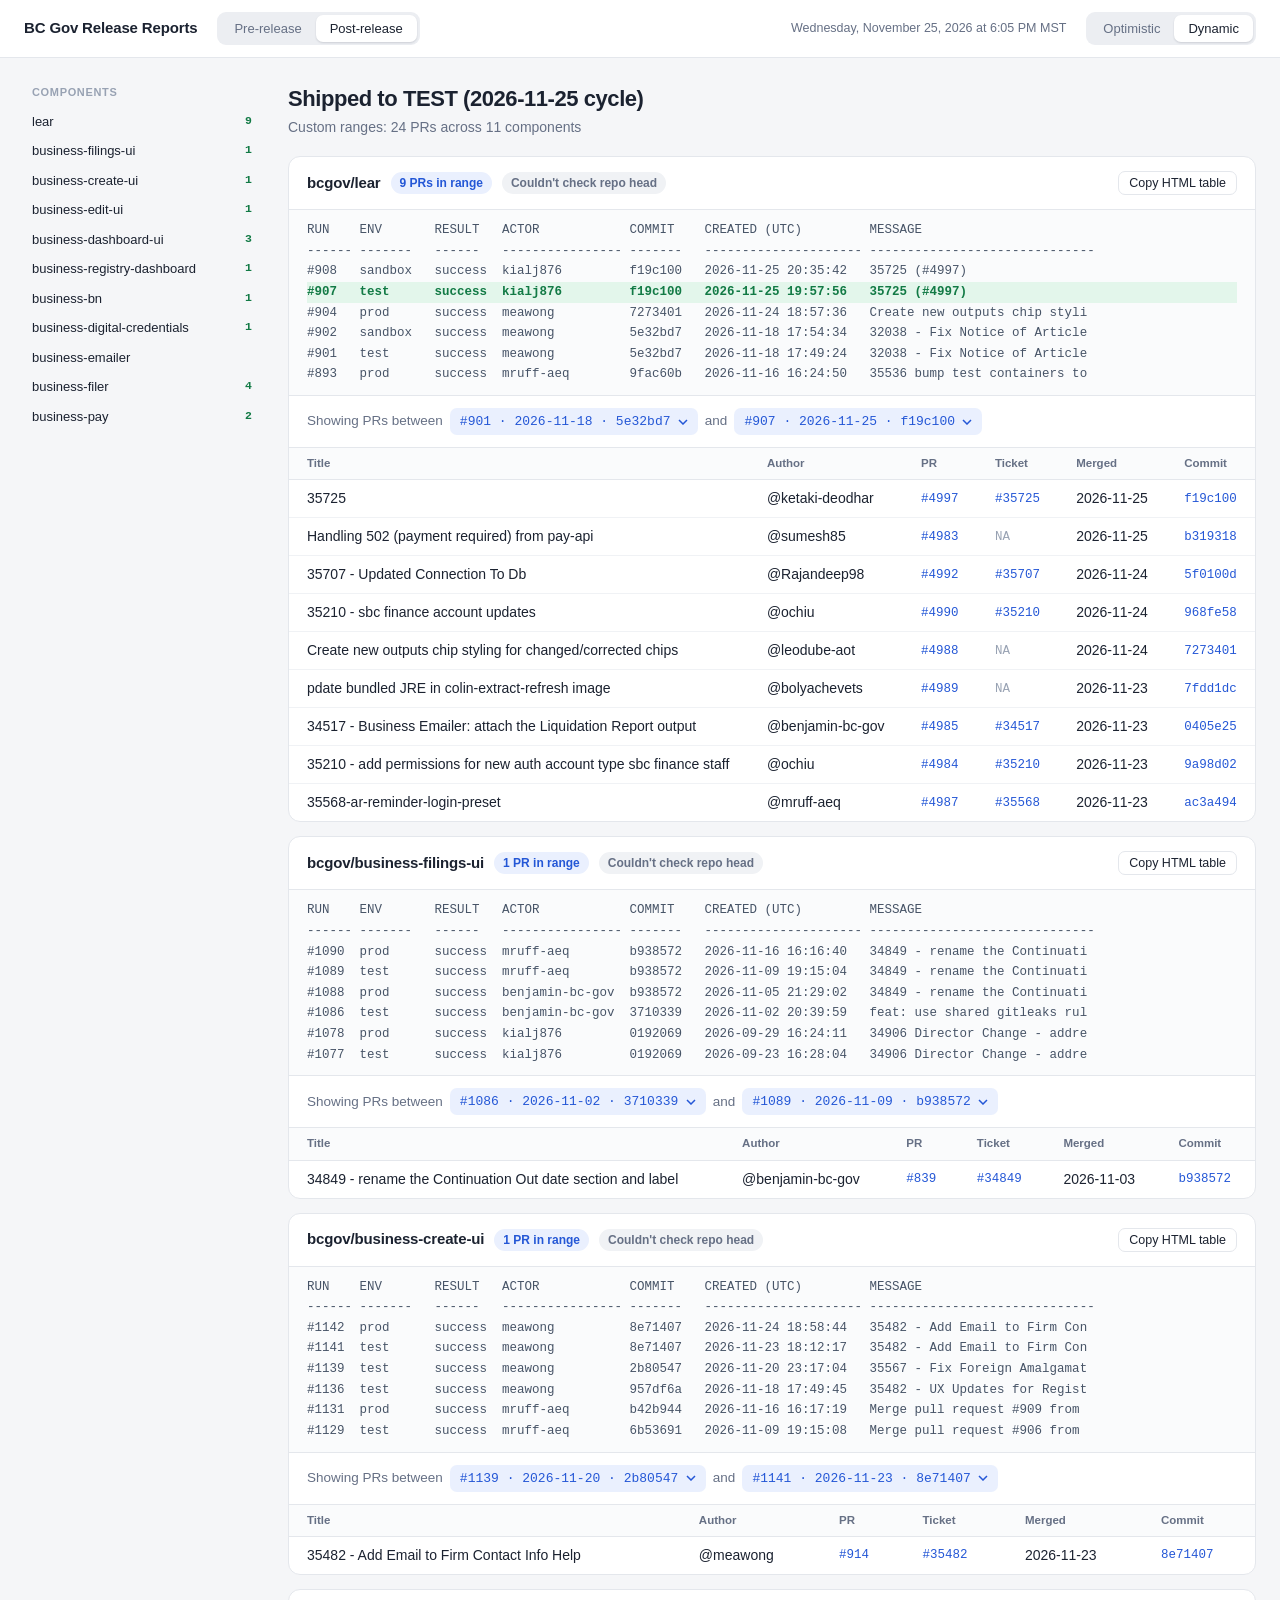
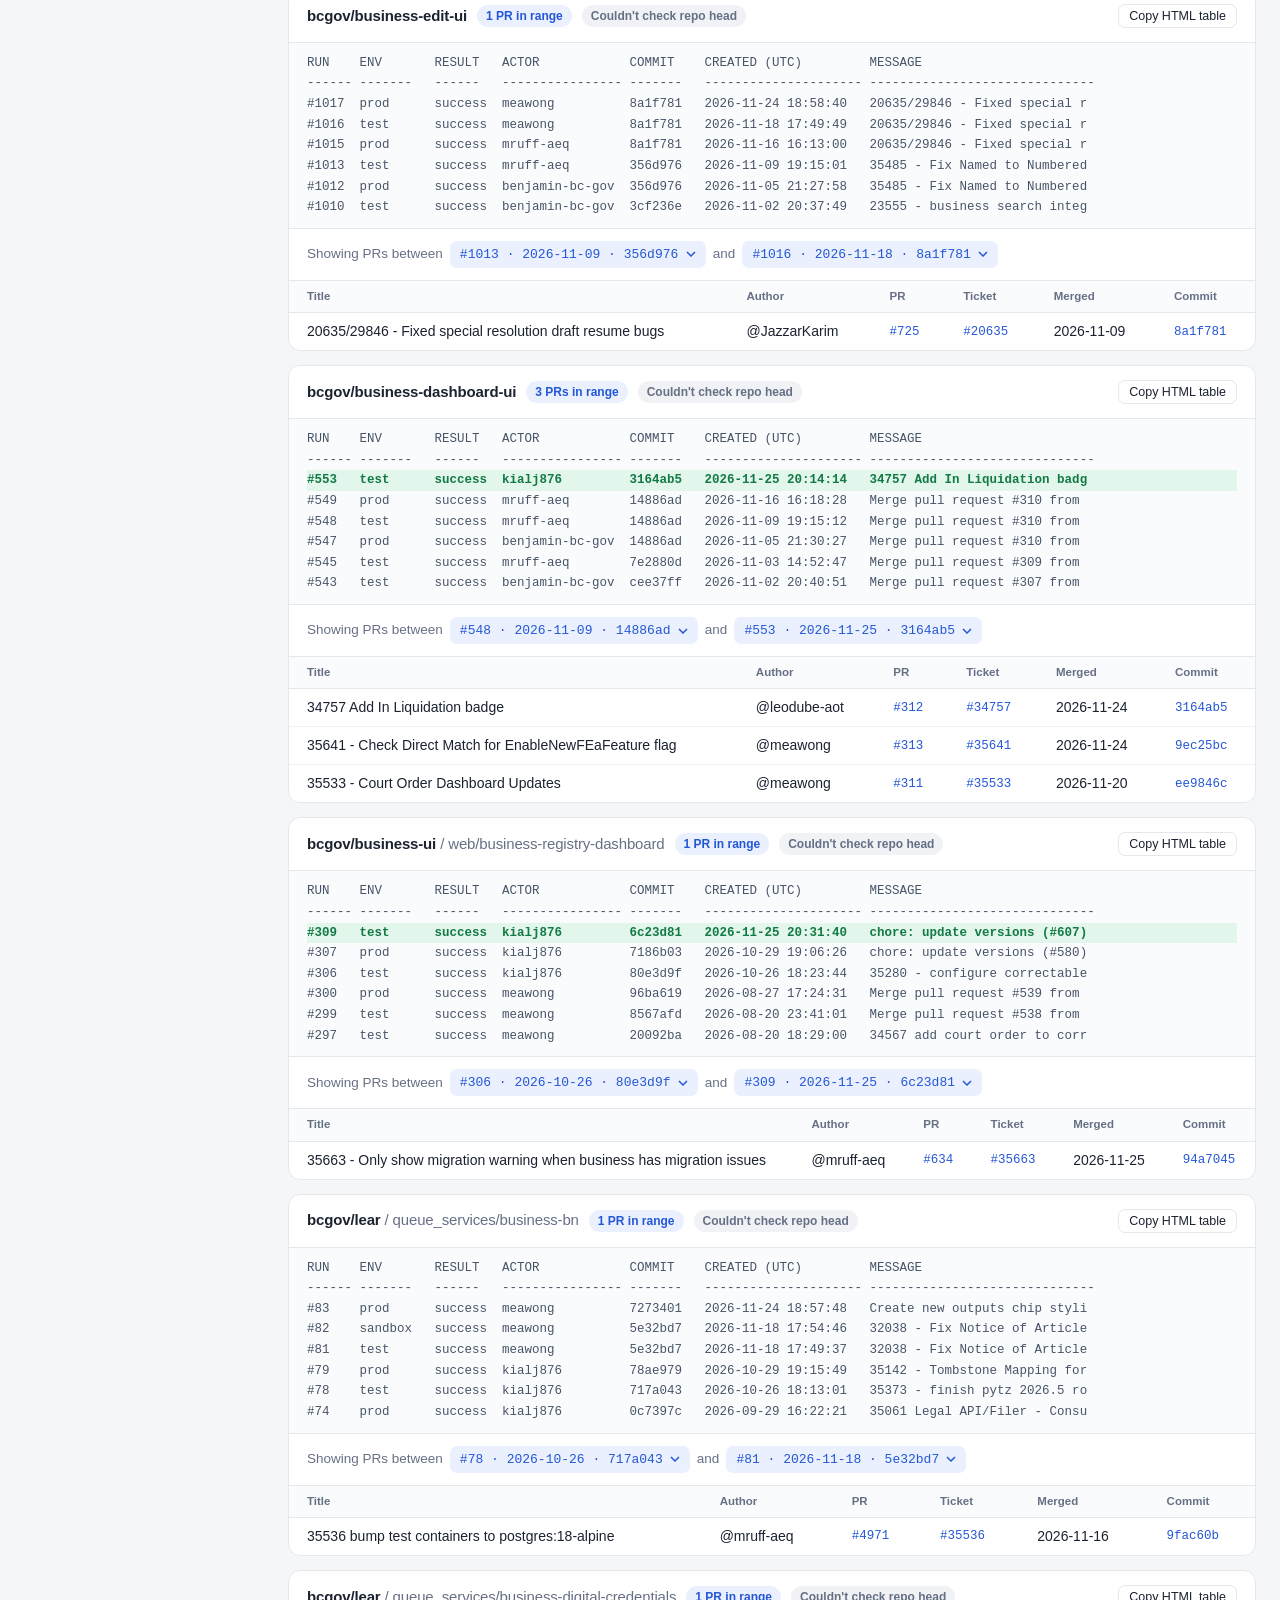
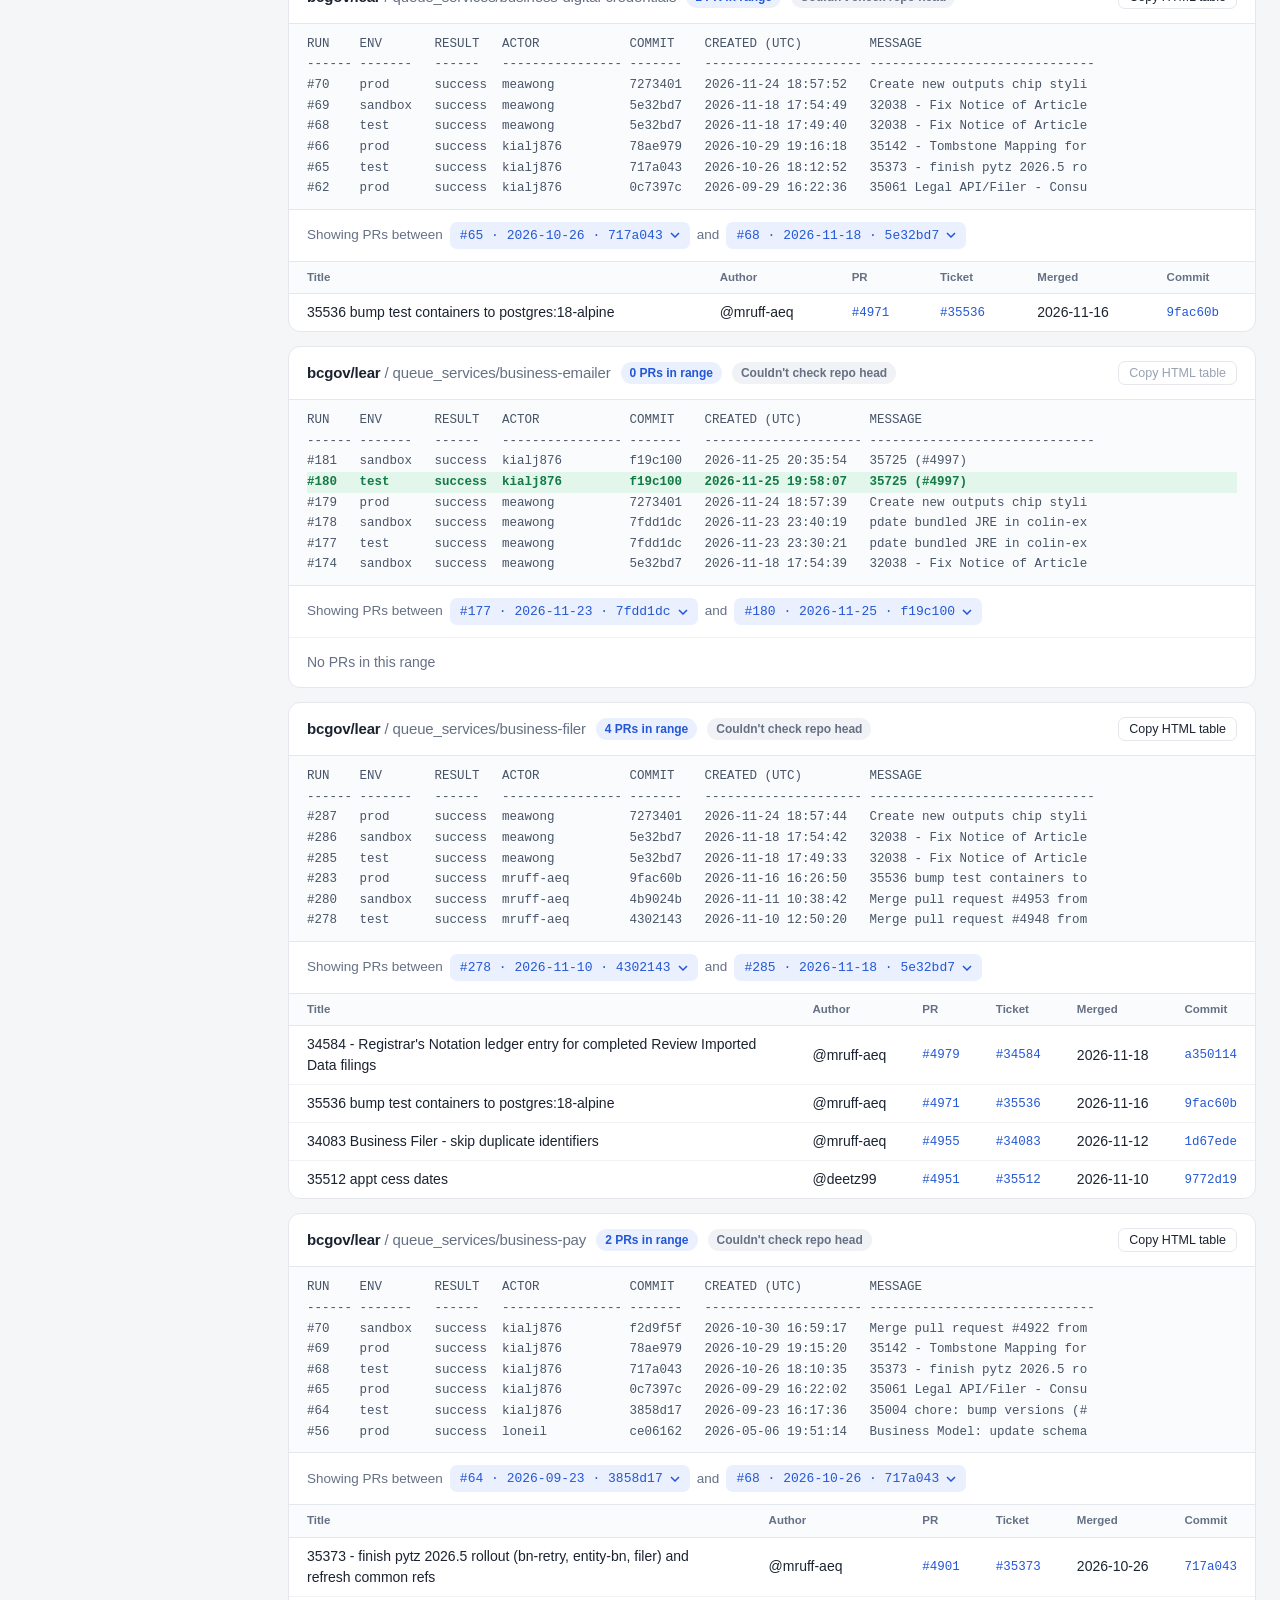
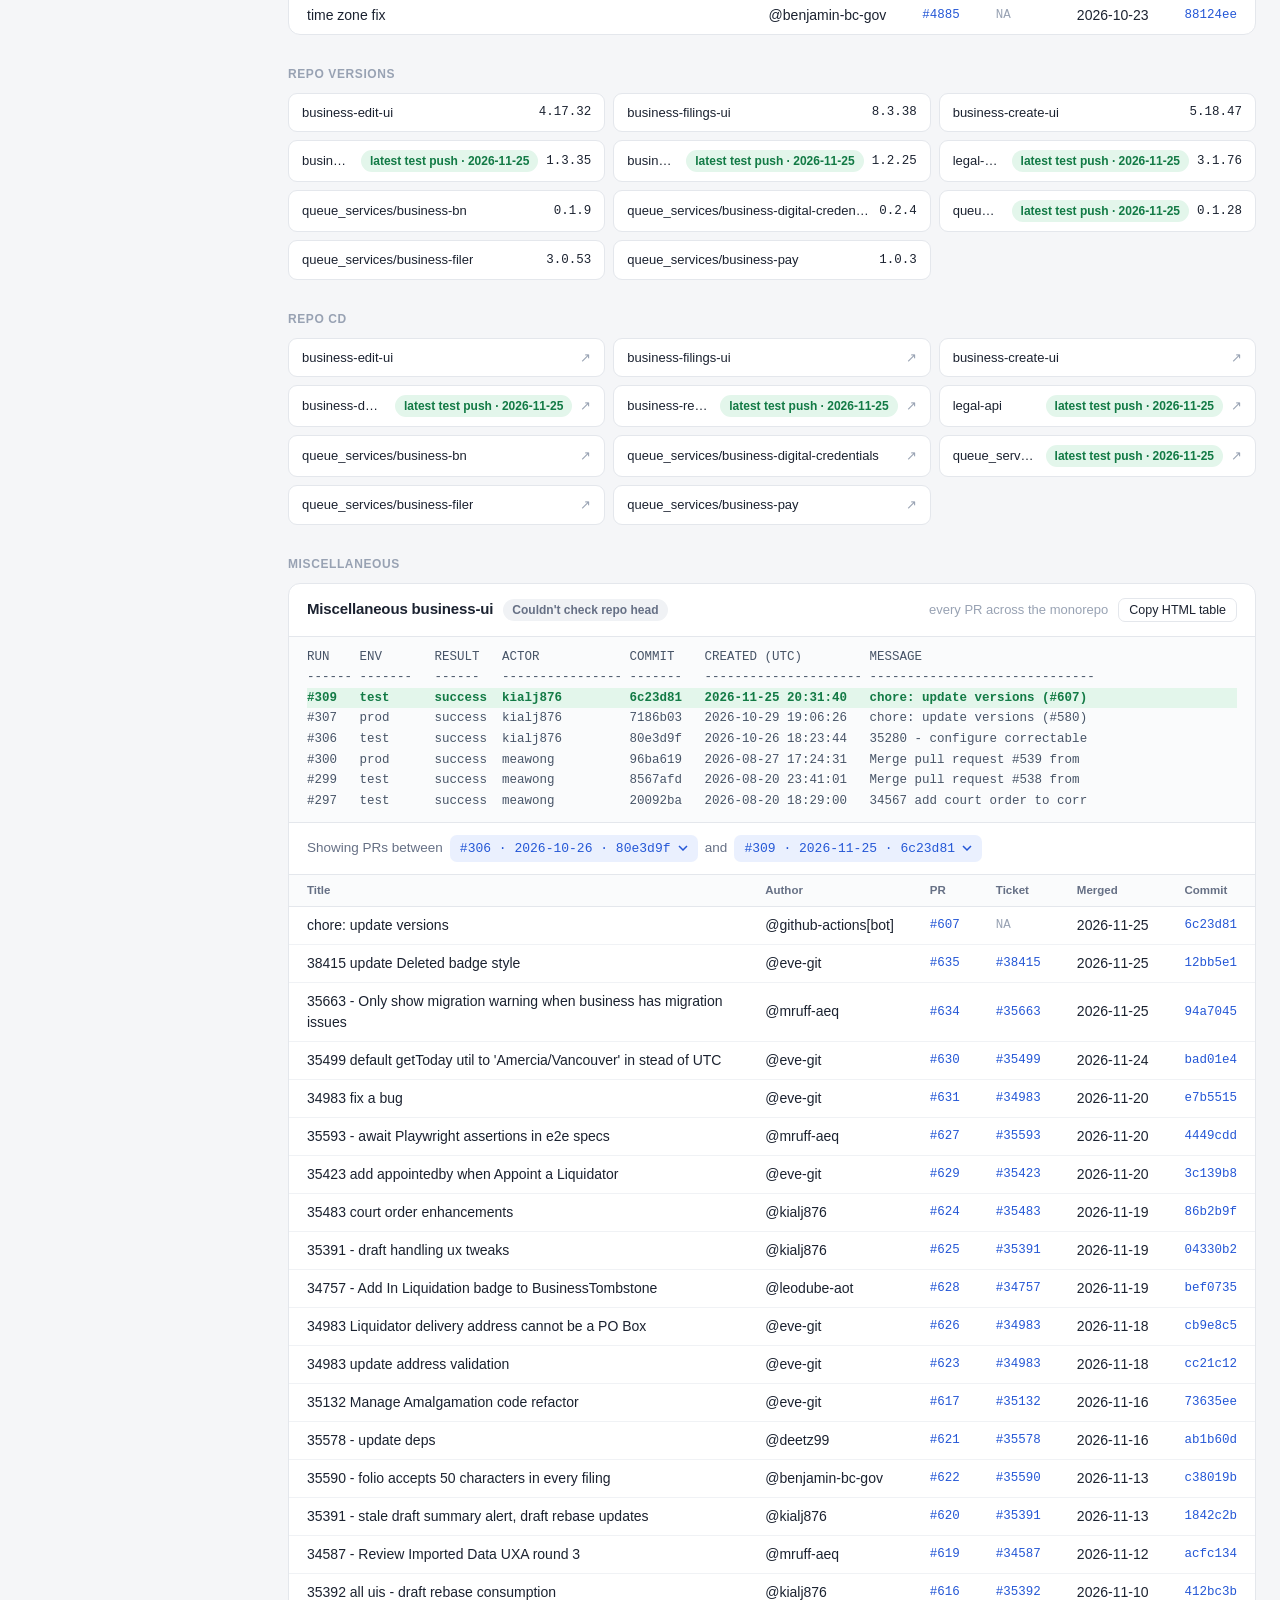
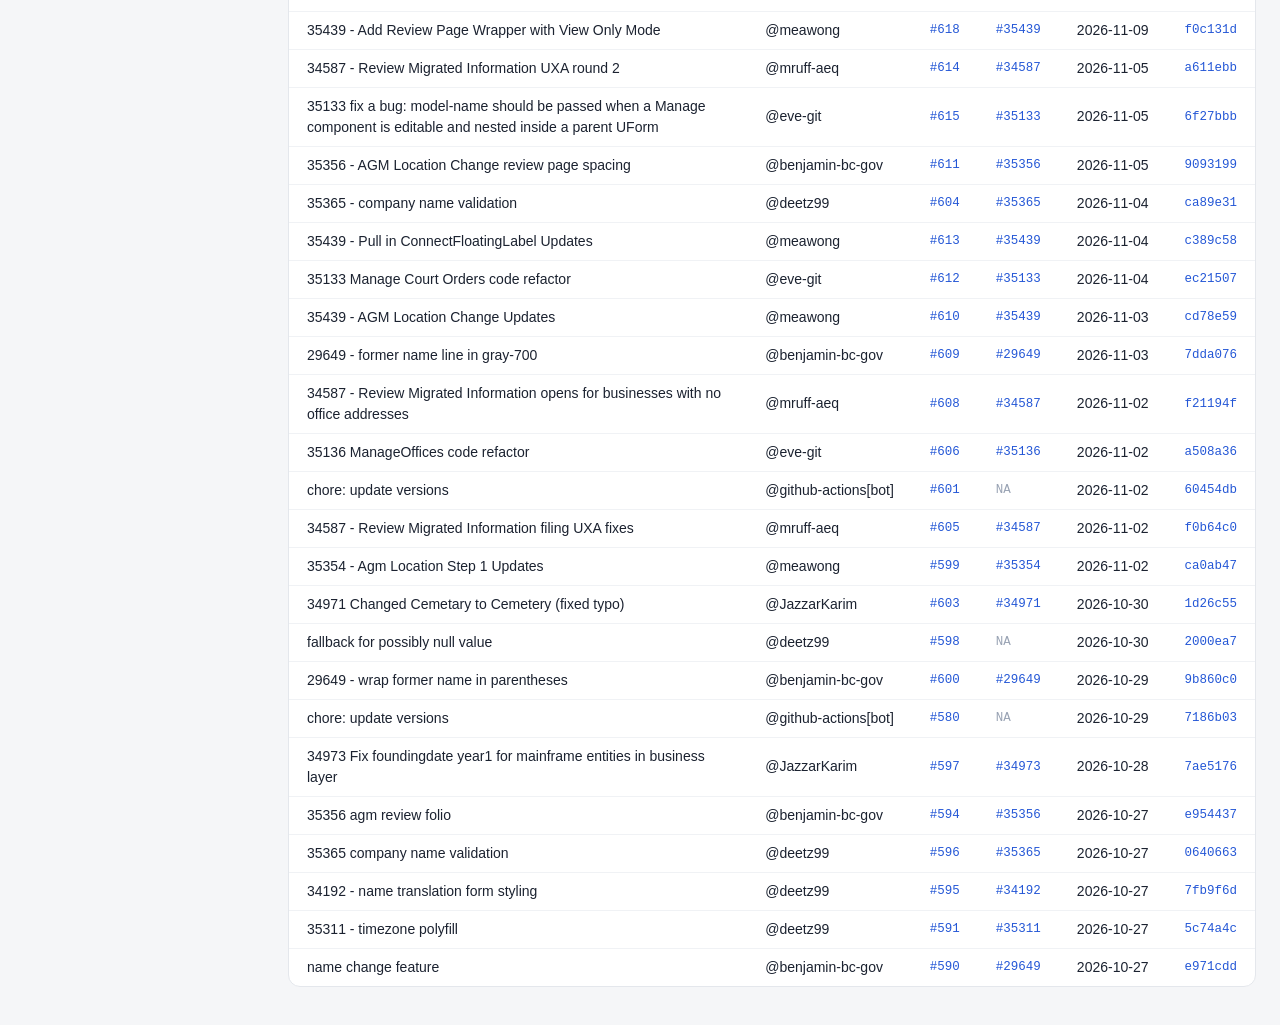
==== post-release-report/post-release-report.html @ b87f2cfa "Update post-release report [skip ci]" ====
<!DOCTYPE html>
<html lang="en"><head><meta charset="utf-8"><meta name="viewport" content="width=device-width, initial-scale=1"><title>Post-release | BC Gov Release Reports</title><link rel="stylesheet" href="../report.css"></head>
<body data-report="post">
<h1>Post-Release Report (PRs that have been pushed into TEST this release cycle)</h1>
<p>Generated: Wednesday, November 25, 2026 at 6:05 PM MST</p>
<!-- bcgov/lear -->
<h2>
bcgov/lear
</h2>
<pre>
RUN    ENV       RESULT   ACTOR            COMMIT    CREATED (UTC)         MESSAGE                       
------ -------   ------   ---------------- -------   --------------------- ------------------------------
#908   sandbox   success  kialj876         f19c100   2026-11-25 20:35:42   35725 (#4997)                 
#907   test      success  kialj876         f19c100   2026-11-25 19:57:56   35725 (#4997)                 
#904   prod      success  meawong          7273401   2026-11-24 18:57:36   Create new outputs chip styli 
#902   sandbox   success  meawong          5e32bd7   2026-11-18 17:54:34   32038 - Fix Notice of Article 
#901   test      success  meawong          5e32bd7   2026-11-18 17:49:24   32038 - Fix Notice of Article 
#893   prod      success  mruff-aeq        9fac60b   2026-11-16 16:24:50   35536 bump test containers to 

<script>document.currentScript.parentElement.prData = {"kind":"post","repo":"bcgov/lear","head":"f19c1000edaafcdcf5974e336202c8d4632f84c8","branch":"main","from":"5e32bd7","to":"f19c100","optimistic":[{"pr":"#4997","ticket":"#35725","commit":"f19c100","date":"2026-11-25","author":"@ketaki-deodhar","title":"35725"},{"pr":"#4983","ticket":"NA","commit":"b319318","date":"2026-11-25","author":"@sumesh85","title":"Handling 502 (payment required) from pay-api"},{"pr":"#4992","ticket":"#35707","commit":"5f0100d","date":"2026-11-24","author":"@Rajandeep98","title":"35707 - Updated Connection To Db"},{"pr":"#4990","ticket":"#35210","commit":"968fe58","date":"2026-11-24","author":"@ochiu","title":"35210 - sbc finance account updates"},{"pr":"#4988","ticket":"NA","commit":"7273401","date":"2026-11-24","author":"@leodube-aot","title":"Create new outputs chip styling for changed/corrected chips"},{"pr":"#4989","ticket":"NA","commit":"7fdd1dc","date":"2026-11-23","author":"@bolyachevets","title":"pdate bundled JRE in colin-extract-refresh image"},{"pr":"#4985","ticket":"#34517","commit":"0405e25","date":"2026-11-23","author":"@benjamin-bc-gov","title":"34517 - Business Emailer: attach the Liquidation Report output"},{"pr":"#4984","ticket":"#35210","commit":"9a98d02","date":"2026-11-23","author":"@ochiu","title":"35210 - add permissions for new auth account type sbc finance staff"},{"pr":"#4987","ticket":"#35568","commit":"ac3a494","date":"2026-11-23","author":"@mruff-aeq","title":"35568-ar-reminder-login-preset"}],"points":[{"run":907,"sha":"f19c100","date":"2026-11-25","result":"success","newer":0,"onMain":true},{"run":901,"sha":"5e32bd7","date":"2026-11-18","result":"success","newer":9,"onMain":true}],"dynamic":[{"pr":"#4997","ticket":"#35725","commit":"f19c100","date":"2026-11-25","author":"@ketaki-deodhar","title":"35725"},{"pr":"#4983","ticket":"NA","commit":"b319318","date":"2026-11-25","author":"@sumesh85","title":"Handling 502 (payment required) from pay-api"},{"pr":"#4992","ticket":"#35707","commit":"5f0100d","date":"2026-11-24","author":"@Rajandeep98","title":"35707 - Updated Connection To Db"},{"pr":"#4990","ticket":"#35210","commit":"968fe58","date":"2026-11-24","author":"@ochiu","title":"35210 - sbc finance account updates"},{"pr":"#4988","ticket":"NA","commit":"7273401","date":"2026-11-24","author":"@leodube-aot","title":"Create new outputs chip styling for changed/corrected chips"},{"pr":"#4989","ticket":"NA","commit":"7fdd1dc","date":"2026-11-23","author":"@bolyachevets","title":"pdate bundled JRE in colin-extract-refresh image"},{"pr":"#4985","ticket":"#34517","commit":"0405e25","date":"2026-11-23","author":"@benjamin-bc-gov","title":"34517 - Business Emailer: attach the Liquidation Report output"},{"pr":"#4984","ticket":"#35210","commit":"9a98d02","date":"2026-11-23","author":"@ochiu","title":"35210 - add permissions for new auth account type sbc finance staff"},{"pr":"#4987","ticket":"#35568","commit":"ac3a494","date":"2026-11-23","author":"@mruff-aeq","title":"35568-ar-reminder-login-preset"}]};</script>
</pre>
<hr>
<!-- bcgov/business-filings-ui -->
<h2>
bcgov/business-filings-ui
</h2>
<pre>
RUN    ENV       RESULT   ACTOR            COMMIT    CREATED (UTC)         MESSAGE                       
------ -------   ------   ---------------- -------   --------------------- ------------------------------
#1090  prod      success  mruff-aeq        b938572   2026-11-16 16:16:40   34849 - rename the Continuati 
#1089  test      success  mruff-aeq        b938572   2026-11-09 19:15:04   34849 - rename the Continuati 
#1088  prod      success  benjamin-bc-gov  b938572   2026-11-05 21:29:02   34849 - rename the Continuati 
#1086  test      success  benjamin-bc-gov  3710339   2026-11-02 20:39:59   feat: use shared gitleaks rul 
#1078  prod      success  kialj876         0192069   2026-09-29 16:24:11   34906 Director Change - addre 
#1077  test      success  kialj876         0192069   2026-09-23 16:28:04   34906 Director Change - addre 

<script>document.currentScript.parentElement.prData = {"kind":"post","repo":"bcgov/business-filings-ui","head":"b93857202bf6941c99a0f2592a11dfe0e5d92b6b","branch":"main","from":"3710339","to":"b938572","optimistic":[{"pr":"#839","ticket":"#34849","commit":"b938572","date":"2026-11-03","author":"@benjamin-bc-gov","title":"34849 - rename the Continuation Out date section and label"}],"points":[{"run":1089,"sha":"b938572","date":"2026-11-09","result":"success","newer":0,"onMain":true},{"run":1086,"sha":"3710339","date":"2026-11-02","result":"success","newer":1,"onMain":true},{"run":1077,"sha":"0192069","date":"2026-09-23","result":"success","newer":6,"onMain":true}],"dynamic":[{"pr":"#839","ticket":"#34849","commit":"b938572","date":"2026-11-03","author":"@benjamin-bc-gov","title":"34849 - rename the Continuation Out date section and label"},{"pr":"#838","ticket":"NA","commit":"3710339","date":"2026-10-14","author":"@panish16","title":"feat: use shared gitleaks rules from bcregistry-sre"},{"pr":"#837","ticket":"#34995","commit":"42e8c93","date":"2026-10-09","author":"@meawong","title":"34995 - CAO Documents Delivery Section should be Editable"},{"pr":"#836","ticket":"#35045","commit":"09d4739","date":"2026-10-08","author":"@benjamin-bc-gov","title":"35045 document delivery fix"},{"pr":"#835","ticket":"#34051","commit":"2edb63f","date":"2026-10-08","author":"@mruff-aeq","title":"34051 bump staff-payment to 2.1.77 (lower case DAT number leading letter)"},{"pr":"#834","ticket":"#34619","commit":"9fcb2a5","date":"2026-10-07","author":"@panish16","title":"feat: add lefthook pre-commit hook with gitleaks secret scanning"}]};</script>
</pre>
<hr>
<!-- bcgov/business-create-ui -->
<h2>
bcgov/business-create-ui
</h2>
<pre>
RUN    ENV       RESULT   ACTOR            COMMIT    CREATED (UTC)         MESSAGE                       
------ -------   ------   ---------------- -------   --------------------- ------------------------------
#1142  prod      success  meawong          8e71407   2026-11-24 18:58:44   35482 - Add Email to Firm Con 
#1141  test      success  meawong          8e71407   2026-11-23 18:12:17   35482 - Add Email to Firm Con 
#1139  test      success  meawong          2b80547   2026-11-20 23:17:04   35567 - Fix Foreign Amalgamat 
#1136  test      success  meawong          957df6a   2026-11-18 17:49:45   35482 - UX Updates for Regist 
#1131  prod      success  mruff-aeq        b42b944   2026-11-16 16:17:19   Merge pull request #909 from  
#1129  test      success  mruff-aeq        6b53691   2026-11-09 19:15:08   Merge pull request #906 from  

<script>document.currentScript.parentElement.prData = {"kind":"post","repo":"bcgov/business-create-ui","head":"8e71407c4d263bc8c1181604909ef3db2d795ba1","branch":"main","from":"2b80547","to":"8e71407","optimistic":[{"pr":"#914","ticket":"#35482","commit":"8e71407","date":"2026-11-23","author":"@meawong","title":"35482 - Add Email to Firm Contact Info Help"}],"points":[{"run":1141,"sha":"8e71407","date":"2026-11-23","result":"success","newer":0,"onMain":true},{"run":1139,"sha":"2b80547","date":"2026-11-20","result":"success","newer":1,"onMain":true},{"run":1136,"sha":"957df6a","date":"2026-11-18","result":"success","newer":3,"onMain":true},{"run":1129,"sha":"6b53691","date":"2026-11-09","result":"success","newer":8,"onMain":true}],"dynamic":[{"pr":"#914","ticket":"#35482","commit":"8e71407","date":"2026-11-23","author":"@meawong","title":"35482 - Add Email to Firm Contact Info Help"},{"pr":"#913","ticket":"#35567","commit":"2b80547","date":"2026-11-20","author":"@meawong","title":"35567 - Fix Foreign Amalgamating Business A-Prefix Identifiers Type Display"},{"pr":"#912","ticket":"#35639","commit":"1df23cf","date":"2026-11-19","author":"@meawong","title":"35639 - Fix Numbered to Name for C Prefixed Companies"},{"pr":"#911","ticket":"#35482","commit":"957df6a","date":"2026-11-18","author":"@meawong","title":"35482 - UX Updates for Registration Business Lookup No Match"},{"pr":"#910","ticket":"#35635","commit":"eda1538","date":"2026-11-17","author":"@meawong","title":"35635 - Remove read only for Registration CP Email"},{"pr":"#907","ticket":"#35842","commit":"1356b30","date":"2026-11-16","author":"@meawong","title":"35842 - Add Registration Flow Updates for SP + GP"},{"pr":"#908","ticket":"#35567","commit":"70ecc27","date":"2026-11-16","author":"@meawong","title":"35567 - Update to Amalg Jurisdiction Display and Picker"},{"pr":"#909","ticket":"#35400","commit":"b42b944","date":"2026-11-16","author":"@mruff-aeq","title":"35400 rename short-form amalgamation step to Confirm Directors"}]};</script>
</pre>
<hr>
<!-- bcgov/business-edit-ui -->
<h2>
bcgov/business-edit-ui
</h2>
<pre>
RUN    ENV       RESULT   ACTOR            COMMIT    CREATED (UTC)         MESSAGE                       
------ -------   ------   ---------------- -------   --------------------- ------------------------------
#1017  prod      success  meawong          8a1f781   2026-11-24 18:58:40   20635/29846 - Fixed special r 
#1016  test      success  meawong          8a1f781   2026-11-18 17:49:49   20635/29846 - Fixed special r 
#1015  prod      success  mruff-aeq        8a1f781   2026-11-16 16:13:00   20635/29846 - Fixed special r 
#1013  test      success  mruff-aeq        356d976   2026-11-09 19:15:01   35485 - Fix Named to Numbered 
#1012  prod      success  benjamin-bc-gov  356d976   2026-11-05 21:27:58   35485 - Fix Named to Numbered 
#1010  test      success  benjamin-bc-gov  3cf236e   2026-11-02 20:37:49   23555 - business search integ 

<script>document.currentScript.parentElement.prData = {"kind":"post","repo":"bcgov/business-edit-ui","head":"8a1f781e4a2bf14c7da64ec7d6c0e61e2bb50214","branch":"main","from":"356d976","to":"8a1f781","optimistic":[{"pr":"#725","ticket":"#20635","commit":"8a1f781","date":"2026-11-09","author":"@JazzarKarim","title":"20635/29846 - Fixed special resolution draft resume bugs"}],"points":[{"run":1016,"sha":"8a1f781","date":"2026-11-18","result":"success","newer":0,"onMain":true},{"run":1013,"sha":"356d976","date":"2026-11-09","result":"success","newer":1,"onMain":true},{"run":1010,"sha":"3cf236e","date":"2026-11-02","result":"success","newer":2,"onMain":true}],"dynamic":[{"pr":"#725","ticket":"#20635","commit":"8a1f781","date":"2026-11-09","author":"@JazzarKarim","title":"20635/29846 - Fixed special resolution draft resume bugs"},{"pr":"#724","ticket":"#35485","commit":"356d976","date":"2026-11-05","author":"@meawong","title":"35485 - Fix Named to Numbered Company Name for C Types"}]};</script>
</pre>
<hr>
<!-- bcgov/business-dashboard-ui -->
<h2>
bcgov/business-dashboard-ui
</h2>
<pre>
RUN    ENV       RESULT   ACTOR            COMMIT    CREATED (UTC)         MESSAGE                       
------ -------   ------   ---------------- -------   --------------------- ------------------------------
#553   test      success  kialj876         3164ab5   2026-11-25 20:14:14   34757 Add In Liquidation badg 
#549   prod      success  mruff-aeq        14886ad   2026-11-16 16:18:28   Merge pull request #310 from  
#548   test      success  mruff-aeq        14886ad   2026-11-09 19:15:12   Merge pull request #310 from  
#547   prod      success  benjamin-bc-gov  14886ad   2026-11-05 21:30:27   Merge pull request #310 from  
#545   test      success  mruff-aeq        7e2880d   2026-11-03 14:52:47   Merge pull request #309 from  
#543   test      success  benjamin-bc-gov  cee37ff   2026-11-02 20:40:51   Merge pull request #307 from  

<script>document.currentScript.parentElement.prData = {"kind":"post","repo":"bcgov/business-dashboard-ui","head":"3164ab5ec7b2d620cdd41f748c28d2854c1bb206","branch":"main","from":"14886ad","to":"3164ab5","optimistic":[{"pr":"#312","ticket":"#34757","commit":"3164ab5","date":"2026-11-24","author":"@leodube-aot","title":"34757 Add In Liquidation badge"},{"pr":"#313","ticket":"#35641","commit":"9ec25bc","date":"2026-11-24","author":"@meawong","title":"35641 - Check Direct Match for EnableNewFEaFeature flag"},{"pr":"#311","ticket":"#35533","commit":"ee9846c","date":"2026-11-20","author":"@meawong","title":"35533 - Court Order Dashboard Updates"}],"points":[{"run":553,"sha":"3164ab5","date":"2026-11-25","result":"success","newer":0,"onMain":true},{"run":548,"sha":"14886ad","date":"2026-11-09","result":"success","newer":3,"onMain":true},{"run":545,"sha":"7e2880d","date":"2026-11-03","result":"success","newer":4,"onMain":true},{"run":543,"sha":"cee37ff","date":"2026-11-02","result":"success","newer":5,"onMain":true}],"dynamic":[{"pr":"#312","ticket":"#34757","commit":"3164ab5","date":"2026-11-24","author":"@leodube-aot","title":"34757 Add In Liquidation badge"},{"pr":"#313","ticket":"#35641","commit":"9ec25bc","date":"2026-11-24","author":"@meawong","title":"35641 - Check Direct Match for EnableNewFEaFeature flag"},{"pr":"#311","ticket":"#35533","commit":"ee9846c","date":"2026-11-20","author":"@meawong","title":"35533 - Court Order Dashboard Updates"},{"pr":"#310","ticket":"#34587","commit":"14886ad","date":"2026-11-05","author":"@mruff-aeq","title":"34587 - Hide the Missing Information alert when the review to-do covers it"},{"pr":"#309","ticket":"#35077","commit":"7e2880d","date":"2026-11-03","author":"@mruff-aeq","title":"35077 - Review Migrated Information to-do alert styling"}]};</script>
</pre>
<hr>
<!-- bcgov/business-ui web/business-registry-dashboard -->
<h2>
bcgov/business-ui (web/business-registry-dashboard)
</h2>
<pre>
RUN    ENV       RESULT   ACTOR            COMMIT    CREATED (UTC)         MESSAGE                       
------ -------   ------   ---------------- -------   --------------------- ------------------------------
#309   test      success  kialj876         6c23d81   2026-11-25 20:31:40   chore: update versions (#607) 
#307   prod      success  kialj876         7186b03   2026-10-29 19:06:26   chore: update versions (#580) 
#306   test      success  kialj876         80e3d9f   2026-10-26 18:23:44   35280 - configure correctable 
#300   prod      success  meawong          96ba619   2026-08-27 17:24:31   Merge pull request #539 from  
#299   test      success  meawong          8567afd   2026-08-20 23:41:01   Merge pull request #538 from  
#297   test      success  meawong          20092ba   2026-08-20 18:29:00   34567 add court order to corr 

<script>document.currentScript.parentElement.prData = {"kind":"post","repo":"bcgov/business-ui","head":"0696835ed1bdb45b9650d4a41b3cb6fafc3c1888","branch":"main","from":"80e3d9f","to":"6c23d81","optimistic":[{"pr":"#634","ticket":"#35663","commit":"94a7045","date":"2026-11-25","author":"@mruff-aeq","title":"35663 - Only show migration warning when business has migration issues"}],"points":[{"run":309,"sha":"6c23d81","date":"2026-11-25","result":"success","newer":0,"onMain":true},{"run":306,"sha":"80e3d9f","date":"2026-10-26","result":"success","newer":1,"onMain":true},{"run":299,"sha":"8567afd","date":"2026-08-20","result":"success","newer":4,"onMain":true},{"run":297,"sha":"20092ba","date":"2026-08-20","result":"success","newer":5,"onMain":true}],"dynamic":[{"pr":"#634","ticket":"#35663","commit":"94a7045","date":"2026-11-25","author":"@mruff-aeq","title":"35663 - Only show migration warning when business has migration issues"},{"pr":"#586","ticket":"#34583","commit":"0d96728","date":"2026-10-22","author":"@meawong","title":"34583 - Update Add Business Modal"},{"pr":"#566","ticket":"#35033","commit":"908daf9","date":"2026-10-06","author":"@mruff-aeq","title":"35033 - pass accountid query param on Get Started link to Name Request UI"},{"pr":"#563","ticket":"#35022","commit":"5090820","date":"2026-10-05","author":"@mruff-aeq","title":"35022 - Lookup shows Added for affiliations outside the current My List page"},{"pr":"#538","ticket":"#30730","commit":"8567afd","date":"2026-08-20","author":"@Jxio","title":"Account Access Screen UXA - minor tweaks"}]};</script>
</pre>
<hr>
<!-- bcgov/lear queue_services/business-bn -->
<h2>
bcgov/lear (queue_services/business-bn)
</h2>
<pre>
RUN    ENV       RESULT   ACTOR            COMMIT    CREATED (UTC)         MESSAGE                       
------ -------   ------   ---------------- -------   --------------------- ------------------------------
#83    prod      success  meawong          7273401   2026-11-24 18:57:48   Create new outputs chip styli 
#82    sandbox   success  meawong          5e32bd7   2026-11-18 17:54:46   32038 - Fix Notice of Article 
#81    test      success  meawong          5e32bd7   2026-11-18 17:49:37   32038 - Fix Notice of Article 
#79    prod      success  kialj876         78ae979   2026-10-29 19:15:49   35142 - Tombstone Mapping for 
#78    test      success  kialj876         717a043   2026-10-26 18:13:01   35373 - finish pytz 2026.5 ro 
#74    prod      success  kialj876         0c7397c   2026-09-29 16:22:21   35061 Legal API/Filer - Consu 

<script>document.currentScript.parentElement.prData = {"kind":"post","repo":"bcgov/lear","head":"f19c1000edaafcdcf5974e336202c8d4632f84c8","branch":"main","from":"","to":"","optimistic":[],"points":[{"run":81,"sha":"5e32bd7","date":"2026-11-18","result":"success","newer":0,"onMain":true},{"run":78,"sha":"717a043","date":"2026-10-26","result":"success","newer":1,"onMain":true}],"dynamic":[{"pr":"#4971","ticket":"#35536","commit":"9fac60b","date":"2026-11-16","author":"@mruff-aeq","title":"35536 bump test containers to postgres:18-alpine"}]};</script>
</pre>
<hr>
<!-- bcgov/lear queue_services/business-digital-credentials -->
<h2>
bcgov/lear (queue_services/business-digital-credentials)
</h2>
<pre>
RUN    ENV       RESULT   ACTOR            COMMIT    CREATED (UTC)         MESSAGE                       
------ -------   ------   ---------------- -------   --------------------- ------------------------------
#70    prod      success  meawong          7273401   2026-11-24 18:57:52   Create new outputs chip styli 
#69    sandbox   success  meawong          5e32bd7   2026-11-18 17:54:49   32038 - Fix Notice of Article 
#68    test      success  meawong          5e32bd7   2026-11-18 17:49:40   32038 - Fix Notice of Article 
#66    prod      success  kialj876         78ae979   2026-10-29 19:16:18   35142 - Tombstone Mapping for 
#65    test      success  kialj876         717a043   2026-10-26 18:12:52   35373 - finish pytz 2026.5 ro 
#62    prod      success  kialj876         0c7397c   2026-09-29 16:22:36   35061 Legal API/Filer - Consu 

<script>document.currentScript.parentElement.prData = {"kind":"post","repo":"bcgov/lear","head":"f19c1000edaafcdcf5974e336202c8d4632f84c8","branch":"main","from":"","to":"","optimistic":[],"points":[{"run":68,"sha":"5e32bd7","date":"2026-11-18","result":"success","newer":0,"onMain":true},{"run":65,"sha":"717a043","date":"2026-10-26","result":"success","newer":1,"onMain":true}],"dynamic":[{"pr":"#4971","ticket":"#35536","commit":"9fac60b","date":"2026-11-16","author":"@mruff-aeq","title":"35536 bump test containers to postgres:18-alpine"}]};</script>
</pre>
<hr>
<!-- bcgov/lear queue_services/business-emailer -->
<h2>
bcgov/lear (queue_services/business-emailer)
</h2>
<pre>
RUN    ENV       RESULT   ACTOR            COMMIT    CREATED (UTC)         MESSAGE                       
------ -------   ------   ---------------- -------   --------------------- ------------------------------
#181   sandbox   success  kialj876         f19c100   2026-11-25 20:35:54   35725 (#4997)                 
#180   test      success  kialj876         f19c100   2026-11-25 19:58:07   35725 (#4997)                 
#179   prod      success  meawong          7273401   2026-11-24 18:57:39   Create new outputs chip styli 
#178   sandbox   success  meawong          7fdd1dc   2026-11-23 23:40:19   pdate bundled JRE in colin-ex 
#177   test      success  meawong          7fdd1dc   2026-11-23 23:30:21   pdate bundled JRE in colin-ex 
#174   sandbox   success  meawong          5e32bd7   2026-11-18 17:54:39   32038 - Fix Notice of Article 

<script>document.currentScript.parentElement.prData = {"kind":"post","repo":"bcgov/lear","head":"f19c1000edaafcdcf5974e336202c8d4632f84c8","branch":"main","from":"7fdd1dc","to":"f19c100","optimistic":[],"points":[{"run":180,"sha":"f19c100","date":"2026-11-25","result":"success","newer":0,"onMain":true},{"run":177,"sha":"7fdd1dc","date":"2026-11-23","result":"success","newer":0,"onMain":true}],"dynamic":[]};</script>
</pre>
<hr>
<!-- bcgov/lear queue_services/business-filer -->
<h2>
bcgov/lear (queue_services/business-filer)
</h2>
<pre>
RUN    ENV       RESULT   ACTOR            COMMIT    CREATED (UTC)         MESSAGE                       
------ -------   ------   ---------------- -------   --------------------- ------------------------------
#287   prod      success  meawong          7273401   2026-11-24 18:57:44   Create new outputs chip styli 
#286   sandbox   success  meawong          5e32bd7   2026-11-18 17:54:42   32038 - Fix Notice of Article 
#285   test      success  meawong          5e32bd7   2026-11-18 17:49:33   32038 - Fix Notice of Article 
#283   prod      success  mruff-aeq        9fac60b   2026-11-16 16:26:50   35536 bump test containers to 
#280   sandbox   success  mruff-aeq        4b9024b   2026-11-11 10:38:42   Merge pull request #4953 from 
#278   test      success  mruff-aeq        4302143   2026-11-10 12:50:20   Merge pull request #4948 from 

<script>document.currentScript.parentElement.prData = {"kind":"post","repo":"bcgov/lear","head":"f19c1000edaafcdcf5974e336202c8d4632f84c8","branch":"main","from":"4302143","to":"5e32bd7","optimistic":[{"pr":"#4979","ticket":"#34584","commit":"a350114","date":"2026-11-18","author":"@mruff-aeq","title":"34584 - Registrar's Notation ledger entry for completed Review Imported Data filings"},{"pr":"#4971","ticket":"#35536","commit":"9fac60b","date":"2026-11-16","author":"@mruff-aeq","title":"35536 bump test containers to postgres:18-alpine"},{"pr":"#4955","ticket":"#34083","commit":"1d67ede","date":"2026-11-12","author":"@mruff-aeq","title":"34083 Business Filer - skip duplicate identifiers"},{"pr":"#4951","ticket":"#35512","commit":"9772d19","date":"2026-11-10","author":"@deetz99","title":"35512 appt cess dates"}],"points":[{"run":285,"sha":"5e32bd7","date":"2026-11-18","result":"success","newer":0,"onMain":true},{"run":278,"sha":"4302143","date":"2026-11-10","result":"success","newer":4,"onMain":true}],"dynamic":[{"pr":"#4979","ticket":"#34584","commit":"a350114","date":"2026-11-18","author":"@mruff-aeq","title":"34584 - Registrar's Notation ledger entry for completed Review Imported Data filings"},{"pr":"#4971","ticket":"#35536","commit":"9fac60b","date":"2026-11-16","author":"@mruff-aeq","title":"35536 bump test containers to postgres:18-alpine"},{"pr":"#4955","ticket":"#34083","commit":"1d67ede","date":"2026-11-12","author":"@mruff-aeq","title":"34083 Business Filer - skip duplicate identifiers"},{"pr":"#4951","ticket":"#35512","commit":"9772d19","date":"2026-11-10","author":"@deetz99","title":"35512 appt cess dates"}]};</script>
</pre>
<hr>
<!-- bcgov/lear queue_services/business-pay -->
<h2>
bcgov/lear (queue_services/business-pay)
</h2>
<pre>
RUN    ENV       RESULT   ACTOR            COMMIT    CREATED (UTC)         MESSAGE                       
------ -------   ------   ---------------- -------   --------------------- ------------------------------
#70    sandbox   success  kialj876         f2d9f5f   2026-10-30 16:59:17   Merge pull request #4922 from 
#69    prod      success  kialj876         78ae979   2026-10-29 19:15:20   35142 - Tombstone Mapping for 
#68    test      success  kialj876         717a043   2026-10-26 18:10:35   35373 - finish pytz 2026.5 ro 
#65    prod      success  kialj876         0c7397c   2026-09-29 16:22:02   35061 Legal API/Filer - Consu 
#64    test      success  kialj876         3858d17   2026-09-23 16:17:36   35004 chore: bump versions (# 
#56    prod      success  loneil           ce06162   2026-05-06 19:51:14   Business Model: update schema 

<script>document.currentScript.parentElement.prData = {"kind":"post","repo":"bcgov/lear","head":"f19c1000edaafcdcf5974e336202c8d4632f84c8","branch":"main","from":"","to":"","optimistic":[],"points":[{"run":68,"sha":"717a043","date":"2026-10-26","result":"success","newer":0,"onMain":true},{"run":64,"sha":"3858d17","date":"2026-09-23","result":"success","newer":2,"onMain":true}],"dynamic":[{"pr":"#4901","ticket":"#35373","commit":"717a043","date":"2026-10-26","author":"@mruff-aeq","title":"35373 - finish pytz 2026.5 rollout (bn-retry, entity-bn, filer) and refresh common refs"},{"pr":"#4885","ticket":"NA","commit":"88124ee","date":"2026-10-23","author":"@benjamin-bc-gov","title":"time zone fix"}]};</script>
</pre>
<hr>
<!-- repo versions -->
<h2>
Repo Versions
</h2>
<ul>
  <li><strong>business-edit-ui</strong>
    <ul>
      <li>4.17.32</li>
    </ul>
  </li>
  <li><strong>business-filings-ui</strong>
    <ul>
      <li>8.3.38</li>
    </ul>
  </li>
  <li><strong>business-create-ui</strong>
    <ul>
      <li>5.18.47</li>
    </ul>
  </li>
  <li><strong>business-dashboard-ui</strong>
    <ul>
      <li>1.3.35</li>
    </ul>
  </li>
  <li><strong>business-registry-dashboard</strong>
    <ul>
      <li>1.2.25</li>
    </ul>
  </li>
  <li><strong>legal-api</strong>
    <ul>
      <li>3.1.76</li>
    </ul>
  </li>
  <li><strong>queue_services/business-bn</strong>
    <ul>
      <li>0.1.9</li>
    </ul>
  </li>
  <li><strong>queue_services/business-digital-credentials</strong>
    <ul>
      <li>0.2.4</li>
    </ul>
  </li>
  <li><strong>queue_services/business-emailer</strong>
    <ul>
      <li>0.1.28</li>
    </ul>
  </li>
  <li><strong>queue_services/business-filer</strong>
    <ul>
      <li>3.0.53</li>
    </ul>
  </li>
  <li><strong>queue_services/business-pay</strong>
    <ul>
      <li>1.0.3</li>
    </ul>
  </li>
</ul>
<hr>
<!-- repo cd -->
<h2>
Repo CD
</h2>
<ul>
  <li><strong>business-edit-ui</strong>
    <ul>
      <li><a href="https://github.com/bcgov/business-edit-ui/actions/workflows/cd.yml">https://github.com/bcgov/business-edit-ui/actions/workflows/cd.yml</a></li>
    </ul>
  </li>
  <li><strong>business-filings-ui</strong>
    <ul>
      <li><a href="https://github.com/bcgov/business-filings-ui/actions/workflows/cd.yml">https://github.com/bcgov/business-filings-ui/actions/workflows/cd.yml</a></li>
    </ul>
  </li>
  <li><strong>business-create-ui</strong>
    <ul>
      <li><a href="https://github.com/bcgov/business-create-ui/actions/workflows/cd.yml">https://github.com/bcgov/business-create-ui/actions/workflows/cd.yml</a></li>
    </ul>
  </li>
  <li><strong>business-dashboard-ui</strong>
    <ul>
      <li><a href="https://github.com/bcgov/business-dashboard-ui/actions/workflows/cd.yml">https://github.com/bcgov/business-dashboard-ui/actions/workflows/cd.yml</a></li>
    </ul>
  </li>
  <li><strong>business-registry-dashboard</strong>
    <ul>
      <li><a href="https://github.com/bcgov/business-ui/actions/workflows/business-registry-ui-cd.yaml">https://github.com/bcgov/business-ui/actions/workflows/business-registry-ui-cd.yaml</a></li>
    </ul>
  </li>
  <li><strong>legal-api</strong>
    <ul>
      <li><a href="https://github.com/bcgov/lear/actions/workflows/business-api-cd.yml">https://github.com/bcgov/lear/actions/workflows/business-api-cd.yml</a></li>
    </ul>
  </li>
  <li><strong>queue_services/business-bn</strong>
    <ul>
      <li><a href="https://github.com/bcgov/lear/actions/workflows/business-bn-cd.yml">https://github.com/bcgov/lear/actions/workflows/business-bn-cd.yml</a></li>
    </ul>
  </li>
  <li><strong>queue_services/business-digital-credentials</strong>
    <ul>
      <li><a href="https://github.com/bcgov/lear/actions/workflows/business-digital-credentials-cd.yml">https://github.com/bcgov/lear/actions/workflows/business-digital-credentials-cd.yml</a></li>
    </ul>
  </li>
  <li><strong>queue_services/business-emailer</strong>
    <ul>
      <li><a href="https://github.com/bcgov/lear/actions/workflows/business-emailer-cd.yml">https://github.com/bcgov/lear/actions/workflows/business-emailer-cd.yml</a></li>
    </ul>
  </li>
  <li><strong>queue_services/business-filer</strong>
    <ul>
      <li><a href="https://github.com/bcgov/lear/actions/workflows/business-filer-cd.yml">https://github.com/bcgov/lear/actions/workflows/business-filer-cd.yml</a></li>
    </ul>
  </li>
  <li><strong>queue_services/business-pay</strong>
    <ul>
      <li><a href="https://github.com/bcgov/lear/actions/workflows/business-pay-cd.yml">https://github.com/bcgov/lear/actions/workflows/business-pay-cd.yml</a></li>
    </ul>
  </li>
</ul>
<hr>
<!-- bcgov/business-ui miscellaneous -->
<h2>
Miscellaneous business-ui
</h2>
<pre>
RUN    ENV       RESULT   ACTOR            COMMIT    CREATED (UTC)         MESSAGE                       
------ -------   ------   ---------------- -------   --------------------- ------------------------------
#309   test      success  kialj876         6c23d81   2026-11-25 20:31:40   chore: update versions (#607) 
#307   prod      success  kialj876         7186b03   2026-10-29 19:06:26   chore: update versions (#580) 
#306   test      success  kialj876         80e3d9f   2026-10-26 18:23:44   35280 - configure correctable 
#300   prod      success  meawong          96ba619   2026-08-27 17:24:31   Merge pull request #539 from  
#299   test      success  meawong          8567afd   2026-08-20 23:41:01   Merge pull request #538 from  
#297   test      success  meawong          20092ba   2026-08-20 18:29:00   34567 add court order to corr 

<script>document.currentScript.parentElement.prData = {"kind":"post","repo":"bcgov/business-ui","head":"0696835ed1bdb45b9650d4a41b3cb6fafc3c1888","branch":"main","from":"80e3d9f","to":"6c23d81","optimistic":[{"pr":"#607","ticket":"NA","commit":"6c23d81","date":"2026-11-25","author":"@github-actions[bot]","title":"chore: update versions"},{"pr":"#635","ticket":"#38415","commit":"12bb5e1","date":"2026-11-25","author":"@eve-git","title":"38415 update Deleted badge style"},{"pr":"#634","ticket":"#35663","commit":"94a7045","date":"2026-11-25","author":"@mruff-aeq","title":"35663 - Only show migration warning when business has migration issues"},{"pr":"#630","ticket":"#35499","commit":"bad01e4","date":"2026-11-24","author":"@eve-git","title":"35499 default getToday util to 'Amercia/Vancouver' in stead of UTC"},{"pr":"#631","ticket":"#34983","commit":"e7b5515","date":"2026-11-20","author":"@eve-git","title":"34983 fix a bug"},{"pr":"#627","ticket":"#35593","commit":"4449cdd","date":"2026-11-20","author":"@mruff-aeq","title":"35593 - await Playwright assertions in e2e specs"},{"pr":"#629","ticket":"#35423","commit":"3c139b8","date":"2026-11-20","author":"@eve-git","title":"35423 add appointedby when Appoint a Liquidator"},{"pr":"#624","ticket":"#35483","commit":"86b2b9f","date":"2026-11-19","author":"@kialj876","title":"35483 court order enhancements"},{"pr":"#625","ticket":"#35391","commit":"04330b2","date":"2026-11-19","author":"@kialj876","title":"35391 - draft handling ux tweaks"},{"pr":"#628","ticket":"#34757","commit":"bef0735","date":"2026-11-19","author":"@leodube-aot","title":"34757 - Add In Liquidation badge to BusinessTombstone"},{"pr":"#626","ticket":"#34983","commit":"cb9e8c5","date":"2026-11-18","author":"@eve-git","title":"34983 Liquidator delivery address cannot be a PO Box"},{"pr":"#623","ticket":"#34983","commit":"cc21c12","date":"2026-11-18","author":"@eve-git","title":"34983 update address validation"},{"pr":"#617","ticket":"#35132","commit":"73635ee","date":"2026-11-16","author":"@eve-git","title":"35132 Manage Amalgamation code refactor"},{"pr":"#621","ticket":"#35578","commit":"ab1b60d","date":"2026-11-16","author":"@deetz99","title":"35578 - update deps"},{"pr":"#622","ticket":"#35590","commit":"c38019b","date":"2026-11-13","author":"@benjamin-bc-gov","title":"35590 - folio accepts 50 characters in every filing"},{"pr":"#620","ticket":"#35391","commit":"1842c2b","date":"2026-11-13","author":"@kialj876","title":"35391 - stale draft summary alert, draft rebase updates"},{"pr":"#619","ticket":"#34587","commit":"acfc134","date":"2026-11-12","author":"@mruff-aeq","title":"34587 - Review Imported Data UXA round 3"},{"pr":"#616","ticket":"#35392","commit":"412bc3b","date":"2026-11-10","author":"@kialj876","title":"35392 all uis - draft rebase consumption"},{"pr":"#618","ticket":"#35439","commit":"f0c131d","date":"2026-11-09","author":"@meawong","title":"35439 - Add Review Page Wrapper with View Only Mode"},{"pr":"#614","ticket":"#34587","commit":"a611ebb","date":"2026-11-05","author":"@mruff-aeq","title":"34587 - Review Migrated Information UXA round 2"},{"pr":"#615","ticket":"#35133","commit":"6f27bbb","date":"2026-11-05","author":"@eve-git","title":"35133 fix a bug: model-name should be passed when a Manage component is editable and nested inside a parent UForm"},{"pr":"#611","ticket":"#35356","commit":"9093199","date":"2026-11-05","author":"@benjamin-bc-gov","title":" 35356 - AGM Location Change review page spacing"},{"pr":"#604","ticket":"#35365","commit":"ca89e31","date":"2026-11-04","author":"@deetz99","title":"35365 - company name validation"},{"pr":"#613","ticket":"#35439","commit":"c389c58","date":"2026-11-04","author":"@meawong","title":"35439 - Pull in ConnectFloatingLabel Updates"},{"pr":"#612","ticket":"#35133","commit":"ec21507","date":"2026-11-04","author":"@eve-git","title":"35133 Manage Court Orders code refactor"},{"pr":"#610","ticket":"#35439","commit":"cd78e59","date":"2026-11-03","author":"@meawong","title":"35439 - AGM Location Change Updates"},{"pr":"#609","ticket":"#29649","commit":"7dda076","date":"2026-11-03","author":"@benjamin-bc-gov","title":"29649 - former name line in gray-700"},{"pr":"#608","ticket":"#34587","commit":"f21194f","date":"2026-11-02","author":"@mruff-aeq","title":"34587 - Review Migrated Information opens for businesses with no office addresses"},{"pr":"#606","ticket":"#35136","commit":"a508a36","date":"2026-11-02","author":"@eve-git","title":"35136 ManageOffices code refactor"},{"pr":"#601","ticket":"NA","commit":"60454db","date":"2026-11-02","author":"@github-actions[bot]","title":"chore: update versions"},{"pr":"#605","ticket":"#34587","commit":"f0b64c0","date":"2026-11-02","author":"@mruff-aeq","title":"34587 - Review Migrated Information filing UXA fixes"},{"pr":"#599","ticket":"#35354","commit":"ca0ab47","date":"2026-11-02","author":"@meawong","title":"35354 - Agm Location Step 1 Updates"},{"pr":"#603","ticket":"#34971","commit":"1d26c55","date":"2026-10-30","author":"@JazzarKarim","title":"34971 Changed Cemetary to Cemetery (fixed typo)"},{"pr":"#598","ticket":"NA","commit":"2000ea7","date":"2026-10-30","author":"@deetz99","title":"fallback for possibly null value"},{"pr":"#600","ticket":"#29649","commit":"9b860c0","date":"2026-10-29","author":"@benjamin-bc-gov","title":"29649 - wrap former name in parentheses"},{"pr":"#580","ticket":"NA","commit":"7186b03","date":"2026-10-29","author":"@github-actions[bot]","title":"chore: update versions"},{"pr":"#597","ticket":"#34973","commit":"7ae5176","date":"2026-10-28","author":"@JazzarKarim","title":"34973 Fix foundingdate year1 for mainframe entities in business layer"},{"pr":"#594","ticket":"#35356","commit":"e954437","date":"2026-10-27","author":"@benjamin-bc-gov","title":"35356 agm review folio"},{"pr":"#596","ticket":"#35365","commit":"0640663","date":"2026-10-27","author":"@deetz99","title":"35365 company name validation"},{"pr":"#595","ticket":"#34192","commit":"7fb9f6d","date":"2026-10-27","author":"@deetz99","title":"34192 - name translation form styling"},{"pr":"#591","ticket":"#35311","commit":"5c74a4c","date":"2026-10-27","author":"@deetz99","title":"35311 - timezone polyfill"},{"pr":"#590","ticket":"#29649","commit":"e971cdd","date":"2026-10-27","author":"@benjamin-bc-gov","title":" name change feature"}],"points":[{"run":309,"sha":"6c23d81","date":"2026-11-25","result":"success","newer":1,"onMain":true},{"run":306,"sha":"80e3d9f","date":"2026-10-26","result":"success","newer":43,"onMain":true},{"run":299,"sha":"8567afd","date":"2026-08-20","result":"success","newer":96,"onMain":true},{"run":297,"sha":"20092ba","date":"2026-08-20","result":"success","newer":97,"onMain":true}],"dynamic":[{"pr":"#633","ticket":"#35588","commit":"0696835","date":"2026-11-25","author":"@meawong","title":"35588 - Add Staff Version of Confirm Authorization for AGM Location"},{"pr":"#607","ticket":"NA","commit":"6c23d81","date":"2026-11-25","author":"@github-actions[bot]","title":"chore: update versions"},{"pr":"#635","ticket":"#38415","commit":"12bb5e1","date":"2026-11-25","author":"@eve-git","title":"38415 update Deleted badge style"},{"pr":"#634","ticket":"#35663","commit":"94a7045","date":"2026-11-25","author":"@mruff-aeq","title":"35663 - Only show migration warning when business has migration issues"},{"pr":"#630","ticket":"#35499","commit":"bad01e4","date":"2026-11-24","author":"@eve-git","title":"35499 default getToday util to 'Amercia/Vancouver' in stead of UTC"},{"pr":"#631","ticket":"#34983","commit":"e7b5515","date":"2026-11-20","author":"@eve-git","title":"34983 fix a bug"},{"pr":"#627","ticket":"#35593","commit":"4449cdd","date":"2026-11-20","author":"@mruff-aeq","title":"35593 - await Playwright assertions in e2e specs"},{"pr":"#629","ticket":"#35423","commit":"3c139b8","date":"2026-11-20","author":"@eve-git","title":"35423 add appointedby when Appoint a Liquidator"},{"pr":"#624","ticket":"#35483","commit":"86b2b9f","date":"2026-11-19","author":"@kialj876","title":"35483 court order enhancements"},{"pr":"#625","ticket":"#35391","commit":"04330b2","date":"2026-11-19","author":"@kialj876","title":"35391 - draft handling ux tweaks"},{"pr":"#628","ticket":"#34757","commit":"bef0735","date":"2026-11-19","author":"@leodube-aot","title":"34757 - Add In Liquidation badge to BusinessTombstone"},{"pr":"#626","ticket":"#34983","commit":"cb9e8c5","date":"2026-11-18","author":"@eve-git","title":"34983 Liquidator delivery address cannot be a PO Box"},{"pr":"#623","ticket":"#34983","commit":"cc21c12","date":"2026-11-18","author":"@eve-git","title":"34983 update address validation"},{"pr":"#617","ticket":"#35132","commit":"73635ee","date":"2026-11-16","author":"@eve-git","title":"35132 Manage Amalgamation code refactor"},{"pr":"#621","ticket":"#35578","commit":"ab1b60d","date":"2026-11-16","author":"@deetz99","title":"35578 - update deps"},{"pr":"#622","ticket":"#35590","commit":"c38019b","date":"2026-11-13","author":"@benjamin-bc-gov","title":"35590 - folio accepts 50 characters in every filing"},{"pr":"#620","ticket":"#35391","commit":"1842c2b","date":"2026-11-13","author":"@kialj876","title":"35391 - stale draft summary alert, draft rebase updates"},{"pr":"#619","ticket":"#34587","commit":"acfc134","date":"2026-11-12","author":"@mruff-aeq","title":"34587 - Review Imported Data UXA round 3"},{"pr":"#616","ticket":"#35392","commit":"412bc3b","date":"2026-11-10","author":"@kialj876","title":"35392 all uis - draft rebase consumption"},{"pr":"#618","ticket":"#35439","commit":"f0c131d","date":"2026-11-09","author":"@meawong","title":"35439 - Add Review Page Wrapper with View Only Mode"},{"pr":"#614","ticket":"#34587","commit":"a611ebb","date":"2026-11-05","author":"@mruff-aeq","title":"34587 - Review Migrated Information UXA round 2"},{"pr":"#615","ticket":"#35133","commit":"6f27bbb","date":"2026-11-05","author":"@eve-git","title":"35133 fix a bug: model-name should be passed when a Manage component is editable and nested inside a parent UForm"},{"pr":"#611","ticket":"#35356","commit":"9093199","date":"2026-11-05","author":"@benjamin-bc-gov","title":" 35356 - AGM Location Change review page spacing"},{"pr":"#604","ticket":"#35365","commit":"ca89e31","date":"2026-11-04","author":"@deetz99","title":"35365 - company name validation"},{"pr":"#613","ticket":"#35439","commit":"c389c58","date":"2026-11-04","author":"@meawong","title":"35439 - Pull in ConnectFloatingLabel Updates"},{"pr":"#612","ticket":"#35133","commit":"ec21507","date":"2026-11-04","author":"@eve-git","title":"35133 Manage Court Orders code refactor"},{"pr":"#610","ticket":"#35439","commit":"cd78e59","date":"2026-11-03","author":"@meawong","title":"35439 - AGM Location Change Updates"},{"pr":"#609","ticket":"#29649","commit":"7dda076","date":"2026-11-03","author":"@benjamin-bc-gov","title":"29649 - former name line in gray-700"},{"pr":"#608","ticket":"#34587","commit":"f21194f","date":"2026-11-02","author":"@mruff-aeq","title":"34587 - Review Migrated Information opens for businesses with no office addresses"},{"pr":"#606","ticket":"#35136","commit":"a508a36","date":"2026-11-02","author":"@eve-git","title":"35136 ManageOffices code refactor"},{"pr":"#601","ticket":"NA","commit":"60454db","date":"2026-11-02","author":"@github-actions[bot]","title":"chore: update versions"},{"pr":"#605","ticket":"#34587","commit":"f0b64c0","date":"2026-11-02","author":"@mruff-aeq","title":"34587 - Review Migrated Information filing UXA fixes"},{"pr":"#599","ticket":"#35354","commit":"ca0ab47","date":"2026-11-02","author":"@meawong","title":"35354 - Agm Location Step 1 Updates"},{"pr":"#603","ticket":"#34971","commit":"1d26c55","date":"2026-10-30","author":"@JazzarKarim","title":"34971 Changed Cemetary to Cemetery (fixed typo)"},{"pr":"#598","ticket":"NA","commit":"2000ea7","date":"2026-10-30","author":"@deetz99","title":"fallback for possibly null value"},{"pr":"#600","ticket":"#29649","commit":"9b860c0","date":"2026-10-29","author":"@benjamin-bc-gov","title":"29649 - wrap former name in parentheses"},{"pr":"#580","ticket":"NA","commit":"7186b03","date":"2026-10-29","author":"@github-actions[bot]","title":"chore: update versions"},{"pr":"#597","ticket":"#34973","commit":"7ae5176","date":"2026-10-28","author":"@JazzarKarim","title":"34973 Fix foundingdate year1 for mainframe entities in business layer"},{"pr":"#594","ticket":"#35356","commit":"e954437","date":"2026-10-27","author":"@benjamin-bc-gov","title":"35356 agm review folio"},{"pr":"#596","ticket":"#35365","commit":"0640663","date":"2026-10-27","author":"@deetz99","title":"35365 company name validation"},{"pr":"#595","ticket":"#34192","commit":"7fb9f6d","date":"2026-10-27","author":"@deetz99","title":"34192 - name translation form styling"},{"pr":"#591","ticket":"#35311","commit":"5c74a4c","date":"2026-10-27","author":"@deetz99","title":"35311 - timezone polyfill"},{"pr":"#590","ticket":"#29649","commit":"e971cdd","date":"2026-10-27","author":"@benjamin-bc-gov","title":" name change feature"},{"pr":"#592","ticket":"#35280","commit":"80e3d9f","date":"2026-10-26","author":"@deetz99","title":"35280 - configure correctable offices per filing type"},{"pr":"#587","ticket":"#35137","commit":"9724d06","date":"2026-10-23","author":"@eve-git","title":"35137 - ManageParties code refactor"},{"pr":"#588","ticket":"NA","commit":"2703597","date":"2026-10-22","author":"@deetz99","title":"fix"},{"pr":"#583","ticket":"#34587","commit":"4b871dd","date":"2026-10-22","author":"@mruff-aeq","title":"34587 - Review Migrated Information filing (corps)"},{"pr":"#579","ticket":"#35189","commit":"4065983","date":"2026-10-22","author":"@benjamin-bc-gov","title":"35189 change of directors nuxt"},{"pr":"#586","ticket":"#34583","commit":"0d96728","date":"2026-10-22","author":"@meawong","title":"34583 - Update Add Business Modal"},{"pr":"#585","ticket":"#35327","commit":"08b39ac","date":"2026-10-22","author":"@mruff-aeq","title":"35327 - Shard corps and person-roles Playwright suites in CI"},{"pr":"#584","ticket":"#35310","commit":"5a838ba","date":"2026-10-21","author":"@deetz99","title":"35310 - fix resolution date sync and draft handling"},{"pr":"#581","ticket":"#35269","commit":"9232b84","date":"2026-10-20","author":"@benjamin-bc-gov","title":"jurisdiction display change"},{"pr":"#582","ticket":"#35131","commit":"2412e60","date":"2026-10-20","author":"@deetz99","title":"35131 refactor manage share structure"},{"pr":"#578","ticket":"#34983","commit":"c1c8f12","date":"2026-10-20","author":"@deetz99","title":"34983 35280 offices update"},{"pr":"#576","ticket":"#35135","commit":"bbbadff","date":"2026-10-20","author":"@eve-git","title":"35135 Refactor ManageNameTranslation"},{"pr":"#577","ticket":"#35264","commit":"17b25f3","date":"2026-10-19","author":"@deetz99","title":"35264 - dep update"},{"pr":"#536","ticket":"NA","commit":"713e24e","date":"2026-10-16","author":"@github-actions[bot]","title":"chore: update versions"},{"pr":"#575","ticket":"#35217","commit":"954c797","date":"2026-10-16","author":"@deetz99","title":"35217 your company config"},{"pr":"#571","ticket":"#35091","commit":"9f5865b","date":"2026-10-16","author":"@kialj876","title":"35091 base/coops/corps - finish plumbing for remaining business-filin…"},{"pr":"#574","ticket":"#35144","commit":"29d66eb","date":"2026-10-15","author":"@benjamin-bc-gov","title":"amg found year bug"},{"pr":"#573","ticket":"NA","commit":"a1f2fa4","date":"2026-10-15","author":"@deetz99","title":"organize formatters"},{"pr":"#568","ticket":"#34992","commit":"6216623","date":"2026-10-14","author":"@eve-git","title":"34992 Custodian of Records Update"},{"pr":"#572","ticket":"NA","commit":"901789c","date":"2026-10-14","author":"@deetz99","title":"restrict liq records office to bc only"},{"pr":"#570","ticket":"#35144","commit":"eb5935e","date":"2026-10-08","author":"@benjamin-bc-gov","title":"bug fix"},{"pr":"#567","ticket":"#35091","commit":"d63f938","date":"2026-10-08","author":"@kialj876","title":"35091 Base Layer - common stuff in preparation for migrating remainin…"},{"pr":"#569","ticket":"NA","commit":"aed242b","date":"2026-10-08","author":"@deetz99","title":"update share classes formatter"},{"pr":"#564","ticket":"#34988","commit":"7567da8","date":"2026-10-06","author":"@eve-git","title":"Add minimum and maximum date validation for director effective and cessation dates"},{"pr":"#565","ticket":"#34946","commit":"fdbc7d6","date":"2026-10-06","author":"@deetz99","title":"34946 update deps"},{"pr":"#566","ticket":"#35033","commit":"908daf9","date":"2026-10-06","author":"@mruff-aeq","title":"35033 - pass accountid query param on Get Started link to Name Request UI"},{"pr":"#563","ticket":"#35022","commit":"5090820","date":"2026-10-05","author":"@mruff-aeq","title":"35022 - Lookup shows Added for affiliations outside the current My List page"},{"pr":"#562","ticket":"#34944","commit":"920be01","date":"2026-10-05","author":"@eve-git","title":"34944 show single format hint for effective date range"},{"pr":"#559","ticket":"#34961","commit":"a76118b","date":"2026-10-05","author":"@benjamin-bc-gov","title":"34961 agm location change"},{"pr":"#561","ticket":"#35092","commit":"cbf942e","date":"2026-10-05","author":"@kialj876","title":"35092 coops ui - setup items"},{"pr":"#558","ticket":"#34944","commit":"6d601fd","date":"2026-10-02","author":"@eve-git","title":"34944 add ceased director in corrections"},{"pr":"#560","ticket":"#34110","commit":"b7bcb32","date":"2026-10-01","author":"@deetz99","title":"34110 your company"},{"pr":"#557","ticket":"#34943","commit":"e81e507","date":"2026-09-29","author":"@eve-git","title":"34943 support ceased director correction"},{"pr":"#554","ticket":"#34751","commit":"f8aefc8","date":"2026-09-21","author":"@eve-git","title":"34751 Always show resolution dates in correction filings so staff can manage share changes as needed"},{"pr":"#556","ticket":"#34862","commit":"68946bf","date":"2026-09-21","author":"@deetz99","title":"34862 address"},{"pr":"#555","ticket":"#34896","commit":"629ea36","date":"2026-09-17","author":"@kialj876","title":"34896 court order migration bui"},{"pr":"#551","ticket":"#34152","commit":"03168d7","date":"2026-09-15","author":"@eve-git","title":"34152 Create custodian of recrods section"},{"pr":"#553","ticket":"#34623","commit":"f98e0c6","date":"2026-09-14","author":"@deetz99","title":"34623 court order uxa"},{"pr":"#552","ticket":"#34809","commit":"3501994","date":"2026-09-14","author":"@deetz99","title":"34809 add amal to corrections"},{"pr":"#550","ticket":"#34808","commit":"d4f2168","date":"2026-09-11","author":"@deetz99","title":"34808 manage amalgamation"},{"pr":"#549","ticket":"#34808","commit":"ddff546","date":"2026-09-09","author":"@deetz99","title":"34808 amalgamation table"},{"pr":"#548","ticket":"NA","commit":"bceefd6","date":"2026-09-08","author":"@deetz99","title":"feature"},{"pr":"#547","ticket":"#34807","commit":"4af0baa","date":"2026-09-08","author":"@deetz99","title":"34807 amalgamation correct form"},{"pr":"#540","ticket":"#34151","commit":"2e180e5","date":"2026-09-03","author":"@eve-git","title":"34151 Create email section in party form"},{"pr":"#546","ticket":"#34624","commit":"3591917","date":"2026-09-03","author":"@deetz99","title":"34624 court order uxa"},{"pr":"#544","ticket":"#34765","commit":"332461e","date":"2026-09-03","author":"@kialj876","title":"34765 RH - login description default tweak"},{"pr":"#516","ticket":"NA","commit":"ece6fe3","date":"2026-09-03","author":"@panish16","title":"chore: upgrade pnpm to 11.9.0 across CI workflows and package manifests"},{"pr":"#545","ticket":"#34153","commit":"a58edcf","date":"2026-09-02","author":"@eve-git","title":"34153 Fix effective date state reuse bug"},{"pr":"#543","ticket":"#34623","commit":"50af5c5","date":"2026-09-02","author":"@deetz99","title":"34623 court order enhancements"},{"pr":"#542","ticket":"#34624","commit":"483f5a0","date":"2026-08-31","author":"@deetz99","title":"34624 court order doc upload"},{"pr":"#541","ticket":"#34153","commit":"1db8a8a","date":"2026-08-28","author":"@eve-git","title":"34153 Upgrade @sbc-connect/nuxt-pay to fix Safari date picker tab navigation issue."},{"pr":"#539","ticket":"#34686","commit":"96ba619","date":"2026-08-27","author":"@eve-git","title":"34686 Delay Date and Resolution Date: switch from InputDate to ConnectInputDatePicker"},{"pr":"#537","ticket":"#34377","commit":"2f15a87","date":"2026-08-24","author":"@eve-git","title":"34377 Apply ConnectInputDatePicker in effective component"},{"pr":"#538","ticket":"#30730","commit":"8567afd","date":"2026-08-20","author":"@Jxio","title":"Account Access Screen UXA - minor tweaks"}]};</script>
</pre>
<hr>
<script src="../report-view.js"></script>
</body></html>
---- report.css ----
:root {
  color-scheme: light;
  --bg: #f5f6f8; --card: #fff; --ink: #1b2230; --muted: #667085; --faint: #98a2b3;
  --line: #e4e7ec; --line-soft: #f0f2f5;
  --accent: #2457d6; --accent-soft: #eaf0fe;
  --green: #127a45; --green-soft: #e3f6eb;
  --red: #b42318; --red-soft: #fee4e2;
  --mono: ui-monospace, SFMono-Regular, Menlo, Consolas, monospace;
}
* { box-sizing: border-box; margin: 0; }
html { scroll-padding-top: 76px; scroll-behavior: smooth; }
body { background: var(--bg); color: var(--ink); font: 14px/1.5 -apple-system, BlinkMacSystemFont, "Segoe UI", Helvetica, Arial, sans-serif; }
a { color: var(--accent); text-decoration: none; }
a:hover { text-decoration: underline; }

.top { position: sticky; top: 0; z-index: 10; background: rgba(255, 255, 255, .92); backdrop-filter: blur(10px); border-bottom: 1px solid var(--line); }
.top-in { max-width: 1320px; margin: 0 auto; padding: 12px 24px; display: flex; align-items: center; gap: 20px; flex-wrap: wrap; }
.brand { font-weight: 650; font-size: 15px; letter-spacing: -.01em; color: var(--ink); }
.seg { display: inline-flex; padding: 3px; background: #eceef2; border-radius: 9px; }
.seg a, .seg button { border: 0; background: none; font-family: inherit; font-size: 13px; line-height: 1; font-weight: 500; color: var(--muted); padding: 7px 14px; border-radius: 7px; cursor: pointer; }
.seg a:hover { text-decoration: none; }
.seg [aria-current="page"], .seg [aria-pressed="true"] { background: #fff; color: var(--ink); box-shadow: 0 1px 2px rgba(16, 24, 40, .14); }
.grow { flex: 1; }
.gen { color: var(--muted); font-size: 12.5px; }

.wrap { max-width: 1320px; margin: 0 auto; padding: 24px; display: grid; grid-template-columns: 236px minmax(0, 1fr); gap: 28px; }
nav { position: sticky; top: 84px; align-self: start; max-height: calc(100vh - 100px); overflow: auto; }
nav h4 { font-size: 11px; font-weight: 600; letter-spacing: .06em; text-transform: uppercase; color: var(--faint); margin: 0 8px 6px; }
nav a { display: flex; justify-content: space-between; gap: 8px; padding: 5px 8px; border-radius: 6px; color: var(--ink); font-size: 13px; }
nav a:hover { background: #e9ecf1; text-decoration: none; }
nav a.dim { color: var(--faint); }
nav .n { font: 600 11.5px/18px var(--mono); color: var(--green); }

.hero { margin-bottom: 18px; }
.hero h1 { font-size: 22px; font-weight: 650; letter-spacing: -.02em; }
.hero p { color: var(--muted); margin-top: 2px; }

.card { background: var(--card); border: 1px solid var(--line); border-radius: 12px; margin-bottom: 14px; overflow: hidden; }
.card.empty { opacity: .62; }
.card-h { display: flex; align-items: center; gap: 10px; padding: 14px 18px; flex-wrap: wrap; }
.card-h h2 { font-size: 15px; font-weight: 620; letter-spacing: -.01em; }
.card-h h2 span { color: var(--muted); font-weight: 450; }
.pill { font-size: 12px; font-weight: 600; padding: 2px 9px; border-radius: 99px; background: var(--green-soft); color: var(--green); white-space: nowrap; }
.pill.blue { background: var(--accent-soft); color: var(--accent); }
.pill:empty, .quiet:empty { display: none; }
.quiet { color: var(--faint); font-size: 13px; }

.head { display: inline-flex; align-items: center; gap: 6px; font-size: 12px; font-weight: 600; padding: 2px 9px; border-radius: 99px; white-space: nowrap; }
.head[data-head-status="checking"], .head[data-head-status="unknown"] { background: var(--line-soft); color: var(--muted); }
.head[data-head-status="checking"]::before { content: ""; width: 10px; height: 10px; border-radius: 50%; border: 2px solid #c9d0db; border-top-color: var(--accent); animation: spin .8s linear infinite; }
.head[data-head-status="current"] { background: var(--green-soft); color: var(--green); }
.head[data-head-status="behind"] { background: var(--red-soft); color: var(--red); }
@keyframes spin { to { transform: rotate(360deg); } }

.copy { font-family: inherit; font-size: 12.5px; font-weight: 500; color: var(--ink); background: #fff; border: 1px solid var(--line); border-radius: 7px; padding: 4px 10px; cursor: pointer; white-space: nowrap; }
.copy:hover:not(:disabled) { border-color: #b9c2d0; background: #fafbfc; }
.copy:disabled { color: var(--faint); cursor: default; }
.copy[data-done] { color: var(--green); border-color: #a6e3bf; }

.runlog { padding: 10px 18px; font: 12.5px/1.65 var(--mono); color: #475467; background: #fafbfc; border-block: 1px solid var(--line); overflow-x: auto; }
.test-line { display: inline-block; min-width: 100%; background: var(--green-soft); color: var(--green); font-weight: 600; }

.range { padding: 12px 18px; color: var(--muted); font-size: 13.5px; display: flex; align-items: center; gap: 7px; flex-wrap: wrap; }
.range:empty { display: none; }
.range code { font: 12.5px var(--mono); color: var(--ink); background: var(--line-soft); padding: 2px 6px; border-radius: 5px; }
select { appearance: none; font: 500 13px var(--mono); color: var(--accent); background: var(--accent-soft) url("data:image/svg+xml,%3Csvg xmlns='http://www.w3.org/2000/svg' width='10' height='6'%3E%3Cpath d='M1 1l4 4 4-4' fill='none' stroke='%232457d6' stroke-width='1.5'/%3E%3C/svg%3E") no-repeat right 9px center; border: 1px solid transparent; border-radius: 7px; padding: 5px 26px 5px 9px; cursor: pointer; max-width: 100%; }
select:hover { border-color: #b9cbf8; }

.scroll { overflow-x: auto; }
table { width: 100%; border-collapse: collapse; }
th { text-align: left; font-size: 11.5px; font-weight: 600; color: var(--muted); padding: 7px 18px; background: #fafbfc; border-block: 1px solid var(--line); white-space: nowrap; }
td { padding: 8px 18px; border-bottom: 1px solid var(--line-soft); vertical-align: middle; }
tr:last-child td { border-bottom: 0; }
tr:hover td { background: #fafbfd; }
td.t { min-width: 300px; font-weight: 480; }
td.nw { white-space: nowrap; }
td.m, .m { font: 12.5px var(--mono); }
.na { color: var(--faint); }
.none { padding: 14px 18px; color: var(--muted); border-top: 1px solid var(--line-soft); }

.sec-t { font-size: 12px; font-weight: 600; letter-spacing: .05em; text-transform: uppercase; color: var(--faint); margin: 30px 0 10px; }
.grid { display: grid; grid-template-columns: repeat(auto-fill, minmax(280px, 1fr)); gap: 8px; }
.tile { background: var(--card); border: 1px solid var(--line); border-radius: 9px; padding: 9px 13px; display: flex; justify-content: space-between; align-items: center; gap: 10px; font-size: 13px; min-width: 0; color: var(--ink); }
a.tile:hover { border-color: #b9c2d0; text-decoration: none; }
.tile-name { overflow: hidden; text-overflow: ellipsis; white-space: nowrap; }
.tile-side { display: flex; gap: 8px; align-items: center; flex: none; }

@media (max-width: 860px) {
  .wrap { grid-template-columns: minmax(0, 1fr); padding: 16px; }
  nav, .gen { display: none; }
  .top-in { padding: 10px 16px; gap: 10px; }
  th, td, .card-h, .range, .runlog { padding-inline: 12px; }
}
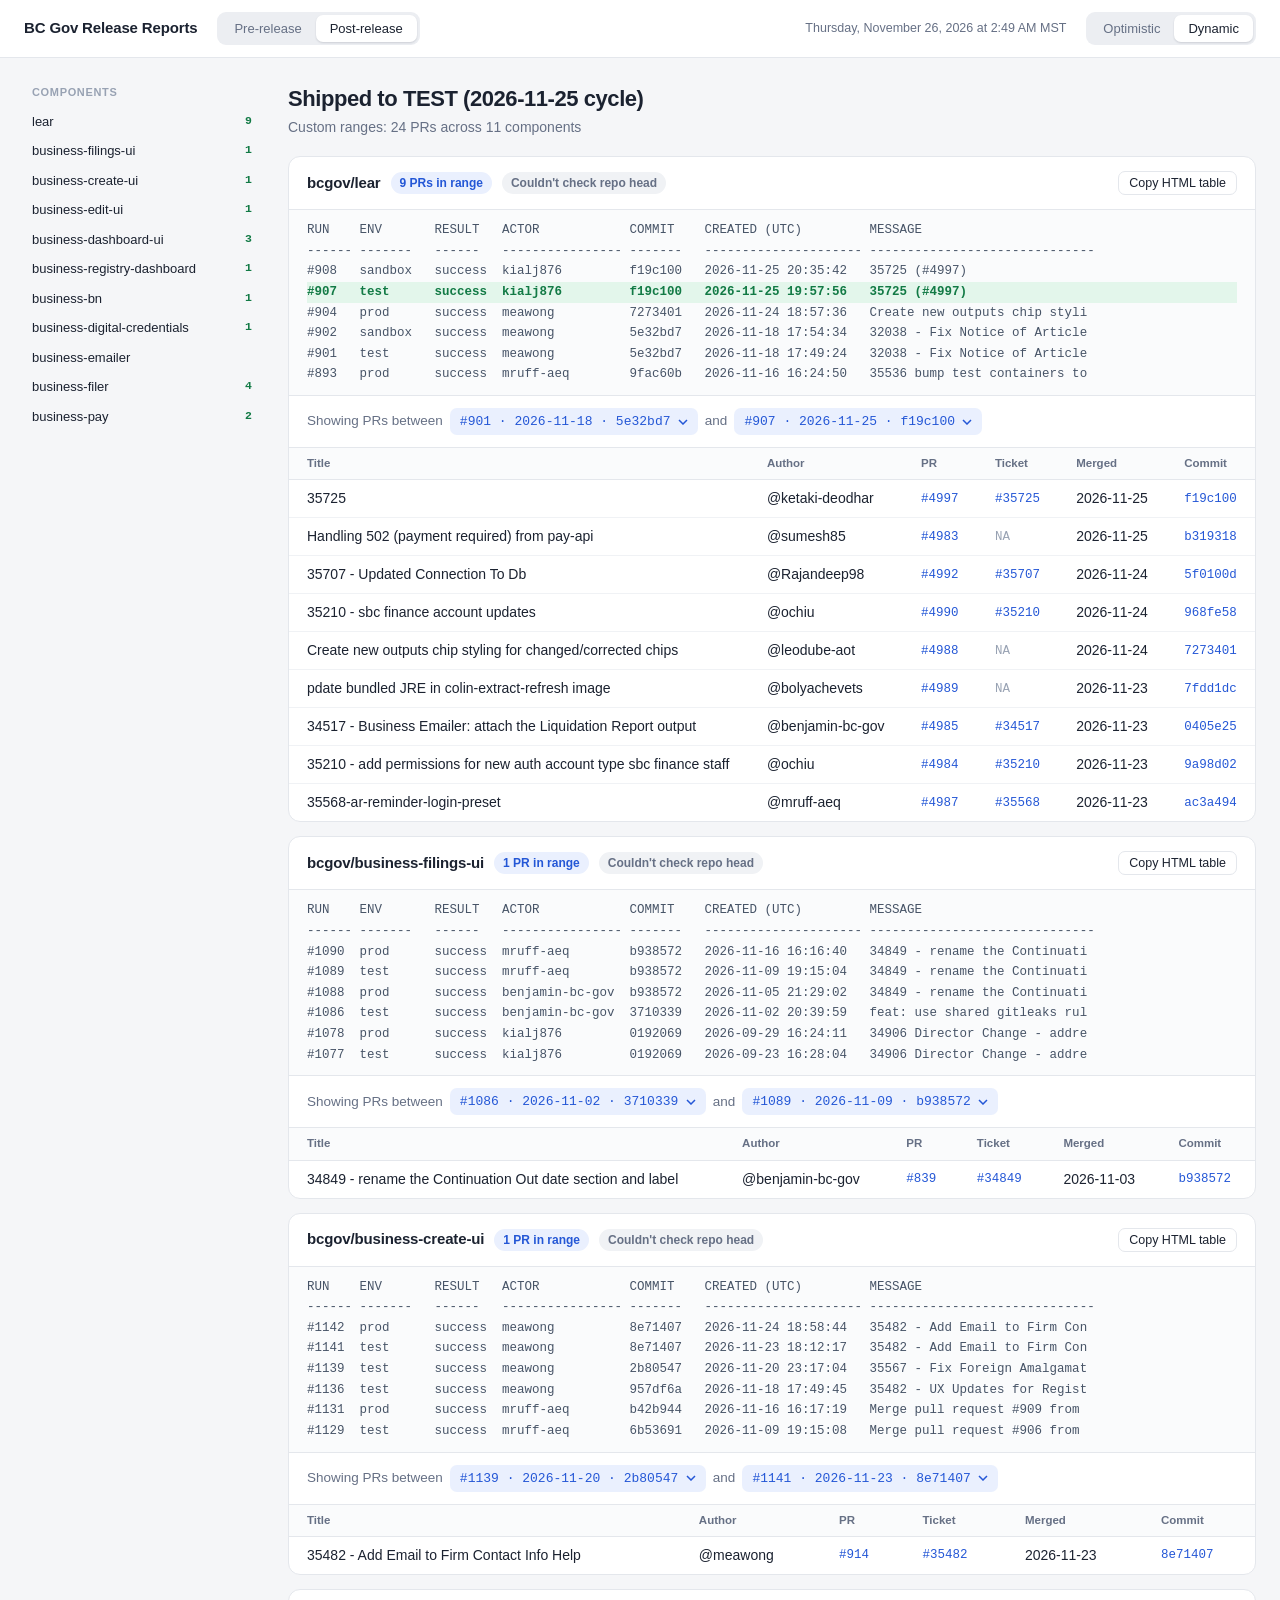
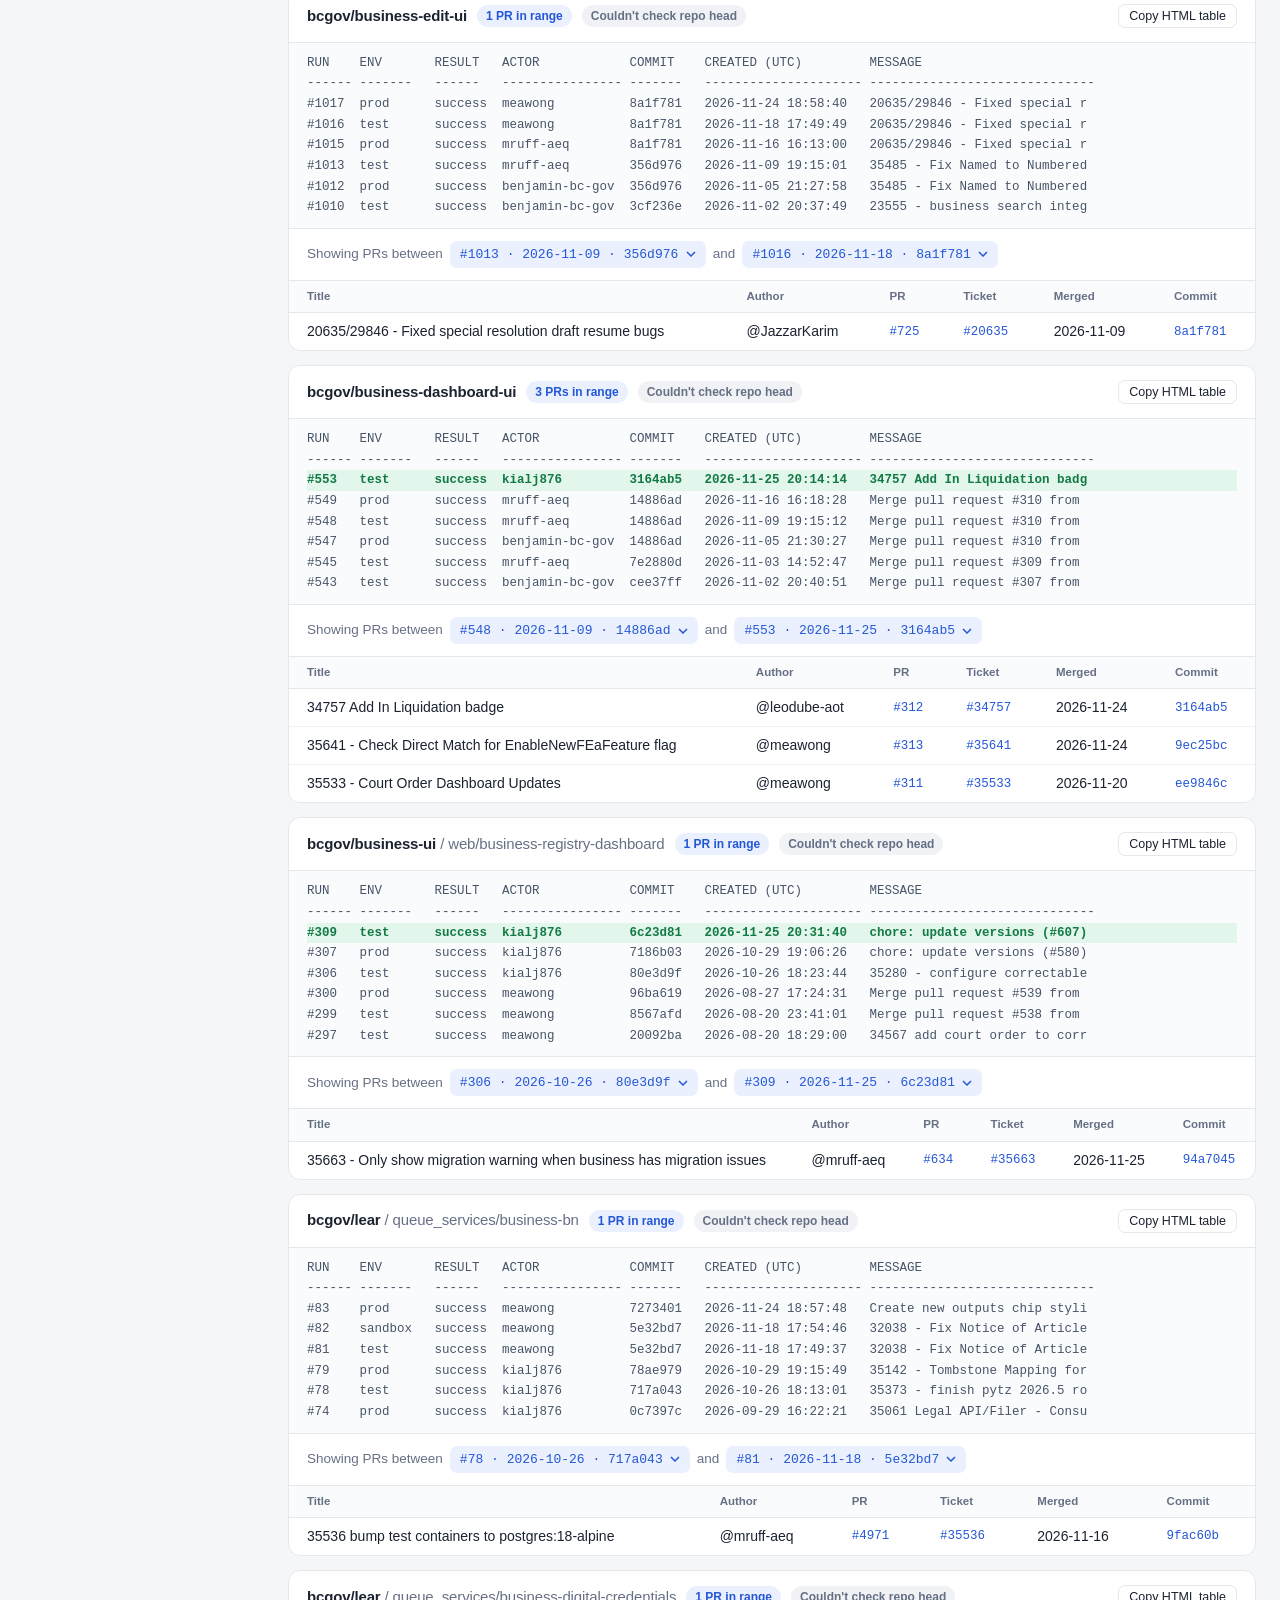
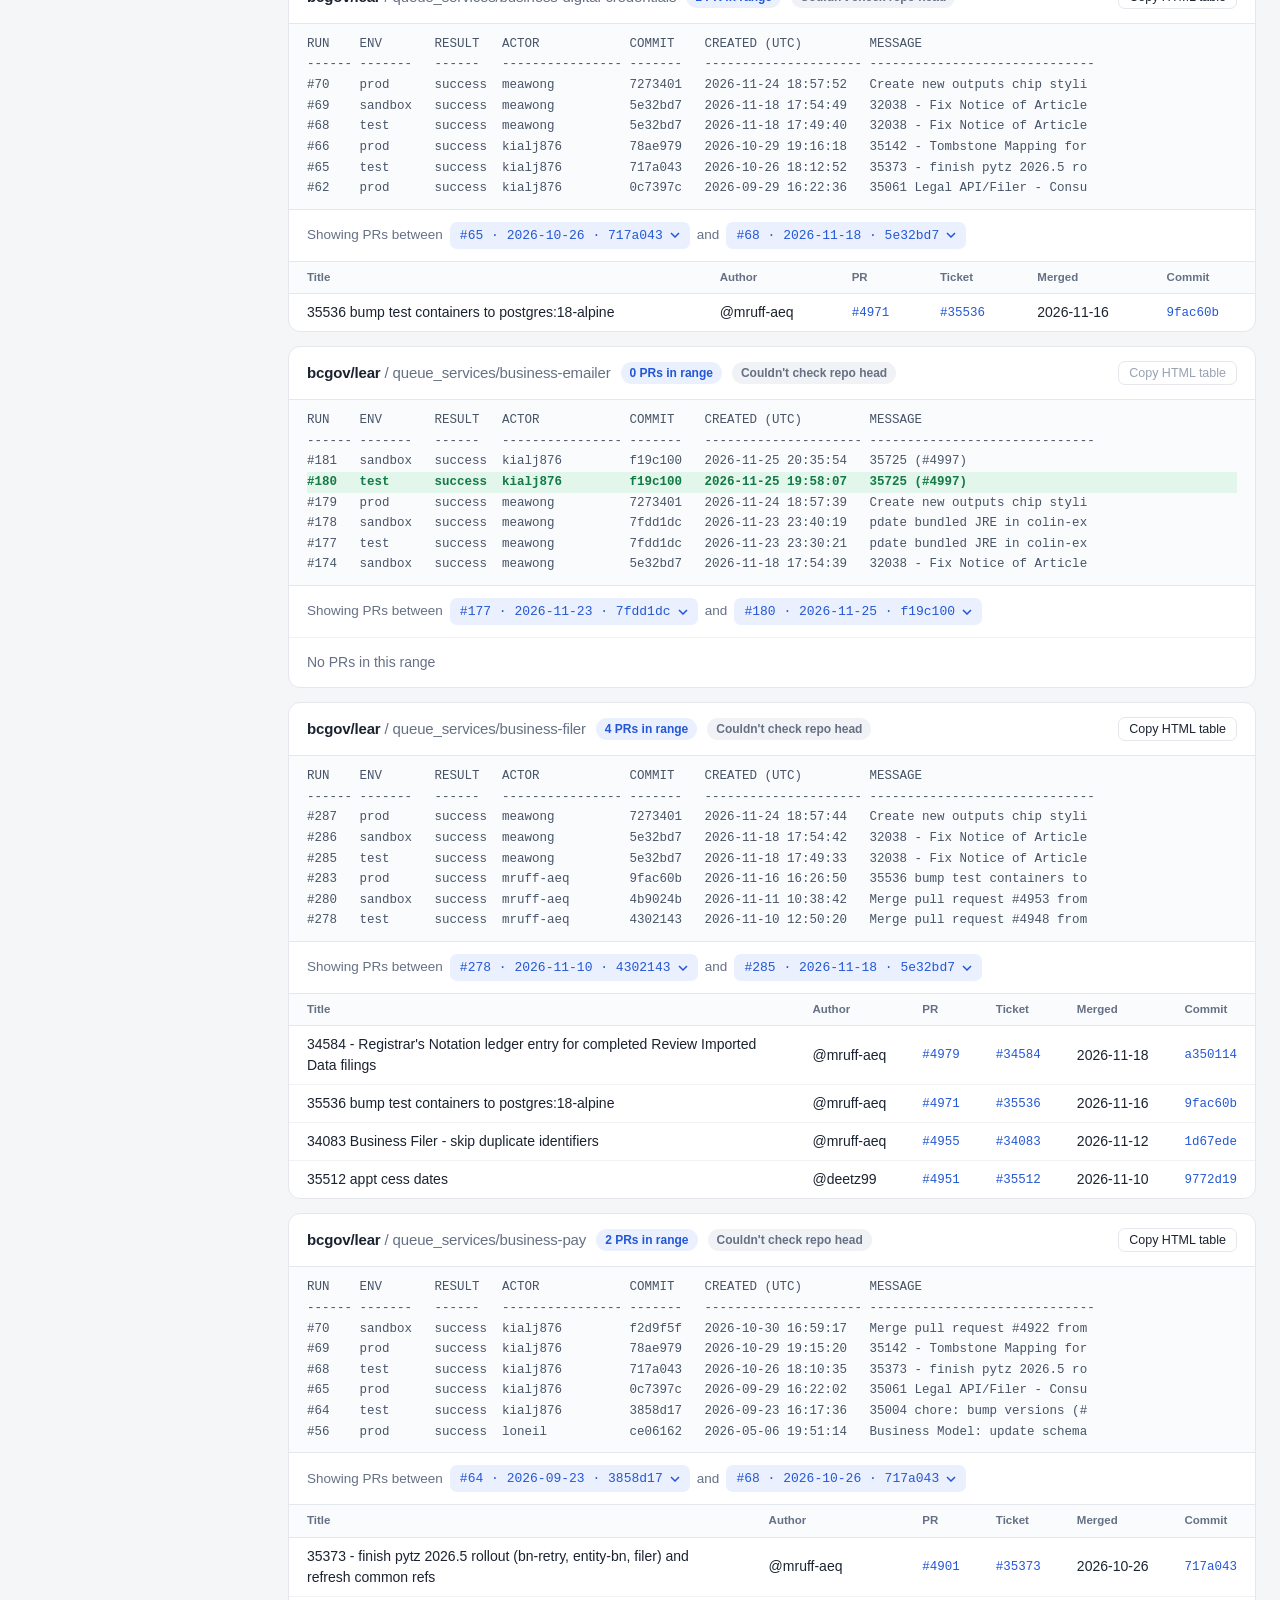
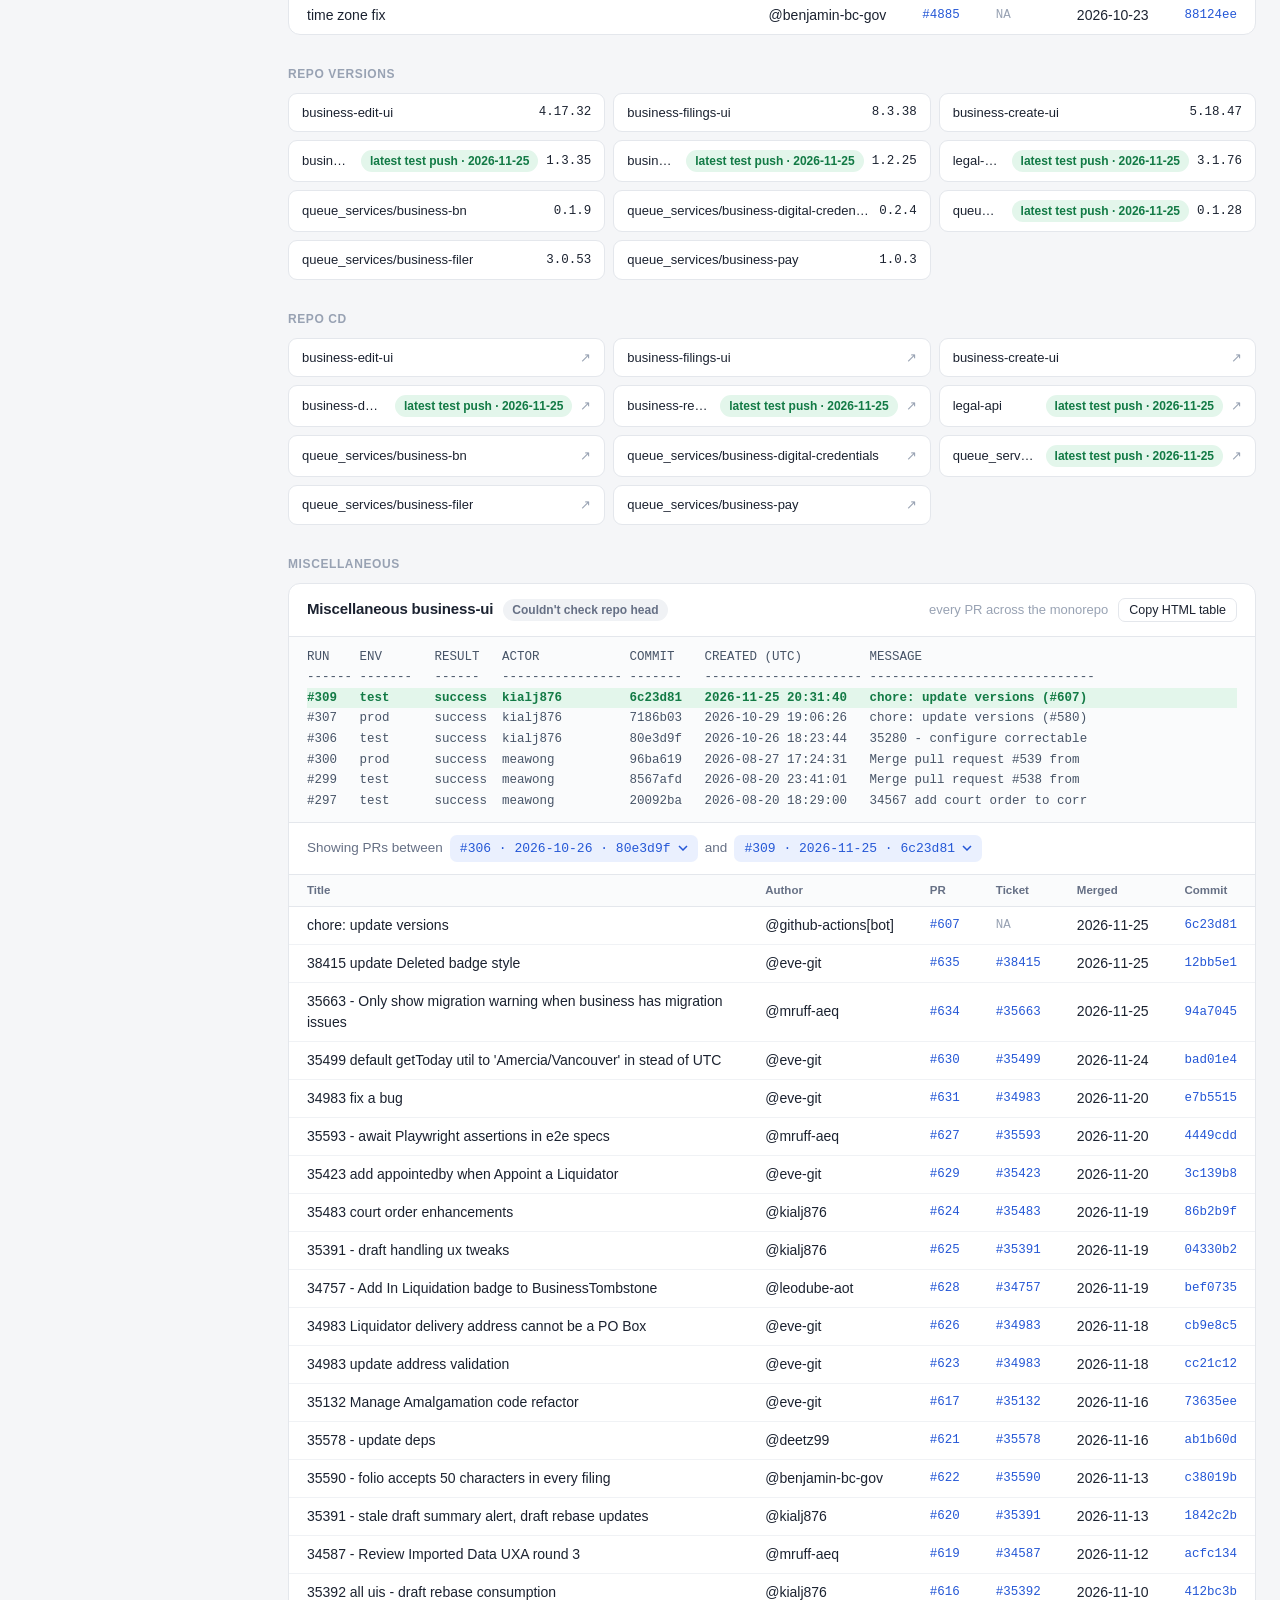
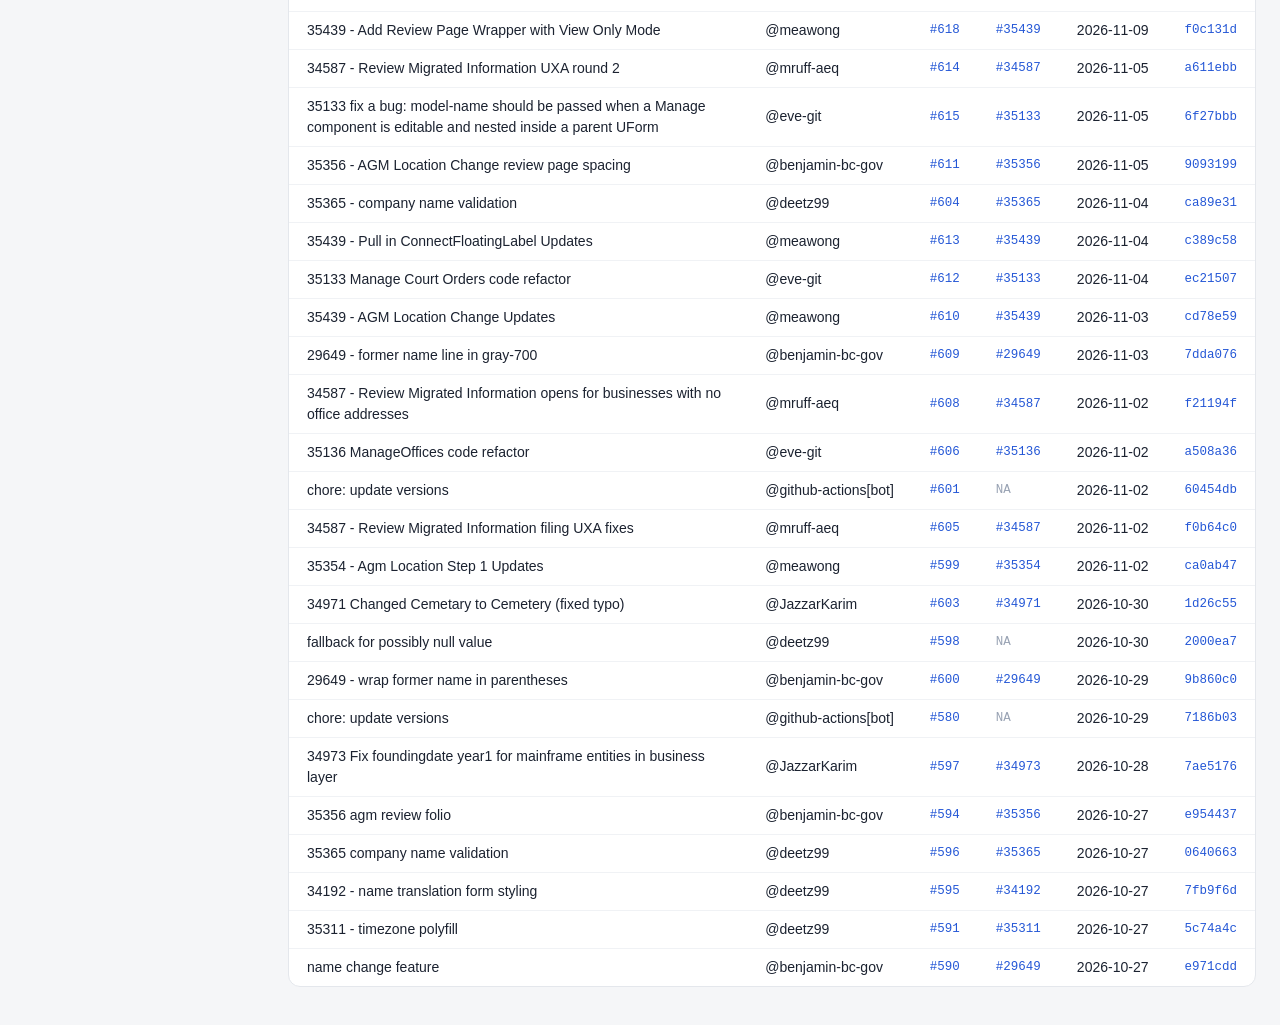
==== commit e85983fe: "Update post-release report [skip ci]" ====
--- a/post-release-report/post-release-report.html
+++ b/post-release-report/post-release-report.html
@@ -2,7 +2,7 @@
 <html lang="en"><head><meta charset="utf-8"><meta name="viewport" content="width=device-width, initial-scale=1"><title>Post-release | BC Gov Release Reports</title><link rel="stylesheet" href="../report.css"></head>
 <body data-report="post">
 <h1>Post-Release Report (PRs that have been pushed into TEST this release cycle)</h1>
-<p>Generated: Wednesday, November 25, 2026 at 6:05 PM MST</p>
+<p>Generated: Thursday, November 26, 2026 at 2:49 AM MST</p>
 <!-- bcgov/lear -->
 <h2>
 bcgov/lear
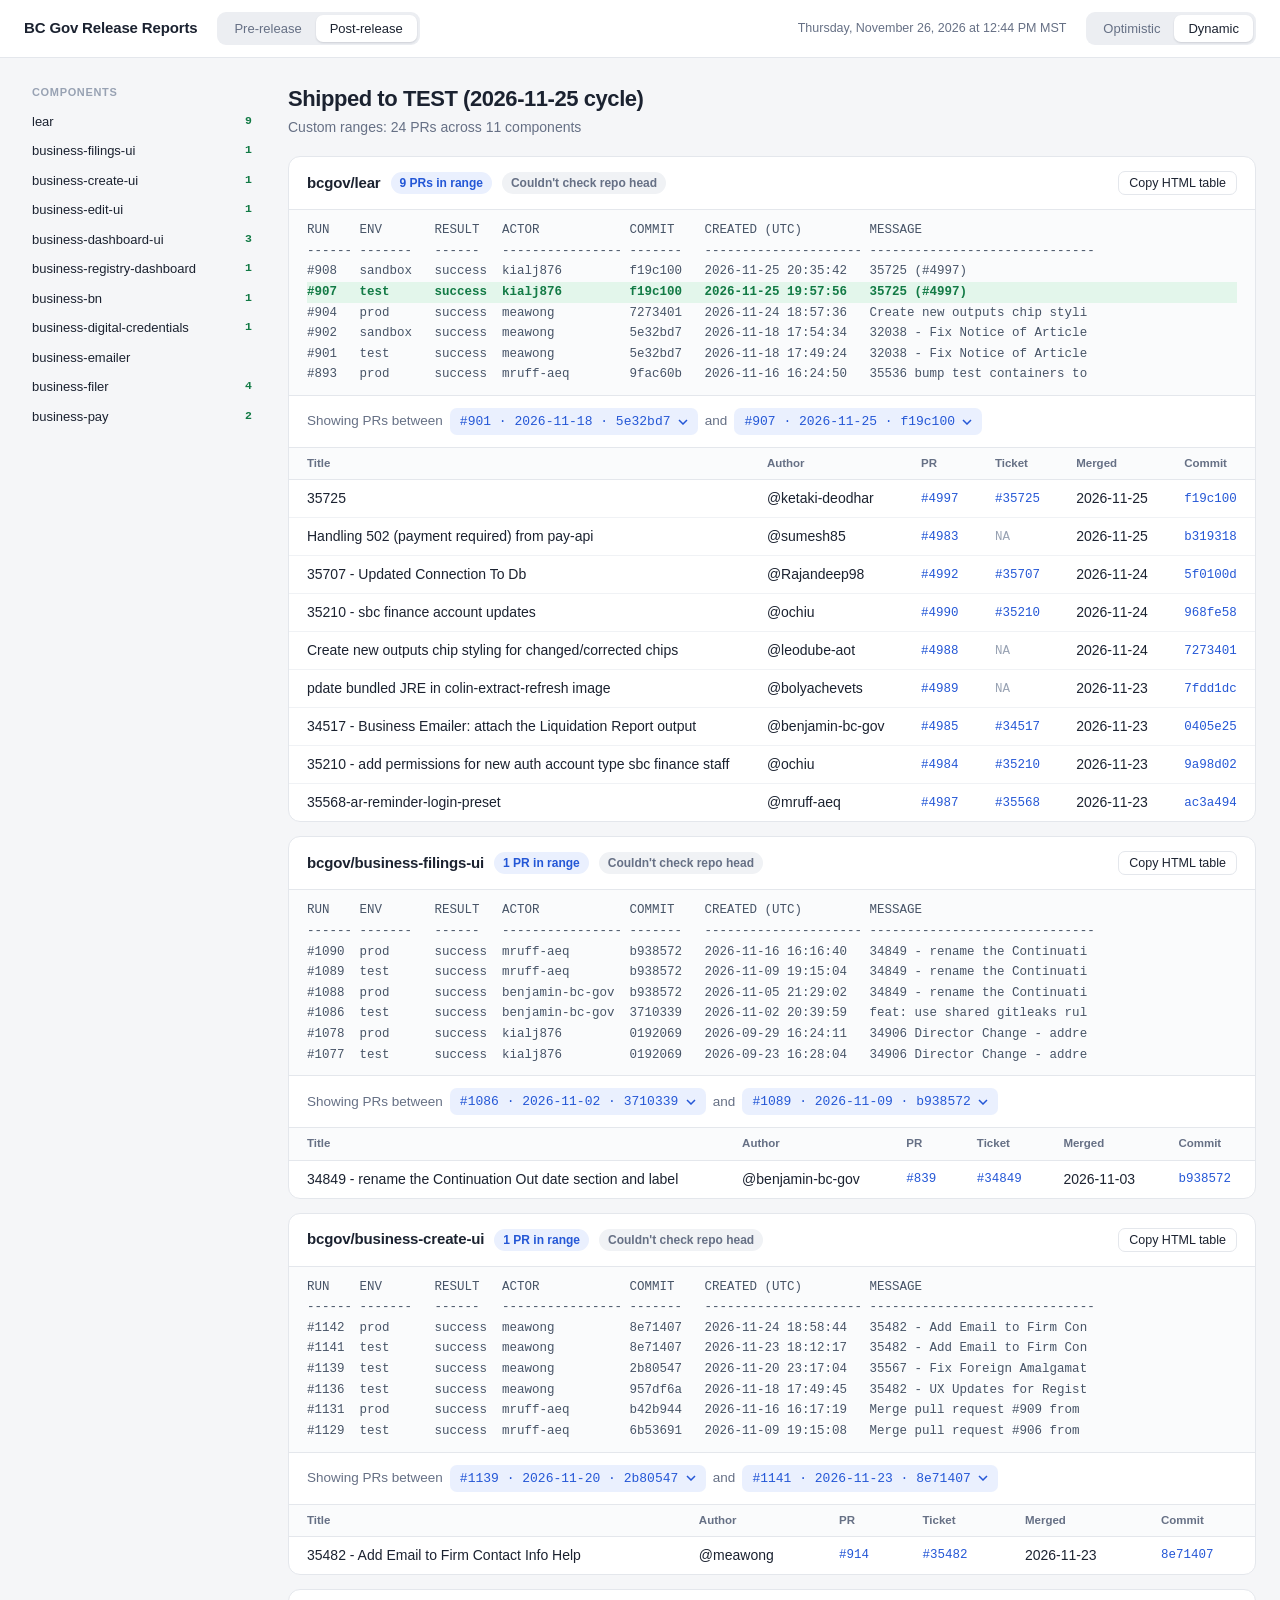
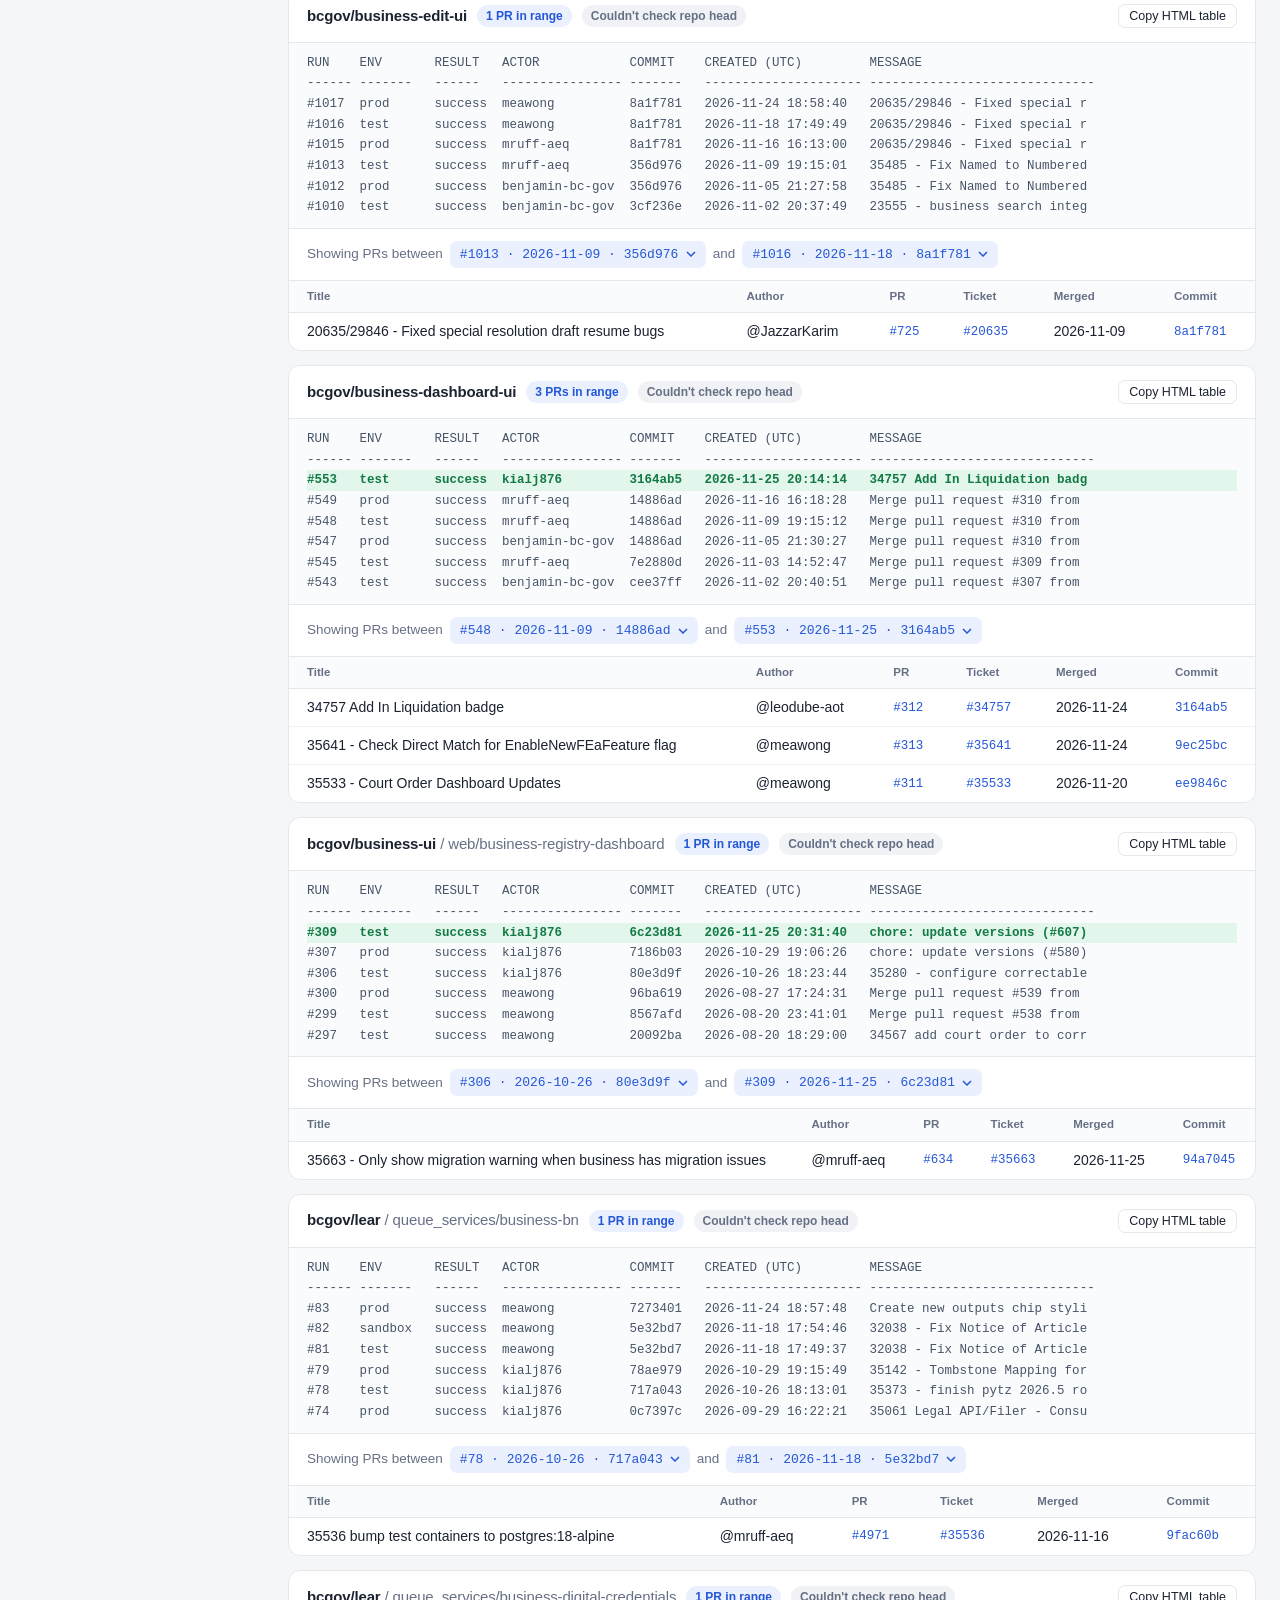
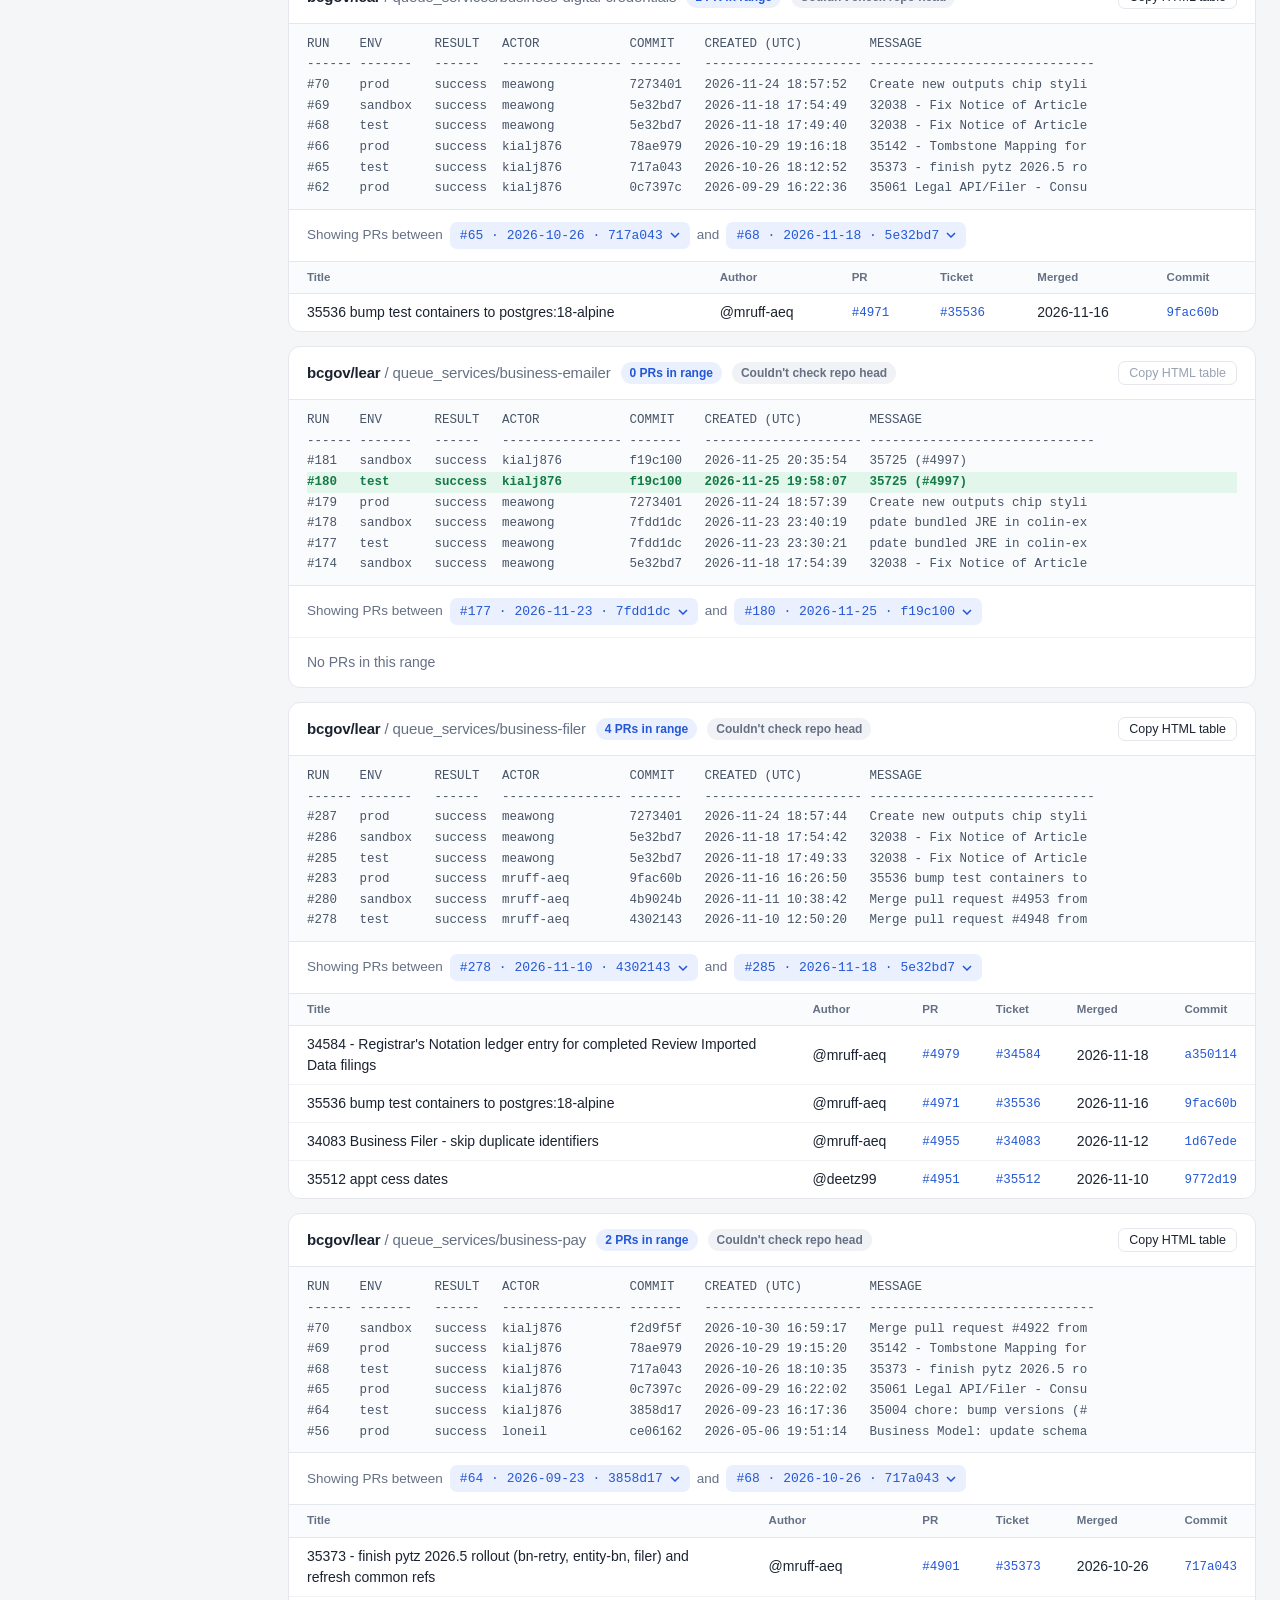
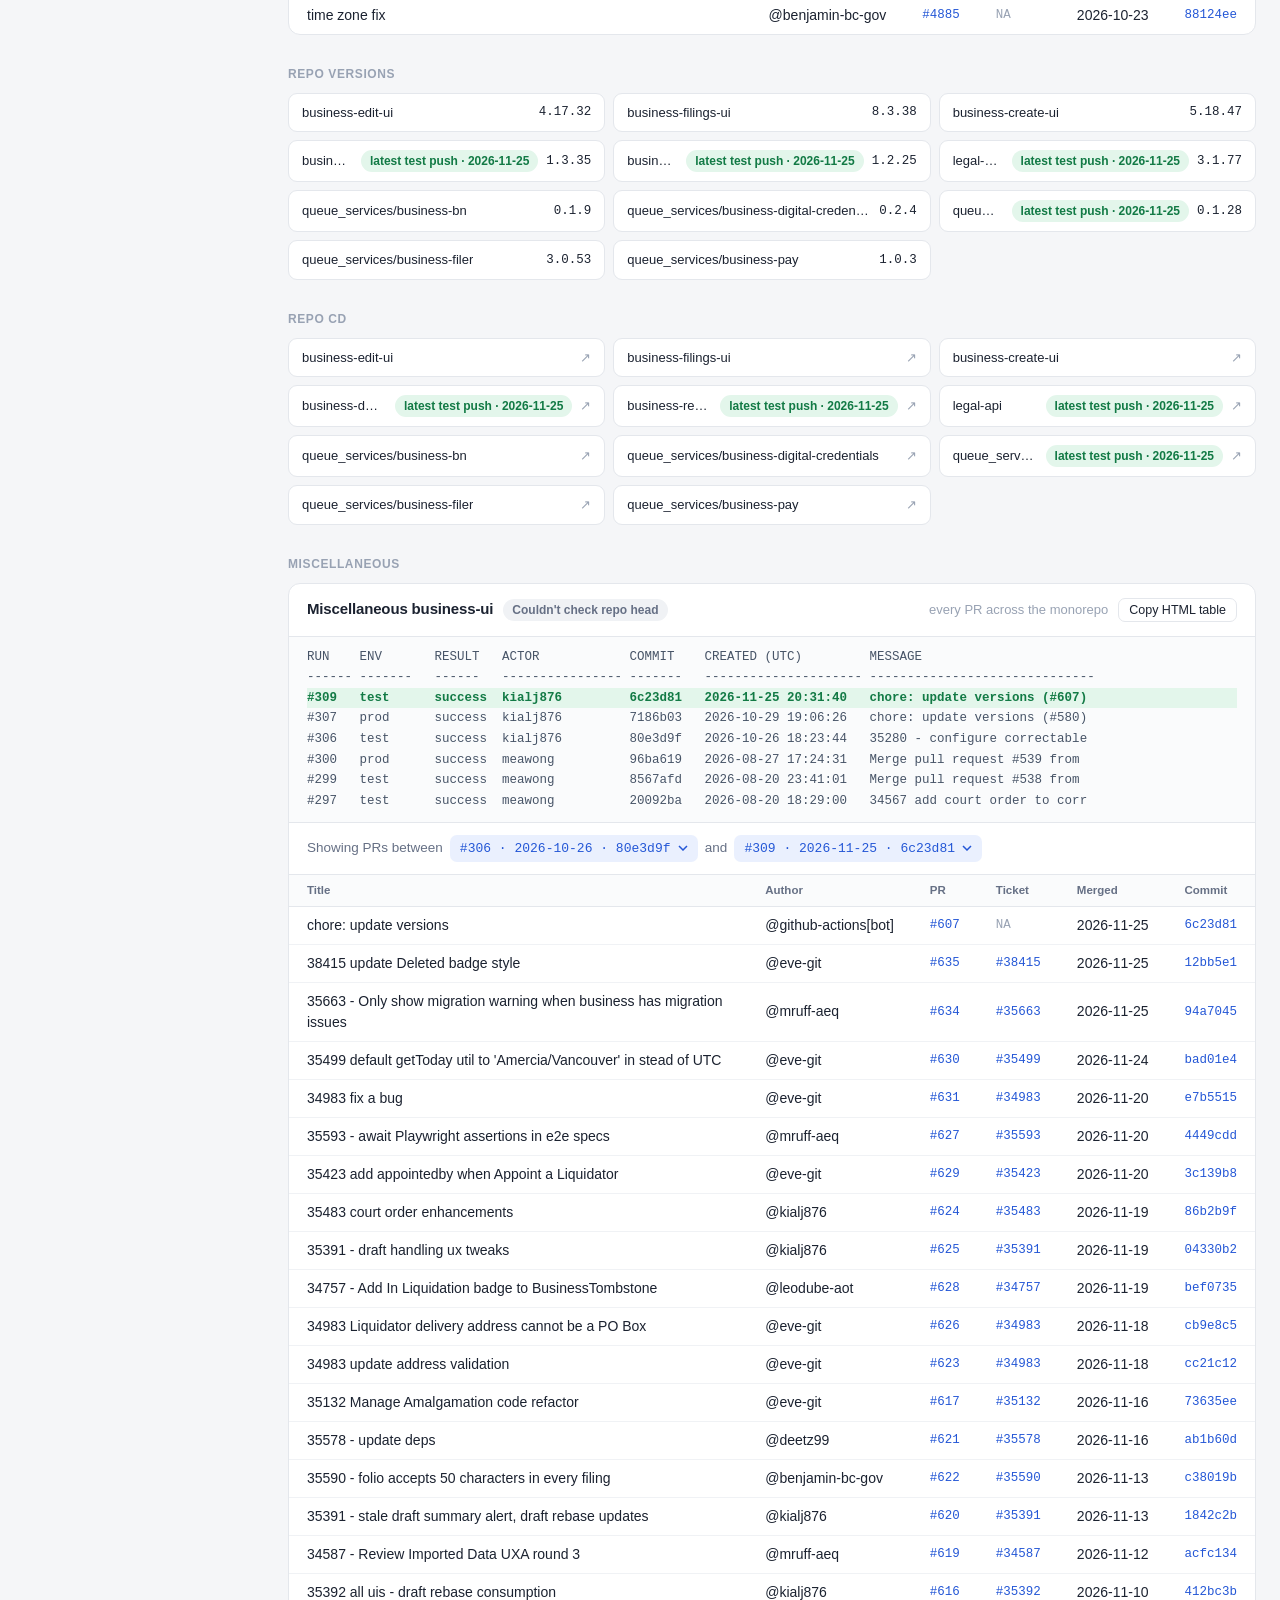
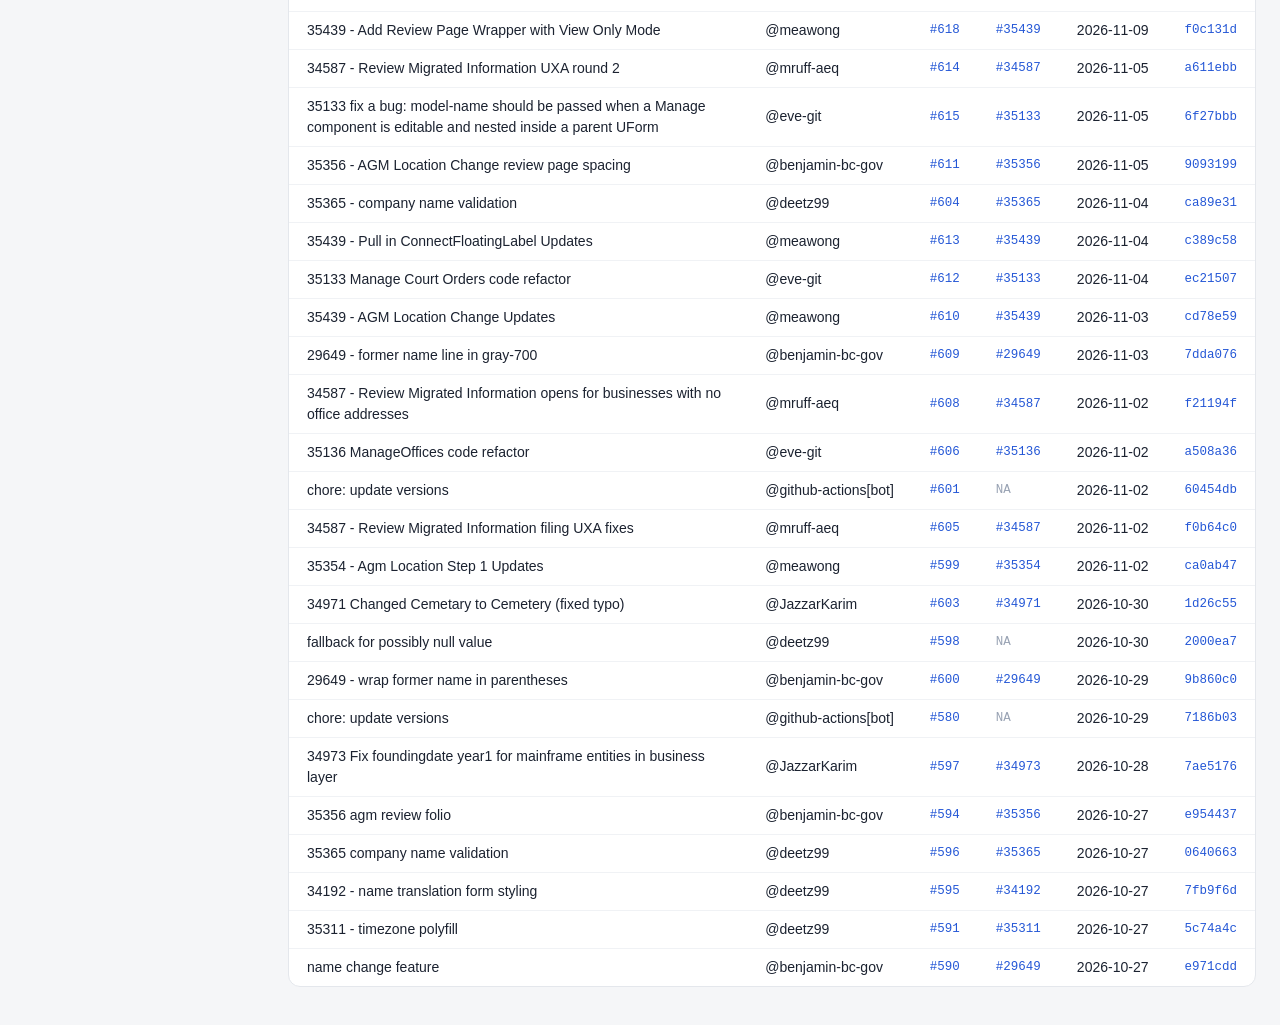
==== commit fc195cb6: "Update post-release report [skip ci]" ====
--- a/post-release-report/post-release-report.html
+++ b/post-release-report/post-release-report.html
@@ -2,7 +2,7 @@
 <html lang="en"><head><meta charset="utf-8"><meta name="viewport" content="width=device-width, initial-scale=1"><title>Post-release | BC Gov Release Reports</title><link rel="stylesheet" href="../report.css"></head>
 <body data-report="post">
 <h1>Post-Release Report (PRs that have been pushed into TEST this release cycle)</h1>
-<p>Generated: Thursday, November 26, 2026 at 2:49 AM MST</p>
+<p>Generated: Thursday, November 26, 2026 at 12:44 PM MST</p>
 <!-- bcgov/lear -->
 <h2>
 bcgov/lear
@@ -17,7 +17,7 @@
 #901   test      success  meawong          5e32bd7   2026-11-18 17:49:24   32038 - Fix Notice of Article 
 #893   prod      success  mruff-aeq        9fac60b   2026-11-16 16:24:50   35536 bump test containers to 
 
-<script>document.currentScript.parentElement.prData = {"kind":"post","repo":"bcgov/lear","head":"f19c1000edaafcdcf5974e336202c8d4632f84c8","branch":"main","from":"5e32bd7","to":"f19c100","optimistic":[{"pr":"#4997","ticket":"#35725","commit":"f19c100","date":"2026-11-25","author":"@ketaki-deodhar","title":"35725"},{"pr":"#4983","ticket":"NA","commit":"b319318","date":"2026-11-25","author":"@sumesh85","title":"Handling 502 (payment required) from pay-api"},{"pr":"#4992","ticket":"#35707","commit":"5f0100d","date":"2026-11-24","author":"@Rajandeep98","title":"35707 - Updated Connection To Db"},{"pr":"#4990","ticket":"#35210","commit":"968fe58","date":"2026-11-24","author":"@ochiu","title":"35210 - sbc finance account updates"},{"pr":"#4988","ticket":"NA","commit":"7273401","date":"2026-11-24","author":"@leodube-aot","title":"Create new outputs chip styling for changed/corrected chips"},{"pr":"#4989","ticket":"NA","commit":"7fdd1dc","date":"2026-11-23","author":"@bolyachevets","title":"pdate bundled JRE in colin-extract-refresh image"},{"pr":"#4985","ticket":"#34517","commit":"0405e25","date":"2026-11-23","author":"@benjamin-bc-gov","title":"34517 - Business Emailer: attach the Liquidation Report output"},{"pr":"#4984","ticket":"#35210","commit":"9a98d02","date":"2026-11-23","author":"@ochiu","title":"35210 - add permissions for new auth account type sbc finance staff"},{"pr":"#4987","ticket":"#35568","commit":"ac3a494","date":"2026-11-23","author":"@mruff-aeq","title":"35568-ar-reminder-login-preset"}],"points":[{"run":907,"sha":"f19c100","date":"2026-11-25","result":"success","newer":0,"onMain":true},{"run":901,"sha":"5e32bd7","date":"2026-11-18","result":"success","newer":9,"onMain":true}],"dynamic":[{"pr":"#4997","ticket":"#35725","commit":"f19c100","date":"2026-11-25","author":"@ketaki-deodhar","title":"35725"},{"pr":"#4983","ticket":"NA","commit":"b319318","date":"2026-11-25","author":"@sumesh85","title":"Handling 502 (payment required) from pay-api"},{"pr":"#4992","ticket":"#35707","commit":"5f0100d","date":"2026-11-24","author":"@Rajandeep98","title":"35707 - Updated Connection To Db"},{"pr":"#4990","ticket":"#35210","commit":"968fe58","date":"2026-11-24","author":"@ochiu","title":"35210 - sbc finance account updates"},{"pr":"#4988","ticket":"NA","commit":"7273401","date":"2026-11-24","author":"@leodube-aot","title":"Create new outputs chip styling for changed/corrected chips"},{"pr":"#4989","ticket":"NA","commit":"7fdd1dc","date":"2026-11-23","author":"@bolyachevets","title":"pdate bundled JRE in colin-extract-refresh image"},{"pr":"#4985","ticket":"#34517","commit":"0405e25","date":"2026-11-23","author":"@benjamin-bc-gov","title":"34517 - Business Emailer: attach the Liquidation Report output"},{"pr":"#4984","ticket":"#35210","commit":"9a98d02","date":"2026-11-23","author":"@ochiu","title":"35210 - add permissions for new auth account type sbc finance staff"},{"pr":"#4987","ticket":"#35568","commit":"ac3a494","date":"2026-11-23","author":"@mruff-aeq","title":"35568-ar-reminder-login-preset"}]};</script>
+<script>document.currentScript.parentElement.prData = {"kind":"post","repo":"bcgov/lear","head":"9b18d5bc9772841c3d624458f2edc102890634fb","branch":"main","from":"5e32bd7","to":"f19c100","optimistic":[{"pr":"#4997","ticket":"#35725","commit":"f19c100","date":"2026-11-25","author":"@ketaki-deodhar","title":"35725"},{"pr":"#4983","ticket":"NA","commit":"b319318","date":"2026-11-25","author":"@sumesh85","title":"Handling 502 (payment required) from pay-api"},{"pr":"#4992","ticket":"#35707","commit":"5f0100d","date":"2026-11-24","author":"@Rajandeep98","title":"35707 - Updated Connection To Db"},{"pr":"#4990","ticket":"#35210","commit":"968fe58","date":"2026-11-24","author":"@ochiu","title":"35210 - sbc finance account updates"},{"pr":"#4988","ticket":"NA","commit":"7273401","date":"2026-11-24","author":"@leodube-aot","title":"Create new outputs chip styling for changed/corrected chips"},{"pr":"#4989","ticket":"NA","commit":"7fdd1dc","date":"2026-11-23","author":"@bolyachevets","title":"pdate bundled JRE in colin-extract-refresh image"},{"pr":"#4985","ticket":"#34517","commit":"0405e25","date":"2026-11-23","author":"@benjamin-bc-gov","title":"34517 - Business Emailer: attach the Liquidation Report output"},{"pr":"#4984","ticket":"#35210","commit":"9a98d02","date":"2026-11-23","author":"@ochiu","title":"35210 - add permissions for new auth account type sbc finance staff"},{"pr":"#4987","ticket":"#35568","commit":"ac3a494","date":"2026-11-23","author":"@mruff-aeq","title":"35568-ar-reminder-login-preset"}],"points":[{"run":907,"sha":"f19c100","date":"2026-11-25","result":"success","newer":3,"onMain":true},{"run":901,"sha":"5e32bd7","date":"2026-11-18","result":"success","newer":12,"onMain":true}],"dynamic":[{"pr":"#5001","ticket":"#35671","commit":"9b18d5b","date":"2026-11-26","author":"@Rajandeep98","title":"35671 - Involuntary Dissolution Stage1"},{"pr":"#4996","ticket":"#35569","commit":"296edd6","date":"2026-11-26","author":"@kialj876","title":"35569 legal-api: court order doc upload 50mb"},{"pr":"#4999","ticket":"#35637","commit":"6ea2764","date":"2026-11-26","author":"@mruff-aeq","title":"35637 Legal API - rejected or validate-only business creation leaves a temporary business behind"},{"pr":"#4997","ticket":"#35725","commit":"f19c100","date":"2026-11-25","author":"@ketaki-deodhar","title":"35725"},{"pr":"#4983","ticket":"NA","commit":"b319318","date":"2026-11-25","author":"@sumesh85","title":"Handling 502 (payment required) from pay-api"},{"pr":"#4992","ticket":"#35707","commit":"5f0100d","date":"2026-11-24","author":"@Rajandeep98","title":"35707 - Updated Connection To Db"},{"pr":"#4990","ticket":"#35210","commit":"968fe58","date":"2026-11-24","author":"@ochiu","title":"35210 - sbc finance account updates"},{"pr":"#4988","ticket":"NA","commit":"7273401","date":"2026-11-24","author":"@leodube-aot","title":"Create new outputs chip styling for changed/corrected chips"},{"pr":"#4989","ticket":"NA","commit":"7fdd1dc","date":"2026-11-23","author":"@bolyachevets","title":"pdate bundled JRE in colin-extract-refresh image"},{"pr":"#4985","ticket":"#34517","commit":"0405e25","date":"2026-11-23","author":"@benjamin-bc-gov","title":"34517 - Business Emailer: attach the Liquidation Report output"},{"pr":"#4984","ticket":"#35210","commit":"9a98d02","date":"2026-11-23","author":"@ochiu","title":"35210 - add permissions for new auth account type sbc finance staff"},{"pr":"#4987","ticket":"#35568","commit":"ac3a494","date":"2026-11-23","author":"@mruff-aeq","title":"35568-ar-reminder-login-preset"}]};</script>
 </pre>
 <hr>
 <!-- bcgov/business-filings-ui -->
@@ -119,7 +119,7 @@
 #78    test      success  kialj876         717a043   2026-10-26 18:13:01   35373 - finish pytz 2026.5 ro 
 #74    prod      success  kialj876         0c7397c   2026-09-29 16:22:21   35061 Legal API/Filer - Consu 
 
-<script>document.currentScript.parentElement.prData = {"kind":"post","repo":"bcgov/lear","head":"f19c1000edaafcdcf5974e336202c8d4632f84c8","branch":"main","from":"","to":"","optimistic":[],"points":[{"run":81,"sha":"5e32bd7","date":"2026-11-18","result":"success","newer":0,"onMain":true},{"run":78,"sha":"717a043","date":"2026-10-26","result":"success","newer":1,"onMain":true}],"dynamic":[{"pr":"#4971","ticket":"#35536","commit":"9fac60b","date":"2026-11-16","author":"@mruff-aeq","title":"35536 bump test containers to postgres:18-alpine"}]};</script>
+<script>document.currentScript.parentElement.prData = {"kind":"post","repo":"bcgov/lear","head":"9b18d5bc9772841c3d624458f2edc102890634fb","branch":"main","from":"","to":"","optimistic":[],"points":[{"run":81,"sha":"5e32bd7","date":"2026-11-18","result":"success","newer":0,"onMain":true},{"run":78,"sha":"717a043","date":"2026-10-26","result":"success","newer":1,"onMain":true}],"dynamic":[{"pr":"#4971","ticket":"#35536","commit":"9fac60b","date":"2026-11-16","author":"@mruff-aeq","title":"35536 bump test containers to postgres:18-alpine"}]};</script>
 </pre>
 <hr>
 <!-- bcgov/lear queue_services/business-digital-credentials -->
@@ -136,7 +136,7 @@
 #65    test      success  kialj876         717a043   2026-10-26 18:12:52   35373 - finish pytz 2026.5 ro 
 #62    prod      success  kialj876         0c7397c   2026-09-29 16:22:36   35061 Legal API/Filer - Consu 
 
-<script>document.currentScript.parentElement.prData = {"kind":"post","repo":"bcgov/lear","head":"f19c1000edaafcdcf5974e336202c8d4632f84c8","branch":"main","from":"","to":"","optimistic":[],"points":[{"run":68,"sha":"5e32bd7","date":"2026-11-18","result":"success","newer":0,"onMain":true},{"run":65,"sha":"717a043","date":"2026-10-26","result":"success","newer":1,"onMain":true}],"dynamic":[{"pr":"#4971","ticket":"#35536","commit":"9fac60b","date":"2026-11-16","author":"@mruff-aeq","title":"35536 bump test containers to postgres:18-alpine"}]};</script>
+<script>document.currentScript.parentElement.prData = {"kind":"post","repo":"bcgov/lear","head":"9b18d5bc9772841c3d624458f2edc102890634fb","branch":"main","from":"","to":"","optimistic":[],"points":[{"run":68,"sha":"5e32bd7","date":"2026-11-18","result":"success","newer":0,"onMain":true},{"run":65,"sha":"717a043","date":"2026-10-26","result":"success","newer":1,"onMain":true}],"dynamic":[{"pr":"#4971","ticket":"#35536","commit":"9fac60b","date":"2026-11-16","author":"@mruff-aeq","title":"35536 bump test containers to postgres:18-alpine"}]};</script>
 </pre>
 <hr>
 <!-- bcgov/lear queue_services/business-emailer -->
@@ -153,7 +153,7 @@
 #177   test      success  meawong          7fdd1dc   2026-11-23 23:30:21   pdate bundled JRE in colin-ex 
 #174   sandbox   success  meawong          5e32bd7   2026-11-18 17:54:39   32038 - Fix Notice of Article 
 
-<script>document.currentScript.parentElement.prData = {"kind":"post","repo":"bcgov/lear","head":"f19c1000edaafcdcf5974e336202c8d4632f84c8","branch":"main","from":"7fdd1dc","to":"f19c100","optimistic":[],"points":[{"run":180,"sha":"f19c100","date":"2026-11-25","result":"success","newer":0,"onMain":true},{"run":177,"sha":"7fdd1dc","date":"2026-11-23","result":"success","newer":0,"onMain":true}],"dynamic":[]};</script>
+<script>document.currentScript.parentElement.prData = {"kind":"post","repo":"bcgov/lear","head":"9b18d5bc9772841c3d624458f2edc102890634fb","branch":"main","from":"7fdd1dc","to":"f19c100","optimistic":[],"points":[{"run":180,"sha":"f19c100","date":"2026-11-25","result":"success","newer":0,"onMain":true},{"run":177,"sha":"7fdd1dc","date":"2026-11-23","result":"success","newer":0,"onMain":true}],"dynamic":[]};</script>
 </pre>
 <hr>
 <!-- bcgov/lear queue_services/business-filer -->
@@ -170,7 +170,7 @@
 #280   sandbox   success  mruff-aeq        4b9024b   2026-11-11 10:38:42   Merge pull request #4953 from 
 #278   test      success  mruff-aeq        4302143   2026-11-10 12:50:20   Merge pull request #4948 from 
 
-<script>document.currentScript.parentElement.prData = {"kind":"post","repo":"bcgov/lear","head":"f19c1000edaafcdcf5974e336202c8d4632f84c8","branch":"main","from":"4302143","to":"5e32bd7","optimistic":[{"pr":"#4979","ticket":"#34584","commit":"a350114","date":"2026-11-18","author":"@mruff-aeq","title":"34584 - Registrar's Notation ledger entry for completed Review Imported Data filings"},{"pr":"#4971","ticket":"#35536","commit":"9fac60b","date":"2026-11-16","author":"@mruff-aeq","title":"35536 bump test containers to postgres:18-alpine"},{"pr":"#4955","ticket":"#34083","commit":"1d67ede","date":"2026-11-12","author":"@mruff-aeq","title":"34083 Business Filer - skip duplicate identifiers"},{"pr":"#4951","ticket":"#35512","commit":"9772d19","date":"2026-11-10","author":"@deetz99","title":"35512 appt cess dates"}],"points":[{"run":285,"sha":"5e32bd7","date":"2026-11-18","result":"success","newer":0,"onMain":true},{"run":278,"sha":"4302143","date":"2026-11-10","result":"success","newer":4,"onMain":true}],"dynamic":[{"pr":"#4979","ticket":"#34584","commit":"a350114","date":"2026-11-18","author":"@mruff-aeq","title":"34584 - Registrar's Notation ledger entry for completed Review Imported Data filings"},{"pr":"#4971","ticket":"#35536","commit":"9fac60b","date":"2026-11-16","author":"@mruff-aeq","title":"35536 bump test containers to postgres:18-alpine"},{"pr":"#4955","ticket":"#34083","commit":"1d67ede","date":"2026-11-12","author":"@mruff-aeq","title":"34083 Business Filer - skip duplicate identifiers"},{"pr":"#4951","ticket":"#35512","commit":"9772d19","date":"2026-11-10","author":"@deetz99","title":"35512 appt cess dates"}]};</script>
+<script>document.currentScript.parentElement.prData = {"kind":"post","repo":"bcgov/lear","head":"9b18d5bc9772841c3d624458f2edc102890634fb","branch":"main","from":"4302143","to":"5e32bd7","optimistic":[{"pr":"#4979","ticket":"#34584","commit":"a350114","date":"2026-11-18","author":"@mruff-aeq","title":"34584 - Registrar's Notation ledger entry for completed Review Imported Data filings"},{"pr":"#4971","ticket":"#35536","commit":"9fac60b","date":"2026-11-16","author":"@mruff-aeq","title":"35536 bump test containers to postgres:18-alpine"},{"pr":"#4955","ticket":"#34083","commit":"1d67ede","date":"2026-11-12","author":"@mruff-aeq","title":"34083 Business Filer - skip duplicate identifiers"},{"pr":"#4951","ticket":"#35512","commit":"9772d19","date":"2026-11-10","author":"@deetz99","title":"35512 appt cess dates"}],"points":[{"run":285,"sha":"5e32bd7","date":"2026-11-18","result":"success","newer":0,"onMain":true},{"run":278,"sha":"4302143","date":"2026-11-10","result":"success","newer":4,"onMain":true}],"dynamic":[{"pr":"#4979","ticket":"#34584","commit":"a350114","date":"2026-11-18","author":"@mruff-aeq","title":"34584 - Registrar's Notation ledger entry for completed Review Imported Data filings"},{"pr":"#4971","ticket":"#35536","commit":"9fac60b","date":"2026-11-16","author":"@mruff-aeq","title":"35536 bump test containers to postgres:18-alpine"},{"pr":"#4955","ticket":"#34083","commit":"1d67ede","date":"2026-11-12","author":"@mruff-aeq","title":"34083 Business Filer - skip duplicate identifiers"},{"pr":"#4951","ticket":"#35512","commit":"9772d19","date":"2026-11-10","author":"@deetz99","title":"35512 appt cess dates"}]};</script>
 </pre>
 <hr>
 <!-- bcgov/lear queue_services/business-pay -->
@@ -187,7 +187,7 @@
 #64    test      success  kialj876         3858d17   2026-09-23 16:17:36   35004 chore: bump versions (# 
 #56    prod      success  loneil           ce06162   2026-05-06 19:51:14   Business Model: update schema 
 
-<script>document.currentScript.parentElement.prData = {"kind":"post","repo":"bcgov/lear","head":"f19c1000edaafcdcf5974e336202c8d4632f84c8","branch":"main","from":"","to":"","optimistic":[],"points":[{"run":68,"sha":"717a043","date":"2026-10-26","result":"success","newer":0,"onMain":true},{"run":64,"sha":"3858d17","date":"2026-09-23","result":"success","newer":2,"onMain":true}],"dynamic":[{"pr":"#4901","ticket":"#35373","commit":"717a043","date":"2026-10-26","author":"@mruff-aeq","title":"35373 - finish pytz 2026.5 rollout (bn-retry, entity-bn, filer) and refresh common refs"},{"pr":"#4885","ticket":"NA","commit":"88124ee","date":"2026-10-23","author":"@benjamin-bc-gov","title":"time zone fix"}]};</script>
+<script>document.currentScript.parentElement.prData = {"kind":"post","repo":"bcgov/lear","head":"9b18d5bc9772841c3d624458f2edc102890634fb","branch":"main","from":"","to":"","optimistic":[],"points":[{"run":68,"sha":"717a043","date":"2026-10-26","result":"success","newer":0,"onMain":true},{"run":64,"sha":"3858d17","date":"2026-09-23","result":"success","newer":2,"onMain":true}],"dynamic":[{"pr":"#4901","ticket":"#35373","commit":"717a043","date":"2026-10-26","author":"@mruff-aeq","title":"35373 - finish pytz 2026.5 rollout (bn-retry, entity-bn, filer) and refresh common refs"},{"pr":"#4885","ticket":"NA","commit":"88124ee","date":"2026-10-23","author":"@benjamin-bc-gov","title":"time zone fix"}]};</script>
 </pre>
 <hr>
 <!-- repo versions -->
@@ -222,7 +222,7 @@
   </li>
   <li><strong>legal-api</strong>
     <ul>
-      <li>3.1.76</li>
+      <li>3.1.77</li>
     </ul>
   </li>
   <li><strong>queue_services/business-bn</strong>
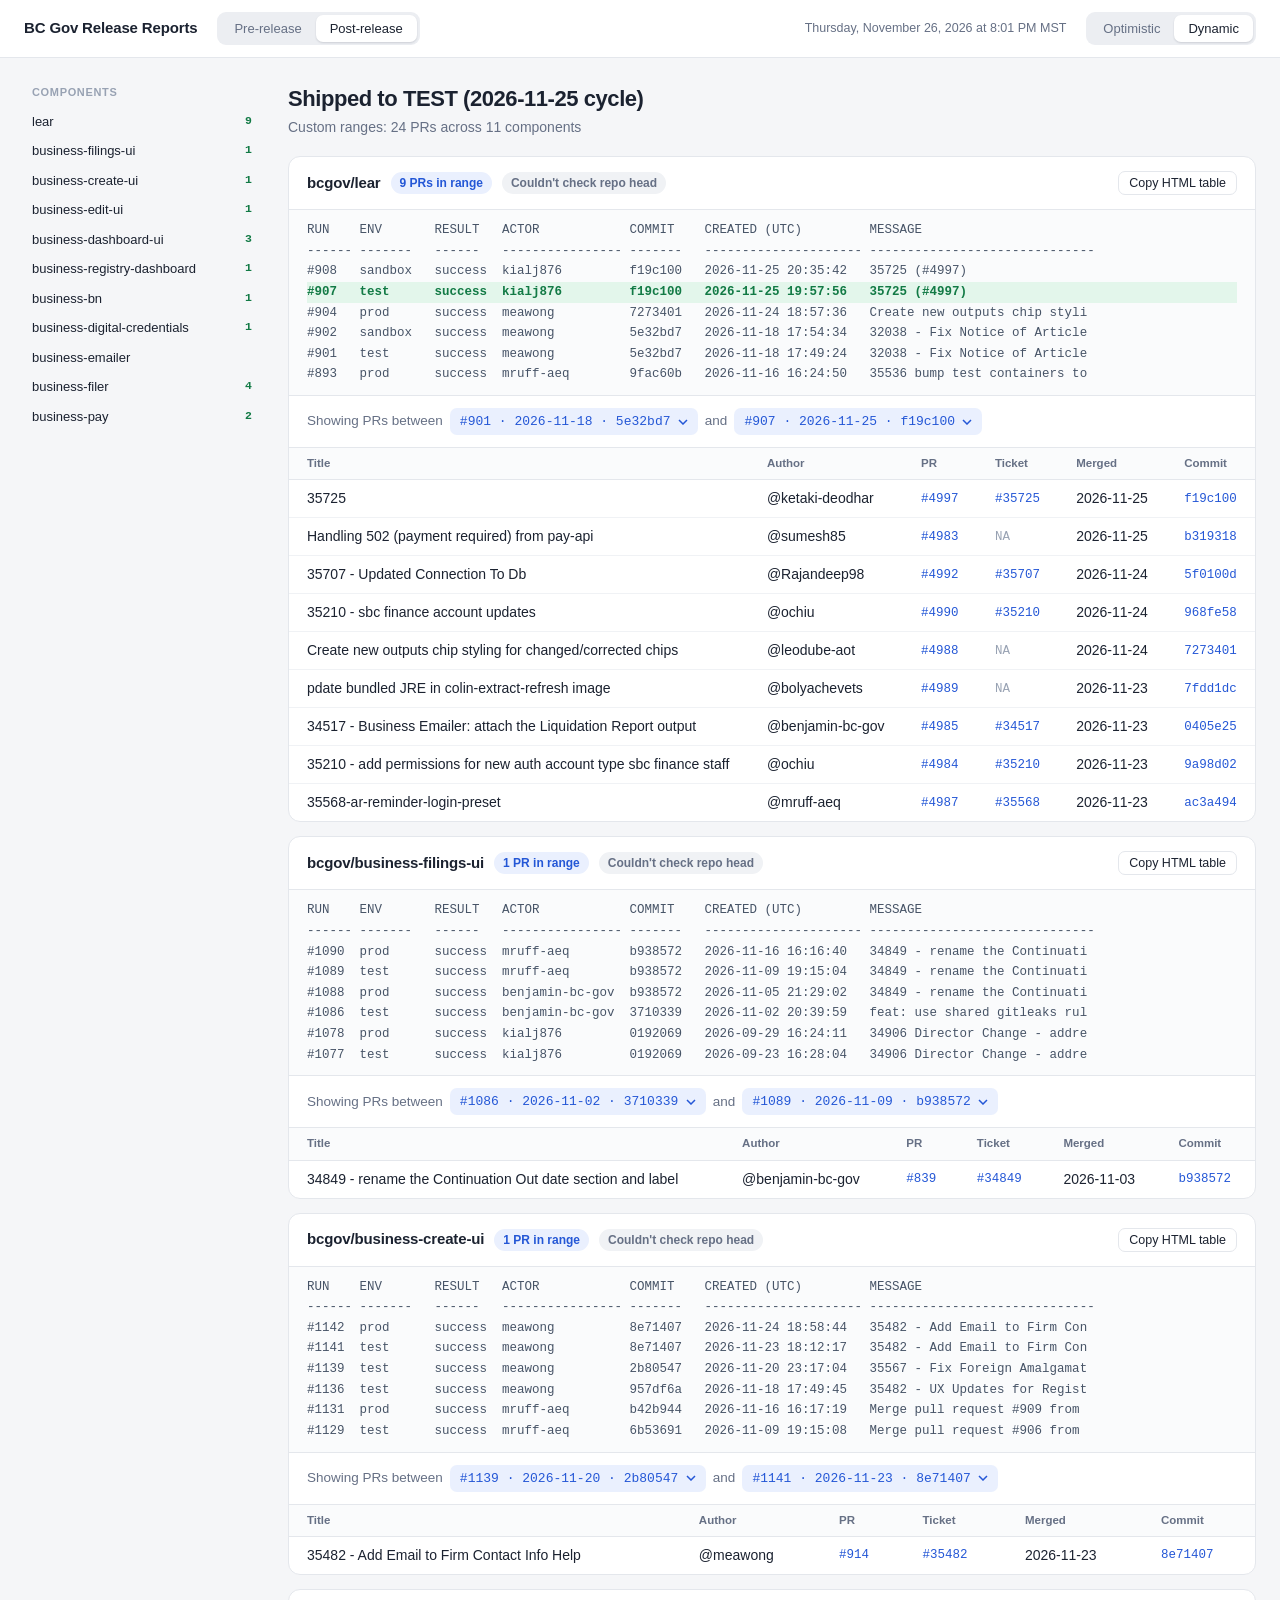
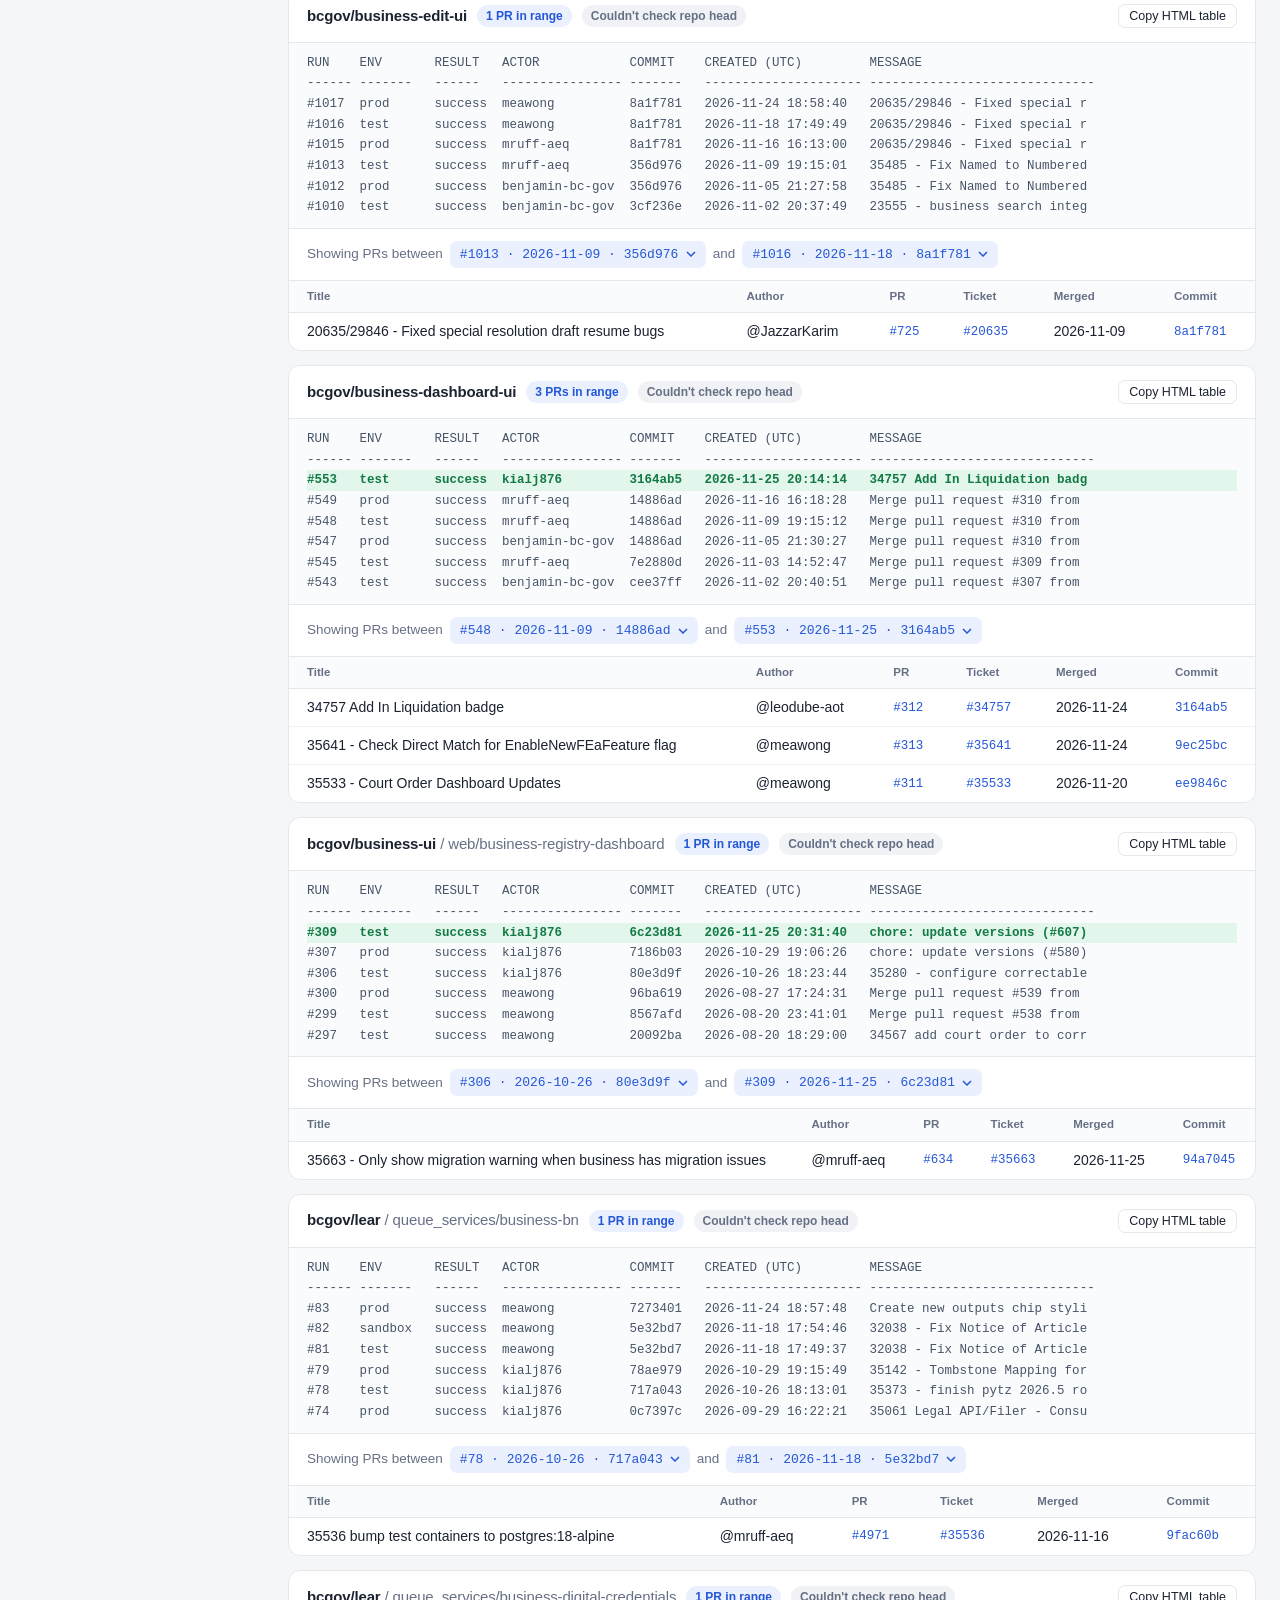
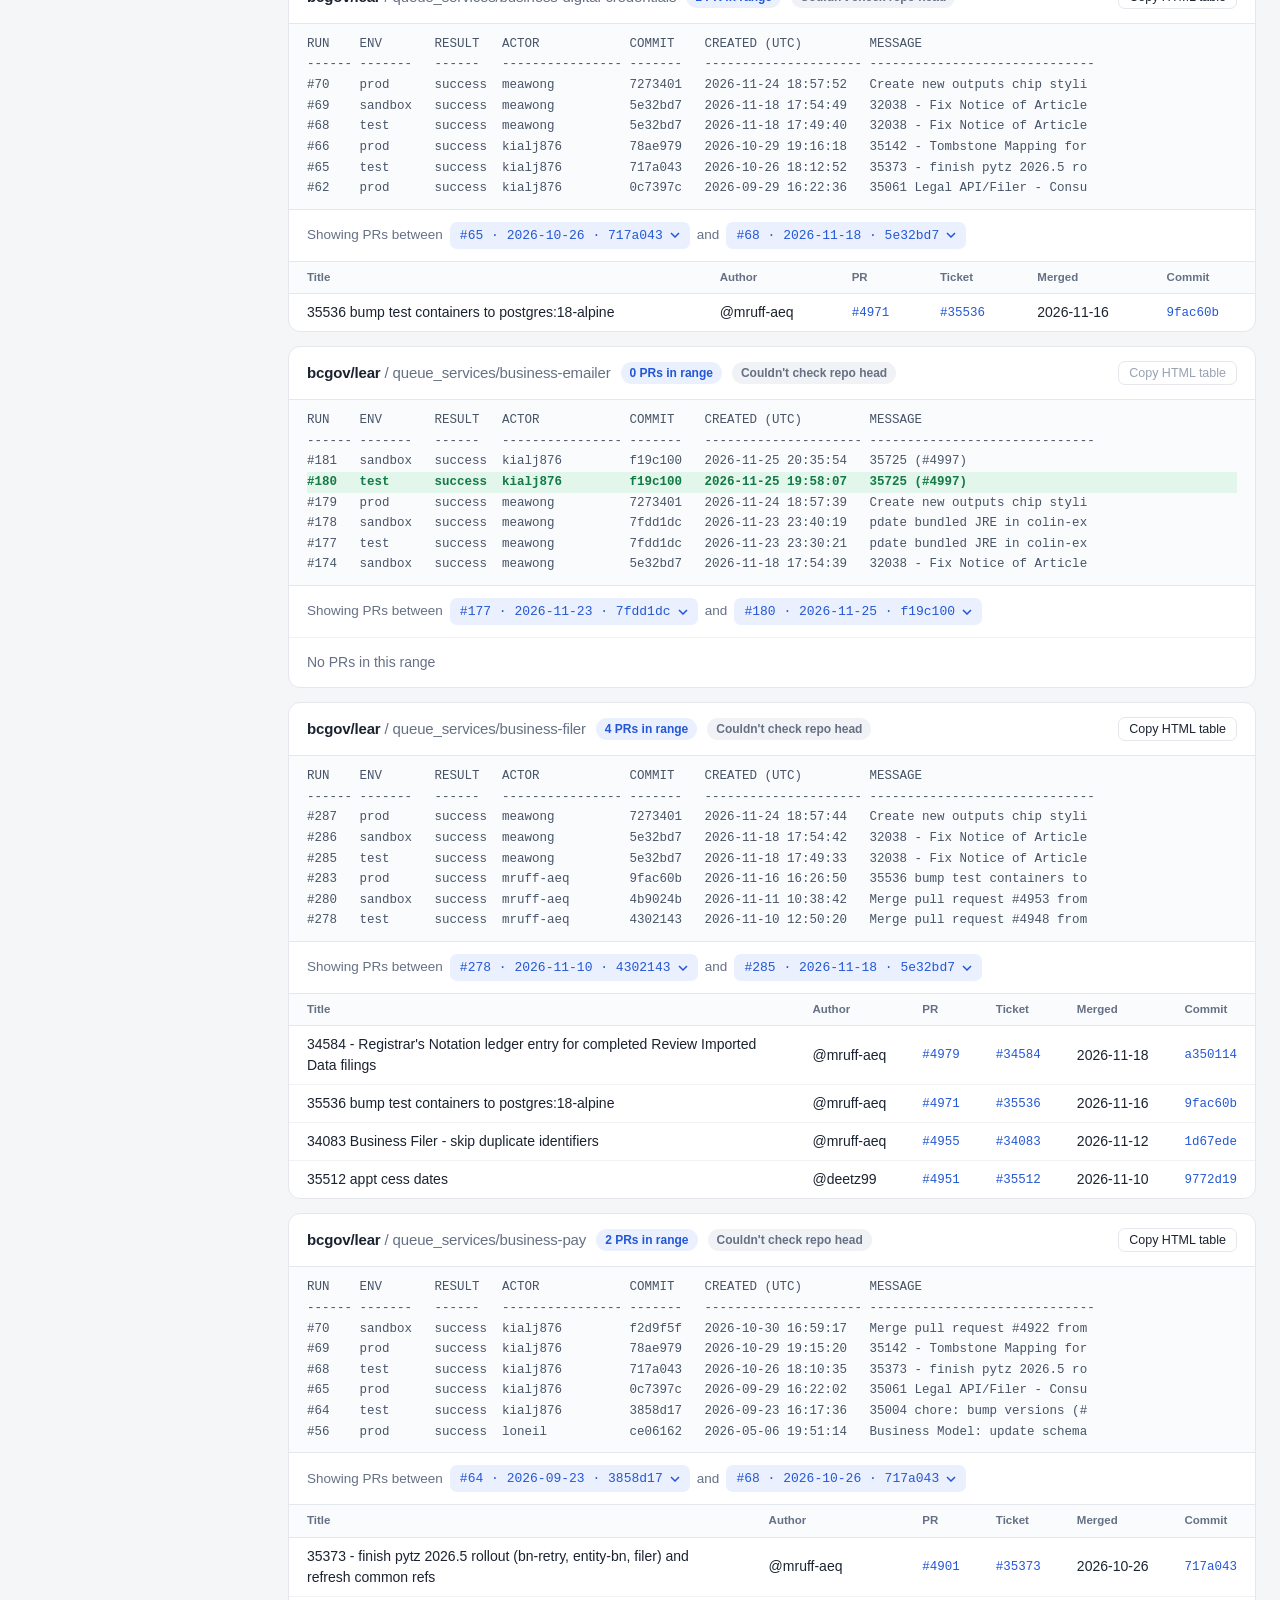
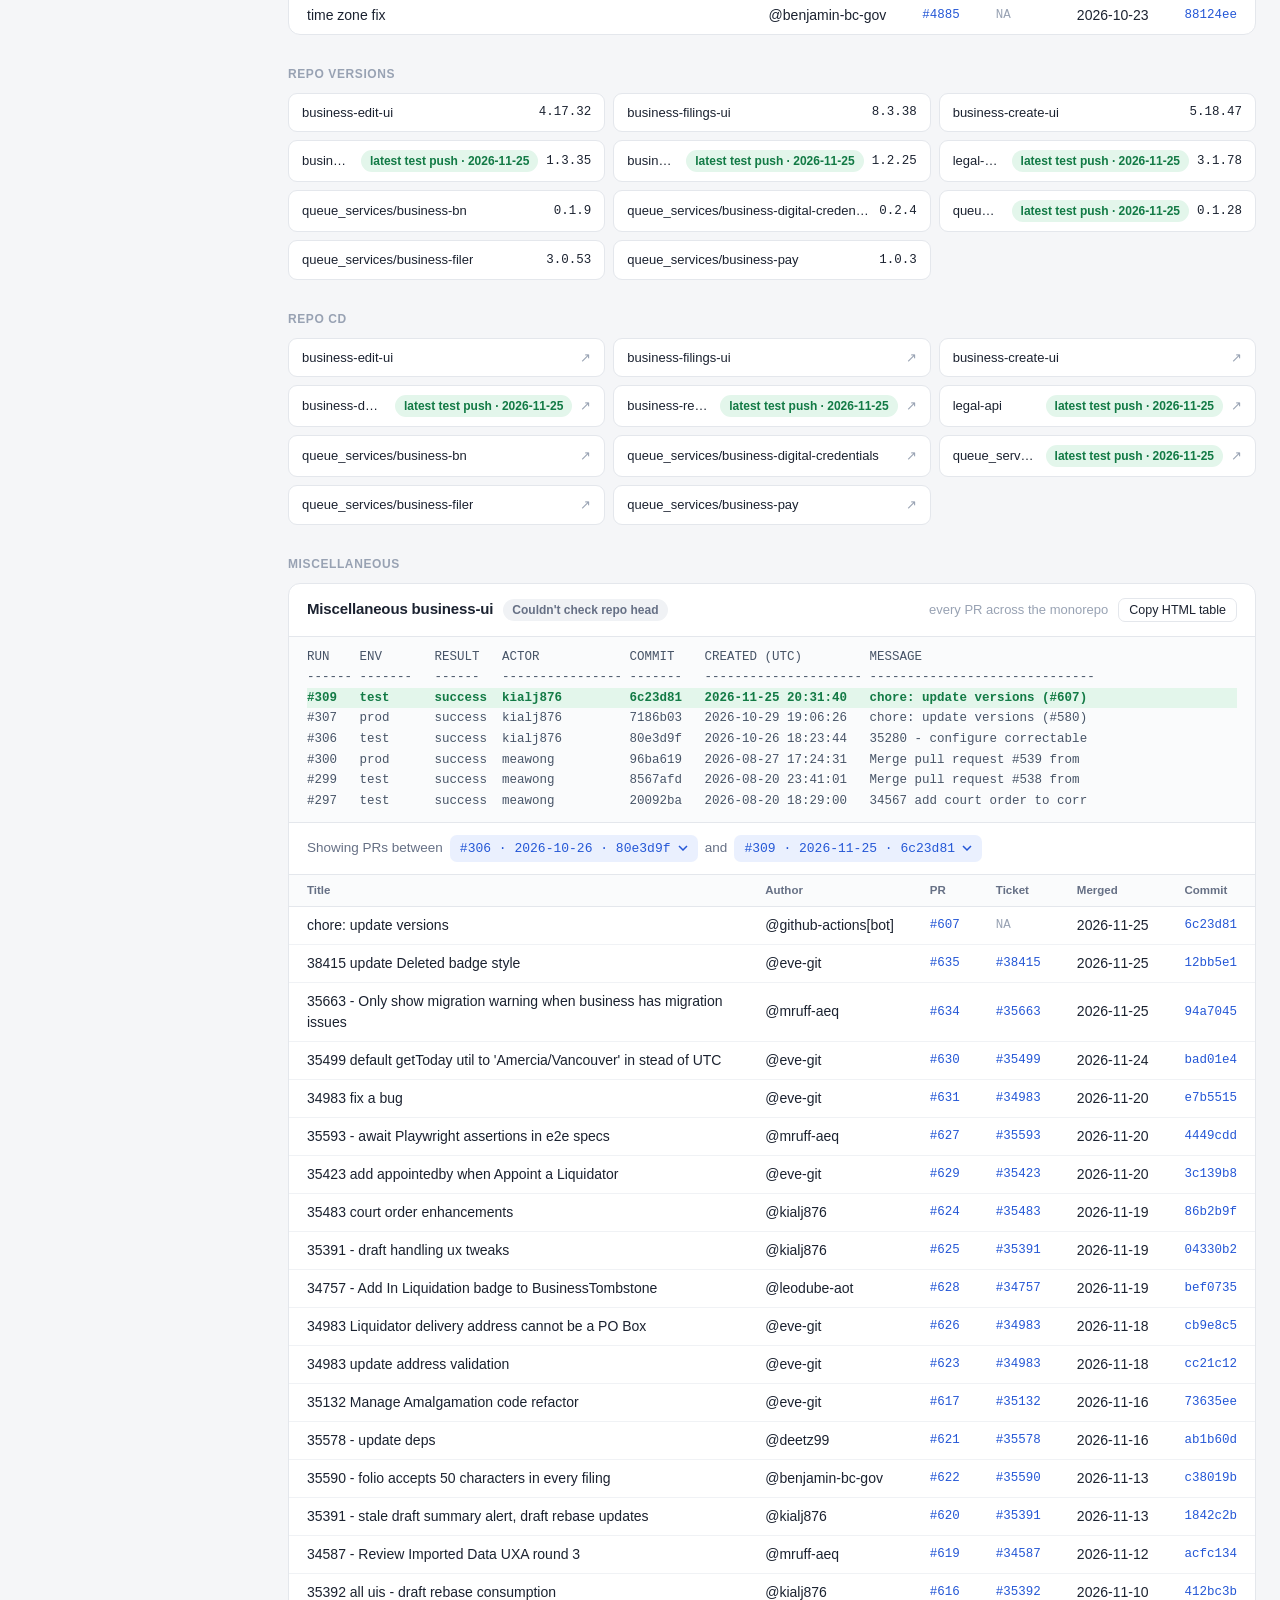
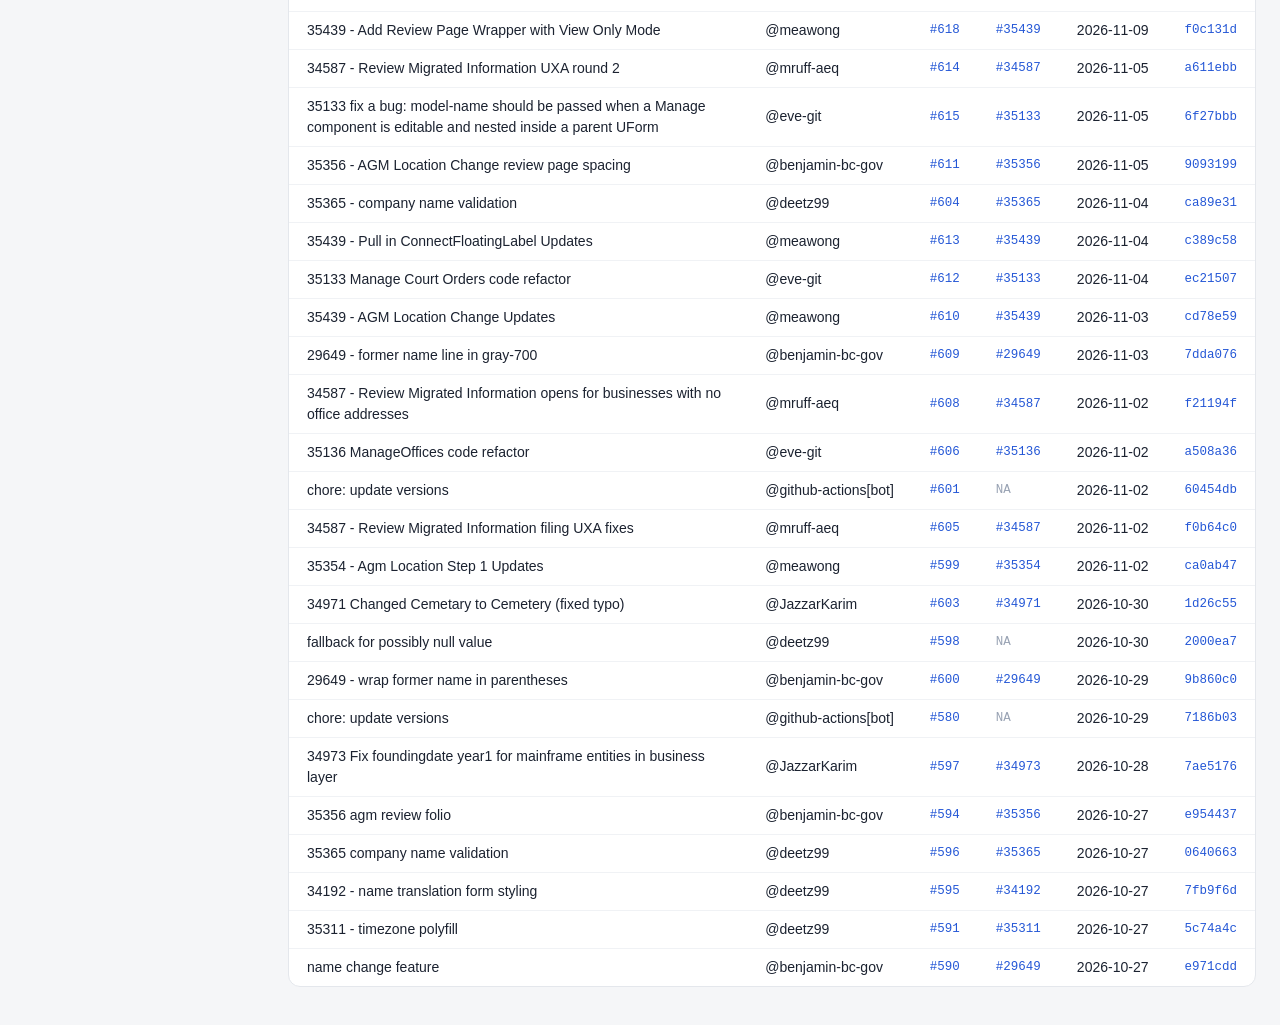
==== commit 285b751d: "Update post-release report [skip ci]" ====
--- a/post-release-report/post-release-report.html
+++ b/post-release-report/post-release-report.html
@@ -2,7 +2,7 @@
 <html lang="en"><head><meta charset="utf-8"><meta name="viewport" content="width=device-width, initial-scale=1"><title>Post-release | BC Gov Release Reports</title><link rel="stylesheet" href="../report.css"></head>
 <body data-report="post">
 <h1>Post-Release Report (PRs that have been pushed into TEST this release cycle)</h1>
-<p>Generated: Thursday, November 26, 2026 at 12:44 PM MST</p>
+<p>Generated: Thursday, November 26, 2026 at 8:01 PM MST</p>
 <!-- bcgov/lear -->
 <h2>
 bcgov/lear
@@ -17,7 +17,7 @@
 #901   test      success  meawong          5e32bd7   2026-11-18 17:49:24   32038 - Fix Notice of Article 
 #893   prod      success  mruff-aeq        9fac60b   2026-11-16 16:24:50   35536 bump test containers to 
 
-<script>document.currentScript.parentElement.prData = {"kind":"post","repo":"bcgov/lear","head":"9b18d5bc9772841c3d624458f2edc102890634fb","branch":"main","from":"5e32bd7","to":"f19c100","optimistic":[{"pr":"#4997","ticket":"#35725","commit":"f19c100","date":"2026-11-25","author":"@ketaki-deodhar","title":"35725"},{"pr":"#4983","ticket":"NA","commit":"b319318","date":"2026-11-25","author":"@sumesh85","title":"Handling 502 (payment required) from pay-api"},{"pr":"#4992","ticket":"#35707","commit":"5f0100d","date":"2026-11-24","author":"@Rajandeep98","title":"35707 - Updated Connection To Db"},{"pr":"#4990","ticket":"#35210","commit":"968fe58","date":"2026-11-24","author":"@ochiu","title":"35210 - sbc finance account updates"},{"pr":"#4988","ticket":"NA","commit":"7273401","date":"2026-11-24","author":"@leodube-aot","title":"Create new outputs chip styling for changed/corrected chips"},{"pr":"#4989","ticket":"NA","commit":"7fdd1dc","date":"2026-11-23","author":"@bolyachevets","title":"pdate bundled JRE in colin-extract-refresh image"},{"pr":"#4985","ticket":"#34517","commit":"0405e25","date":"2026-11-23","author":"@benjamin-bc-gov","title":"34517 - Business Emailer: attach the Liquidation Report output"},{"pr":"#4984","ticket":"#35210","commit":"9a98d02","date":"2026-11-23","author":"@ochiu","title":"35210 - add permissions for new auth account type sbc finance staff"},{"pr":"#4987","ticket":"#35568","commit":"ac3a494","date":"2026-11-23","author":"@mruff-aeq","title":"35568-ar-reminder-login-preset"}],"points":[{"run":907,"sha":"f19c100","date":"2026-11-25","result":"success","newer":3,"onMain":true},{"run":901,"sha":"5e32bd7","date":"2026-11-18","result":"success","newer":12,"onMain":true}],"dynamic":[{"pr":"#5001","ticket":"#35671","commit":"9b18d5b","date":"2026-11-26","author":"@Rajandeep98","title":"35671 - Involuntary Dissolution Stage1"},{"pr":"#4996","ticket":"#35569","commit":"296edd6","date":"2026-11-26","author":"@kialj876","title":"35569 legal-api: court order doc upload 50mb"},{"pr":"#4999","ticket":"#35637","commit":"6ea2764","date":"2026-11-26","author":"@mruff-aeq","title":"35637 Legal API - rejected or validate-only business creation leaves a temporary business behind"},{"pr":"#4997","ticket":"#35725","commit":"f19c100","date":"2026-11-25","author":"@ketaki-deodhar","title":"35725"},{"pr":"#4983","ticket":"NA","commit":"b319318","date":"2026-11-25","author":"@sumesh85","title":"Handling 502 (payment required) from pay-api"},{"pr":"#4992","ticket":"#35707","commit":"5f0100d","date":"2026-11-24","author":"@Rajandeep98","title":"35707 - Updated Connection To Db"},{"pr":"#4990","ticket":"#35210","commit":"968fe58","date":"2026-11-24","author":"@ochiu","title":"35210 - sbc finance account updates"},{"pr":"#4988","ticket":"NA","commit":"7273401","date":"2026-11-24","author":"@leodube-aot","title":"Create new outputs chip styling for changed/corrected chips"},{"pr":"#4989","ticket":"NA","commit":"7fdd1dc","date":"2026-11-23","author":"@bolyachevets","title":"pdate bundled JRE in colin-extract-refresh image"},{"pr":"#4985","ticket":"#34517","commit":"0405e25","date":"2026-11-23","author":"@benjamin-bc-gov","title":"34517 - Business Emailer: attach the Liquidation Report output"},{"pr":"#4984","ticket":"#35210","commit":"9a98d02","date":"2026-11-23","author":"@ochiu","title":"35210 - add permissions for new auth account type sbc finance staff"},{"pr":"#4987","ticket":"#35568","commit":"ac3a494","date":"2026-11-23","author":"@mruff-aeq","title":"35568-ar-reminder-login-preset"}]};</script>
+<script>document.currentScript.parentElement.prData = {"kind":"post","repo":"bcgov/lear","head":"93da845a59fe30cec1709da25e1d573eaa797874","branch":"main","from":"5e32bd7","to":"f19c100","optimistic":[{"pr":"#4997","ticket":"#35725","commit":"f19c100","date":"2026-11-25","author":"@ketaki-deodhar","title":"35725"},{"pr":"#4983","ticket":"NA","commit":"b319318","date":"2026-11-25","author":"@sumesh85","title":"Handling 502 (payment required) from pay-api"},{"pr":"#4992","ticket":"#35707","commit":"5f0100d","date":"2026-11-24","author":"@Rajandeep98","title":"35707 - Updated Connection To Db"},{"pr":"#4990","ticket":"#35210","commit":"968fe58","date":"2026-11-24","author":"@ochiu","title":"35210 - sbc finance account updates"},{"pr":"#4988","ticket":"NA","commit":"7273401","date":"2026-11-24","author":"@leodube-aot","title":"Create new outputs chip styling for changed/corrected chips"},{"pr":"#4989","ticket":"NA","commit":"7fdd1dc","date":"2026-11-23","author":"@bolyachevets","title":"pdate bundled JRE in colin-extract-refresh image"},{"pr":"#4985","ticket":"#34517","commit":"0405e25","date":"2026-11-23","author":"@benjamin-bc-gov","title":"34517 - Business Emailer: attach the Liquidation Report output"},{"pr":"#4984","ticket":"#35210","commit":"9a98d02","date":"2026-11-23","author":"@ochiu","title":"35210 - add permissions for new auth account type sbc finance staff"},{"pr":"#4987","ticket":"#35568","commit":"ac3a494","date":"2026-11-23","author":"@mruff-aeq","title":"35568-ar-reminder-login-preset"}],"points":[{"run":907,"sha":"f19c100","date":"2026-11-25","result":"success","newer":4,"onMain":true},{"run":901,"sha":"5e32bd7","date":"2026-11-18","result":"success","newer":13,"onMain":true}],"dynamic":[{"pr":"#4998","ticket":"#35640","commit":"93da845","date":"2026-11-26","author":"@meawong","title":"35640 - Allow Name Adoption for Continued In Companies"},{"pr":"#5001","ticket":"#35671","commit":"9b18d5b","date":"2026-11-26","author":"@Rajandeep98","title":"35671 - Involuntary Dissolution Stage1"},{"pr":"#4996","ticket":"#35569","commit":"296edd6","date":"2026-11-26","author":"@kialj876","title":"35569 legal-api: court order doc upload 50mb"},{"pr":"#4999","ticket":"#35637","commit":"6ea2764","date":"2026-11-26","author":"@mruff-aeq","title":"35637 Legal API - rejected or validate-only business creation leaves a temporary business behind"},{"pr":"#4997","ticket":"#35725","commit":"f19c100","date":"2026-11-25","author":"@ketaki-deodhar","title":"35725"},{"pr":"#4983","ticket":"NA","commit":"b319318","date":"2026-11-25","author":"@sumesh85","title":"Handling 502 (payment required) from pay-api"},{"pr":"#4992","ticket":"#35707","commit":"5f0100d","date":"2026-11-24","author":"@Rajandeep98","title":"35707 - Updated Connection To Db"},{"pr":"#4990","ticket":"#35210","commit":"968fe58","date":"2026-11-24","author":"@ochiu","title":"35210 - sbc finance account updates"},{"pr":"#4988","ticket":"NA","commit":"7273401","date":"2026-11-24","author":"@leodube-aot","title":"Create new outputs chip styling for changed/corrected chips"},{"pr":"#4989","ticket":"NA","commit":"7fdd1dc","date":"2026-11-23","author":"@bolyachevets","title":"pdate bundled JRE in colin-extract-refresh image"},{"pr":"#4985","ticket":"#34517","commit":"0405e25","date":"2026-11-23","author":"@benjamin-bc-gov","title":"34517 - Business Emailer: attach the Liquidation Report output"},{"pr":"#4984","ticket":"#35210","commit":"9a98d02","date":"2026-11-23","author":"@ochiu","title":"35210 - add permissions for new auth account type sbc finance staff"},{"pr":"#4987","ticket":"#35568","commit":"ac3a494","date":"2026-11-23","author":"@mruff-aeq","title":"35568-ar-reminder-login-preset"}]};</script>
 </pre>
 <hr>
 <!-- bcgov/business-filings-ui -->
@@ -119,7 +119,7 @@
 #78    test      success  kialj876         717a043   2026-10-26 18:13:01   35373 - finish pytz 2026.5 ro 
 #74    prod      success  kialj876         0c7397c   2026-09-29 16:22:21   35061 Legal API/Filer - Consu 
 
-<script>document.currentScript.parentElement.prData = {"kind":"post","repo":"bcgov/lear","head":"9b18d5bc9772841c3d624458f2edc102890634fb","branch":"main","from":"","to":"","optimistic":[],"points":[{"run":81,"sha":"5e32bd7","date":"2026-11-18","result":"success","newer":0,"onMain":true},{"run":78,"sha":"717a043","date":"2026-10-26","result":"success","newer":1,"onMain":true}],"dynamic":[{"pr":"#4971","ticket":"#35536","commit":"9fac60b","date":"2026-11-16","author":"@mruff-aeq","title":"35536 bump test containers to postgres:18-alpine"}]};</script>
+<script>document.currentScript.parentElement.prData = {"kind":"post","repo":"bcgov/lear","head":"93da845a59fe30cec1709da25e1d573eaa797874","branch":"main","from":"","to":"","optimistic":[],"points":[{"run":81,"sha":"5e32bd7","date":"2026-11-18","result":"success","newer":0,"onMain":true},{"run":78,"sha":"717a043","date":"2026-10-26","result":"success","newer":1,"onMain":true}],"dynamic":[{"pr":"#4971","ticket":"#35536","commit":"9fac60b","date":"2026-11-16","author":"@mruff-aeq","title":"35536 bump test containers to postgres:18-alpine"}]};</script>
 </pre>
 <hr>
 <!-- bcgov/lear queue_services/business-digital-credentials -->
@@ -136,7 +136,7 @@
 #65    test      success  kialj876         717a043   2026-10-26 18:12:52   35373 - finish pytz 2026.5 ro 
 #62    prod      success  kialj876         0c7397c   2026-09-29 16:22:36   35061 Legal API/Filer - Consu 
 
-<script>document.currentScript.parentElement.prData = {"kind":"post","repo":"bcgov/lear","head":"9b18d5bc9772841c3d624458f2edc102890634fb","branch":"main","from":"","to":"","optimistic":[],"points":[{"run":68,"sha":"5e32bd7","date":"2026-11-18","result":"success","newer":0,"onMain":true},{"run":65,"sha":"717a043","date":"2026-10-26","result":"success","newer":1,"onMain":true}],"dynamic":[{"pr":"#4971","ticket":"#35536","commit":"9fac60b","date":"2026-11-16","author":"@mruff-aeq","title":"35536 bump test containers to postgres:18-alpine"}]};</script>
+<script>document.currentScript.parentElement.prData = {"kind":"post","repo":"bcgov/lear","head":"93da845a59fe30cec1709da25e1d573eaa797874","branch":"main","from":"","to":"","optimistic":[],"points":[{"run":68,"sha":"5e32bd7","date":"2026-11-18","result":"success","newer":0,"onMain":true},{"run":65,"sha":"717a043","date":"2026-10-26","result":"success","newer":1,"onMain":true}],"dynamic":[{"pr":"#4971","ticket":"#35536","commit":"9fac60b","date":"2026-11-16","author":"@mruff-aeq","title":"35536 bump test containers to postgres:18-alpine"}]};</script>
 </pre>
 <hr>
 <!-- bcgov/lear queue_services/business-emailer -->
@@ -153,7 +153,7 @@
 #177   test      success  meawong          7fdd1dc   2026-11-23 23:30:21   pdate bundled JRE in colin-ex 
 #174   sandbox   success  meawong          5e32bd7   2026-11-18 17:54:39   32038 - Fix Notice of Article 
 
-<script>document.currentScript.parentElement.prData = {"kind":"post","repo":"bcgov/lear","head":"9b18d5bc9772841c3d624458f2edc102890634fb","branch":"main","from":"7fdd1dc","to":"f19c100","optimistic":[],"points":[{"run":180,"sha":"f19c100","date":"2026-11-25","result":"success","newer":0,"onMain":true},{"run":177,"sha":"7fdd1dc","date":"2026-11-23","result":"success","newer":0,"onMain":true}],"dynamic":[]};</script>
+<script>document.currentScript.parentElement.prData = {"kind":"post","repo":"bcgov/lear","head":"93da845a59fe30cec1709da25e1d573eaa797874","branch":"main","from":"7fdd1dc","to":"f19c100","optimistic":[],"points":[{"run":180,"sha":"f19c100","date":"2026-11-25","result":"success","newer":0,"onMain":true},{"run":177,"sha":"7fdd1dc","date":"2026-11-23","result":"success","newer":0,"onMain":true}],"dynamic":[]};</script>
 </pre>
 <hr>
 <!-- bcgov/lear queue_services/business-filer -->
@@ -170,7 +170,7 @@
 #280   sandbox   success  mruff-aeq        4b9024b   2026-11-11 10:38:42   Merge pull request #4953 from 
 #278   test      success  mruff-aeq        4302143   2026-11-10 12:50:20   Merge pull request #4948 from 
 
-<script>document.currentScript.parentElement.prData = {"kind":"post","repo":"bcgov/lear","head":"9b18d5bc9772841c3d624458f2edc102890634fb","branch":"main","from":"4302143","to":"5e32bd7","optimistic":[{"pr":"#4979","ticket":"#34584","commit":"a350114","date":"2026-11-18","author":"@mruff-aeq","title":"34584 - Registrar's Notation ledger entry for completed Review Imported Data filings"},{"pr":"#4971","ticket":"#35536","commit":"9fac60b","date":"2026-11-16","author":"@mruff-aeq","title":"35536 bump test containers to postgres:18-alpine"},{"pr":"#4955","ticket":"#34083","commit":"1d67ede","date":"2026-11-12","author":"@mruff-aeq","title":"34083 Business Filer - skip duplicate identifiers"},{"pr":"#4951","ticket":"#35512","commit":"9772d19","date":"2026-11-10","author":"@deetz99","title":"35512 appt cess dates"}],"points":[{"run":285,"sha":"5e32bd7","date":"2026-11-18","result":"success","newer":0,"onMain":true},{"run":278,"sha":"4302143","date":"2026-11-10","result":"success","newer":4,"onMain":true}],"dynamic":[{"pr":"#4979","ticket":"#34584","commit":"a350114","date":"2026-11-18","author":"@mruff-aeq","title":"34584 - Registrar's Notation ledger entry for completed Review Imported Data filings"},{"pr":"#4971","ticket":"#35536","commit":"9fac60b","date":"2026-11-16","author":"@mruff-aeq","title":"35536 bump test containers to postgres:18-alpine"},{"pr":"#4955","ticket":"#34083","commit":"1d67ede","date":"2026-11-12","author":"@mruff-aeq","title":"34083 Business Filer - skip duplicate identifiers"},{"pr":"#4951","ticket":"#35512","commit":"9772d19","date":"2026-11-10","author":"@deetz99","title":"35512 appt cess dates"}]};</script>
+<script>document.currentScript.parentElement.prData = {"kind":"post","repo":"bcgov/lear","head":"93da845a59fe30cec1709da25e1d573eaa797874","branch":"main","from":"4302143","to":"5e32bd7","optimistic":[{"pr":"#4979","ticket":"#34584","commit":"a350114","date":"2026-11-18","author":"@mruff-aeq","title":"34584 - Registrar's Notation ledger entry for completed Review Imported Data filings"},{"pr":"#4971","ticket":"#35536","commit":"9fac60b","date":"2026-11-16","author":"@mruff-aeq","title":"35536 bump test containers to postgres:18-alpine"},{"pr":"#4955","ticket":"#34083","commit":"1d67ede","date":"2026-11-12","author":"@mruff-aeq","title":"34083 Business Filer - skip duplicate identifiers"},{"pr":"#4951","ticket":"#35512","commit":"9772d19","date":"2026-11-10","author":"@deetz99","title":"35512 appt cess dates"}],"points":[{"run":285,"sha":"5e32bd7","date":"2026-11-18","result":"success","newer":0,"onMain":true},{"run":278,"sha":"4302143","date":"2026-11-10","result":"success","newer":4,"onMain":true}],"dynamic":[{"pr":"#4979","ticket":"#34584","commit":"a350114","date":"2026-11-18","author":"@mruff-aeq","title":"34584 - Registrar's Notation ledger entry for completed Review Imported Data filings"},{"pr":"#4971","ticket":"#35536","commit":"9fac60b","date":"2026-11-16","author":"@mruff-aeq","title":"35536 bump test containers to postgres:18-alpine"},{"pr":"#4955","ticket":"#34083","commit":"1d67ede","date":"2026-11-12","author":"@mruff-aeq","title":"34083 Business Filer - skip duplicate identifiers"},{"pr":"#4951","ticket":"#35512","commit":"9772d19","date":"2026-11-10","author":"@deetz99","title":"35512 appt cess dates"}]};</script>
 </pre>
 <hr>
 <!-- bcgov/lear queue_services/business-pay -->
@@ -187,7 +187,7 @@
 #64    test      success  kialj876         3858d17   2026-09-23 16:17:36   35004 chore: bump versions (# 
 #56    prod      success  loneil           ce06162   2026-05-06 19:51:14   Business Model: update schema 
 
-<script>document.currentScript.parentElement.prData = {"kind":"post","repo":"bcgov/lear","head":"9b18d5bc9772841c3d624458f2edc102890634fb","branch":"main","from":"","to":"","optimistic":[],"points":[{"run":68,"sha":"717a043","date":"2026-10-26","result":"success","newer":0,"onMain":true},{"run":64,"sha":"3858d17","date":"2026-09-23","result":"success","newer":2,"onMain":true}],"dynamic":[{"pr":"#4901","ticket":"#35373","commit":"717a043","date":"2026-10-26","author":"@mruff-aeq","title":"35373 - finish pytz 2026.5 rollout (bn-retry, entity-bn, filer) and refresh common refs"},{"pr":"#4885","ticket":"NA","commit":"88124ee","date":"2026-10-23","author":"@benjamin-bc-gov","title":"time zone fix"}]};</script>
+<script>document.currentScript.parentElement.prData = {"kind":"post","repo":"bcgov/lear","head":"93da845a59fe30cec1709da25e1d573eaa797874","branch":"main","from":"","to":"","optimistic":[],"points":[{"run":68,"sha":"717a043","date":"2026-10-26","result":"success","newer":0,"onMain":true},{"run":64,"sha":"3858d17","date":"2026-09-23","result":"success","newer":2,"onMain":true}],"dynamic":[{"pr":"#4901","ticket":"#35373","commit":"717a043","date":"2026-10-26","author":"@mruff-aeq","title":"35373 - finish pytz 2026.5 rollout (bn-retry, entity-bn, filer) and refresh common refs"},{"pr":"#4885","ticket":"NA","commit":"88124ee","date":"2026-10-23","author":"@benjamin-bc-gov","title":"time zone fix"}]};</script>
 </pre>
 <hr>
 <!-- repo versions -->
@@ -222,7 +222,7 @@
   </li>
   <li><strong>legal-api</strong>
     <ul>
-      <li>3.1.77</li>
+      <li>3.1.78</li>
     </ul>
   </li>
   <li><strong>queue_services/business-bn</strong>
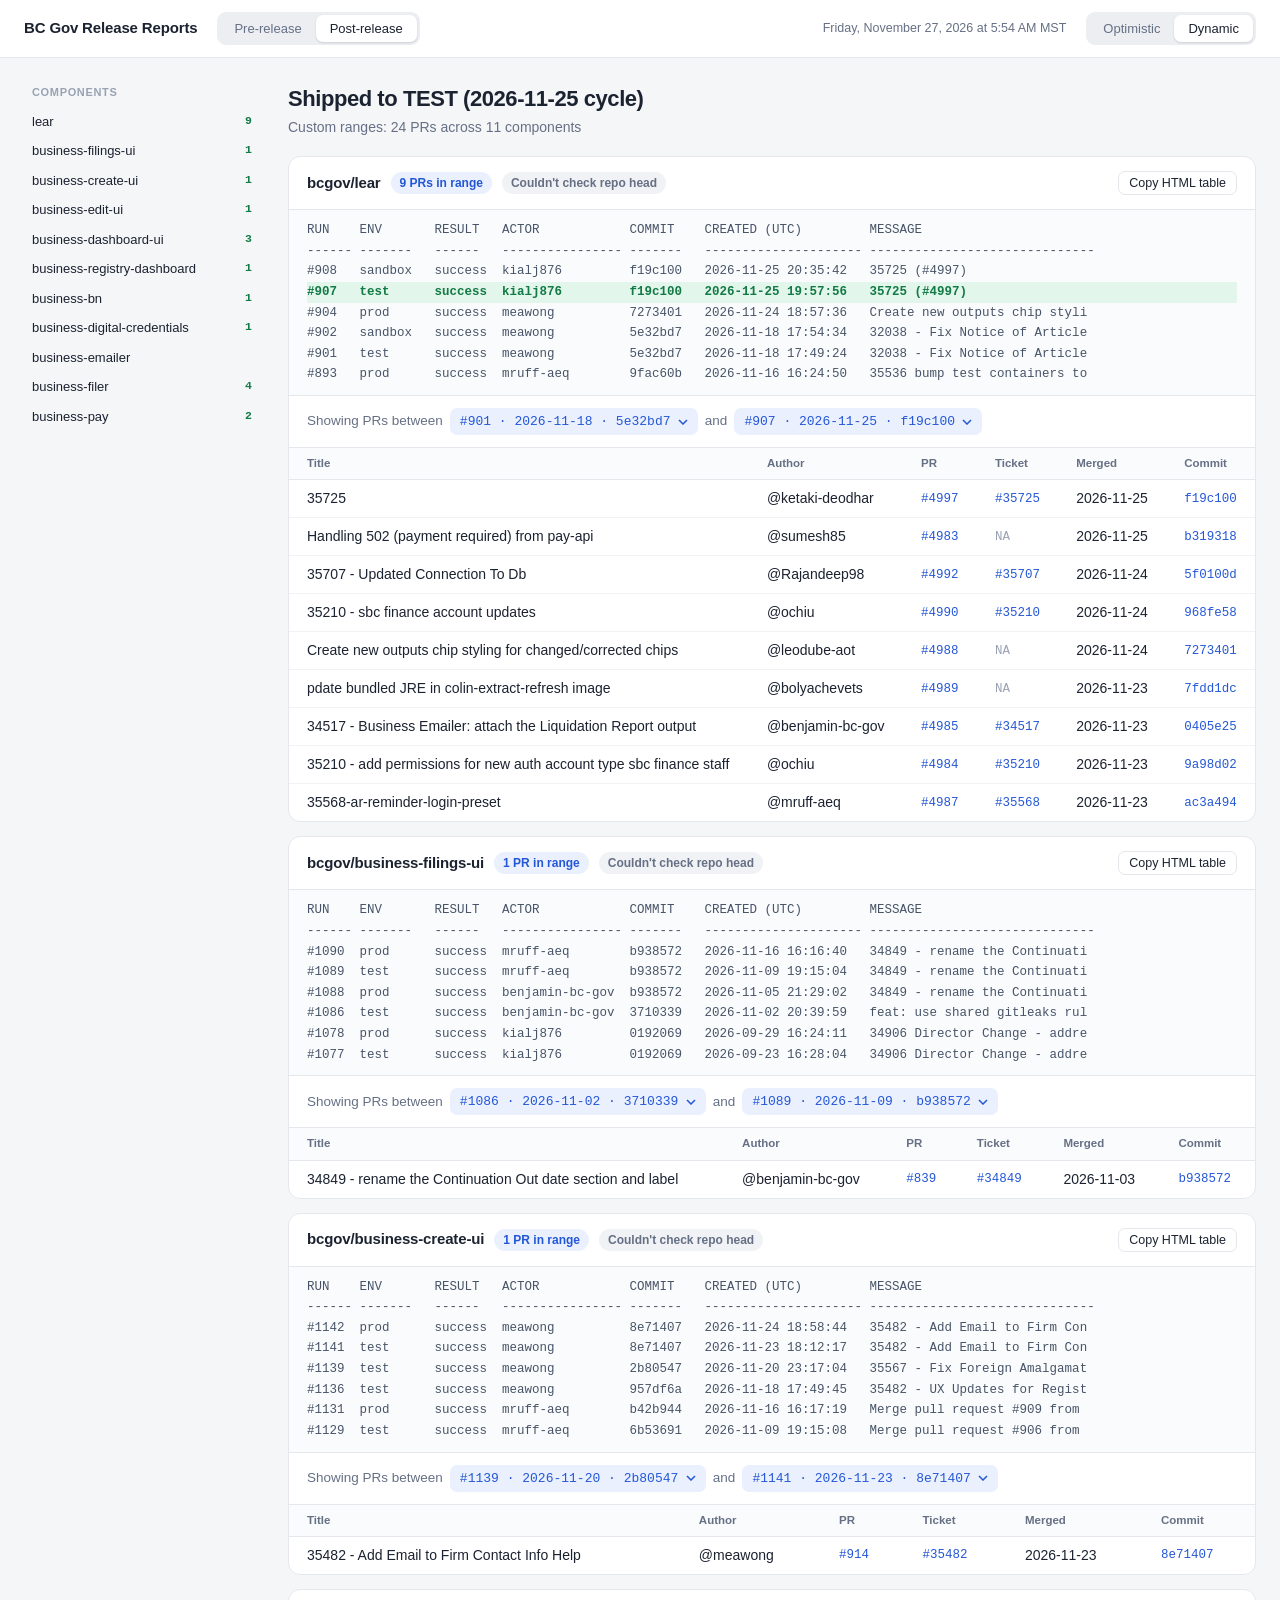
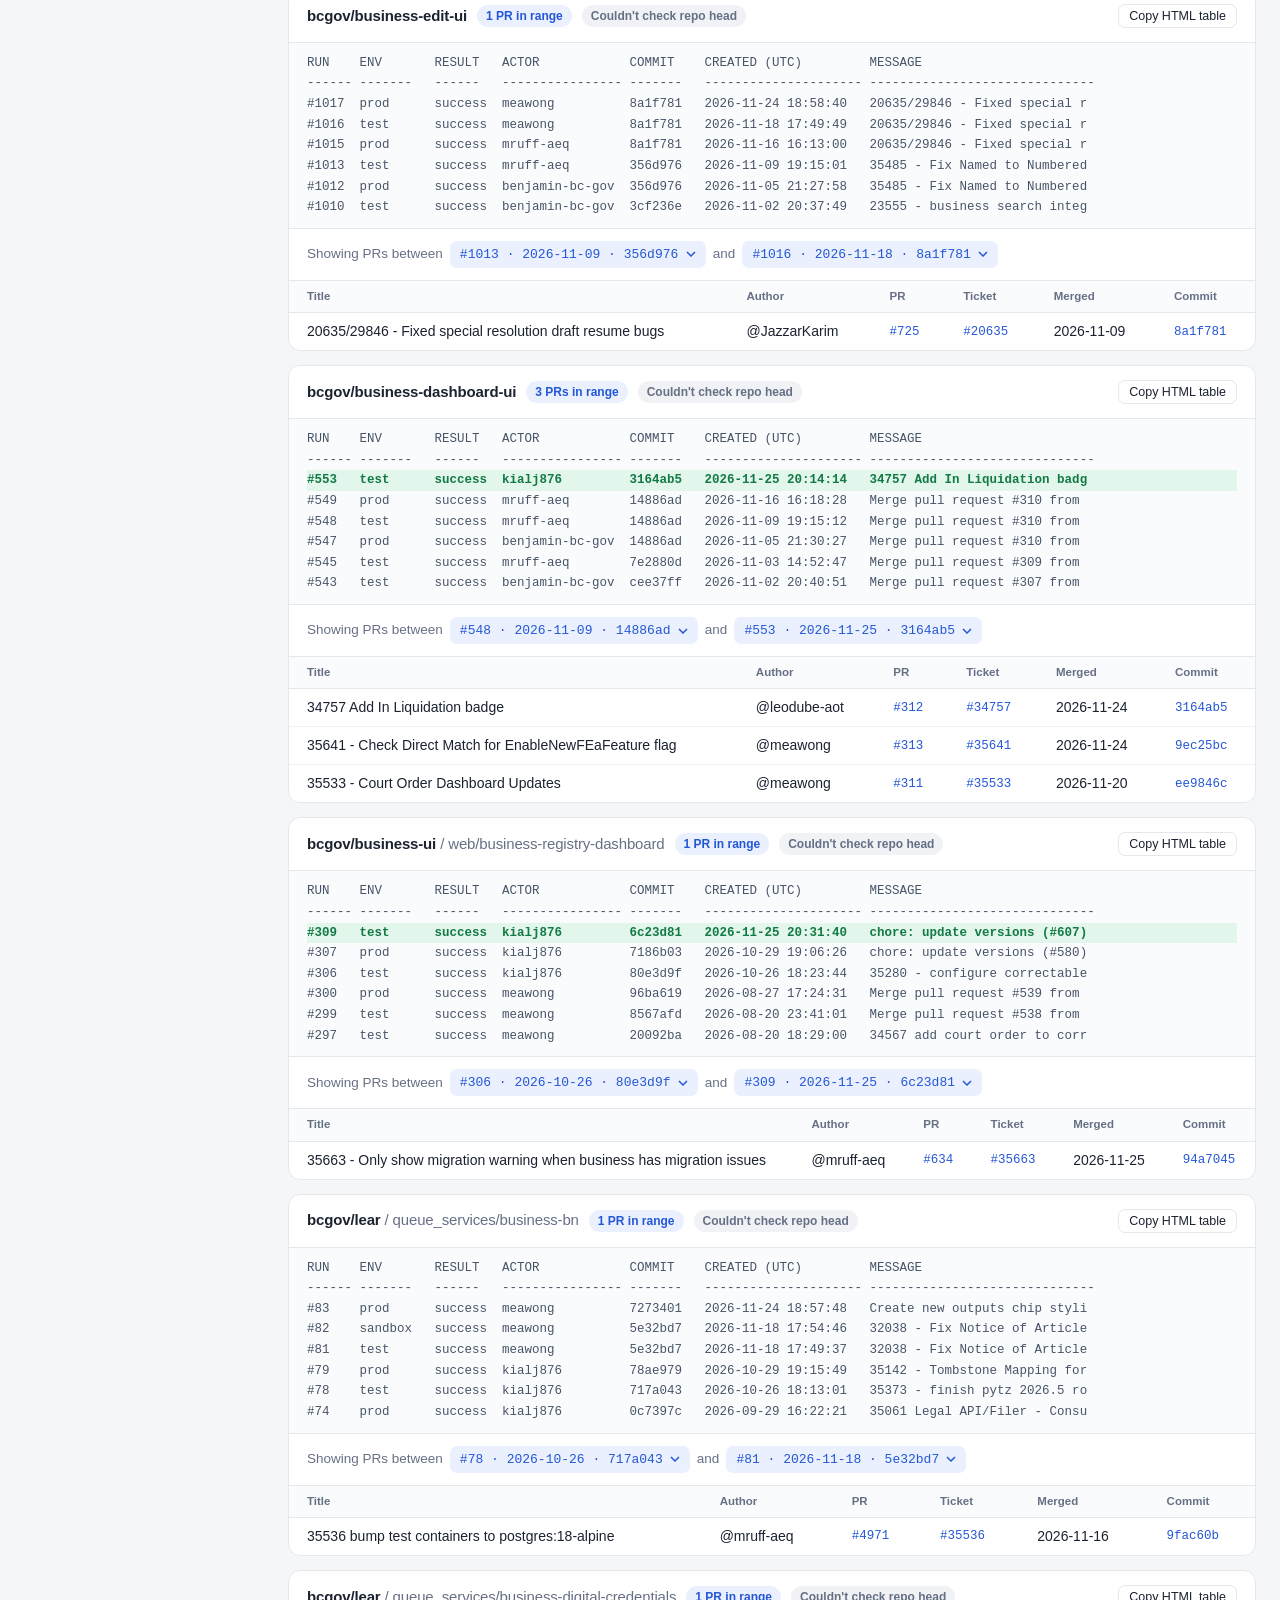
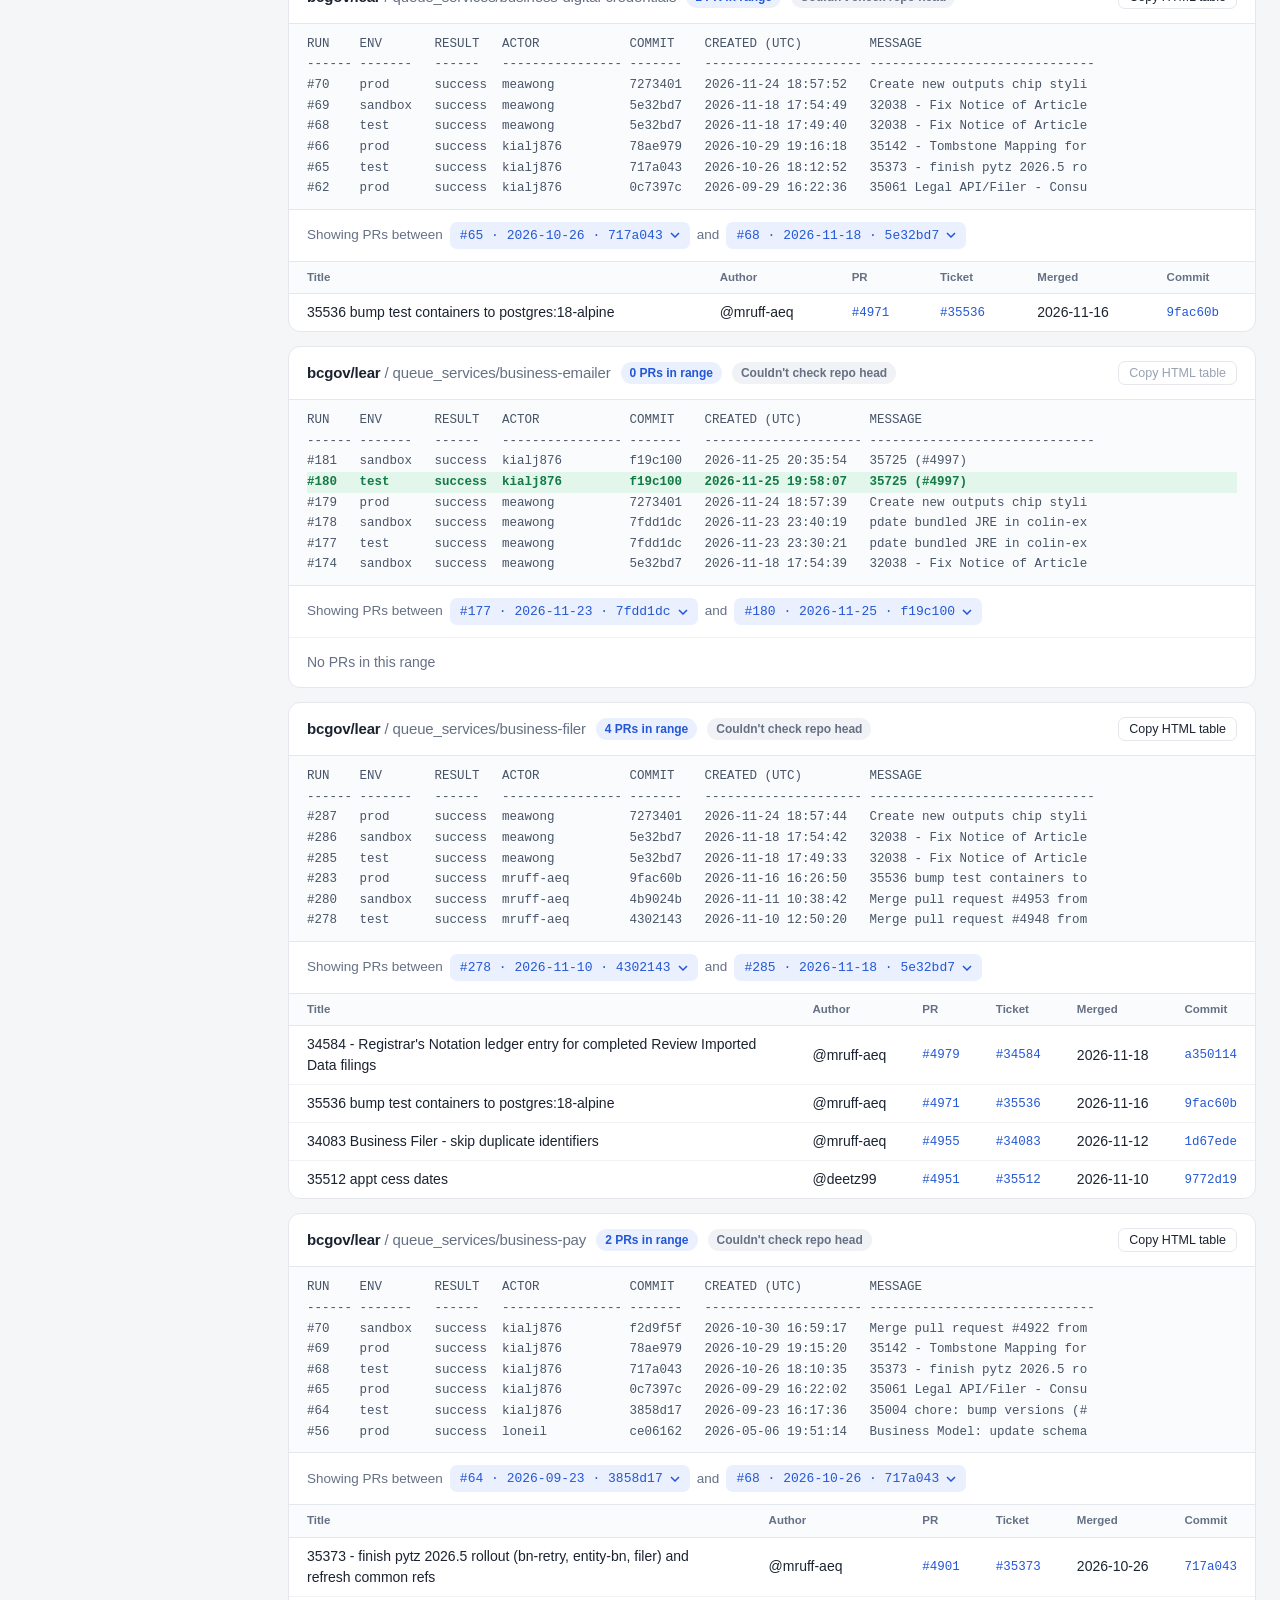
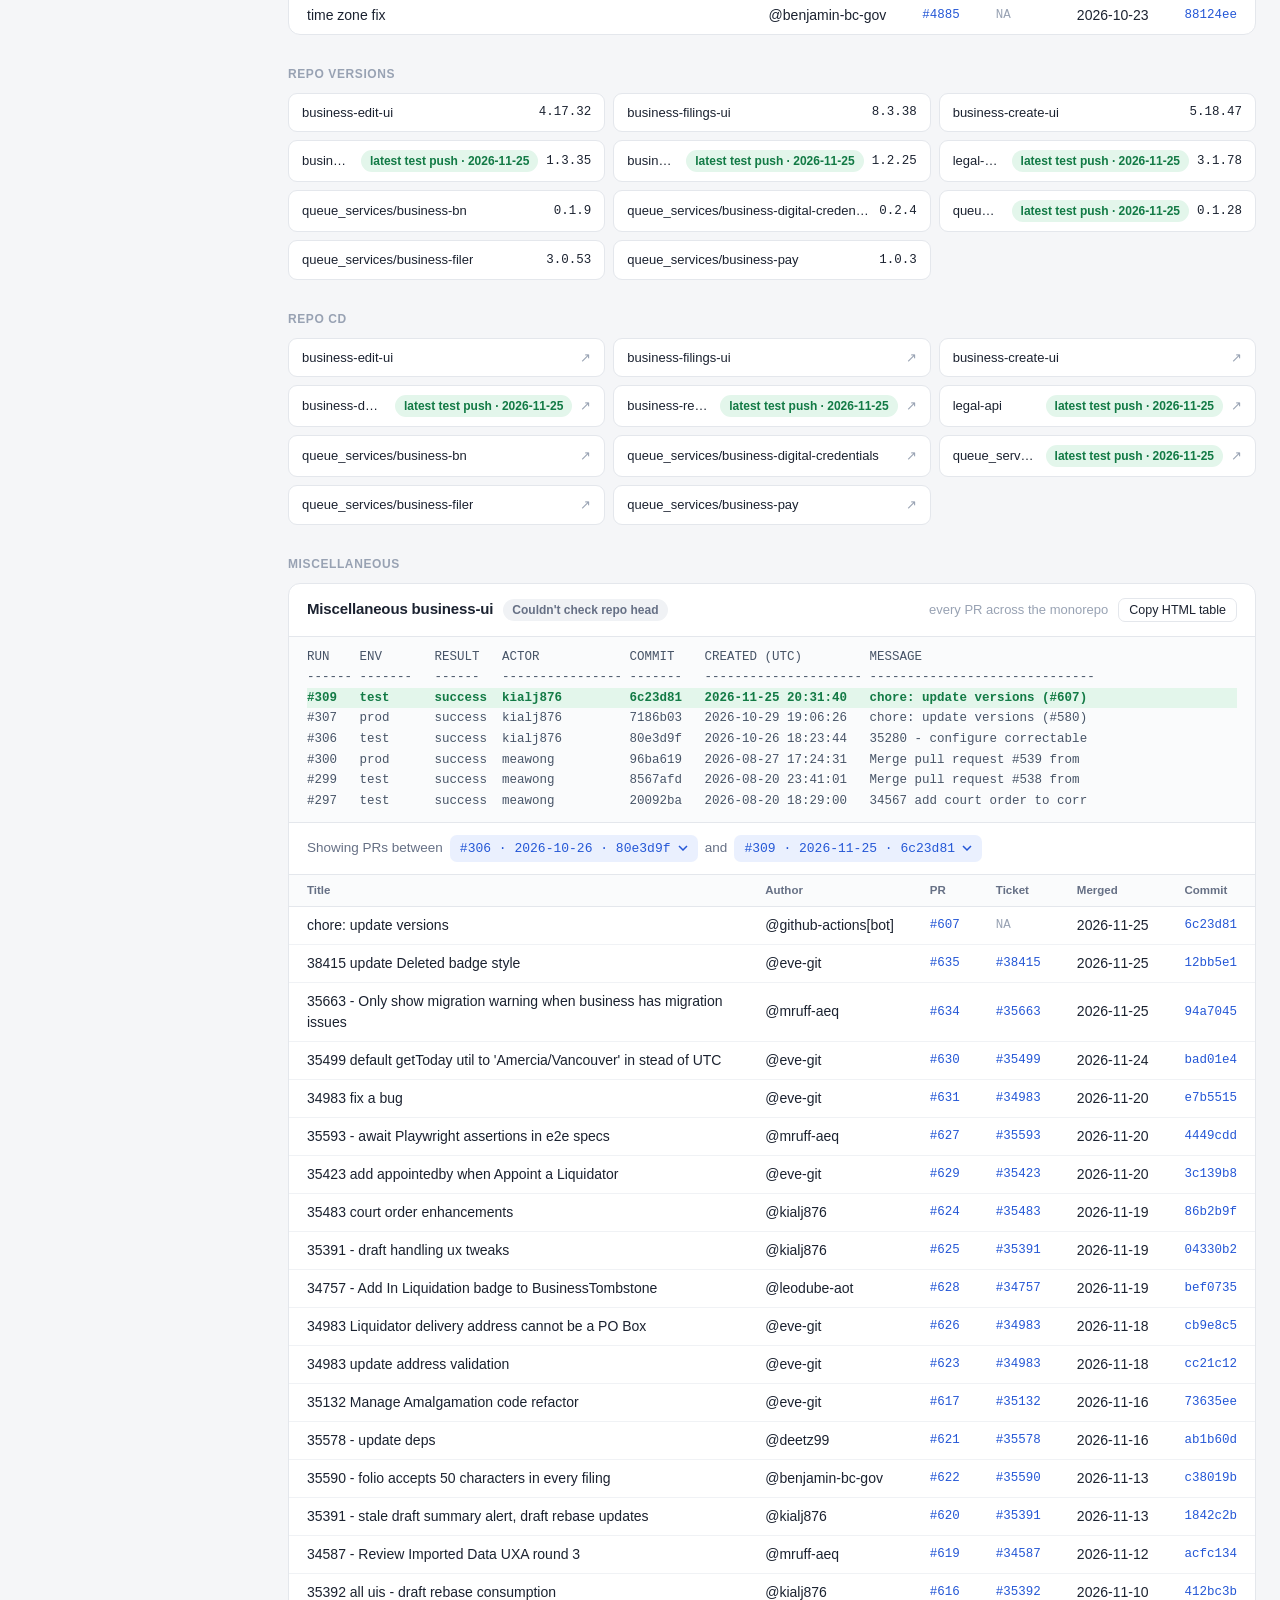
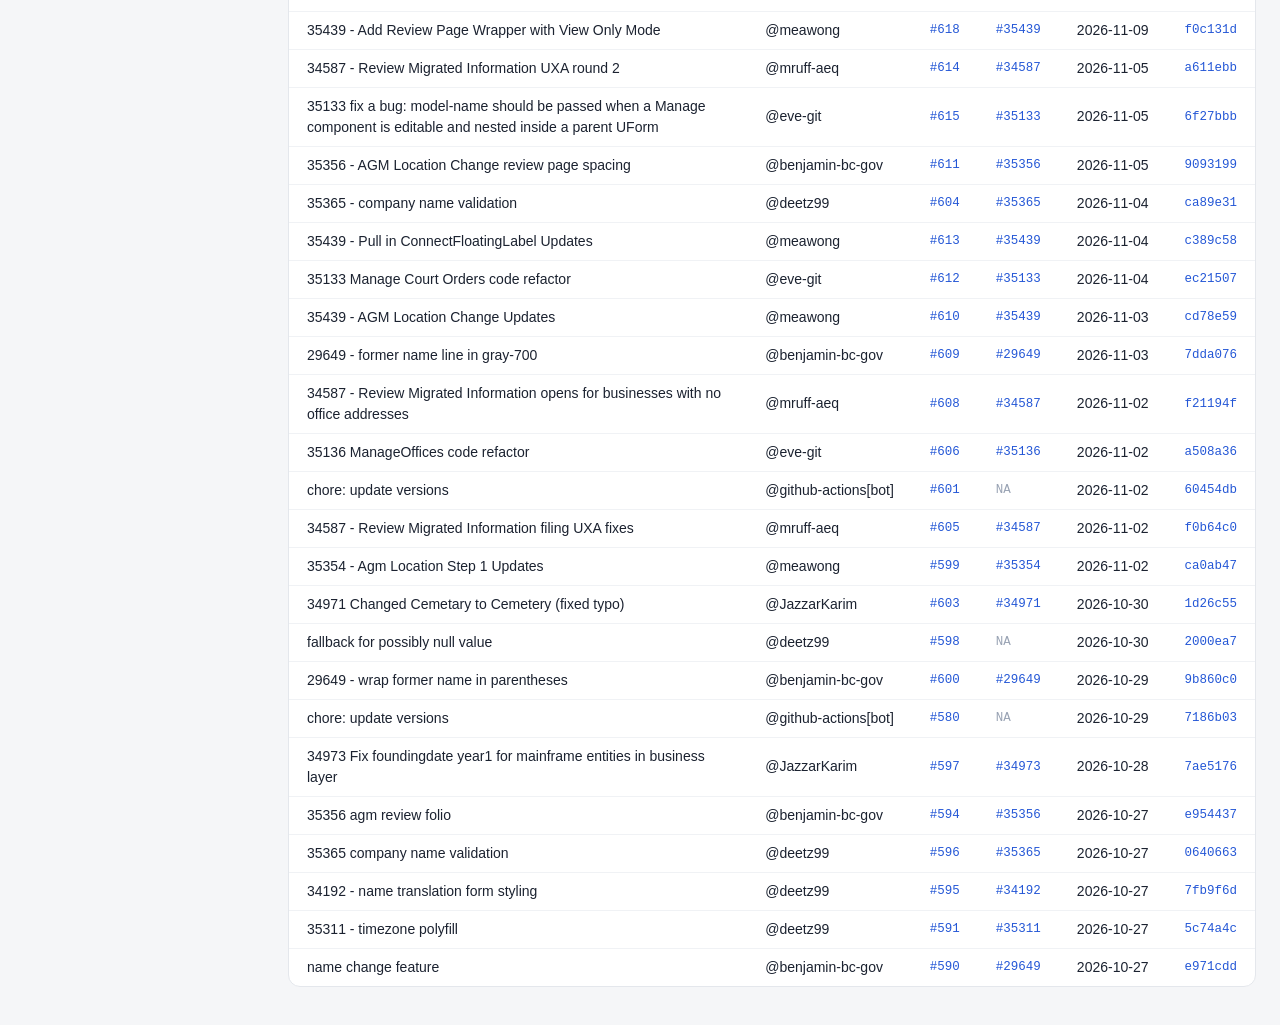
==== commit b7e033f3: "Update post-release report [skip ci]" ====
--- a/post-release-report/post-release-report.html
+++ b/post-release-report/post-release-report.html
@@ -2,7 +2,7 @@
 <html lang="en"><head><meta charset="utf-8"><meta name="viewport" content="width=device-width, initial-scale=1"><title>Post-release | BC Gov Release Reports</title><link rel="stylesheet" href="../report.css"></head>
 <body data-report="post">
 <h1>Post-Release Report (PRs that have been pushed into TEST this release cycle)</h1>
-<p>Generated: Thursday, November 26, 2026 at 8:01 PM MST</p>
+<p>Generated: Friday, November 27, 2026 at 5:54 AM MST</p>
 <!-- bcgov/lear -->
 <h2>
 bcgov/lear
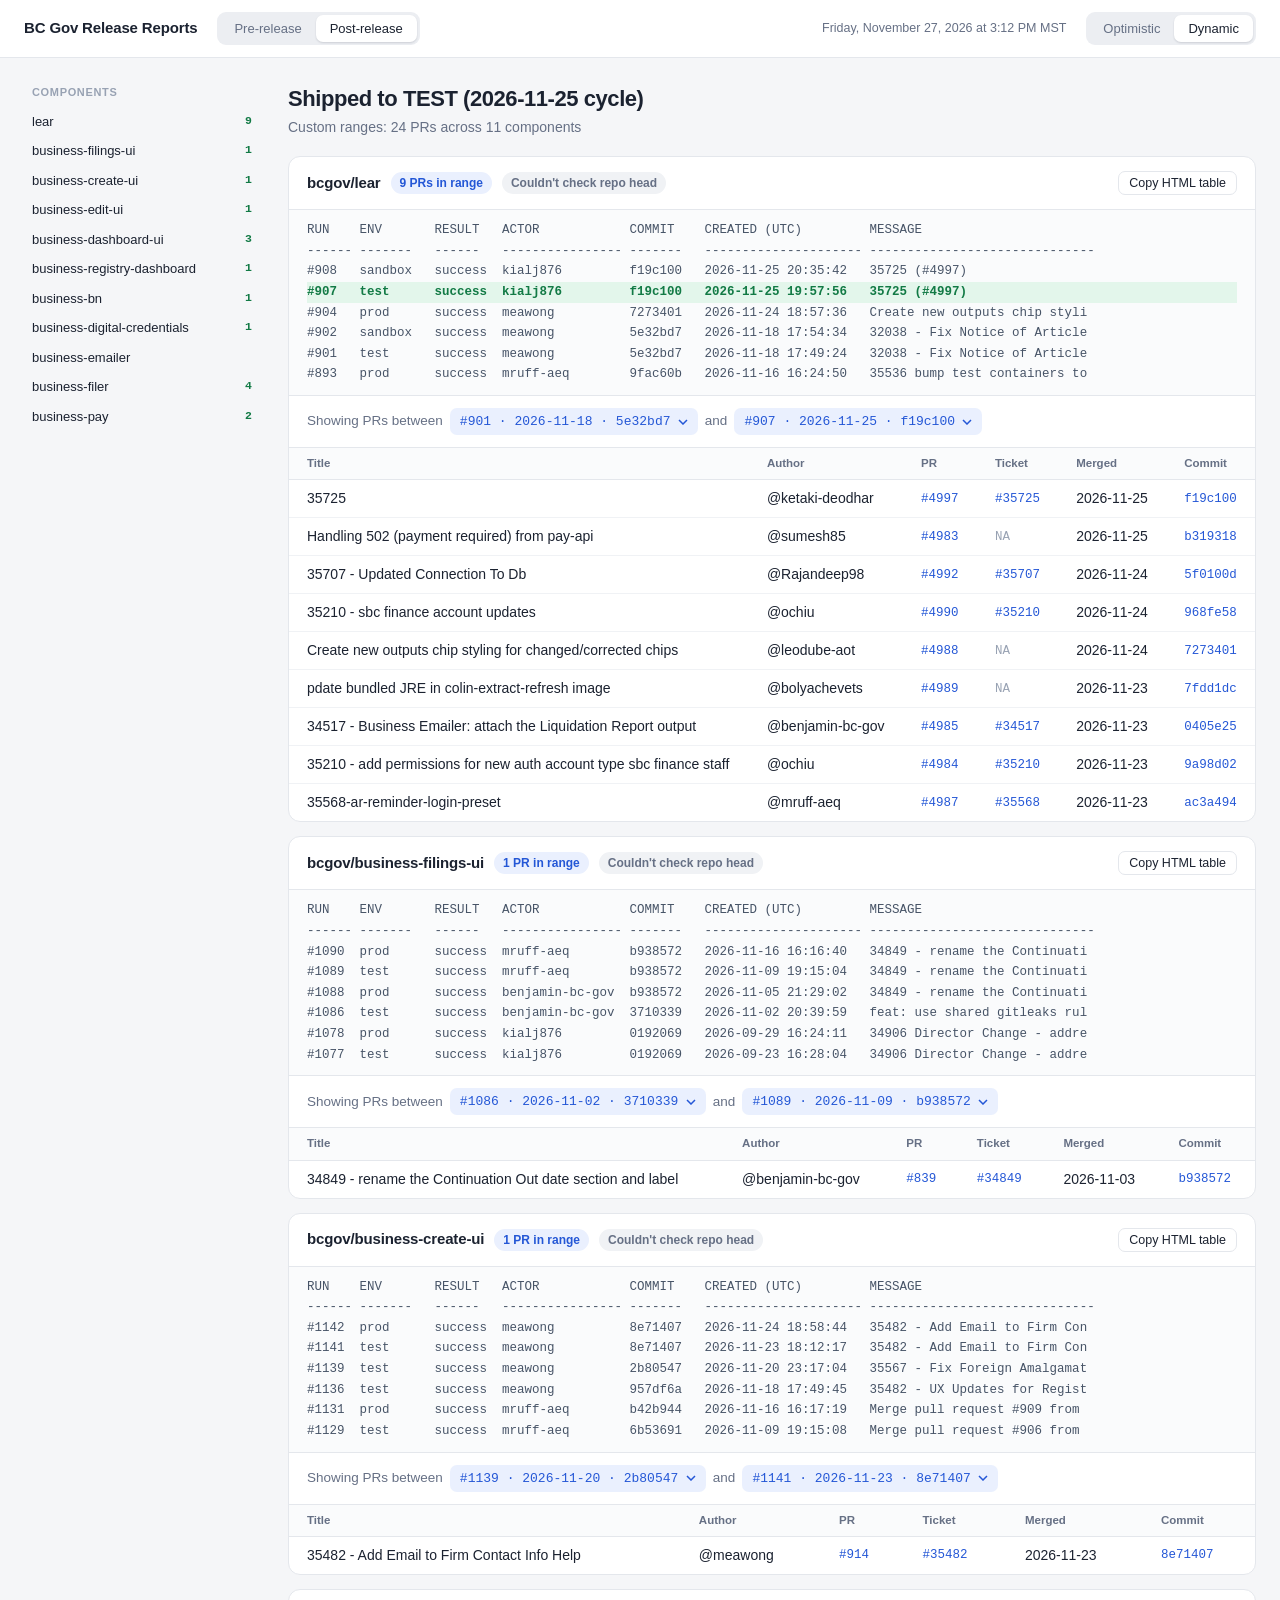
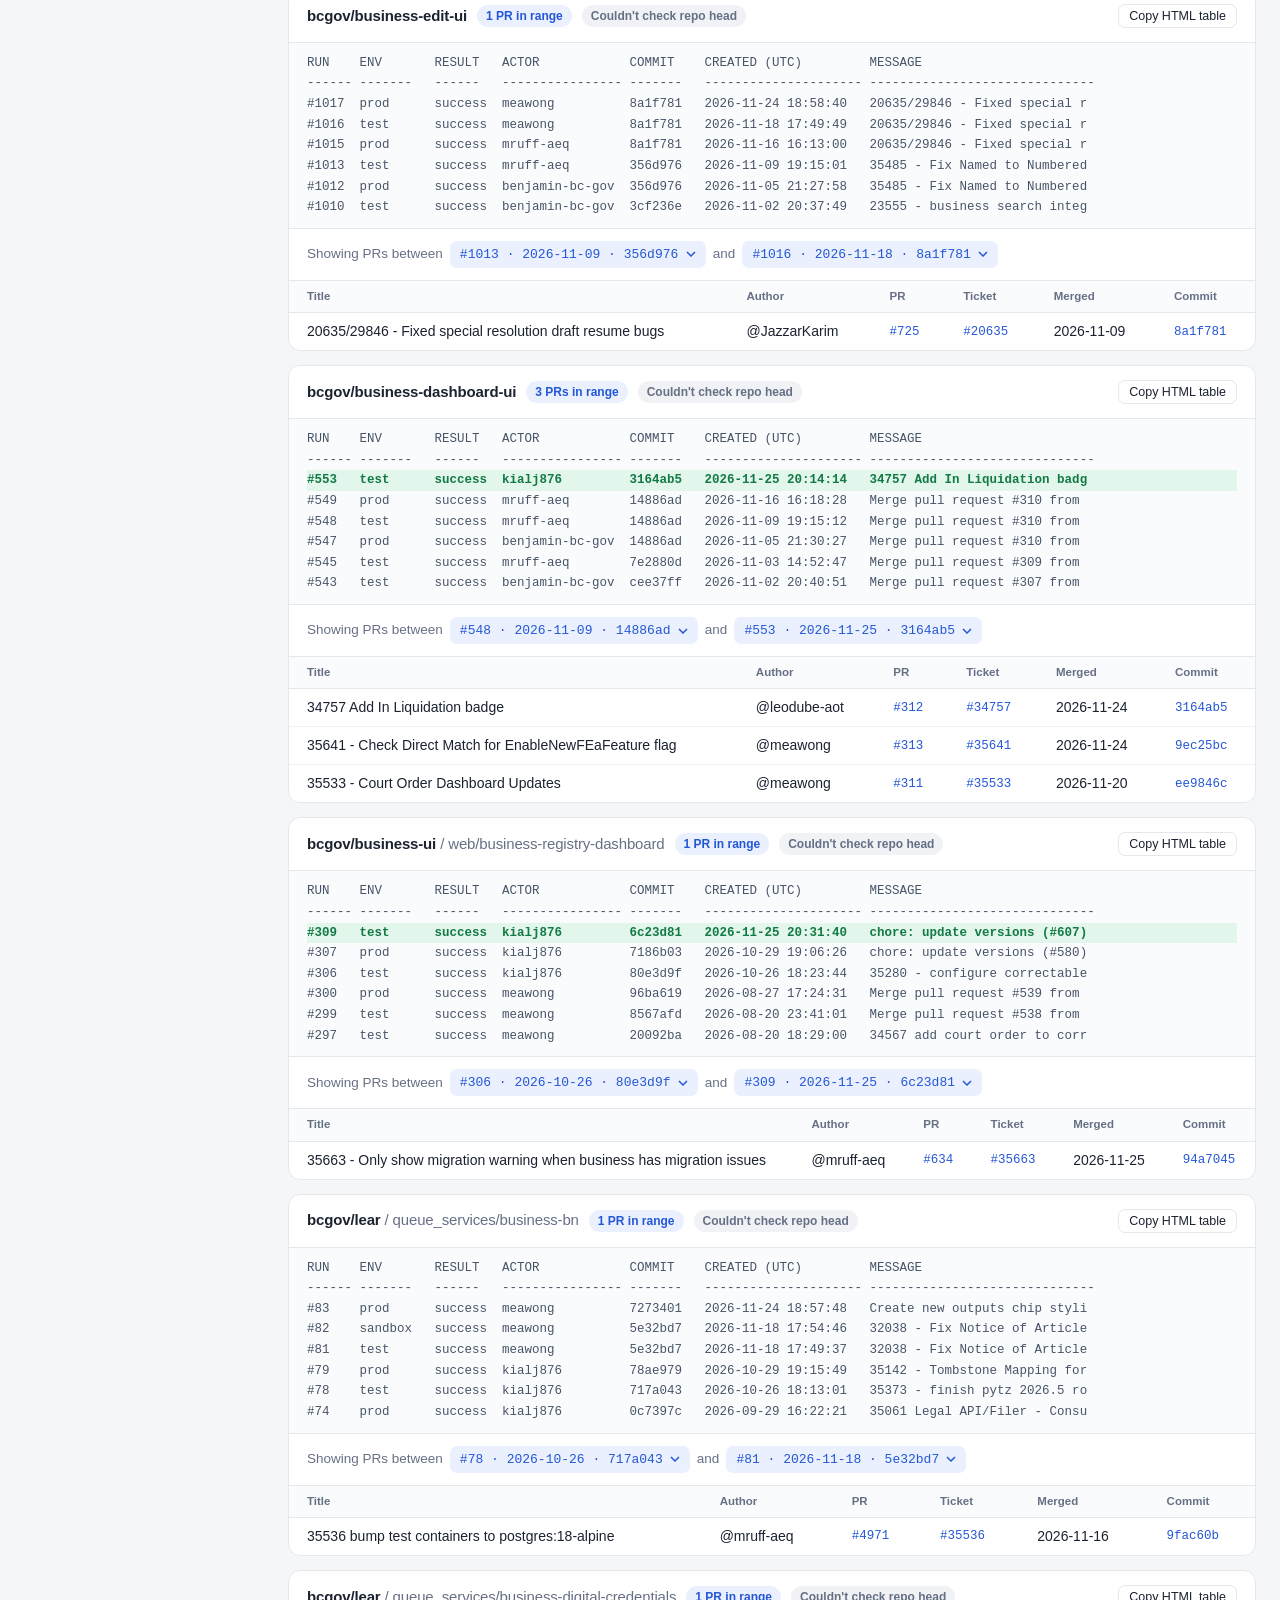
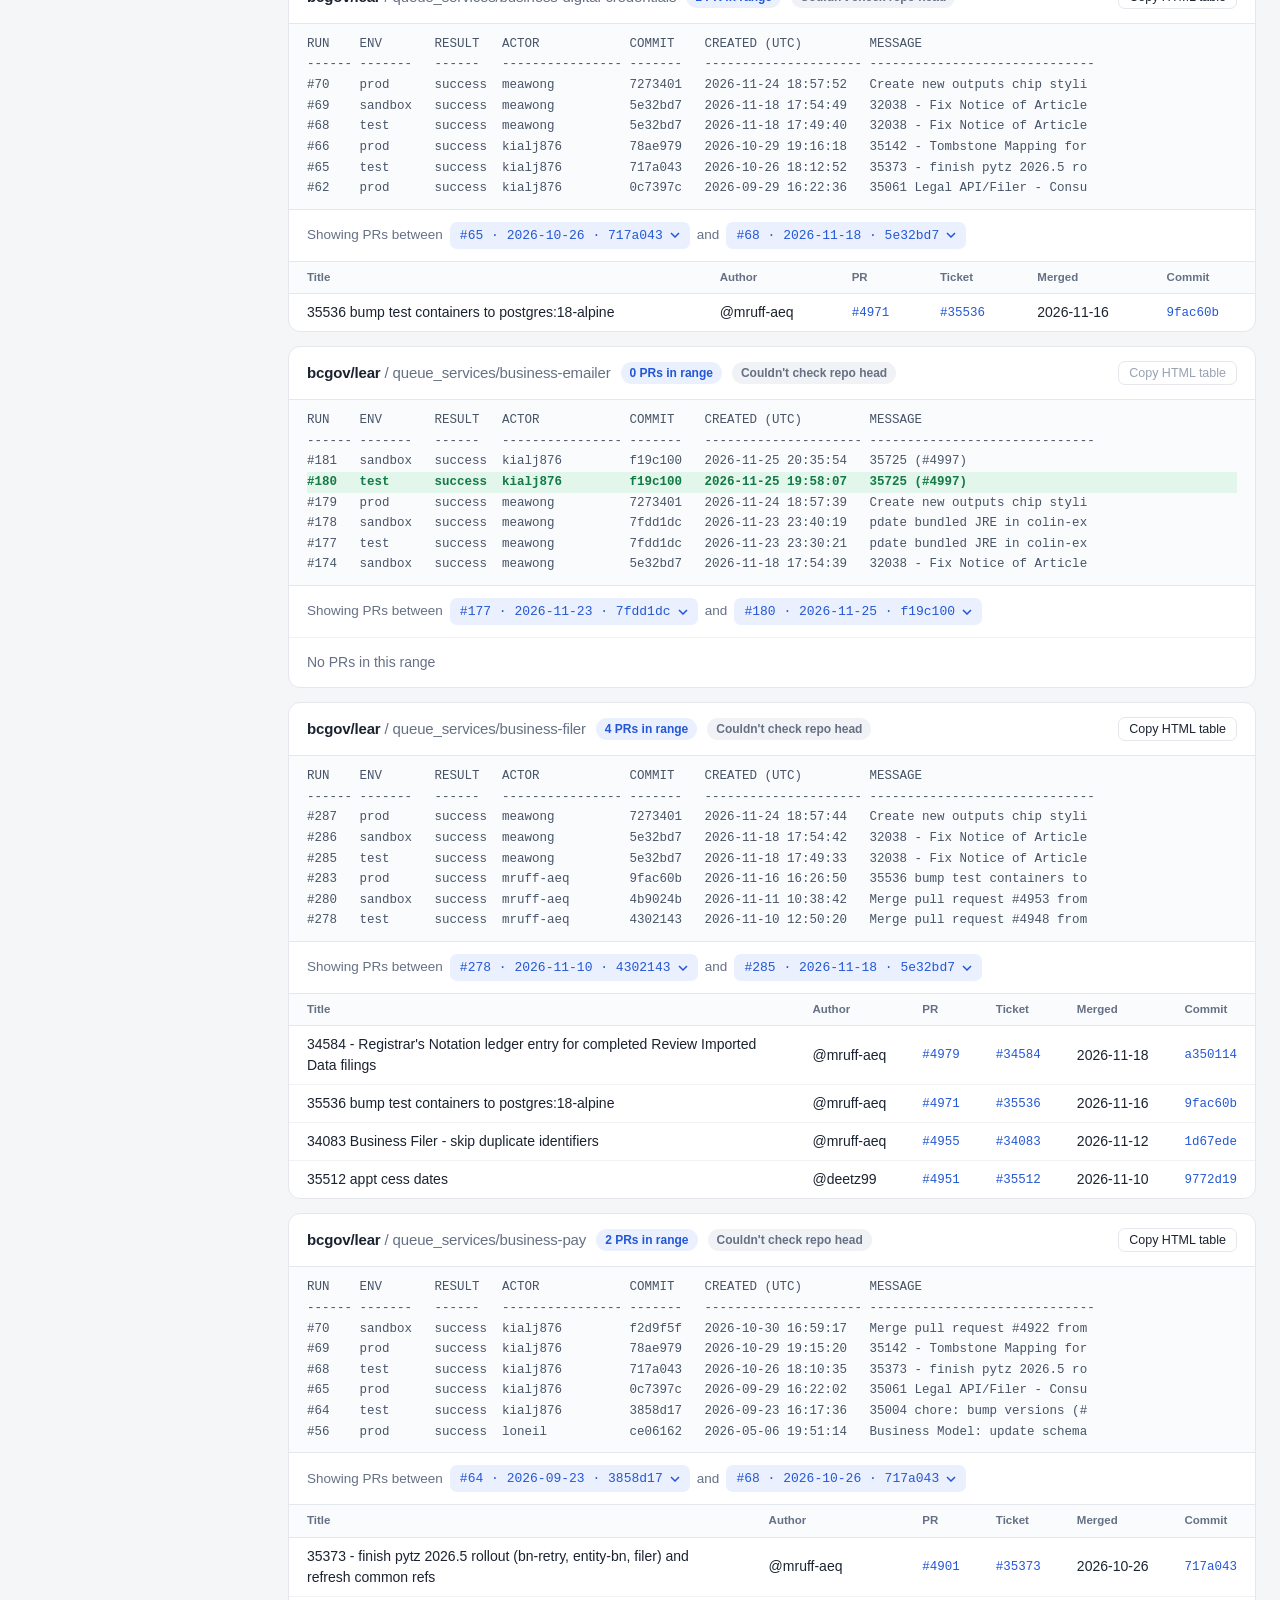
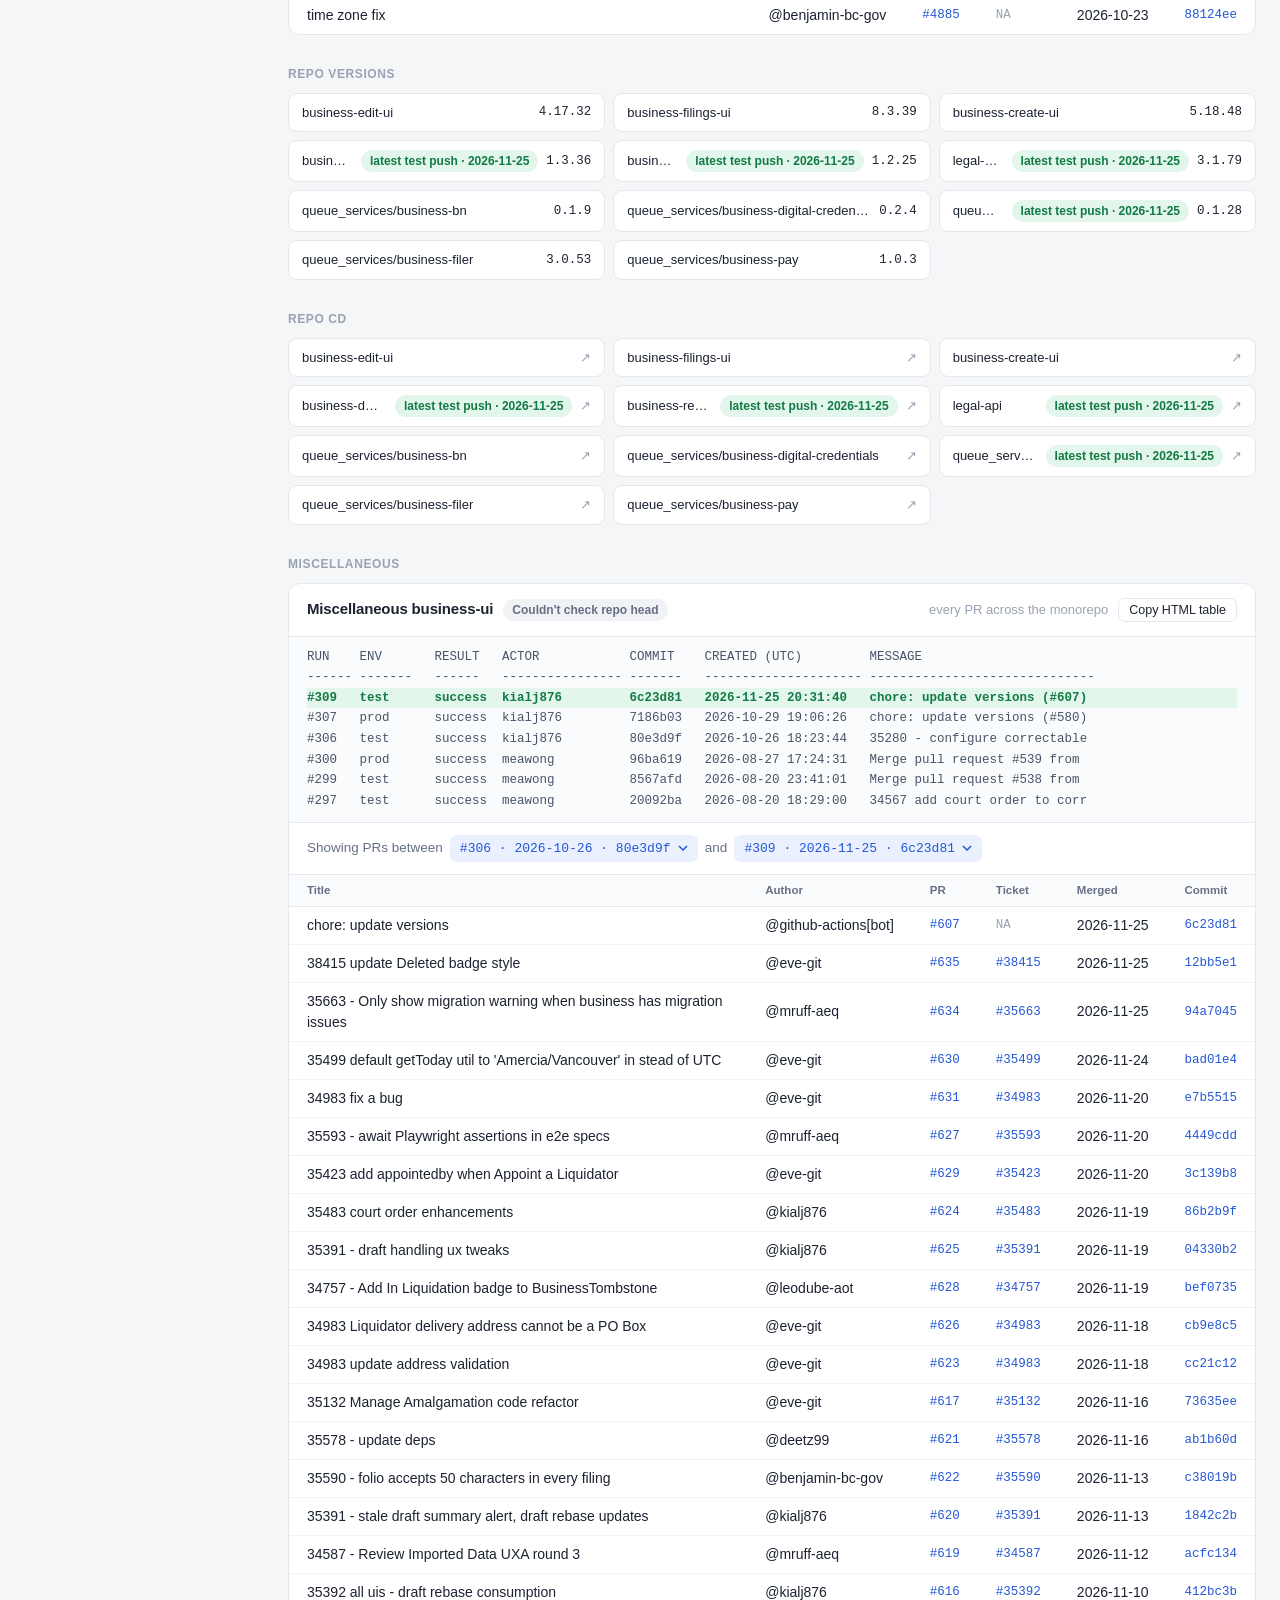
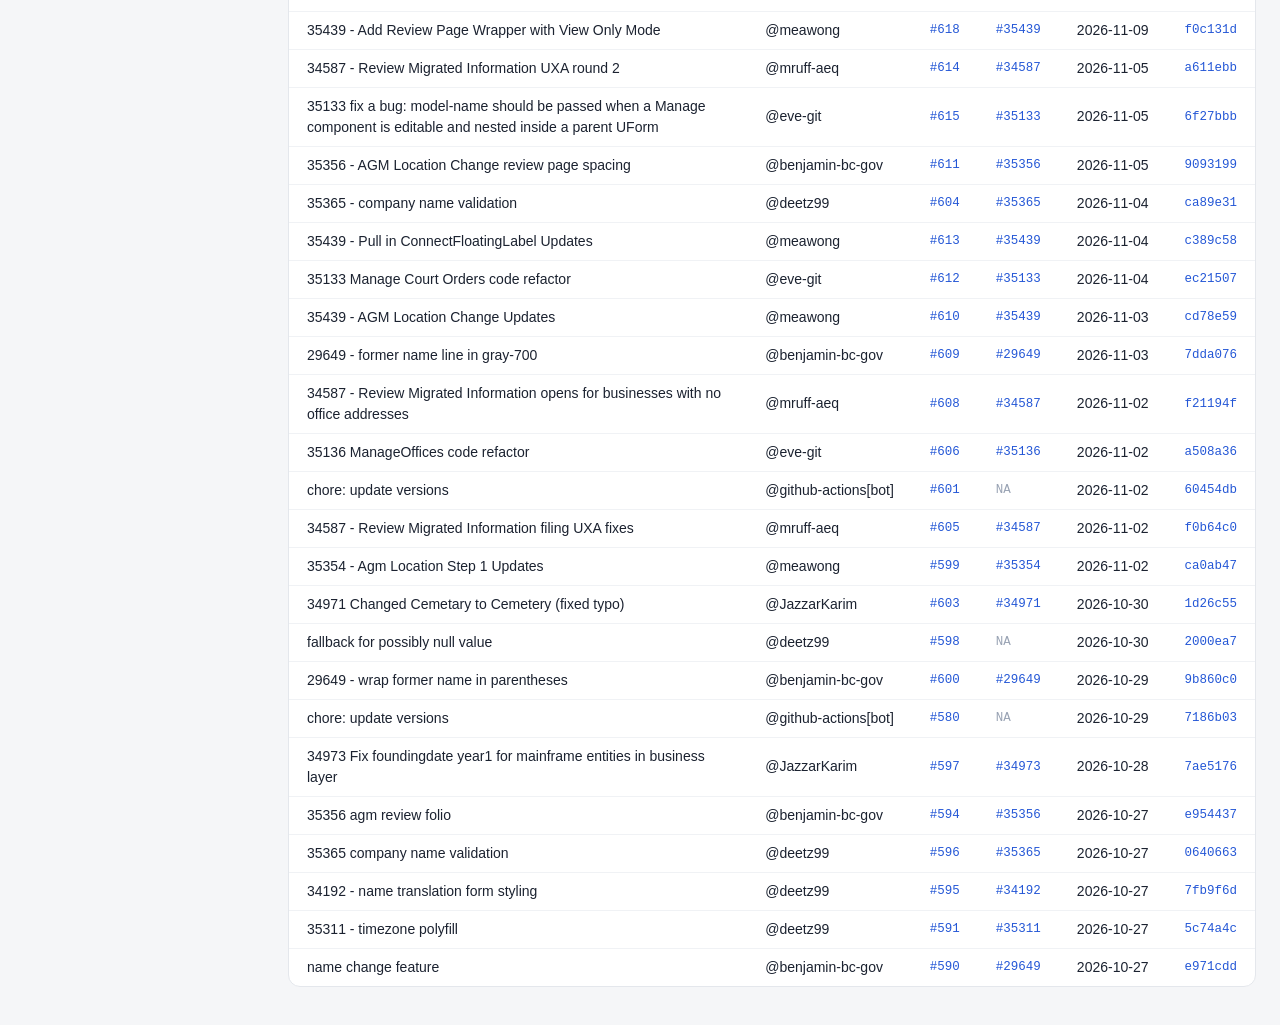
==== commit 88ccc537: "Update post-release report [skip ci]" ====
--- a/post-release-report/post-release-report.html
+++ b/post-release-report/post-release-report.html
@@ -2,7 +2,7 @@
 <html lang="en"><head><meta charset="utf-8"><meta name="viewport" content="width=device-width, initial-scale=1"><title>Post-release | BC Gov Release Reports</title><link rel="stylesheet" href="../report.css"></head>
 <body data-report="post">
 <h1>Post-Release Report (PRs that have been pushed into TEST this release cycle)</h1>
-<p>Generated: Friday, November 27, 2026 at 5:54 AM MST</p>
+<p>Generated: Friday, November 27, 2026 at 3:12 PM MST</p>
 <!-- bcgov/lear -->
 <h2>
 bcgov/lear
@@ -17,7 +17,7 @@
 #901   test      success  meawong          5e32bd7   2026-11-18 17:49:24   32038 - Fix Notice of Article 
 #893   prod      success  mruff-aeq        9fac60b   2026-11-16 16:24:50   35536 bump test containers to 
 
-<script>document.currentScript.parentElement.prData = {"kind":"post","repo":"bcgov/lear","head":"93da845a59fe30cec1709da25e1d573eaa797874","branch":"main","from":"5e32bd7","to":"f19c100","optimistic":[{"pr":"#4997","ticket":"#35725","commit":"f19c100","date":"2026-11-25","author":"@ketaki-deodhar","title":"35725"},{"pr":"#4983","ticket":"NA","commit":"b319318","date":"2026-11-25","author":"@sumesh85","title":"Handling 502 (payment required) from pay-api"},{"pr":"#4992","ticket":"#35707","commit":"5f0100d","date":"2026-11-24","author":"@Rajandeep98","title":"35707 - Updated Connection To Db"},{"pr":"#4990","ticket":"#35210","commit":"968fe58","date":"2026-11-24","author":"@ochiu","title":"35210 - sbc finance account updates"},{"pr":"#4988","ticket":"NA","commit":"7273401","date":"2026-11-24","author":"@leodube-aot","title":"Create new outputs chip styling for changed/corrected chips"},{"pr":"#4989","ticket":"NA","commit":"7fdd1dc","date":"2026-11-23","author":"@bolyachevets","title":"pdate bundled JRE in colin-extract-refresh image"},{"pr":"#4985","ticket":"#34517","commit":"0405e25","date":"2026-11-23","author":"@benjamin-bc-gov","title":"34517 - Business Emailer: attach the Liquidation Report output"},{"pr":"#4984","ticket":"#35210","commit":"9a98d02","date":"2026-11-23","author":"@ochiu","title":"35210 - add permissions for new auth account type sbc finance staff"},{"pr":"#4987","ticket":"#35568","commit":"ac3a494","date":"2026-11-23","author":"@mruff-aeq","title":"35568-ar-reminder-login-preset"}],"points":[{"run":907,"sha":"f19c100","date":"2026-11-25","result":"success","newer":4,"onMain":true},{"run":901,"sha":"5e32bd7","date":"2026-11-18","result":"success","newer":13,"onMain":true}],"dynamic":[{"pr":"#4998","ticket":"#35640","commit":"93da845","date":"2026-11-26","author":"@meawong","title":"35640 - Allow Name Adoption for Continued In Companies"},{"pr":"#5001","ticket":"#35671","commit":"9b18d5b","date":"2026-11-26","author":"@Rajandeep98","title":"35671 - Involuntary Dissolution Stage1"},{"pr":"#4996","ticket":"#35569","commit":"296edd6","date":"2026-11-26","author":"@kialj876","title":"35569 legal-api: court order doc upload 50mb"},{"pr":"#4999","ticket":"#35637","commit":"6ea2764","date":"2026-11-26","author":"@mruff-aeq","title":"35637 Legal API - rejected or validate-only business creation leaves a temporary business behind"},{"pr":"#4997","ticket":"#35725","commit":"f19c100","date":"2026-11-25","author":"@ketaki-deodhar","title":"35725"},{"pr":"#4983","ticket":"NA","commit":"b319318","date":"2026-11-25","author":"@sumesh85","title":"Handling 502 (payment required) from pay-api"},{"pr":"#4992","ticket":"#35707","commit":"5f0100d","date":"2026-11-24","author":"@Rajandeep98","title":"35707 - Updated Connection To Db"},{"pr":"#4990","ticket":"#35210","commit":"968fe58","date":"2026-11-24","author":"@ochiu","title":"35210 - sbc finance account updates"},{"pr":"#4988","ticket":"NA","commit":"7273401","date":"2026-11-24","author":"@leodube-aot","title":"Create new outputs chip styling for changed/corrected chips"},{"pr":"#4989","ticket":"NA","commit":"7fdd1dc","date":"2026-11-23","author":"@bolyachevets","title":"pdate bundled JRE in colin-extract-refresh image"},{"pr":"#4985","ticket":"#34517","commit":"0405e25","date":"2026-11-23","author":"@benjamin-bc-gov","title":"34517 - Business Emailer: attach the Liquidation Report output"},{"pr":"#4984","ticket":"#35210","commit":"9a98d02","date":"2026-11-23","author":"@ochiu","title":"35210 - add permissions for new auth account type sbc finance staff"},{"pr":"#4987","ticket":"#35568","commit":"ac3a494","date":"2026-11-23","author":"@mruff-aeq","title":"35568-ar-reminder-login-preset"}]};</script>
+<script>document.currentScript.parentElement.prData = {"kind":"post","repo":"bcgov/lear","head":"dd33372173d68c4739249f030feabe2d89096e7b","branch":"main","from":"5e32bd7","to":"f19c100","optimistic":[{"pr":"#4997","ticket":"#35725","commit":"f19c100","date":"2026-11-25","author":"@ketaki-deodhar","title":"35725"},{"pr":"#4983","ticket":"NA","commit":"b319318","date":"2026-11-25","author":"@sumesh85","title":"Handling 502 (payment required) from pay-api"},{"pr":"#4992","ticket":"#35707","commit":"5f0100d","date":"2026-11-24","author":"@Rajandeep98","title":"35707 - Updated Connection To Db"},{"pr":"#4990","ticket":"#35210","commit":"968fe58","date":"2026-11-24","author":"@ochiu","title":"35210 - sbc finance account updates"},{"pr":"#4988","ticket":"NA","commit":"7273401","date":"2026-11-24","author":"@leodube-aot","title":"Create new outputs chip styling for changed/corrected chips"},{"pr":"#4989","ticket":"NA","commit":"7fdd1dc","date":"2026-11-23","author":"@bolyachevets","title":"pdate bundled JRE in colin-extract-refresh image"},{"pr":"#4985","ticket":"#34517","commit":"0405e25","date":"2026-11-23","author":"@benjamin-bc-gov","title":"34517 - Business Emailer: attach the Liquidation Report output"},{"pr":"#4984","ticket":"#35210","commit":"9a98d02","date":"2026-11-23","author":"@ochiu","title":"35210 - add permissions for new auth account type sbc finance staff"},{"pr":"#4987","ticket":"#35568","commit":"ac3a494","date":"2026-11-23","author":"@mruff-aeq","title":"35568-ar-reminder-login-preset"}],"points":[{"run":907,"sha":"f19c100","date":"2026-11-25","result":"success","newer":5,"onMain":true},{"run":901,"sha":"5e32bd7","date":"2026-11-18","result":"success","newer":14,"onMain":true}],"dynamic":[{"pr":"#4986","ticket":"#32781","commit":"dd33372","date":"2026-11-27","author":"@benjamin-bc-gov","title":"32781 - Legal API: accept legal size court order PDFs"},{"pr":"#4998","ticket":"#35640","commit":"93da845","date":"2026-11-26","author":"@meawong","title":"35640 - Allow Name Adoption for Continued In Companies"},{"pr":"#5001","ticket":"#35671","commit":"9b18d5b","date":"2026-11-26","author":"@Rajandeep98","title":"35671 - Involuntary Dissolution Stage1"},{"pr":"#4996","ticket":"#35569","commit":"296edd6","date":"2026-11-26","author":"@kialj876","title":"35569 legal-api: court order doc upload 50mb"},{"pr":"#4999","ticket":"#35637","commit":"6ea2764","date":"2026-11-26","author":"@mruff-aeq","title":"35637 Legal API - rejected or validate-only business creation leaves a temporary business behind"},{"pr":"#4997","ticket":"#35725","commit":"f19c100","date":"2026-11-25","author":"@ketaki-deodhar","title":"35725"},{"pr":"#4983","ticket":"NA","commit":"b319318","date":"2026-11-25","author":"@sumesh85","title":"Handling 502 (payment required) from pay-api"},{"pr":"#4992","ticket":"#35707","commit":"5f0100d","date":"2026-11-24","author":"@Rajandeep98","title":"35707 - Updated Connection To Db"},{"pr":"#4990","ticket":"#35210","commit":"968fe58","date":"2026-11-24","author":"@ochiu","title":"35210 - sbc finance account updates"},{"pr":"#4988","ticket":"NA","commit":"7273401","date":"2026-11-24","author":"@leodube-aot","title":"Create new outputs chip styling for changed/corrected chips"},{"pr":"#4989","ticket":"NA","commit":"7fdd1dc","date":"2026-11-23","author":"@bolyachevets","title":"pdate bundled JRE in colin-extract-refresh image"},{"pr":"#4985","ticket":"#34517","commit":"0405e25","date":"2026-11-23","author":"@benjamin-bc-gov","title":"34517 - Business Emailer: attach the Liquidation Report output"},{"pr":"#4984","ticket":"#35210","commit":"9a98d02","date":"2026-11-23","author":"@ochiu","title":"35210 - add permissions for new auth account type sbc finance staff"},{"pr":"#4987","ticket":"#35568","commit":"ac3a494","date":"2026-11-23","author":"@mruff-aeq","title":"35568-ar-reminder-login-preset"}]};</script>
 </pre>
 <hr>
 <!-- bcgov/business-filings-ui -->
@@ -34,7 +34,7 @@
 #1078  prod      success  kialj876         0192069   2026-09-29 16:24:11   34906 Director Change - addre 
 #1077  test      success  kialj876         0192069   2026-09-23 16:28:04   34906 Director Change - addre 
 
-<script>document.currentScript.parentElement.prData = {"kind":"post","repo":"bcgov/business-filings-ui","head":"b93857202bf6941c99a0f2592a11dfe0e5d92b6b","branch":"main","from":"3710339","to":"b938572","optimistic":[{"pr":"#839","ticket":"#34849","commit":"b938572","date":"2026-11-03","author":"@benjamin-bc-gov","title":"34849 - rename the Continuation Out date section and label"}],"points":[{"run":1089,"sha":"b938572","date":"2026-11-09","result":"success","newer":0,"onMain":true},{"run":1086,"sha":"3710339","date":"2026-11-02","result":"success","newer":1,"onMain":true},{"run":1077,"sha":"0192069","date":"2026-09-23","result":"success","newer":6,"onMain":true}],"dynamic":[{"pr":"#839","ticket":"#34849","commit":"b938572","date":"2026-11-03","author":"@benjamin-bc-gov","title":"34849 - rename the Continuation Out date section and label"},{"pr":"#838","ticket":"NA","commit":"3710339","date":"2026-10-14","author":"@panish16","title":"feat: use shared gitleaks rules from bcregistry-sre"},{"pr":"#837","ticket":"#34995","commit":"42e8c93","date":"2026-10-09","author":"@meawong","title":"34995 - CAO Documents Delivery Section should be Editable"},{"pr":"#836","ticket":"#35045","commit":"09d4739","date":"2026-10-08","author":"@benjamin-bc-gov","title":"35045 document delivery fix"},{"pr":"#835","ticket":"#34051","commit":"2edb63f","date":"2026-10-08","author":"@mruff-aeq","title":"34051 bump staff-payment to 2.1.77 (lower case DAT number leading letter)"},{"pr":"#834","ticket":"#34619","commit":"9fcb2a5","date":"2026-10-07","author":"@panish16","title":"feat: add lefthook pre-commit hook with gitleaks secret scanning"}]};</script>
+<script>document.currentScript.parentElement.prData = {"kind":"post","repo":"bcgov/business-filings-ui","head":"e1529ba482de59cd11406dd38192a6be26682b60","branch":"main","from":"3710339","to":"b938572","optimistic":[{"pr":"#839","ticket":"#34849","commit":"b938572","date":"2026-11-03","author":"@benjamin-bc-gov","title":"34849 - rename the Continuation Out date section and label"}],"points":[{"run":1089,"sha":"b938572","date":"2026-11-09","result":"success","newer":1,"onMain":true},{"run":1086,"sha":"3710339","date":"2026-11-02","result":"success","newer":2,"onMain":true},{"run":1077,"sha":"0192069","date":"2026-09-23","result":"success","newer":7,"onMain":true}],"dynamic":[{"pr":"#840","ticket":"#32781","commit":"e1529ba","date":"2026-11-27","author":"@benjamin-bc-gov","title":"32781 - Court Order: accept legal size PDFs"},{"pr":"#839","ticket":"#34849","commit":"b938572","date":"2026-11-03","author":"@benjamin-bc-gov","title":"34849 - rename the Continuation Out date section and label"},{"pr":"#838","ticket":"NA","commit":"3710339","date":"2026-10-14","author":"@panish16","title":"feat: use shared gitleaks rules from bcregistry-sre"},{"pr":"#837","ticket":"#34995","commit":"42e8c93","date":"2026-10-09","author":"@meawong","title":"34995 - CAO Documents Delivery Section should be Editable"},{"pr":"#836","ticket":"#35045","commit":"09d4739","date":"2026-10-08","author":"@benjamin-bc-gov","title":"35045 document delivery fix"},{"pr":"#835","ticket":"#34051","commit":"2edb63f","date":"2026-10-08","author":"@mruff-aeq","title":"34051 bump staff-payment to 2.1.77 (lower case DAT number leading letter)"},{"pr":"#834","ticket":"#34619","commit":"9fcb2a5","date":"2026-10-07","author":"@panish16","title":"feat: add lefthook pre-commit hook with gitleaks secret scanning"}]};</script>
 </pre>
 <hr>
 <!-- bcgov/business-create-ui -->
@@ -51,7 +51,7 @@
 #1131  prod      success  mruff-aeq        b42b944   2026-11-16 16:17:19   Merge pull request #909 from  
 #1129  test      success  mruff-aeq        6b53691   2026-11-09 19:15:08   Merge pull request #906 from  
 
-<script>document.currentScript.parentElement.prData = {"kind":"post","repo":"bcgov/business-create-ui","head":"8e71407c4d263bc8c1181604909ef3db2d795ba1","branch":"main","from":"2b80547","to":"8e71407","optimistic":[{"pr":"#914","ticket":"#35482","commit":"8e71407","date":"2026-11-23","author":"@meawong","title":"35482 - Add Email to Firm Contact Info Help"}],"points":[{"run":1141,"sha":"8e71407","date":"2026-11-23","result":"success","newer":0,"onMain":true},{"run":1139,"sha":"2b80547","date":"2026-11-20","result":"success","newer":1,"onMain":true},{"run":1136,"sha":"957df6a","date":"2026-11-18","result":"success","newer":3,"onMain":true},{"run":1129,"sha":"6b53691","date":"2026-11-09","result":"success","newer":8,"onMain":true}],"dynamic":[{"pr":"#914","ticket":"#35482","commit":"8e71407","date":"2026-11-23","author":"@meawong","title":"35482 - Add Email to Firm Contact Info Help"},{"pr":"#913","ticket":"#35567","commit":"2b80547","date":"2026-11-20","author":"@meawong","title":"35567 - Fix Foreign Amalgamating Business A-Prefix Identifiers Type Display"},{"pr":"#912","ticket":"#35639","commit":"1df23cf","date":"2026-11-19","author":"@meawong","title":"35639 - Fix Numbered to Name for C Prefixed Companies"},{"pr":"#911","ticket":"#35482","commit":"957df6a","date":"2026-11-18","author":"@meawong","title":"35482 - UX Updates for Registration Business Lookup No Match"},{"pr":"#910","ticket":"#35635","commit":"eda1538","date":"2026-11-17","author":"@meawong","title":"35635 - Remove read only for Registration CP Email"},{"pr":"#907","ticket":"#35842","commit":"1356b30","date":"2026-11-16","author":"@meawong","title":"35842 - Add Registration Flow Updates for SP + GP"},{"pr":"#908","ticket":"#35567","commit":"70ecc27","date":"2026-11-16","author":"@meawong","title":"35567 - Update to Amalg Jurisdiction Display and Picker"},{"pr":"#909","ticket":"#35400","commit":"b42b944","date":"2026-11-16","author":"@mruff-aeq","title":"35400 rename short-form amalgamation step to Confirm Directors"}]};</script>
+<script>document.currentScript.parentElement.prData = {"kind":"post","repo":"bcgov/business-create-ui","head":"ca9c66c465c980772f1507d1c68c4b8be6927641","branch":"main","from":"2b80547","to":"8e71407","optimistic":[{"pr":"#914","ticket":"#35482","commit":"8e71407","date":"2026-11-23","author":"@meawong","title":"35482 - Add Email to Firm Contact Info Help"}],"points":[{"run":1141,"sha":"8e71407","date":"2026-11-23","result":"success","newer":1,"onMain":true},{"run":1139,"sha":"2b80547","date":"2026-11-20","result":"success","newer":2,"onMain":true},{"run":1136,"sha":"957df6a","date":"2026-11-18","result":"success","newer":4,"onMain":true},{"run":1129,"sha":"6b53691","date":"2026-11-09","result":"success","newer":9,"onMain":true}],"dynamic":[{"pr":"#915","ticket":"#32727","commit":"ca9c66c","date":"2026-11-27","author":"@benjamin-bc-gov","title":"32727 - Create UI: translate filing error messages from API (dissolution)"},{"pr":"#914","ticket":"#35482","commit":"8e71407","date":"2026-11-23","author":"@meawong","title":"35482 - Add Email to Firm Contact Info Help"},{"pr":"#913","ticket":"#35567","commit":"2b80547","date":"2026-11-20","author":"@meawong","title":"35567 - Fix Foreign Amalgamating Business A-Prefix Identifiers Type Display"},{"pr":"#912","ticket":"#35639","commit":"1df23cf","date":"2026-11-19","author":"@meawong","title":"35639 - Fix Numbered to Name for C Prefixed Companies"},{"pr":"#911","ticket":"#35482","commit":"957df6a","date":"2026-11-18","author":"@meawong","title":"35482 - UX Updates for Registration Business Lookup No Match"},{"pr":"#910","ticket":"#35635","commit":"eda1538","date":"2026-11-17","author":"@meawong","title":"35635 - Remove read only for Registration CP Email"},{"pr":"#907","ticket":"#35842","commit":"1356b30","date":"2026-11-16","author":"@meawong","title":"35842 - Add Registration Flow Updates for SP + GP"},{"pr":"#908","ticket":"#35567","commit":"70ecc27","date":"2026-11-16","author":"@meawong","title":"35567 - Update to Amalg Jurisdiction Display and Picker"},{"pr":"#909","ticket":"#35400","commit":"b42b944","date":"2026-11-16","author":"@mruff-aeq","title":"35400 rename short-form amalgamation step to Confirm Directors"}]};</script>
 </pre>
 <hr>
 <!-- bcgov/business-edit-ui -->
@@ -85,7 +85,7 @@
 #545   test      success  mruff-aeq        7e2880d   2026-11-03 14:52:47   Merge pull request #309 from  
 #543   test      success  benjamin-bc-gov  cee37ff   2026-11-02 20:40:51   Merge pull request #307 from  
 
-<script>document.currentScript.parentElement.prData = {"kind":"post","repo":"bcgov/business-dashboard-ui","head":"3164ab5ec7b2d620cdd41f748c28d2854c1bb206","branch":"main","from":"14886ad","to":"3164ab5","optimistic":[{"pr":"#312","ticket":"#34757","commit":"3164ab5","date":"2026-11-24","author":"@leodube-aot","title":"34757 Add In Liquidation badge"},{"pr":"#313","ticket":"#35641","commit":"9ec25bc","date":"2026-11-24","author":"@meawong","title":"35641 - Check Direct Match for EnableNewFEaFeature flag"},{"pr":"#311","ticket":"#35533","commit":"ee9846c","date":"2026-11-20","author":"@meawong","title":"35533 - Court Order Dashboard Updates"}],"points":[{"run":553,"sha":"3164ab5","date":"2026-11-25","result":"success","newer":0,"onMain":true},{"run":548,"sha":"14886ad","date":"2026-11-09","result":"success","newer":3,"onMain":true},{"run":545,"sha":"7e2880d","date":"2026-11-03","result":"success","newer":4,"onMain":true},{"run":543,"sha":"cee37ff","date":"2026-11-02","result":"success","newer":5,"onMain":true}],"dynamic":[{"pr":"#312","ticket":"#34757","commit":"3164ab5","date":"2026-11-24","author":"@leodube-aot","title":"34757 Add In Liquidation badge"},{"pr":"#313","ticket":"#35641","commit":"9ec25bc","date":"2026-11-24","author":"@meawong","title":"35641 - Check Direct Match for EnableNewFEaFeature flag"},{"pr":"#311","ticket":"#35533","commit":"ee9846c","date":"2026-11-20","author":"@meawong","title":"35533 - Court Order Dashboard Updates"},{"pr":"#310","ticket":"#34587","commit":"14886ad","date":"2026-11-05","author":"@mruff-aeq","title":"34587 - Hide the Missing Information alert when the review to-do covers it"},{"pr":"#309","ticket":"#35077","commit":"7e2880d","date":"2026-11-03","author":"@mruff-aeq","title":"35077 - Review Migrated Information to-do alert styling"}]};</script>
+<script>document.currentScript.parentElement.prData = {"kind":"post","repo":"bcgov/business-dashboard-ui","head":"c0d20368e83e4340dc49dfcf02ef3406e415e78c","branch":"main","from":"14886ad","to":"3164ab5","optimistic":[{"pr":"#312","ticket":"#34757","commit":"3164ab5","date":"2026-11-24","author":"@leodube-aot","title":"34757 Add In Liquidation badge"},{"pr":"#313","ticket":"#35641","commit":"9ec25bc","date":"2026-11-24","author":"@meawong","title":"35641 - Check Direct Match for EnableNewFEaFeature flag"},{"pr":"#311","ticket":"#35533","commit":"ee9846c","date":"2026-11-20","author":"@meawong","title":"35533 - Court Order Dashboard Updates"}],"points":[{"run":553,"sha":"3164ab5","date":"2026-11-25","result":"success","newer":1,"onMain":true},{"run":548,"sha":"14886ad","date":"2026-11-09","result":"success","newer":4,"onMain":true},{"run":545,"sha":"7e2880d","date":"2026-11-03","result":"success","newer":5,"onMain":true},{"run":543,"sha":"cee37ff","date":"2026-11-02","result":"success","newer":6,"onMain":true}],"dynamic":[{"pr":"#314","ticket":"#35783","commit":"c0d2036","date":"2026-11-27","author":"@kialj876","title":"35783 - bootstrap affiliation retry"},{"pr":"#312","ticket":"#34757","commit":"3164ab5","date":"2026-11-24","author":"@leodube-aot","title":"34757 Add In Liquidation badge"},{"pr":"#313","ticket":"#35641","commit":"9ec25bc","date":"2026-11-24","author":"@meawong","title":"35641 - Check Direct Match for EnableNewFEaFeature flag"},{"pr":"#311","ticket":"#35533","commit":"ee9846c","date":"2026-11-20","author":"@meawong","title":"35533 - Court Order Dashboard Updates"},{"pr":"#310","ticket":"#34587","commit":"14886ad","date":"2026-11-05","author":"@mruff-aeq","title":"34587 - Hide the Missing Information alert when the review to-do covers it"},{"pr":"#309","ticket":"#35077","commit":"7e2880d","date":"2026-11-03","author":"@mruff-aeq","title":"35077 - Review Migrated Information to-do alert styling"}]};</script>
 </pre>
 <hr>
 <!-- bcgov/business-ui web/business-registry-dashboard -->
@@ -102,7 +102,7 @@
 #299   test      success  meawong          8567afd   2026-08-20 23:41:01   Merge pull request #538 from  
 #297   test      success  meawong          20092ba   2026-08-20 18:29:00   34567 add court order to corr 
 
-<script>document.currentScript.parentElement.prData = {"kind":"post","repo":"bcgov/business-ui","head":"0696835ed1bdb45b9650d4a41b3cb6fafc3c1888","branch":"main","from":"80e3d9f","to":"6c23d81","optimistic":[{"pr":"#634","ticket":"#35663","commit":"94a7045","date":"2026-11-25","author":"@mruff-aeq","title":"35663 - Only show migration warning when business has migration issues"}],"points":[{"run":309,"sha":"6c23d81","date":"2026-11-25","result":"success","newer":0,"onMain":true},{"run":306,"sha":"80e3d9f","date":"2026-10-26","result":"success","newer":1,"onMain":true},{"run":299,"sha":"8567afd","date":"2026-08-20","result":"success","newer":4,"onMain":true},{"run":297,"sha":"20092ba","date":"2026-08-20","result":"success","newer":5,"onMain":true}],"dynamic":[{"pr":"#634","ticket":"#35663","commit":"94a7045","date":"2026-11-25","author":"@mruff-aeq","title":"35663 - Only show migration warning when business has migration issues"},{"pr":"#586","ticket":"#34583","commit":"0d96728","date":"2026-10-22","author":"@meawong","title":"34583 - Update Add Business Modal"},{"pr":"#566","ticket":"#35033","commit":"908daf9","date":"2026-10-06","author":"@mruff-aeq","title":"35033 - pass accountid query param on Get Started link to Name Request UI"},{"pr":"#563","ticket":"#35022","commit":"5090820","date":"2026-10-05","author":"@mruff-aeq","title":"35022 - Lookup shows Added for affiliations outside the current My List page"},{"pr":"#538","ticket":"#30730","commit":"8567afd","date":"2026-08-20","author":"@Jxio","title":"Account Access Screen UXA - minor tweaks"}]};</script>
+<script>document.currentScript.parentElement.prData = {"kind":"post","repo":"bcgov/business-ui","head":"25580098804ca7fc8749f466c92adc08f2bbccf6","branch":"main","from":"80e3d9f","to":"6c23d81","optimistic":[{"pr":"#634","ticket":"#35663","commit":"94a7045","date":"2026-11-25","author":"@mruff-aeq","title":"35663 - Only show migration warning when business has migration issues"}],"points":[{"run":309,"sha":"6c23d81","date":"2026-11-25","result":"success","newer":0,"onMain":true},{"run":306,"sha":"80e3d9f","date":"2026-10-26","result":"success","newer":1,"onMain":true},{"run":299,"sha":"8567afd","date":"2026-08-20","result":"success","newer":4,"onMain":true},{"run":297,"sha":"20092ba","date":"2026-08-20","result":"success","newer":5,"onMain":true}],"dynamic":[{"pr":"#634","ticket":"#35663","commit":"94a7045","date":"2026-11-25","author":"@mruff-aeq","title":"35663 - Only show migration warning when business has migration issues"},{"pr":"#586","ticket":"#34583","commit":"0d96728","date":"2026-10-22","author":"@meawong","title":"34583 - Update Add Business Modal"},{"pr":"#566","ticket":"#35033","commit":"908daf9","date":"2026-10-06","author":"@mruff-aeq","title":"35033 - pass accountid query param on Get Started link to Name Request UI"},{"pr":"#563","ticket":"#35022","commit":"5090820","date":"2026-10-05","author":"@mruff-aeq","title":"35022 - Lookup shows Added for affiliations outside the current My List page"},{"pr":"#538","ticket":"#30730","commit":"8567afd","date":"2026-08-20","author":"@Jxio","title":"Account Access Screen UXA - minor tweaks"}]};</script>
 </pre>
 <hr>
 <!-- bcgov/lear queue_services/business-bn -->
@@ -119,7 +119,7 @@
 #78    test      success  kialj876         717a043   2026-10-26 18:13:01   35373 - finish pytz 2026.5 ro 
 #74    prod      success  kialj876         0c7397c   2026-09-29 16:22:21   35061 Legal API/Filer - Consu 
 
-<script>document.currentScript.parentElement.prData = {"kind":"post","repo":"bcgov/lear","head":"93da845a59fe30cec1709da25e1d573eaa797874","branch":"main","from":"","to":"","optimistic":[],"points":[{"run":81,"sha":"5e32bd7","date":"2026-11-18","result":"success","newer":0,"onMain":true},{"run":78,"sha":"717a043","date":"2026-10-26","result":"success","newer":1,"onMain":true}],"dynamic":[{"pr":"#4971","ticket":"#35536","commit":"9fac60b","date":"2026-11-16","author":"@mruff-aeq","title":"35536 bump test containers to postgres:18-alpine"}]};</script>
+<script>document.currentScript.parentElement.prData = {"kind":"post","repo":"bcgov/lear","head":"dd33372173d68c4739249f030feabe2d89096e7b","branch":"main","from":"","to":"","optimistic":[],"points":[{"run":81,"sha":"5e32bd7","date":"2026-11-18","result":"success","newer":0,"onMain":true},{"run":78,"sha":"717a043","date":"2026-10-26","result":"success","newer":1,"onMain":true}],"dynamic":[{"pr":"#4971","ticket":"#35536","commit":"9fac60b","date":"2026-11-16","author":"@mruff-aeq","title":"35536 bump test containers to postgres:18-alpine"}]};</script>
 </pre>
 <hr>
 <!-- bcgov/lear queue_services/business-digital-credentials -->
@@ -136,7 +136,7 @@
 #65    test      success  kialj876         717a043   2026-10-26 18:12:52   35373 - finish pytz 2026.5 ro 
 #62    prod      success  kialj876         0c7397c   2026-09-29 16:22:36   35061 Legal API/Filer - Consu 
 
-<script>document.currentScript.parentElement.prData = {"kind":"post","repo":"bcgov/lear","head":"93da845a59fe30cec1709da25e1d573eaa797874","branch":"main","from":"","to":"","optimistic":[],"points":[{"run":68,"sha":"5e32bd7","date":"2026-11-18","result":"success","newer":0,"onMain":true},{"run":65,"sha":"717a043","date":"2026-10-26","result":"success","newer":1,"onMain":true}],"dynamic":[{"pr":"#4971","ticket":"#35536","commit":"9fac60b","date":"2026-11-16","author":"@mruff-aeq","title":"35536 bump test containers to postgres:18-alpine"}]};</script>
+<script>document.currentScript.parentElement.prData = {"kind":"post","repo":"bcgov/lear","head":"dd33372173d68c4739249f030feabe2d89096e7b","branch":"main","from":"","to":"","optimistic":[],"points":[{"run":68,"sha":"5e32bd7","date":"2026-11-18","result":"success","newer":0,"onMain":true},{"run":65,"sha":"717a043","date":"2026-10-26","result":"success","newer":1,"onMain":true}],"dynamic":[{"pr":"#4971","ticket":"#35536","commit":"9fac60b","date":"2026-11-16","author":"@mruff-aeq","title":"35536 bump test containers to postgres:18-alpine"}]};</script>
 </pre>
 <hr>
 <!-- bcgov/lear queue_services/business-emailer -->
@@ -153,7 +153,7 @@
 #177   test      success  meawong          7fdd1dc   2026-11-23 23:30:21   pdate bundled JRE in colin-ex 
 #174   sandbox   success  meawong          5e32bd7   2026-11-18 17:54:39   32038 - Fix Notice of Article 
 
-<script>document.currentScript.parentElement.prData = {"kind":"post","repo":"bcgov/lear","head":"93da845a59fe30cec1709da25e1d573eaa797874","branch":"main","from":"7fdd1dc","to":"f19c100","optimistic":[],"points":[{"run":180,"sha":"f19c100","date":"2026-11-25","result":"success","newer":0,"onMain":true},{"run":177,"sha":"7fdd1dc","date":"2026-11-23","result":"success","newer":0,"onMain":true}],"dynamic":[]};</script>
+<script>document.currentScript.parentElement.prData = {"kind":"post","repo":"bcgov/lear","head":"dd33372173d68c4739249f030feabe2d89096e7b","branch":"main","from":"7fdd1dc","to":"f19c100","optimistic":[],"points":[{"run":180,"sha":"f19c100","date":"2026-11-25","result":"success","newer":0,"onMain":true},{"run":177,"sha":"7fdd1dc","date":"2026-11-23","result":"success","newer":0,"onMain":true}],"dynamic":[]};</script>
 </pre>
 <hr>
 <!-- bcgov/lear queue_services/business-filer -->
@@ -170,7 +170,7 @@
 #280   sandbox   success  mruff-aeq        4b9024b   2026-11-11 10:38:42   Merge pull request #4953 from 
 #278   test      success  mruff-aeq        4302143   2026-11-10 12:50:20   Merge pull request #4948 from 
 
-<script>document.currentScript.parentElement.prData = {"kind":"post","repo":"bcgov/lear","head":"93da845a59fe30cec1709da25e1d573eaa797874","branch":"main","from":"4302143","to":"5e32bd7","optimistic":[{"pr":"#4979","ticket":"#34584","commit":"a350114","date":"2026-11-18","author":"@mruff-aeq","title":"34584 - Registrar's Notation ledger entry for completed Review Imported Data filings"},{"pr":"#4971","ticket":"#35536","commit":"9fac60b","date":"2026-11-16","author":"@mruff-aeq","title":"35536 bump test containers to postgres:18-alpine"},{"pr":"#4955","ticket":"#34083","commit":"1d67ede","date":"2026-11-12","author":"@mruff-aeq","title":"34083 Business Filer - skip duplicate identifiers"},{"pr":"#4951","ticket":"#35512","commit":"9772d19","date":"2026-11-10","author":"@deetz99","title":"35512 appt cess dates"}],"points":[{"run":285,"sha":"5e32bd7","date":"2026-11-18","result":"success","newer":0,"onMain":true},{"run":278,"sha":"4302143","date":"2026-11-10","result":"success","newer":4,"onMain":true}],"dynamic":[{"pr":"#4979","ticket":"#34584","commit":"a350114","date":"2026-11-18","author":"@mruff-aeq","title":"34584 - Registrar's Notation ledger entry for completed Review Imported Data filings"},{"pr":"#4971","ticket":"#35536","commit":"9fac60b","date":"2026-11-16","author":"@mruff-aeq","title":"35536 bump test containers to postgres:18-alpine"},{"pr":"#4955","ticket":"#34083","commit":"1d67ede","date":"2026-11-12","author":"@mruff-aeq","title":"34083 Business Filer - skip duplicate identifiers"},{"pr":"#4951","ticket":"#35512","commit":"9772d19","date":"2026-11-10","author":"@deetz99","title":"35512 appt cess dates"}]};</script>
+<script>document.currentScript.parentElement.prData = {"kind":"post","repo":"bcgov/lear","head":"dd33372173d68c4739249f030feabe2d89096e7b","branch":"main","from":"4302143","to":"5e32bd7","optimistic":[{"pr":"#4979","ticket":"#34584","commit":"a350114","date":"2026-11-18","author":"@mruff-aeq","title":"34584 - Registrar's Notation ledger entry for completed Review Imported Data filings"},{"pr":"#4971","ticket":"#35536","commit":"9fac60b","date":"2026-11-16","author":"@mruff-aeq","title":"35536 bump test containers to postgres:18-alpine"},{"pr":"#4955","ticket":"#34083","commit":"1d67ede","date":"2026-11-12","author":"@mruff-aeq","title":"34083 Business Filer - skip duplicate identifiers"},{"pr":"#4951","ticket":"#35512","commit":"9772d19","date":"2026-11-10","author":"@deetz99","title":"35512 appt cess dates"}],"points":[{"run":285,"sha":"5e32bd7","date":"2026-11-18","result":"success","newer":0,"onMain":true},{"run":278,"sha":"4302143","date":"2026-11-10","result":"success","newer":4,"onMain":true}],"dynamic":[{"pr":"#4979","ticket":"#34584","commit":"a350114","date":"2026-11-18","author":"@mruff-aeq","title":"34584 - Registrar's Notation ledger entry for completed Review Imported Data filings"},{"pr":"#4971","ticket":"#35536","commit":"9fac60b","date":"2026-11-16","author":"@mruff-aeq","title":"35536 bump test containers to postgres:18-alpine"},{"pr":"#4955","ticket":"#34083","commit":"1d67ede","date":"2026-11-12","author":"@mruff-aeq","title":"34083 Business Filer - skip duplicate identifiers"},{"pr":"#4951","ticket":"#35512","commit":"9772d19","date":"2026-11-10","author":"@deetz99","title":"35512 appt cess dates"}]};</script>
 </pre>
 <hr>
 <!-- bcgov/lear queue_services/business-pay -->
@@ -187,7 +187,7 @@
 #64    test      success  kialj876         3858d17   2026-09-23 16:17:36   35004 chore: bump versions (# 
 #56    prod      success  loneil           ce06162   2026-05-06 19:51:14   Business Model: update schema 
 
-<script>document.currentScript.parentElement.prData = {"kind":"post","repo":"bcgov/lear","head":"93da845a59fe30cec1709da25e1d573eaa797874","branch":"main","from":"","to":"","optimistic":[],"points":[{"run":68,"sha":"717a043","date":"2026-10-26","result":"success","newer":0,"onMain":true},{"run":64,"sha":"3858d17","date":"2026-09-23","result":"success","newer":2,"onMain":true}],"dynamic":[{"pr":"#4901","ticket":"#35373","commit":"717a043","date":"2026-10-26","author":"@mruff-aeq","title":"35373 - finish pytz 2026.5 rollout (bn-retry, entity-bn, filer) and refresh common refs"},{"pr":"#4885","ticket":"NA","commit":"88124ee","date":"2026-10-23","author":"@benjamin-bc-gov","title":"time zone fix"}]};</script>
+<script>document.currentScript.parentElement.prData = {"kind":"post","repo":"bcgov/lear","head":"dd33372173d68c4739249f030feabe2d89096e7b","branch":"main","from":"","to":"","optimistic":[],"points":[{"run":68,"sha":"717a043","date":"2026-10-26","result":"success","newer":0,"onMain":true},{"run":64,"sha":"3858d17","date":"2026-09-23","result":"success","newer":2,"onMain":true}],"dynamic":[{"pr":"#4901","ticket":"#35373","commit":"717a043","date":"2026-10-26","author":"@mruff-aeq","title":"35373 - finish pytz 2026.5 rollout (bn-retry, entity-bn, filer) and refresh common refs"},{"pr":"#4885","ticket":"NA","commit":"88124ee","date":"2026-10-23","author":"@benjamin-bc-gov","title":"time zone fix"}]};</script>
 </pre>
 <hr>
 <!-- repo versions -->
@@ -202,17 +202,17 @@
   </li>
   <li><strong>business-filings-ui</strong>
     <ul>
-      <li>8.3.38</li>
+      <li>8.3.39</li>
     </ul>
   </li>
   <li><strong>business-create-ui</strong>
     <ul>
-      <li>5.18.47</li>
+      <li>5.18.48</li>
     </ul>
   </li>
   <li><strong>business-dashboard-ui</strong>
     <ul>
-      <li>1.3.35</li>
+      <li>1.3.36</li>
     </ul>
   </li>
   <li><strong>business-registry-dashboard</strong>
@@ -222,7 +222,7 @@
   </li>
   <li><strong>legal-api</strong>
     <ul>
-      <li>3.1.78</li>
+      <li>3.1.79</li>
     </ul>
   </li>
   <li><strong>queue_services/business-bn</strong>
@@ -328,7 +328,7 @@
 #299   test      success  meawong          8567afd   2026-08-20 23:41:01   Merge pull request #538 from  
 #297   test      success  meawong          20092ba   2026-08-20 18:29:00   34567 add court order to corr 
 
-<script>document.currentScript.parentElement.prData = {"kind":"post","repo":"bcgov/business-ui","head":"0696835ed1bdb45b9650d4a41b3cb6fafc3c1888","branch":"main","from":"80e3d9f","to":"6c23d81","optimistic":[{"pr":"#607","ticket":"NA","commit":"6c23d81","date":"2026-11-25","author":"@github-actions[bot]","title":"chore: update versions"},{"pr":"#635","ticket":"#38415","commit":"12bb5e1","date":"2026-11-25","author":"@eve-git","title":"38415 update Deleted badge style"},{"pr":"#634","ticket":"#35663","commit":"94a7045","date":"2026-11-25","author":"@mruff-aeq","title":"35663 - Only show migration warning when business has migration issues"},{"pr":"#630","ticket":"#35499","commit":"bad01e4","date":"2026-11-24","author":"@eve-git","title":"35499 default getToday util to 'Amercia/Vancouver' in stead of UTC"},{"pr":"#631","ticket":"#34983","commit":"e7b5515","date":"2026-11-20","author":"@eve-git","title":"34983 fix a bug"},{"pr":"#627","ticket":"#35593","commit":"4449cdd","date":"2026-11-20","author":"@mruff-aeq","title":"35593 - await Playwright assertions in e2e specs"},{"pr":"#629","ticket":"#35423","commit":"3c139b8","date":"2026-11-20","author":"@eve-git","title":"35423 add appointedby when Appoint a Liquidator"},{"pr":"#624","ticket":"#35483","commit":"86b2b9f","date":"2026-11-19","author":"@kialj876","title":"35483 court order enhancements"},{"pr":"#625","ticket":"#35391","commit":"04330b2","date":"2026-11-19","author":"@kialj876","title":"35391 - draft handling ux tweaks"},{"pr":"#628","ticket":"#34757","commit":"bef0735","date":"2026-11-19","author":"@leodube-aot","title":"34757 - Add In Liquidation badge to BusinessTombstone"},{"pr":"#626","ticket":"#34983","commit":"cb9e8c5","date":"2026-11-18","author":"@eve-git","title":"34983 Liquidator delivery address cannot be a PO Box"},{"pr":"#623","ticket":"#34983","commit":"cc21c12","date":"2026-11-18","author":"@eve-git","title":"34983 update address validation"},{"pr":"#617","ticket":"#35132","commit":"73635ee","date":"2026-11-16","author":"@eve-git","title":"35132 Manage Amalgamation code refactor"},{"pr":"#621","ticket":"#35578","commit":"ab1b60d","date":"2026-11-16","author":"@deetz99","title":"35578 - update deps"},{"pr":"#622","ticket":"#35590","commit":"c38019b","date":"2026-11-13","author":"@benjamin-bc-gov","title":"35590 - folio accepts 50 characters in every filing"},{"pr":"#620","ticket":"#35391","commit":"1842c2b","date":"2026-11-13","author":"@kialj876","title":"35391 - stale draft summary alert, draft rebase updates"},{"pr":"#619","ticket":"#34587","commit":"acfc134","date":"2026-11-12","author":"@mruff-aeq","title":"34587 - Review Imported Data UXA round 3"},{"pr":"#616","ticket":"#35392","commit":"412bc3b","date":"2026-11-10","author":"@kialj876","title":"35392 all uis - draft rebase consumption"},{"pr":"#618","ticket":"#35439","commit":"f0c131d","date":"2026-11-09","author":"@meawong","title":"35439 - Add Review Page Wrapper with View Only Mode"},{"pr":"#614","ticket":"#34587","commit":"a611ebb","date":"2026-11-05","author":"@mruff-aeq","title":"34587 - Review Migrated Information UXA round 2"},{"pr":"#615","ticket":"#35133","commit":"6f27bbb","date":"2026-11-05","author":"@eve-git","title":"35133 fix a bug: model-name should be passed when a Manage component is editable and nested inside a parent UForm"},{"pr":"#611","ticket":"#35356","commit":"9093199","date":"2026-11-05","author":"@benjamin-bc-gov","title":" 35356 - AGM Location Change review page spacing"},{"pr":"#604","ticket":"#35365","commit":"ca89e31","date":"2026-11-04","author":"@deetz99","title":"35365 - company name validation"},{"pr":"#613","ticket":"#35439","commit":"c389c58","date":"2026-11-04","author":"@meawong","title":"35439 - Pull in ConnectFloatingLabel Updates"},{"pr":"#612","ticket":"#35133","commit":"ec21507","date":"2026-11-04","author":"@eve-git","title":"35133 Manage Court Orders code refactor"},{"pr":"#610","ticket":"#35439","commit":"cd78e59","date":"2026-11-03","author":"@meawong","title":"35439 - AGM Location Change Updates"},{"pr":"#609","ticket":"#29649","commit":"7dda076","date":"2026-11-03","author":"@benjamin-bc-gov","title":"29649 - former name line in gray-700"},{"pr":"#608","ticket":"#34587","commit":"f21194f","date":"2026-11-02","author":"@mruff-aeq","title":"34587 - Review Migrated Information opens for businesses with no office addresses"},{"pr":"#606","ticket":"#35136","commit":"a508a36","date":"2026-11-02","author":"@eve-git","title":"35136 ManageOffices code refactor"},{"pr":"#601","ticket":"NA","commit":"60454db","date":"2026-11-02","author":"@github-actions[bot]","title":"chore: update versions"},{"pr":"#605","ticket":"#34587","commit":"f0b64c0","date":"2026-11-02","author":"@mruff-aeq","title":"34587 - Review Migrated Information filing UXA fixes"},{"pr":"#599","ticket":"#35354","commit":"ca0ab47","date":"2026-11-02","author":"@meawong","title":"35354 - Agm Location Step 1 Updates"},{"pr":"#603","ticket":"#34971","commit":"1d26c55","date":"2026-10-30","author":"@JazzarKarim","title":"34971 Changed Cemetary to Cemetery (fixed typo)"},{"pr":"#598","ticket":"NA","commit":"2000ea7","date":"2026-10-30","author":"@deetz99","title":"fallback for possibly null value"},{"pr":"#600","ticket":"#29649","commit":"9b860c0","date":"2026-10-29","author":"@benjamin-bc-gov","title":"29649 - wrap former name in parentheses"},{"pr":"#580","ticket":"NA","commit":"7186b03","date":"2026-10-29","author":"@github-actions[bot]","title":"chore: update versions"},{"pr":"#597","ticket":"#34973","commit":"7ae5176","date":"2026-10-28","author":"@JazzarKarim","title":"34973 Fix foundingdate year1 for mainframe entities in business layer"},{"pr":"#594","ticket":"#35356","commit":"e954437","date":"2026-10-27","author":"@benjamin-bc-gov","title":"35356 agm review folio"},{"pr":"#596","ticket":"#35365","commit":"0640663","date":"2026-10-27","author":"@deetz99","title":"35365 company name validation"},{"pr":"#595","ticket":"#34192","commit":"7fb9f6d","date":"2026-10-27","author":"@deetz99","title":"34192 - name translation form styling"},{"pr":"#591","ticket":"#35311","commit":"5c74a4c","date":"2026-10-27","author":"@deetz99","title":"35311 - timezone polyfill"},{"pr":"#590","ticket":"#29649","commit":"e971cdd","date":"2026-10-27","author":"@benjamin-bc-gov","title":" name change feature"}],"points":[{"run":309,"sha":"6c23d81","date":"2026-11-25","result":"success","newer":1,"onMain":true},{"run":306,"sha":"80e3d9f","date":"2026-10-26","result":"success","newer":43,"onMain":true},{"run":299,"sha":"8567afd","date":"2026-08-20","result":"success","newer":96,"onMain":true},{"run":297,"sha":"20092ba","date":"2026-08-20","result":"success","newer":97,"onMain":true}],"dynamic":[{"pr":"#633","ticket":"#35588","commit":"0696835","date":"2026-11-25","author":"@meawong","title":"35588 - Add Staff Version of Confirm Authorization for AGM Location"},{"pr":"#607","ticket":"NA","commit":"6c23d81","date":"2026-11-25","author":"@github-actions[bot]","title":"chore: update versions"},{"pr":"#635","ticket":"#38415","commit":"12bb5e1","date":"2026-11-25","author":"@eve-git","title":"38415 update Deleted badge style"},{"pr":"#634","ticket":"#35663","commit":"94a7045","date":"2026-11-25","author":"@mruff-aeq","title":"35663 - Only show migration warning when business has migration issues"},{"pr":"#630","ticket":"#35499","commit":"bad01e4","date":"2026-11-24","author":"@eve-git","title":"35499 default getToday util to 'Amercia/Vancouver' in stead of UTC"},{"pr":"#631","ticket":"#34983","commit":"e7b5515","date":"2026-11-20","author":"@eve-git","title":"34983 fix a bug"},{"pr":"#627","ticket":"#35593","commit":"4449cdd","date":"2026-11-20","author":"@mruff-aeq","title":"35593 - await Playwright assertions in e2e specs"},{"pr":"#629","ticket":"#35423","commit":"3c139b8","date":"2026-11-20","author":"@eve-git","title":"35423 add appointedby when Appoint a Liquidator"},{"pr":"#624","ticket":"#35483","commit":"86b2b9f","date":"2026-11-19","author":"@kialj876","title":"35483 court order enhancements"},{"pr":"#625","ticket":"#35391","commit":"04330b2","date":"2026-11-19","author":"@kialj876","title":"35391 - draft handling ux tweaks"},{"pr":"#628","ticket":"#34757","commit":"bef0735","date":"2026-11-19","author":"@leodube-aot","title":"34757 - Add In Liquidation badge to BusinessTombstone"},{"pr":"#626","ticket":"#34983","commit":"cb9e8c5","date":"2026-11-18","author":"@eve-git","title":"34983 Liquidator delivery address cannot be a PO Box"},{"pr":"#623","ticket":"#34983","commit":"cc21c12","date":"2026-11-18","author":"@eve-git","title":"34983 update address validation"},{"pr":"#617","ticket":"#35132","commit":"73635ee","date":"2026-11-16","author":"@eve-git","title":"35132 Manage Amalgamation code refactor"},{"pr":"#621","ticket":"#35578","commit":"ab1b60d","date":"2026-11-16","author":"@deetz99","title":"35578 - update deps"},{"pr":"#622","ticket":"#35590","commit":"c38019b","date":"2026-11-13","author":"@benjamin-bc-gov","title":"35590 - folio accepts 50 characters in every filing"},{"pr":"#620","ticket":"#35391","commit":"1842c2b","date":"2026-11-13","author":"@kialj876","title":"35391 - stale draft summary alert, draft rebase updates"},{"pr":"#619","ticket":"#34587","commit":"acfc134","date":"2026-11-12","author":"@mruff-aeq","title":"34587 - Review Imported Data UXA round 3"},{"pr":"#616","ticket":"#35392","commit":"412bc3b","date":"2026-11-10","author":"@kialj876","title":"35392 all uis - draft rebase consumption"},{"pr":"#618","ticket":"#35439","commit":"f0c131d","date":"2026-11-09","author":"@meawong","title":"35439 - Add Review Page Wrapper with View Only Mode"},{"pr":"#614","ticket":"#34587","commit":"a611ebb","date":"2026-11-05","author":"@mruff-aeq","title":"34587 - Review Migrated Information UXA round 2"},{"pr":"#615","ticket":"#35133","commit":"6f27bbb","date":"2026-11-05","author":"@eve-git","title":"35133 fix a bug: model-name should be passed when a Manage component is editable and nested inside a parent UForm"},{"pr":"#611","ticket":"#35356","commit":"9093199","date":"2026-11-05","author":"@benjamin-bc-gov","title":" 35356 - AGM Location Change review page spacing"},{"pr":"#604","ticket":"#35365","commit":"ca89e31","date":"2026-11-04","author":"@deetz99","title":"35365 - company name validation"},{"pr":"#613","ticket":"#35439","commit":"c389c58","date":"2026-11-04","author":"@meawong","title":"35439 - Pull in ConnectFloatingLabel Updates"},{"pr":"#612","ticket":"#35133","commit":"ec21507","date":"2026-11-04","author":"@eve-git","title":"35133 Manage Court Orders code refactor"},{"pr":"#610","ticket":"#35439","commit":"cd78e59","date":"2026-11-03","author":"@meawong","title":"35439 - AGM Location Change Updates"},{"pr":"#609","ticket":"#29649","commit":"7dda076","date":"2026-11-03","author":"@benjamin-bc-gov","title":"29649 - former name line in gray-700"},{"pr":"#608","ticket":"#34587","commit":"f21194f","date":"2026-11-02","author":"@mruff-aeq","title":"34587 - Review Migrated Information opens for businesses with no office addresses"},{"pr":"#606","ticket":"#35136","commit":"a508a36","date":"2026-11-02","author":"@eve-git","title":"35136 ManageOffices code refactor"},{"pr":"#601","ticket":"NA","commit":"60454db","date":"2026-11-02","author":"@github-actions[bot]","title":"chore: update versions"},{"pr":"#605","ticket":"#34587","commit":"f0b64c0","date":"2026-11-02","author":"@mruff-aeq","title":"34587 - Review Migrated Information filing UXA fixes"},{"pr":"#599","ticket":"#35354","commit":"ca0ab47","date":"2026-11-02","author":"@meawong","title":"35354 - Agm Location Step 1 Updates"},{"pr":"#603","ticket":"#34971","commit":"1d26c55","date":"2026-10-30","author":"@JazzarKarim","title":"34971 Changed Cemetary to Cemetery (fixed typo)"},{"pr":"#598","ticket":"NA","commit":"2000ea7","date":"2026-10-30","author":"@deetz99","title":"fallback for possibly null value"},{"pr":"#600","ticket":"#29649","commit":"9b860c0","date":"2026-10-29","author":"@benjamin-bc-gov","title":"29649 - wrap former name in parentheses"},{"pr":"#580","ticket":"NA","commit":"7186b03","date":"2026-10-29","author":"@github-actions[bot]","title":"chore: update versions"},{"pr":"#597","ticket":"#34973","commit":"7ae5176","date":"2026-10-28","author":"@JazzarKarim","title":"34973 Fix foundingdate year1 for mainframe entities in business layer"},{"pr":"#594","ticket":"#35356","commit":"e954437","date":"2026-10-27","author":"@benjamin-bc-gov","title":"35356 agm review folio"},{"pr":"#596","ticket":"#35365","commit":"0640663","date":"2026-10-27","author":"@deetz99","title":"35365 company name validation"},{"pr":"#595","ticket":"#34192","commit":"7fb9f6d","date":"2026-10-27","author":"@deetz99","title":"34192 - name translation form styling"},{"pr":"#591","ticket":"#35311","commit":"5c74a4c","date":"2026-10-27","author":"@deetz99","title":"35311 - timezone polyfill"},{"pr":"#590","ticket":"#29649","commit":"e971cdd","date":"2026-10-27","author":"@benjamin-bc-gov","title":" name change feature"},{"pr":"#592","ticket":"#35280","commit":"80e3d9f","date":"2026-10-26","author":"@deetz99","title":"35280 - configure correctable offices per filing type"},{"pr":"#587","ticket":"#35137","commit":"9724d06","date":"2026-10-23","author":"@eve-git","title":"35137 - ManageParties code refactor"},{"pr":"#588","ticket":"NA","commit":"2703597","date":"2026-10-22","author":"@deetz99","title":"fix"},{"pr":"#583","ticket":"#34587","commit":"4b871dd","date":"2026-10-22","author":"@mruff-aeq","title":"34587 - Review Migrated Information filing (corps)"},{"pr":"#579","ticket":"#35189","commit":"4065983","date":"2026-10-22","author":"@benjamin-bc-gov","title":"35189 change of directors nuxt"},{"pr":"#586","ticket":"#34583","commit":"0d96728","date":"2026-10-22","author":"@meawong","title":"34583 - Update Add Business Modal"},{"pr":"#585","ticket":"#35327","commit":"08b39ac","date":"2026-10-22","author":"@mruff-aeq","title":"35327 - Shard corps and person-roles Playwright suites in CI"},{"pr":"#584","ticket":"#35310","commit":"5a838ba","date":"2026-10-21","author":"@deetz99","title":"35310 - fix resolution date sync and draft handling"},{"pr":"#581","ticket":"#35269","commit":"9232b84","date":"2026-10-20","author":"@benjamin-bc-gov","title":"jurisdiction display change"},{"pr":"#582","ticket":"#35131","commit":"2412e60","date":"2026-10-20","author":"@deetz99","title":"35131 refactor manage share structure"},{"pr":"#578","ticket":"#34983","commit":"c1c8f12","date":"2026-10-20","author":"@deetz99","title":"34983 35280 offices update"},{"pr":"#576","ticket":"#35135","commit":"bbbadff","date":"2026-10-20","author":"@eve-git","title":"35135 Refactor ManageNameTranslation"},{"pr":"#577","ticket":"#35264","commit":"17b25f3","date":"2026-10-19","author":"@deetz99","title":"35264 - dep update"},{"pr":"#536","ticket":"NA","commit":"713e24e","date":"2026-10-16","author":"@github-actions[bot]","title":"chore: update versions"},{"pr":"#575","ticket":"#35217","commit":"954c797","date":"2026-10-16","author":"@deetz99","title":"35217 your company config"},{"pr":"#571","ticket":"#35091","commit":"9f5865b","date":"2026-10-16","author":"@kialj876","title":"35091 base/coops/corps - finish plumbing for remaining business-filin…"},{"pr":"#574","ticket":"#35144","commit":"29d66eb","date":"2026-10-15","author":"@benjamin-bc-gov","title":"amg found year bug"},{"pr":"#573","ticket":"NA","commit":"a1f2fa4","date":"2026-10-15","author":"@deetz99","title":"organize formatters"},{"pr":"#568","ticket":"#34992","commit":"6216623","date":"2026-10-14","author":"@eve-git","title":"34992 Custodian of Records Update"},{"pr":"#572","ticket":"NA","commit":"901789c","date":"2026-10-14","author":"@deetz99","title":"restrict liq records office to bc only"},{"pr":"#570","ticket":"#35144","commit":"eb5935e","date":"2026-10-08","author":"@benjamin-bc-gov","title":"bug fix"},{"pr":"#567","ticket":"#35091","commit":"d63f938","date":"2026-10-08","author":"@kialj876","title":"35091 Base Layer - common stuff in preparation for migrating remainin…"},{"pr":"#569","ticket":"NA","commit":"aed242b","date":"2026-10-08","author":"@deetz99","title":"update share classes formatter"},{"pr":"#564","ticket":"#34988","commit":"7567da8","date":"2026-10-06","author":"@eve-git","title":"Add minimum and maximum date validation for director effective and cessation dates"},{"pr":"#565","ticket":"#34946","commit":"fdbc7d6","date":"2026-10-06","author":"@deetz99","title":"34946 update deps"},{"pr":"#566","ticket":"#35033","commit":"908daf9","date":"2026-10-06","author":"@mruff-aeq","title":"35033 - pass accountid query param on Get Started link to Name Request UI"},{"pr":"#563","ticket":"#35022","commit":"5090820","date":"2026-10-05","author":"@mruff-aeq","title":"35022 - Lookup shows Added for affiliations outside the current My List page"},{"pr":"#562","ticket":"#34944","commit":"920be01","date":"2026-10-05","author":"@eve-git","title":"34944 show single format hint for effective date range"},{"pr":"#559","ticket":"#34961","commit":"a76118b","date":"2026-10-05","author":"@benjamin-bc-gov","title":"34961 agm location change"},{"pr":"#561","ticket":"#35092","commit":"cbf942e","date":"2026-10-05","author":"@kialj876","title":"35092 coops ui - setup items"},{"pr":"#558","ticket":"#34944","commit":"6d601fd","date":"2026-10-02","author":"@eve-git","title":"34944 add ceased director in corrections"},{"pr":"#560","ticket":"#34110","commit":"b7bcb32","date":"2026-10-01","author":"@deetz99","title":"34110 your company"},{"pr":"#557","ticket":"#34943","commit":"e81e507","date":"2026-09-29","author":"@eve-git","title":"34943 support ceased director correction"},{"pr":"#554","ticket":"#34751","commit":"f8aefc8","date":"2026-09-21","author":"@eve-git","title":"34751 Always show resolution dates in correction filings so staff can manage share changes as needed"},{"pr":"#556","ticket":"#34862","commit":"68946bf","date":"2026-09-21","author":"@deetz99","title":"34862 address"},{"pr":"#555","ticket":"#34896","commit":"629ea36","date":"2026-09-17","author":"@kialj876","title":"34896 court order migration bui"},{"pr":"#551","ticket":"#34152","commit":"03168d7","date":"2026-09-15","author":"@eve-git","title":"34152 Create custodian of recrods section"},{"pr":"#553","ticket":"#34623","commit":"f98e0c6","date":"2026-09-14","author":"@deetz99","title":"34623 court order uxa"},{"pr":"#552","ticket":"#34809","commit":"3501994","date":"2026-09-14","author":"@deetz99","title":"34809 add amal to corrections"},{"pr":"#550","ticket":"#34808","commit":"d4f2168","date":"2026-09-11","author":"@deetz99","title":"34808 manage amalgamation"},{"pr":"#549","ticket":"#34808","commit":"ddff546","date":"2026-09-09","author":"@deetz99","title":"34808 amalgamation table"},{"pr":"#548","ticket":"NA","commit":"bceefd6","date":"2026-09-08","author":"@deetz99","title":"feature"},{"pr":"#547","ticket":"#34807","commit":"4af0baa","date":"2026-09-08","author":"@deetz99","title":"34807 amalgamation correct form"},{"pr":"#540","ticket":"#34151","commit":"2e180e5","date":"2026-09-03","author":"@eve-git","title":"34151 Create email section in party form"},{"pr":"#546","ticket":"#34624","commit":"3591917","date":"2026-09-03","author":"@deetz99","title":"34624 court order uxa"},{"pr":"#544","ticket":"#34765","commit":"332461e","date":"2026-09-03","author":"@kialj876","title":"34765 RH - login description default tweak"},{"pr":"#516","ticket":"NA","commit":"ece6fe3","date":"2026-09-03","author":"@panish16","title":"chore: upgrade pnpm to 11.9.0 across CI workflows and package manifests"},{"pr":"#545","ticket":"#34153","commit":"a58edcf","date":"2026-09-02","author":"@eve-git","title":"34153 Fix effective date state reuse bug"},{"pr":"#543","ticket":"#34623","commit":"50af5c5","date":"2026-09-02","author":"@deetz99","title":"34623 court order enhancements"},{"pr":"#542","ticket":"#34624","commit":"483f5a0","date":"2026-08-31","author":"@deetz99","title":"34624 court order doc upload"},{"pr":"#541","ticket":"#34153","commit":"1db8a8a","date":"2026-08-28","author":"@eve-git","title":"34153 Upgrade @sbc-connect/nuxt-pay to fix Safari date picker tab navigation issue."},{"pr":"#539","ticket":"#34686","commit":"96ba619","date":"2026-08-27","author":"@eve-git","title":"34686 Delay Date and Resolution Date: switch from InputDate to ConnectInputDatePicker"},{"pr":"#537","ticket":"#34377","commit":"2f15a87","date":"2026-08-24","author":"@eve-git","title":"34377 Apply ConnectInputDatePicker in effective component"},{"pr":"#538","ticket":"#30730","commit":"8567afd","date":"2026-08-20","author":"@Jxio","title":"Account Access Screen UXA - minor tweaks"}]};</script>
+<script>document.currentScript.parentElement.prData = {"kind":"post","repo":"bcgov/business-ui","head":"25580098804ca7fc8749f466c92adc08f2bbccf6","branch":"main","from":"80e3d9f","to":"6c23d81","optimistic":[{"pr":"#607","ticket":"NA","commit":"6c23d81","date":"2026-11-25","author":"@github-actions[bot]","title":"chore: update versions"},{"pr":"#635","ticket":"#38415","commit":"12bb5e1","date":"2026-11-25","author":"@eve-git","title":"38415 update Deleted badge style"},{"pr":"#634","ticket":"#35663","commit":"94a7045","date":"2026-11-25","author":"@mruff-aeq","title":"35663 - Only show migration warning when business has migration issues"},{"pr":"#630","ticket":"#35499","commit":"bad01e4","date":"2026-11-24","author":"@eve-git","title":"35499 default getToday util to 'Amercia/Vancouver' in stead of UTC"},{"pr":"#631","ticket":"#34983","commit":"e7b5515","date":"2026-11-20","author":"@eve-git","title":"34983 fix a bug"},{"pr":"#627","ticket":"#35593","commit":"4449cdd","date":"2026-11-20","author":"@mruff-aeq","title":"35593 - await Playwright assertions in e2e specs"},{"pr":"#629","ticket":"#35423","commit":"3c139b8","date":"2026-11-20","author":"@eve-git","title":"35423 add appointedby when Appoint a Liquidator"},{"pr":"#624","ticket":"#35483","commit":"86b2b9f","date":"2026-11-19","author":"@kialj876","title":"35483 court order enhancements"},{"pr":"#625","ticket":"#35391","commit":"04330b2","date":"2026-11-19","author":"@kialj876","title":"35391 - draft handling ux tweaks"},{"pr":"#628","ticket":"#34757","commit":"bef0735","date":"2026-11-19","author":"@leodube-aot","title":"34757 - Add In Liquidation badge to BusinessTombstone"},{"pr":"#626","ticket":"#34983","commit":"cb9e8c5","date":"2026-11-18","author":"@eve-git","title":"34983 Liquidator delivery address cannot be a PO Box"},{"pr":"#623","ticket":"#34983","commit":"cc21c12","date":"2026-11-18","author":"@eve-git","title":"34983 update address validation"},{"pr":"#617","ticket":"#35132","commit":"73635ee","date":"2026-11-16","author":"@eve-git","title":"35132 Manage Amalgamation code refactor"},{"pr":"#621","ticket":"#35578","commit":"ab1b60d","date":"2026-11-16","author":"@deetz99","title":"35578 - update deps"},{"pr":"#622","ticket":"#35590","commit":"c38019b","date":"2026-11-13","author":"@benjamin-bc-gov","title":"35590 - folio accepts 50 characters in every filing"},{"pr":"#620","ticket":"#35391","commit":"1842c2b","date":"2026-11-13","author":"@kialj876","title":"35391 - stale draft summary alert, draft rebase updates"},{"pr":"#619","ticket":"#34587","commit":"acfc134","date":"2026-11-12","author":"@mruff-aeq","title":"34587 - Review Imported Data UXA round 3"},{"pr":"#616","ticket":"#35392","commit":"412bc3b","date":"2026-11-10","author":"@kialj876","title":"35392 all uis - draft rebase consumption"},{"pr":"#618","ticket":"#35439","commit":"f0c131d","date":"2026-11-09","author":"@meawong","title":"35439 - Add Review Page Wrapper with View Only Mode"},{"pr":"#614","ticket":"#34587","commit":"a611ebb","date":"2026-11-05","author":"@mruff-aeq","title":"34587 - Review Migrated Information UXA round 2"},{"pr":"#615","ticket":"#35133","commit":"6f27bbb","date":"2026-11-05","author":"@eve-git","title":"35133 fix a bug: model-name should be passed when a Manage component is editable and nested inside a parent UForm"},{"pr":"#611","ticket":"#35356","commit":"9093199","date":"2026-11-05","author":"@benjamin-bc-gov","title":" 35356 - AGM Location Change review page spacing"},{"pr":"#604","ticket":"#35365","commit":"ca89e31","date":"2026-11-04","author":"@deetz99","title":"35365 - company name validation"},{"pr":"#613","ticket":"#35439","commit":"c389c58","date":"2026-11-04","author":"@meawong","title":"35439 - Pull in ConnectFloatingLabel Updates"},{"pr":"#612","ticket":"#35133","commit":"ec21507","date":"2026-11-04","author":"@eve-git","title":"35133 Manage Court Orders code refactor"},{"pr":"#610","ticket":"#35439","commit":"cd78e59","date":"2026-11-03","author":"@meawong","title":"35439 - AGM Location Change Updates"},{"pr":"#609","ticket":"#29649","commit":"7dda076","date":"2026-11-03","author":"@benjamin-bc-gov","title":"29649 - former name line in gray-700"},{"pr":"#608","ticket":"#34587","commit":"f21194f","date":"2026-11-02","author":"@mruff-aeq","title":"34587 - Review Migrated Information opens for businesses with no office addresses"},{"pr":"#606","ticket":"#35136","commit":"a508a36","date":"2026-11-02","author":"@eve-git","title":"35136 ManageOffices code refactor"},{"pr":"#601","ticket":"NA","commit":"60454db","date":"2026-11-02","author":"@github-actions[bot]","title":"chore: update versions"},{"pr":"#605","ticket":"#34587","commit":"f0b64c0","date":"2026-11-02","author":"@mruff-aeq","title":"34587 - Review Migrated Information filing UXA fixes"},{"pr":"#599","ticket":"#35354","commit":"ca0ab47","date":"2026-11-02","author":"@meawong","title":"35354 - Agm Location Step 1 Updates"},{"pr":"#603","ticket":"#34971","commit":"1d26c55","date":"2026-10-30","author":"@JazzarKarim","title":"34971 Changed Cemetary to Cemetery (fixed typo)"},{"pr":"#598","ticket":"NA","commit":"2000ea7","date":"2026-10-30","author":"@deetz99","title":"fallback for possibly null value"},{"pr":"#600","ticket":"#29649","commit":"9b860c0","date":"2026-10-29","author":"@benjamin-bc-gov","title":"29649 - wrap former name in parentheses"},{"pr":"#580","ticket":"NA","commit":"7186b03","date":"2026-10-29","author":"@github-actions[bot]","title":"chore: update versions"},{"pr":"#597","ticket":"#34973","commit":"7ae5176","date":"2026-10-28","author":"@JazzarKarim","title":"34973 Fix foundingdate year1 for mainframe entities in business layer"},{"pr":"#594","ticket":"#35356","commit":"e954437","date":"2026-10-27","author":"@benjamin-bc-gov","title":"35356 agm review folio"},{"pr":"#596","ticket":"#35365","commit":"0640663","date":"2026-10-27","author":"@deetz99","title":"35365 company name validation"},{"pr":"#595","ticket":"#34192","commit":"7fb9f6d","date":"2026-10-27","author":"@deetz99","title":"34192 - name translation form styling"},{"pr":"#591","ticket":"#35311","commit":"5c74a4c","date":"2026-10-27","author":"@deetz99","title":"35311 - timezone polyfill"},{"pr":"#590","ticket":"#29649","commit":"e971cdd","date":"2026-10-27","author":"@benjamin-bc-gov","title":" name change feature"}],"points":[{"run":309,"sha":"6c23d81","date":"2026-11-25","result":"success","newer":4,"onMain":true},{"run":306,"sha":"80e3d9f","date":"2026-10-26","result":"success","newer":46,"onMain":true},{"run":299,"sha":"8567afd","date":"2026-08-20","result":"success","newer":99,"onMain":true},{"run":297,"sha":"20092ba","date":"2026-08-20","result":"success","newer":100,"onMain":true}],"dynamic":[{"pr":"#638","ticket":"NA","commit":"2558009","date":"2026-11-27","author":"@kialj876","title":"Attempt ci reference change to bcgov main"},{"pr":"#632","ticket":"#32781","commit":"e0ac34c","date":"2026-11-27","author":"@benjamin-bc-gov","title":"32781 - court order upload: accept legal size PDFs"},{"pr":"#637","ticket":"#35569","commit":"0fa9cb7","date":"2026-11-27","author":"@kialj876","title":"35569 corps/base - court order updates"},{"pr":"#633","ticket":"#35588","commit":"0696835","date":"2026-11-25","author":"@meawong","title":"35588 - Add Staff Version of Confirm Authorization for AGM Location"},{"pr":"#607","ticket":"NA","commit":"6c23d81","date":"2026-11-25","author":"@github-actions[bot]","title":"chore: update versions"},{"pr":"#635","ticket":"#38415","commit":"12bb5e1","date":"2026-11-25","author":"@eve-git","title":"38415 update Deleted badge style"},{"pr":"#634","ticket":"#35663","commit":"94a7045","date":"2026-11-25","author":"@mruff-aeq","title":"35663 - Only show migration warning when business has migration issues"},{"pr":"#630","ticket":"#35499","commit":"bad01e4","date":"2026-11-24","author":"@eve-git","title":"35499 default getToday util to 'Amercia/Vancouver' in stead of UTC"},{"pr":"#631","ticket":"#34983","commit":"e7b5515","date":"2026-11-20","author":"@eve-git","title":"34983 fix a bug"},{"pr":"#627","ticket":"#35593","commit":"4449cdd","date":"2026-11-20","author":"@mruff-aeq","title":"35593 - await Playwright assertions in e2e specs"},{"pr":"#629","ticket":"#35423","commit":"3c139b8","date":"2026-11-20","author":"@eve-git","title":"35423 add appointedby when Appoint a Liquidator"},{"pr":"#624","ticket":"#35483","commit":"86b2b9f","date":"2026-11-19","author":"@kialj876","title":"35483 court order enhancements"},{"pr":"#625","ticket":"#35391","commit":"04330b2","date":"2026-11-19","author":"@kialj876","title":"35391 - draft handling ux tweaks"},{"pr":"#628","ticket":"#34757","commit":"bef0735","date":"2026-11-19","author":"@leodube-aot","title":"34757 - Add In Liquidation badge to BusinessTombstone"},{"pr":"#626","ticket":"#34983","commit":"cb9e8c5","date":"2026-11-18","author":"@eve-git","title":"34983 Liquidator delivery address cannot be a PO Box"},{"pr":"#623","ticket":"#34983","commit":"cc21c12","date":"2026-11-18","author":"@eve-git","title":"34983 update address validation"},{"pr":"#617","ticket":"#35132","commit":"73635ee","date":"2026-11-16","author":"@eve-git","title":"35132 Manage Amalgamation code refactor"},{"pr":"#621","ticket":"#35578","commit":"ab1b60d","date":"2026-11-16","author":"@deetz99","title":"35578 - update deps"},{"pr":"#622","ticket":"#35590","commit":"c38019b","date":"2026-11-13","author":"@benjamin-bc-gov","title":"35590 - folio accepts 50 characters in every filing"},{"pr":"#620","ticket":"#35391","commit":"1842c2b","date":"2026-11-13","author":"@kialj876","title":"35391 - stale draft summary alert, draft rebase updates"},{"pr":"#619","ticket":"#34587","commit":"acfc134","date":"2026-11-12","author":"@mruff-aeq","title":"34587 - Review Imported Data UXA round 3"},{"pr":"#616","ticket":"#35392","commit":"412bc3b","date":"2026-11-10","author":"@kialj876","title":"35392 all uis - draft rebase consumption"},{"pr":"#618","ticket":"#35439","commit":"f0c131d","date":"2026-11-09","author":"@meawong","title":"35439 - Add Review Page Wrapper with View Only Mode"},{"pr":"#614","ticket":"#34587","commit":"a611ebb","date":"2026-11-05","author":"@mruff-aeq","title":"34587 - Review Migrated Information UXA round 2"},{"pr":"#615","ticket":"#35133","commit":"6f27bbb","date":"2026-11-05","author":"@eve-git","title":"35133 fix a bug: model-name should be passed when a Manage component is editable and nested inside a parent UForm"},{"pr":"#611","ticket":"#35356","commit":"9093199","date":"2026-11-05","author":"@benjamin-bc-gov","title":" 35356 - AGM Location Change review page spacing"},{"pr":"#604","ticket":"#35365","commit":"ca89e31","date":"2026-11-04","author":"@deetz99","title":"35365 - company name validation"},{"pr":"#613","ticket":"#35439","commit":"c389c58","date":"2026-11-04","author":"@meawong","title":"35439 - Pull in ConnectFloatingLabel Updates"},{"pr":"#612","ticket":"#35133","commit":"ec21507","date":"2026-11-04","author":"@eve-git","title":"35133 Manage Court Orders code refactor"},{"pr":"#610","ticket":"#35439","commit":"cd78e59","date":"2026-11-03","author":"@meawong","title":"35439 - AGM Location Change Updates"},{"pr":"#609","ticket":"#29649","commit":"7dda076","date":"2026-11-03","author":"@benjamin-bc-gov","title":"29649 - former name line in gray-700"},{"pr":"#608","ticket":"#34587","commit":"f21194f","date":"2026-11-02","author":"@mruff-aeq","title":"34587 - Review Migrated Information opens for businesses with no office addresses"},{"pr":"#606","ticket":"#35136","commit":"a508a36","date":"2026-11-02","author":"@eve-git","title":"35136 ManageOffices code refactor"},{"pr":"#601","ticket":"NA","commit":"60454db","date":"2026-11-02","author":"@github-actions[bot]","title":"chore: update versions"},{"pr":"#605","ticket":"#34587","commit":"f0b64c0","date":"2026-11-02","author":"@mruff-aeq","title":"34587 - Review Migrated Information filing UXA fixes"},{"pr":"#599","ticket":"#35354","commit":"ca0ab47","date":"2026-11-02","author":"@meawong","title":"35354 - Agm Location Step 1 Updates"},{"pr":"#603","ticket":"#34971","commit":"1d26c55","date":"2026-10-30","author":"@JazzarKarim","title":"34971 Changed Cemetary to Cemetery (fixed typo)"},{"pr":"#598","ticket":"NA","commit":"2000ea7","date":"2026-10-30","author":"@deetz99","title":"fallback for possibly null value"},{"pr":"#600","ticket":"#29649","commit":"9b860c0","date":"2026-10-29","author":"@benjamin-bc-gov","title":"29649 - wrap former name in parentheses"},{"pr":"#580","ticket":"NA","commit":"7186b03","date":"2026-10-29","author":"@github-actions[bot]","title":"chore: update versions"},{"pr":"#597","ticket":"#34973","commit":"7ae5176","date":"2026-10-28","author":"@JazzarKarim","title":"34973 Fix foundingdate year1 for mainframe entities in business layer"},{"pr":"#594","ticket":"#35356","commit":"e954437","date":"2026-10-27","author":"@benjamin-bc-gov","title":"35356 agm review folio"},{"pr":"#596","ticket":"#35365","commit":"0640663","date":"2026-10-27","author":"@deetz99","title":"35365 company name validation"},{"pr":"#595","ticket":"#34192","commit":"7fb9f6d","date":"2026-10-27","author":"@deetz99","title":"34192 - name translation form styling"},{"pr":"#591","ticket":"#35311","commit":"5c74a4c","date":"2026-10-27","author":"@deetz99","title":"35311 - timezone polyfill"},{"pr":"#590","ticket":"#29649","commit":"e971cdd","date":"2026-10-27","author":"@benjamin-bc-gov","title":" name change feature"},{"pr":"#592","ticket":"#35280","commit":"80e3d9f","date":"2026-10-26","author":"@deetz99","title":"35280 - configure correctable offices per filing type"},{"pr":"#587","ticket":"#35137","commit":"9724d06","date":"2026-10-23","author":"@eve-git","title":"35137 - ManageParties code refactor"},{"pr":"#588","ticket":"NA","commit":"2703597","date":"2026-10-22","author":"@deetz99","title":"fix"},{"pr":"#583","ticket":"#34587","commit":"4b871dd","date":"2026-10-22","author":"@mruff-aeq","title":"34587 - Review Migrated Information filing (corps)"},{"pr":"#579","ticket":"#35189","commit":"4065983","date":"2026-10-22","author":"@benjamin-bc-gov","title":"35189 change of directors nuxt"},{"pr":"#586","ticket":"#34583","commit":"0d96728","date":"2026-10-22","author":"@meawong","title":"34583 - Update Add Business Modal"},{"pr":"#585","ticket":"#35327","commit":"08b39ac","date":"2026-10-22","author":"@mruff-aeq","title":"35327 - Shard corps and person-roles Playwright suites in CI"},{"pr":"#584","ticket":"#35310","commit":"5a838ba","date":"2026-10-21","author":"@deetz99","title":"35310 - fix resolution date sync and draft handling"},{"pr":"#581","ticket":"#35269","commit":"9232b84","date":"2026-10-20","author":"@benjamin-bc-gov","title":"jurisdiction display change"},{"pr":"#582","ticket":"#35131","commit":"2412e60","date":"2026-10-20","author":"@deetz99","title":"35131 refactor manage share structure"},{"pr":"#578","ticket":"#34983","commit":"c1c8f12","date":"2026-10-20","author":"@deetz99","title":"34983 35280 offices update"},{"pr":"#576","ticket":"#35135","commit":"bbbadff","date":"2026-10-20","author":"@eve-git","title":"35135 Refactor ManageNameTranslation"},{"pr":"#577","ticket":"#35264","commit":"17b25f3","date":"2026-10-19","author":"@deetz99","title":"35264 - dep update"},{"pr":"#536","ticket":"NA","commit":"713e24e","date":"2026-10-16","author":"@github-actions[bot]","title":"chore: update versions"},{"pr":"#575","ticket":"#35217","commit":"954c797","date":"2026-10-16","author":"@deetz99","title":"35217 your company config"},{"pr":"#571","ticket":"#35091","commit":"9f5865b","date":"2026-10-16","author":"@kialj876","title":"35091 base/coops/corps - finish plumbing for remaining business-filin…"},{"pr":"#574","ticket":"#35144","commit":"29d66eb","date":"2026-10-15","author":"@benjamin-bc-gov","title":"amg found year bug"},{"pr":"#573","ticket":"NA","commit":"a1f2fa4","date":"2026-10-15","author":"@deetz99","title":"organize formatters"},{"pr":"#568","ticket":"#34992","commit":"6216623","date":"2026-10-14","author":"@eve-git","title":"34992 Custodian of Records Update"},{"pr":"#572","ticket":"NA","commit":"901789c","date":"2026-10-14","author":"@deetz99","title":"restrict liq records office to bc only"},{"pr":"#570","ticket":"#35144","commit":"eb5935e","date":"2026-10-08","author":"@benjamin-bc-gov","title":"bug fix"},{"pr":"#567","ticket":"#35091","commit":"d63f938","date":"2026-10-08","author":"@kialj876","title":"35091 Base Layer - common stuff in preparation for migrating remainin…"},{"pr":"#569","ticket":"NA","commit":"aed242b","date":"2026-10-08","author":"@deetz99","title":"update share classes formatter"},{"pr":"#564","ticket":"#34988","commit":"7567da8","date":"2026-10-06","author":"@eve-git","title":"Add minimum and maximum date validation for director effective and cessation dates"},{"pr":"#565","ticket":"#34946","commit":"fdbc7d6","date":"2026-10-06","author":"@deetz99","title":"34946 update deps"},{"pr":"#566","ticket":"#35033","commit":"908daf9","date":"2026-10-06","author":"@mruff-aeq","title":"35033 - pass accountid query param on Get Started link to Name Request UI"},{"pr":"#563","ticket":"#35022","commit":"5090820","date":"2026-10-05","author":"@mruff-aeq","title":"35022 - Lookup shows Added for affiliations outside the current My List page"},{"pr":"#562","ticket":"#34944","commit":"920be01","date":"2026-10-05","author":"@eve-git","title":"34944 show single format hint for effective date range"},{"pr":"#559","ticket":"#34961","commit":"a76118b","date":"2026-10-05","author":"@benjamin-bc-gov","title":"34961 agm location change"},{"pr":"#561","ticket":"#35092","commit":"cbf942e","date":"2026-10-05","author":"@kialj876","title":"35092 coops ui - setup items"},{"pr":"#558","ticket":"#34944","commit":"6d601fd","date":"2026-10-02","author":"@eve-git","title":"34944 add ceased director in corrections"},{"pr":"#560","ticket":"#34110","commit":"b7bcb32","date":"2026-10-01","author":"@deetz99","title":"34110 your company"},{"pr":"#557","ticket":"#34943","commit":"e81e507","date":"2026-09-29","author":"@eve-git","title":"34943 support ceased director correction"},{"pr":"#554","ticket":"#34751","commit":"f8aefc8","date":"2026-09-21","author":"@eve-git","title":"34751 Always show resolution dates in correction filings so staff can manage share changes as needed"},{"pr":"#556","ticket":"#34862","commit":"68946bf","date":"2026-09-21","author":"@deetz99","title":"34862 address"},{"pr":"#555","ticket":"#34896","commit":"629ea36","date":"2026-09-17","author":"@kialj876","title":"34896 court order migration bui"},{"pr":"#551","ticket":"#34152","commit":"03168d7","date":"2026-09-15","author":"@eve-git","title":"34152 Create custodian of recrods section"},{"pr":"#553","ticket":"#34623","commit":"f98e0c6","date":"2026-09-14","author":"@deetz99","title":"34623 court order uxa"},{"pr":"#552","ticket":"#34809","commit":"3501994","date":"2026-09-14","author":"@deetz99","title":"34809 add amal to corrections"},{"pr":"#550","ticket":"#34808","commit":"d4f2168","date":"2026-09-11","author":"@deetz99","title":"34808 manage amalgamation"},{"pr":"#549","ticket":"#34808","commit":"ddff546","date":"2026-09-09","author":"@deetz99","title":"34808 amalgamation table"},{"pr":"#548","ticket":"NA","commit":"bceefd6","date":"2026-09-08","author":"@deetz99","title":"feature"},{"pr":"#547","ticket":"#34807","commit":"4af0baa","date":"2026-09-08","author":"@deetz99","title":"34807 amalgamation correct form"},{"pr":"#540","ticket":"#34151","commit":"2e180e5","date":"2026-09-03","author":"@eve-git","title":"34151 Create email section in party form"},{"pr":"#546","ticket":"#34624","commit":"3591917","date":"2026-09-03","author":"@deetz99","title":"34624 court order uxa"},{"pr":"#544","ticket":"#34765","commit":"332461e","date":"2026-09-03","author":"@kialj876","title":"34765 RH - login description default tweak"},{"pr":"#516","ticket":"NA","commit":"ece6fe3","date":"2026-09-03","author":"@panish16","title":"chore: upgrade pnpm to 11.9.0 across CI workflows and package manifests"},{"pr":"#545","ticket":"#34153","commit":"a58edcf","date":"2026-09-02","author":"@eve-git","title":"34153 Fix effective date state reuse bug"},{"pr":"#543","ticket":"#34623","commit":"50af5c5","date":"2026-09-02","author":"@deetz99","title":"34623 court order enhancements"},{"pr":"#542","ticket":"#34624","commit":"483f5a0","date":"2026-08-31","author":"@deetz99","title":"34624 court order doc upload"},{"pr":"#541","ticket":"#34153","commit":"1db8a8a","date":"2026-08-28","author":"@eve-git","title":"34153 Upgrade @sbc-connect/nuxt-pay to fix Safari date picker tab navigation issue."},{"pr":"#539","ticket":"#34686","commit":"96ba619","date":"2026-08-27","author":"@eve-git","title":"34686 Delay Date and Resolution Date: switch from InputDate to ConnectInputDatePicker"},{"pr":"#537","ticket":"#34377","commit":"2f15a87","date":"2026-08-24","author":"@eve-git","title":"34377 Apply ConnectInputDatePicker in effective component"},{"pr":"#538","ticket":"#30730","commit":"8567afd","date":"2026-08-20","author":"@Jxio","title":"Account Access Screen UXA - minor tweaks"}]};</script>
 </pre>
 <hr>
 <script src="../report-view.js"></script>
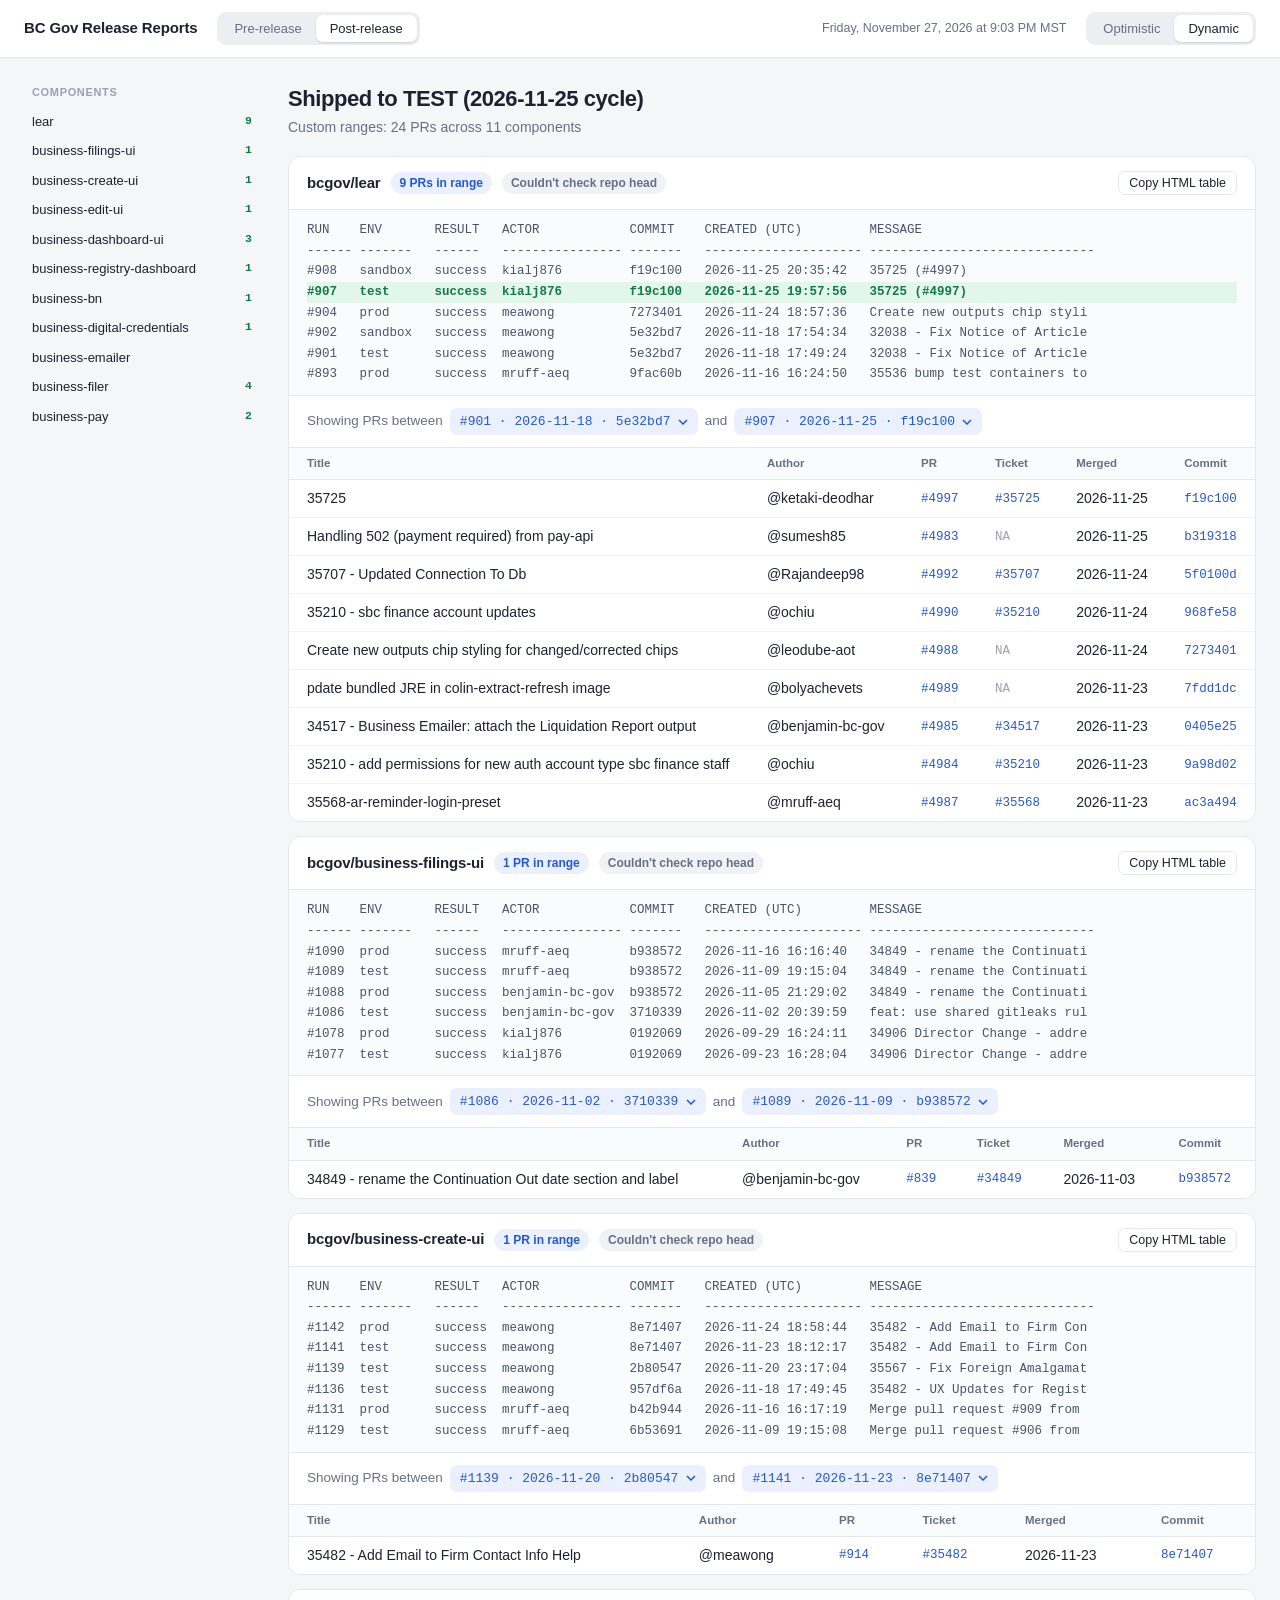
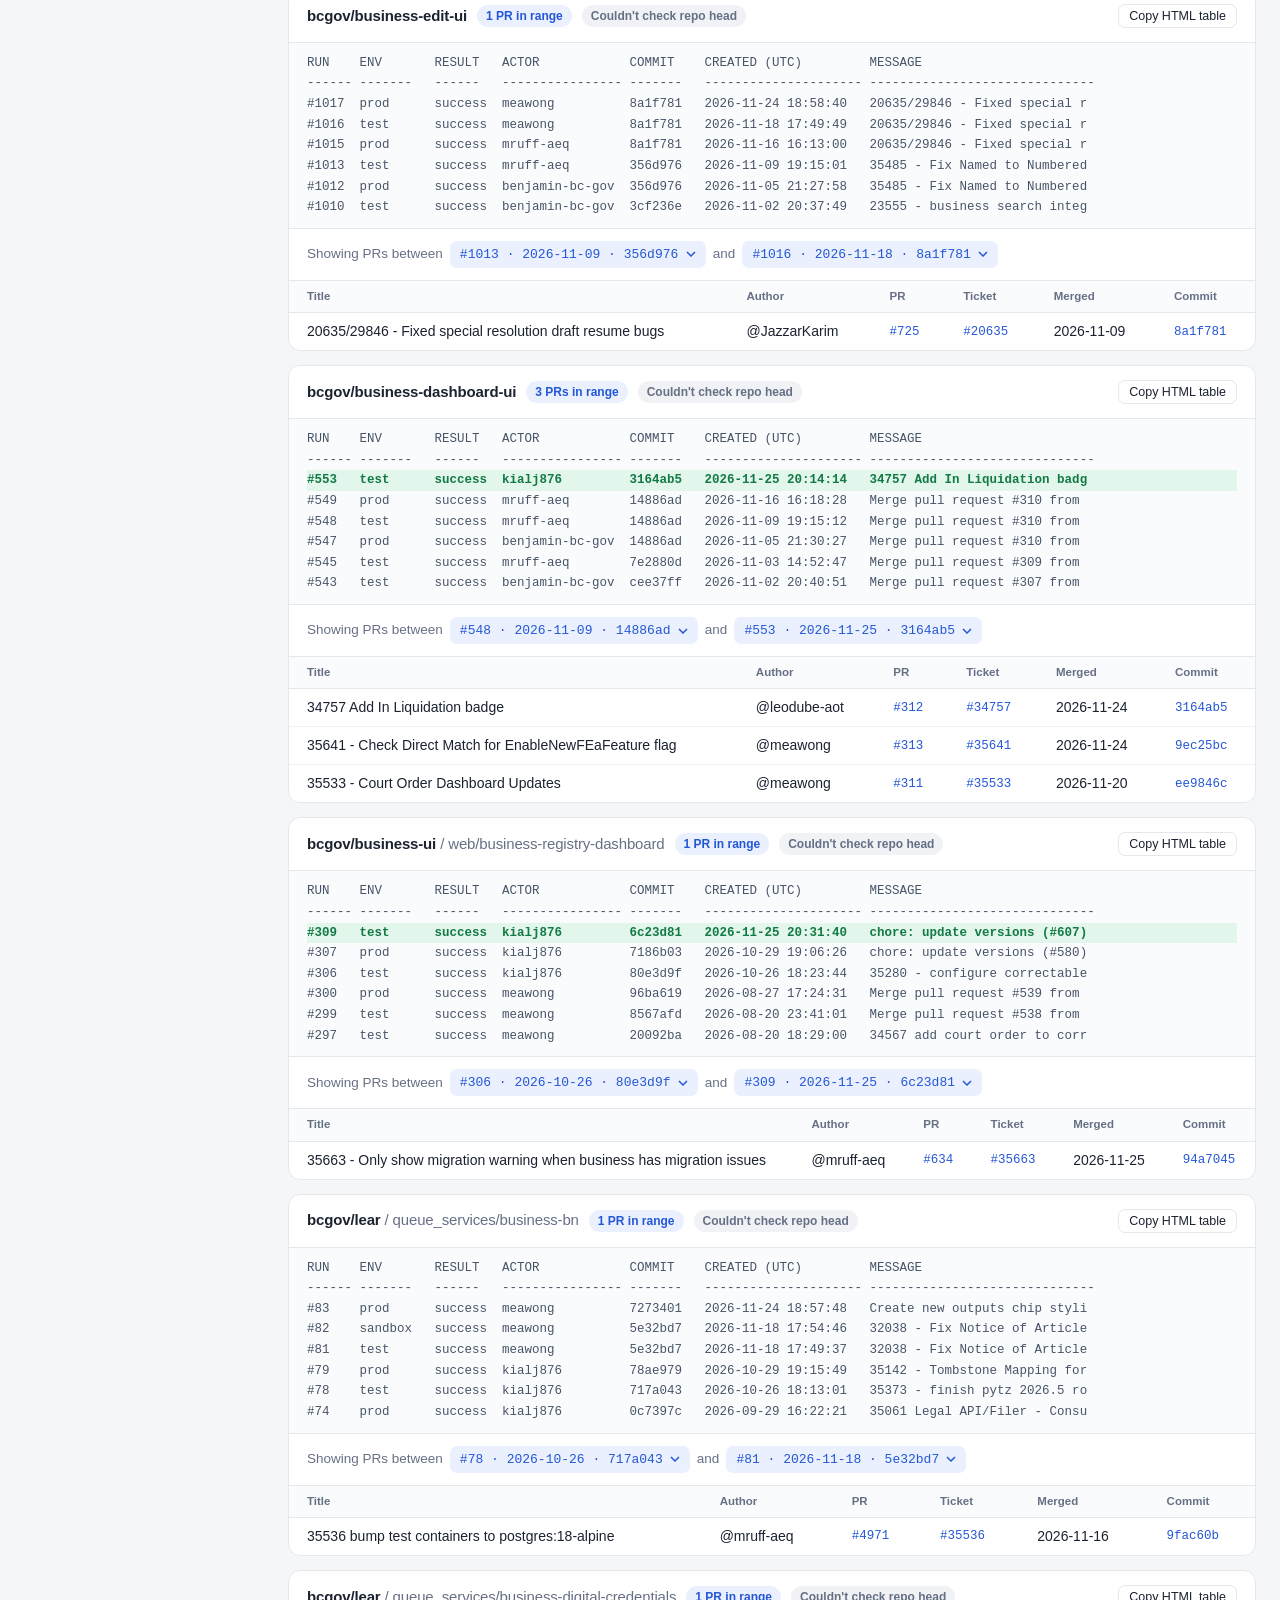
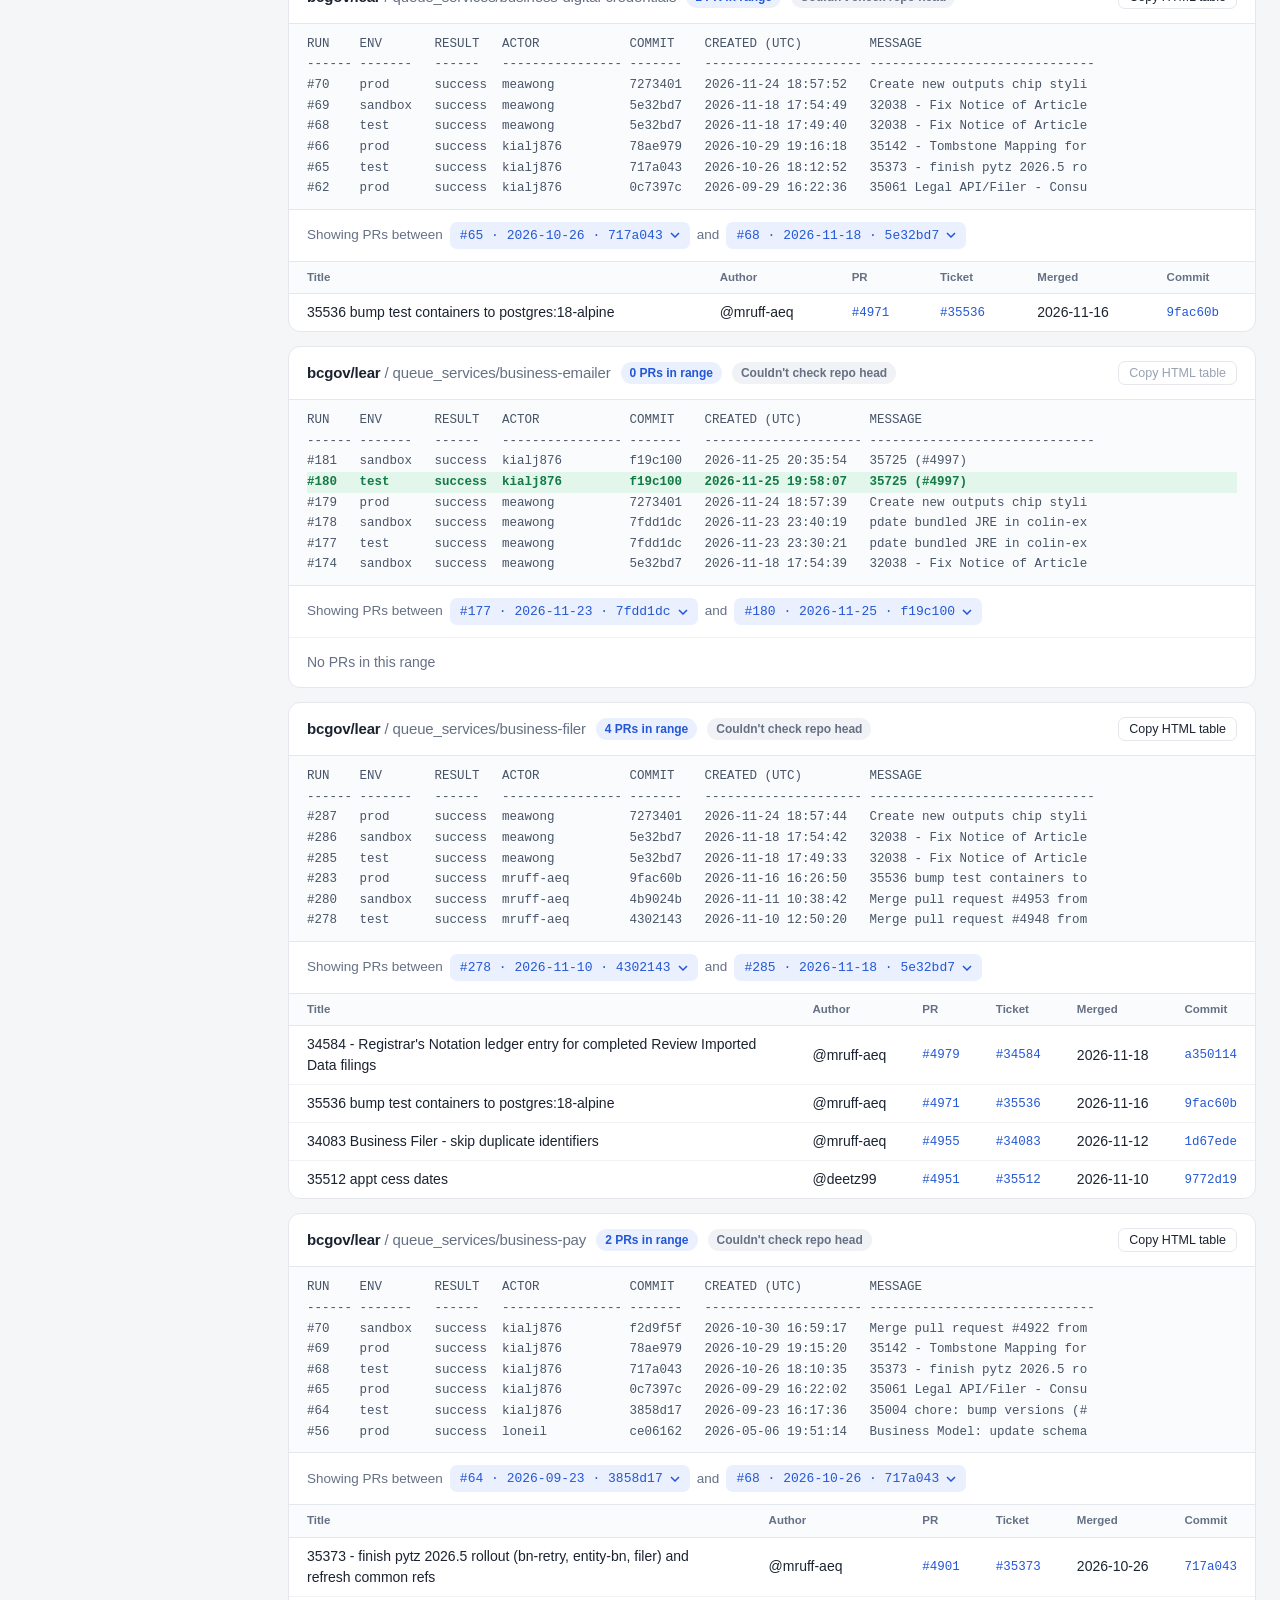
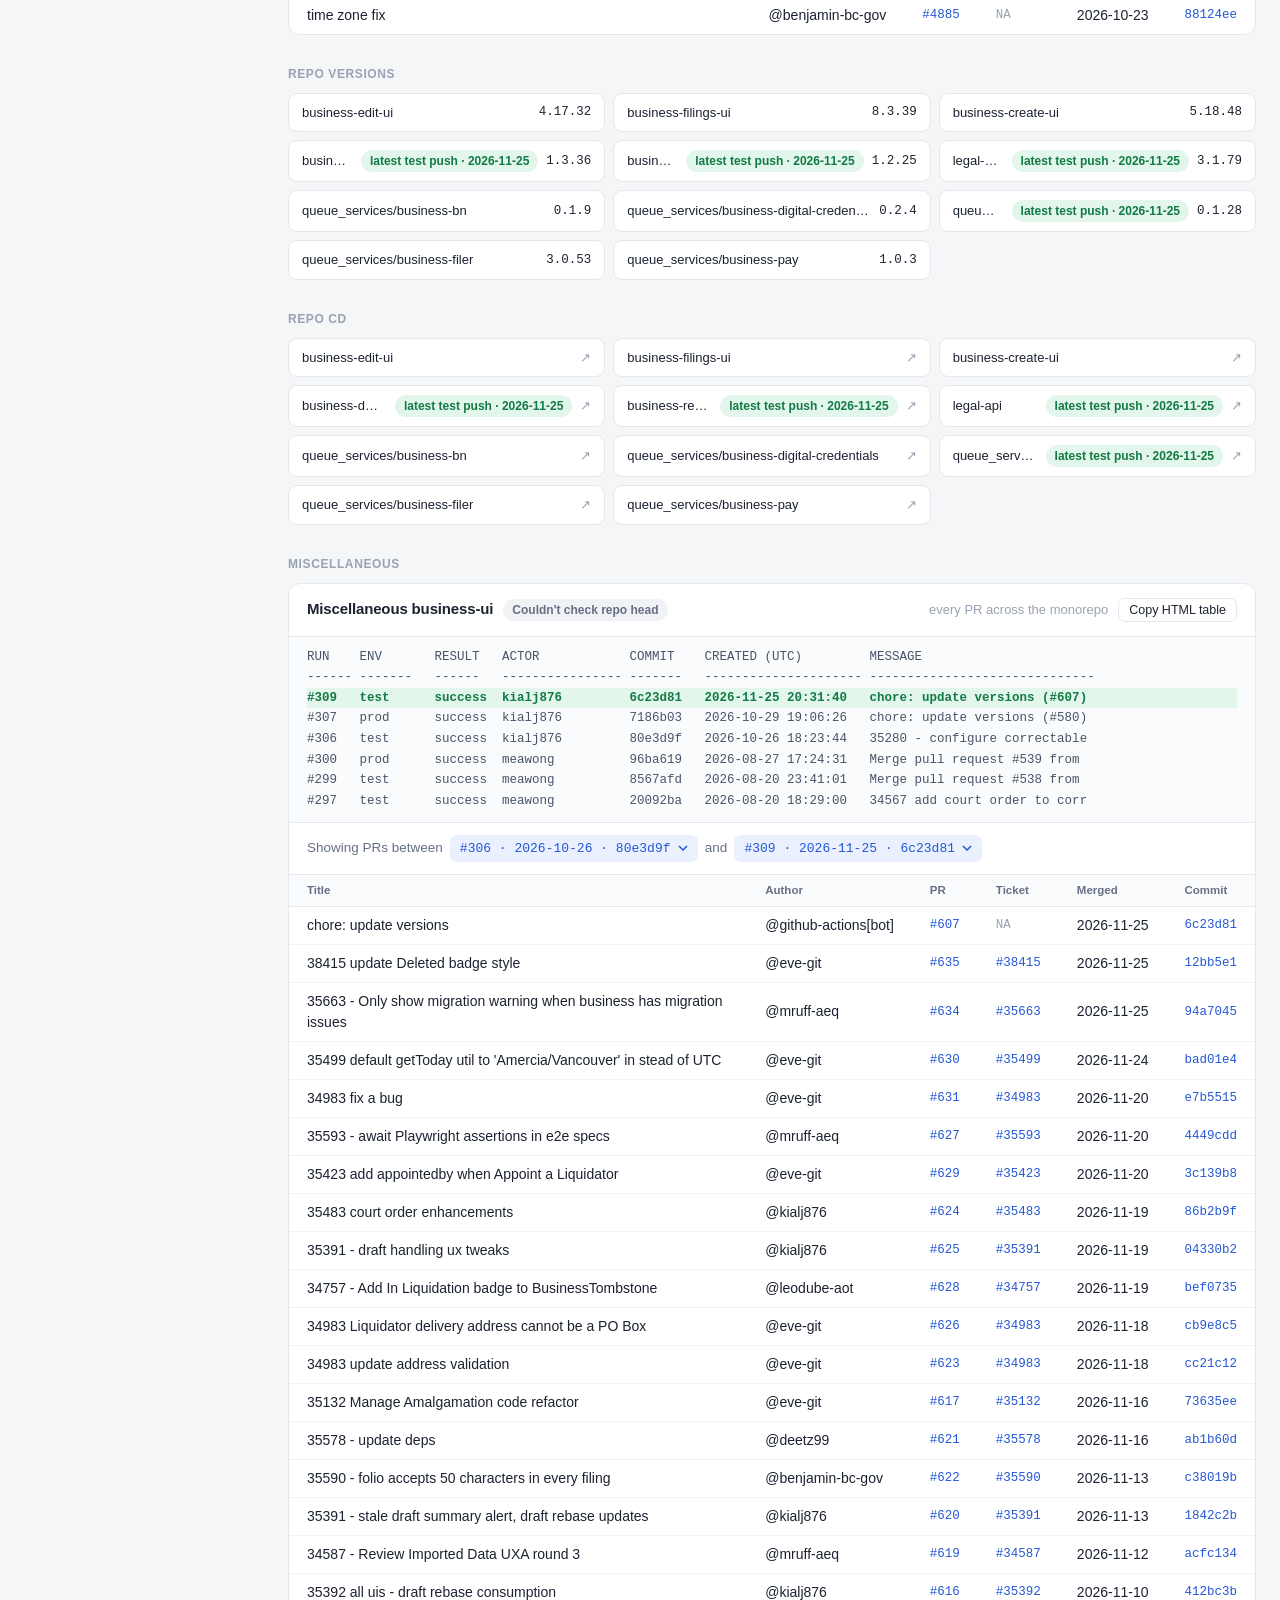
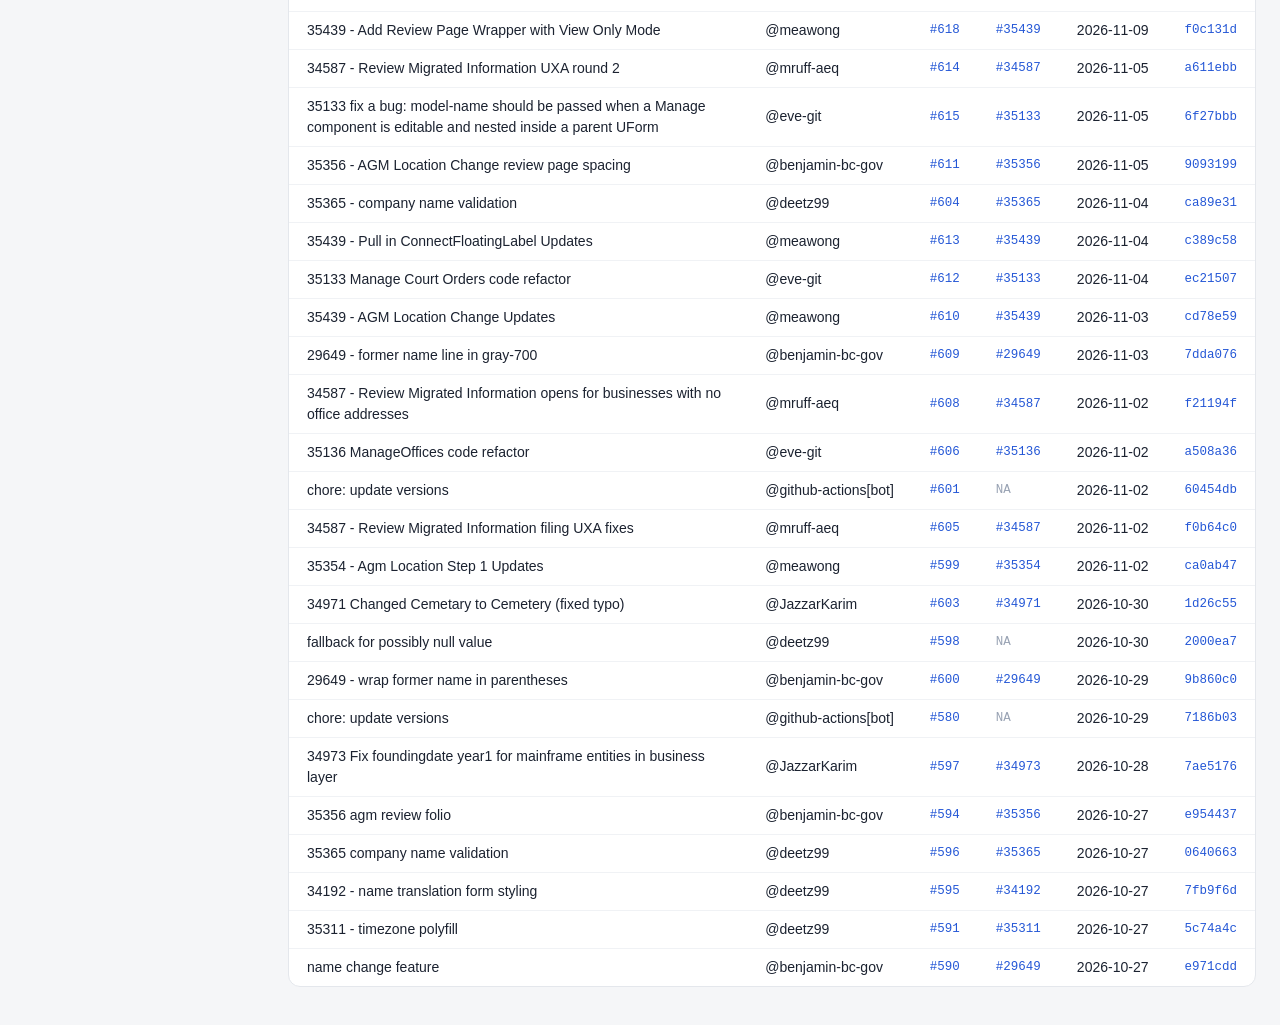
==== commit ae751db9: "Update post-release report [skip ci]" ====
--- a/post-release-report/post-release-report.html
+++ b/post-release-report/post-release-report.html
@@ -2,7 +2,7 @@
 <html lang="en"><head><meta charset="utf-8"><meta name="viewport" content="width=device-width, initial-scale=1"><title>Post-release | BC Gov Release Reports</title><link rel="stylesheet" href="../report.css"></head>
 <body data-report="post">
 <h1>Post-Release Report (PRs that have been pushed into TEST this release cycle)</h1>
-<p>Generated: Friday, November 27, 2026 at 3:12 PM MST</p>
+<p>Generated: Friday, November 27, 2026 at 9:03 PM MST</p>
 <!-- bcgov/lear -->
 <h2>
 bcgov/lear
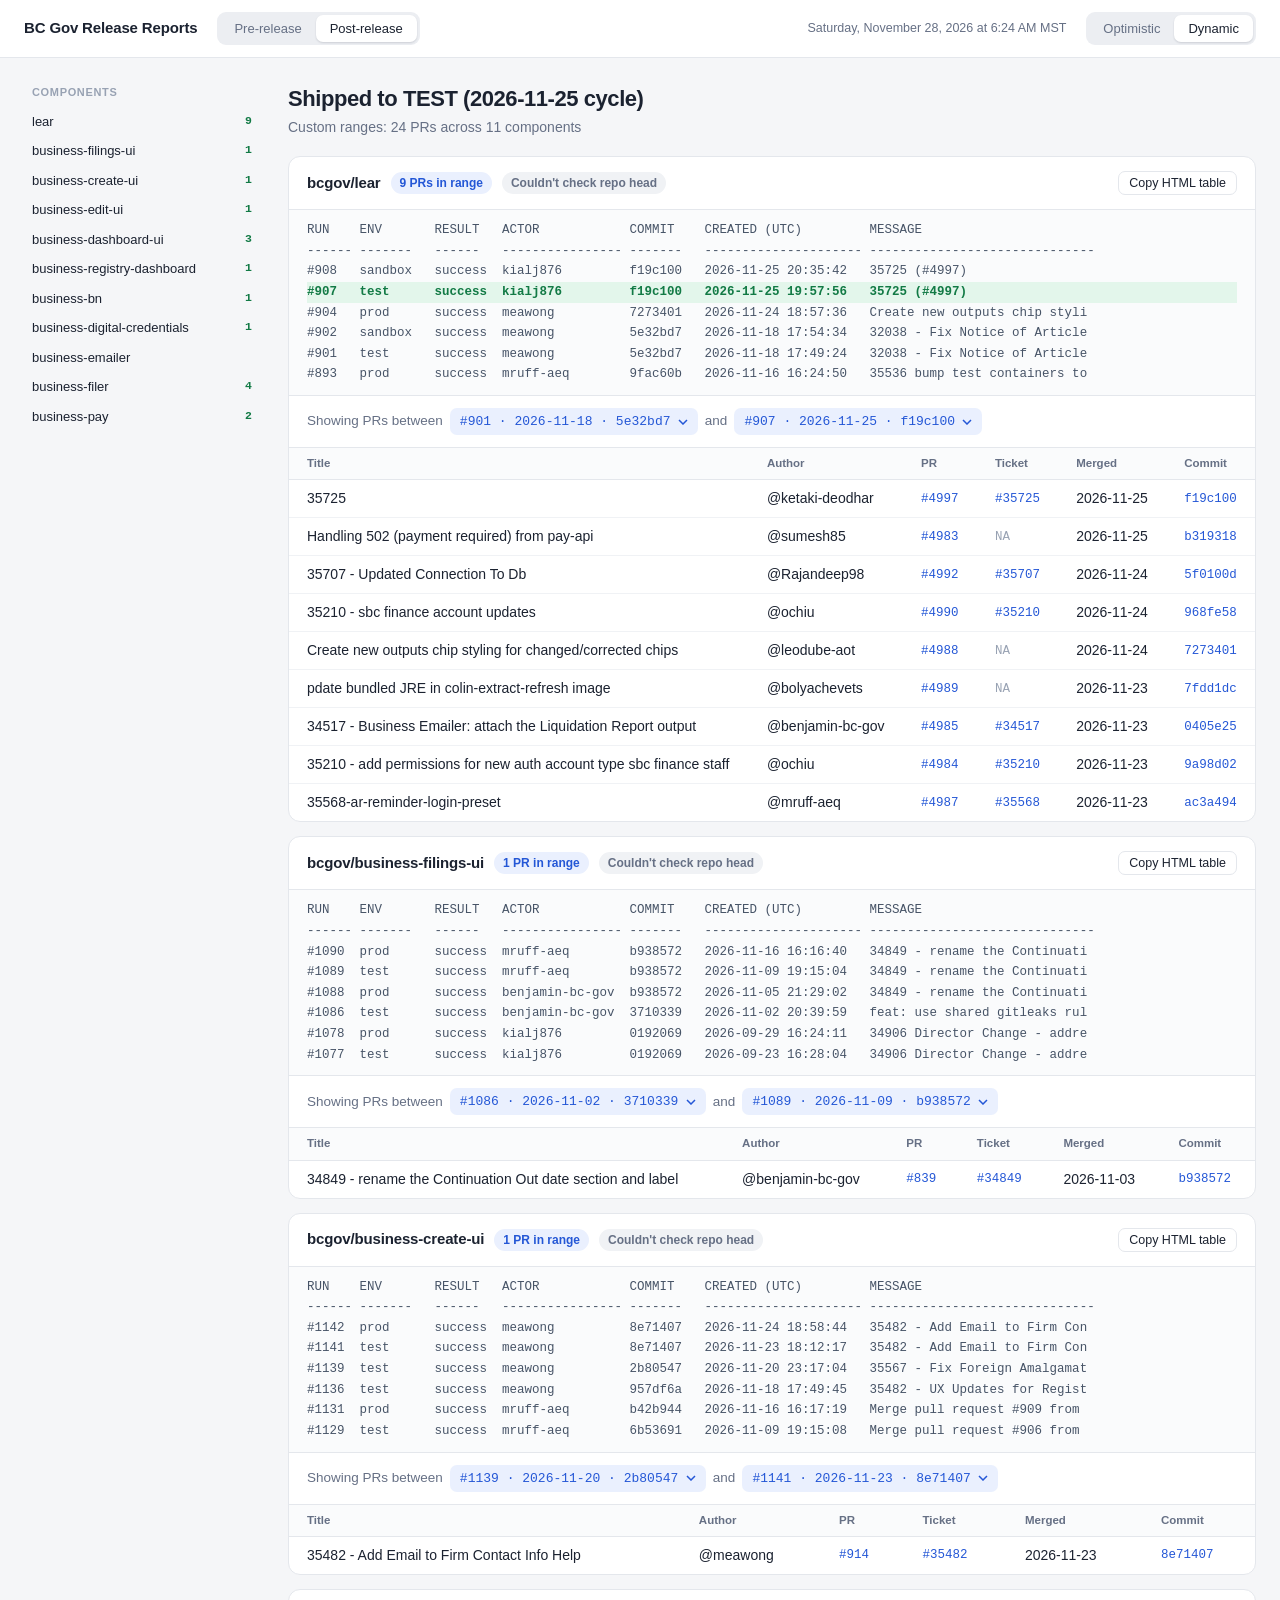
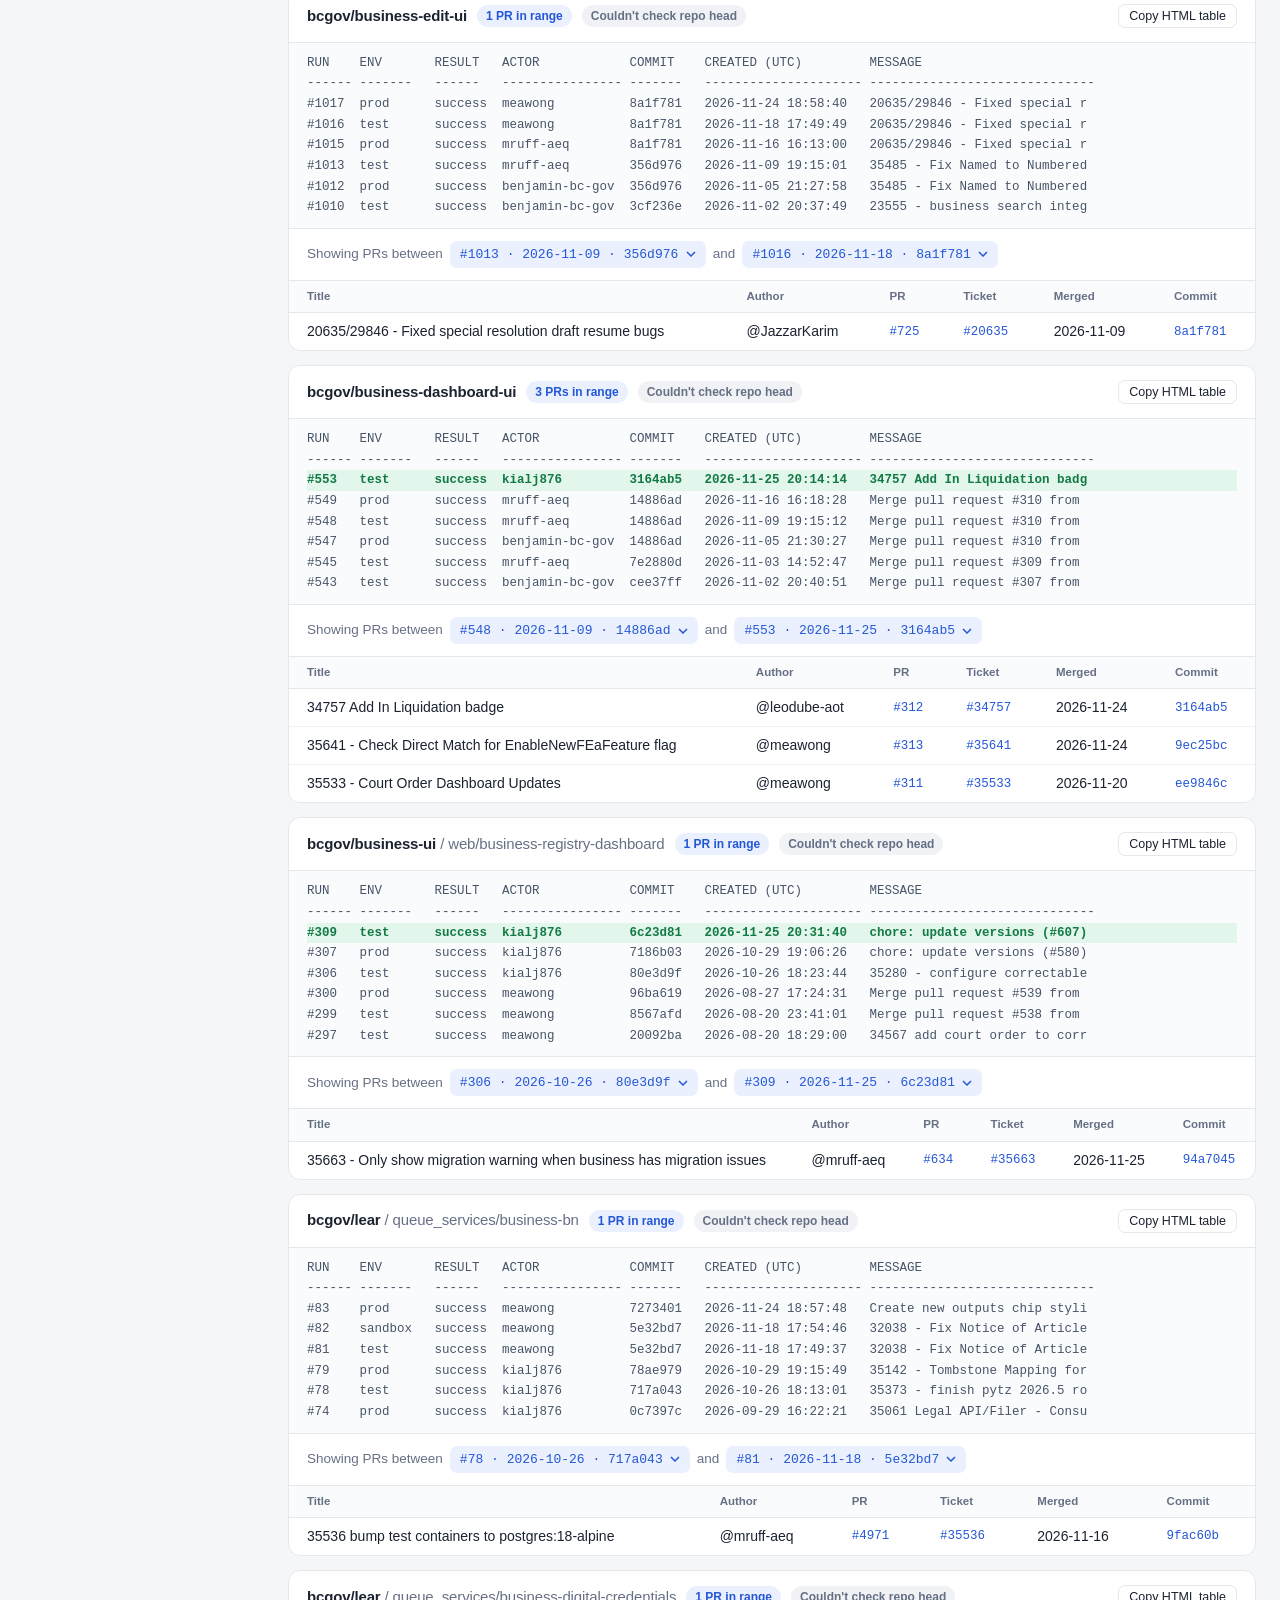
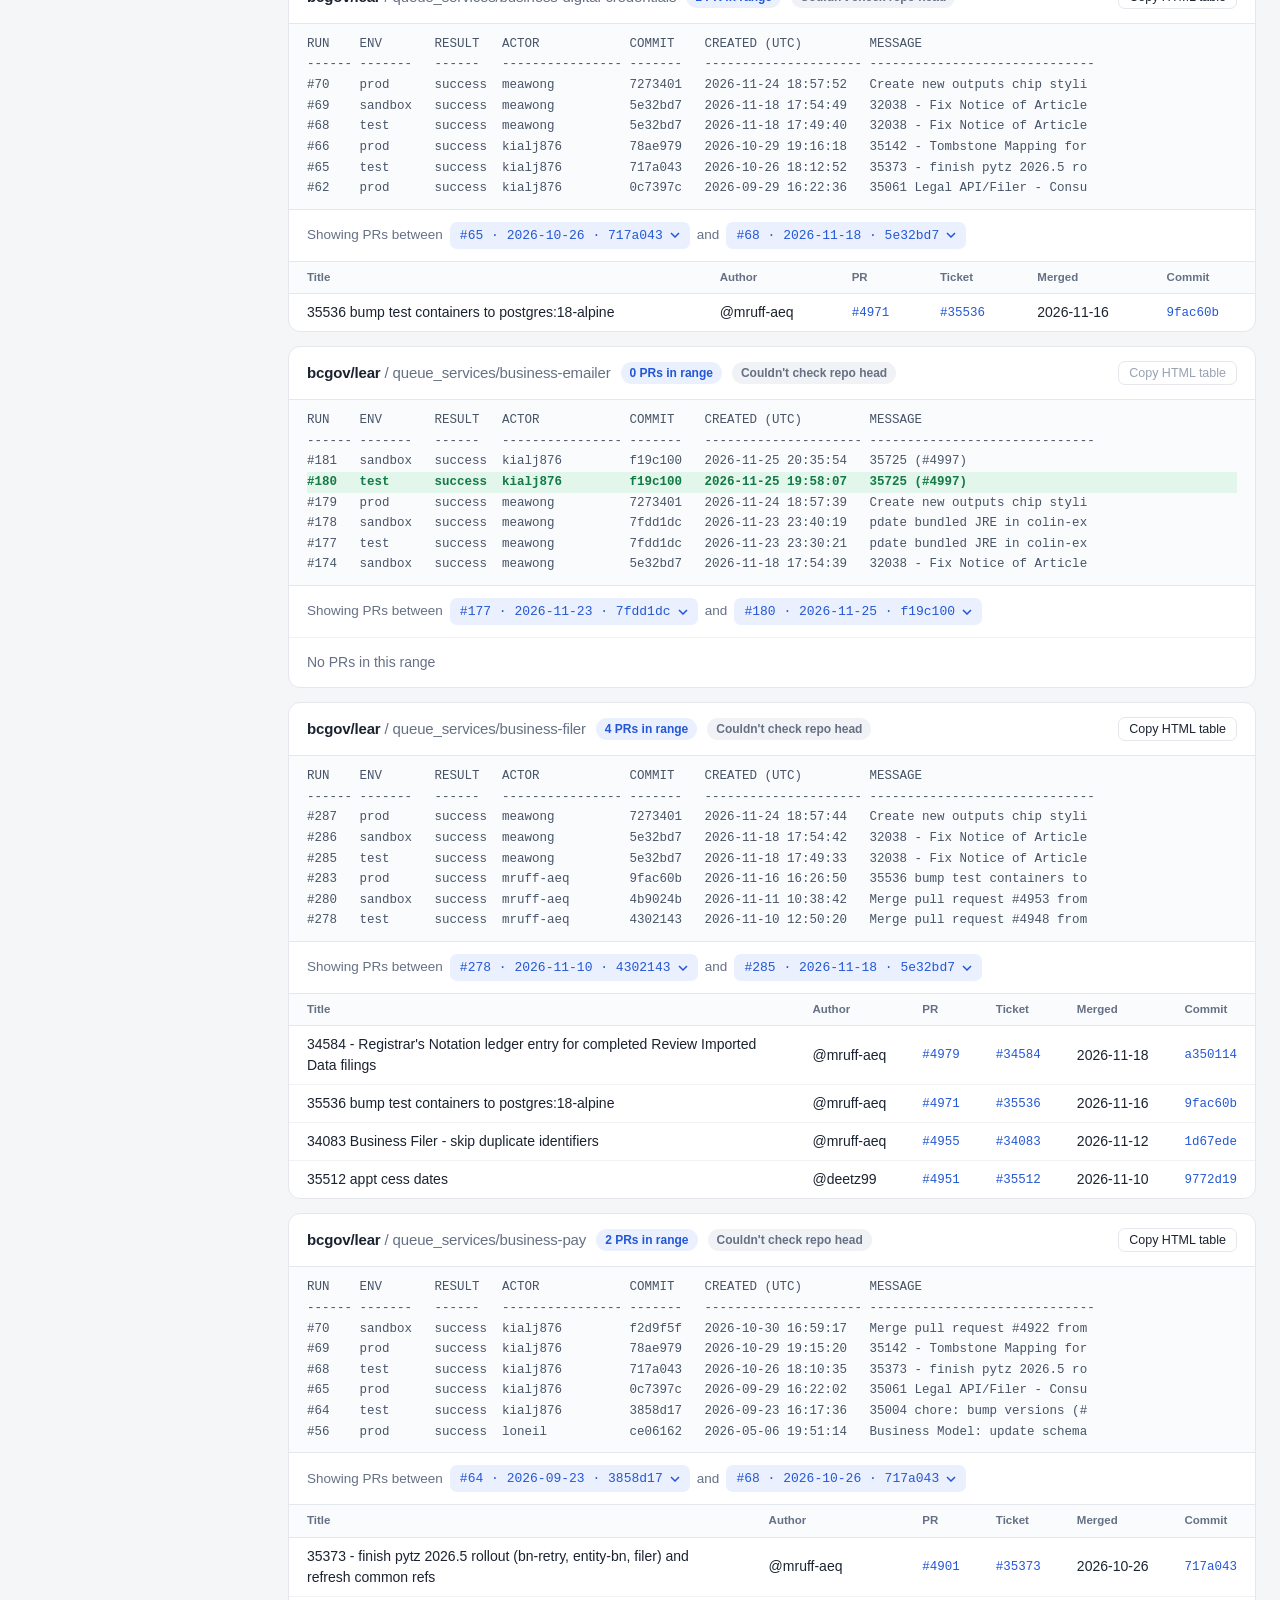
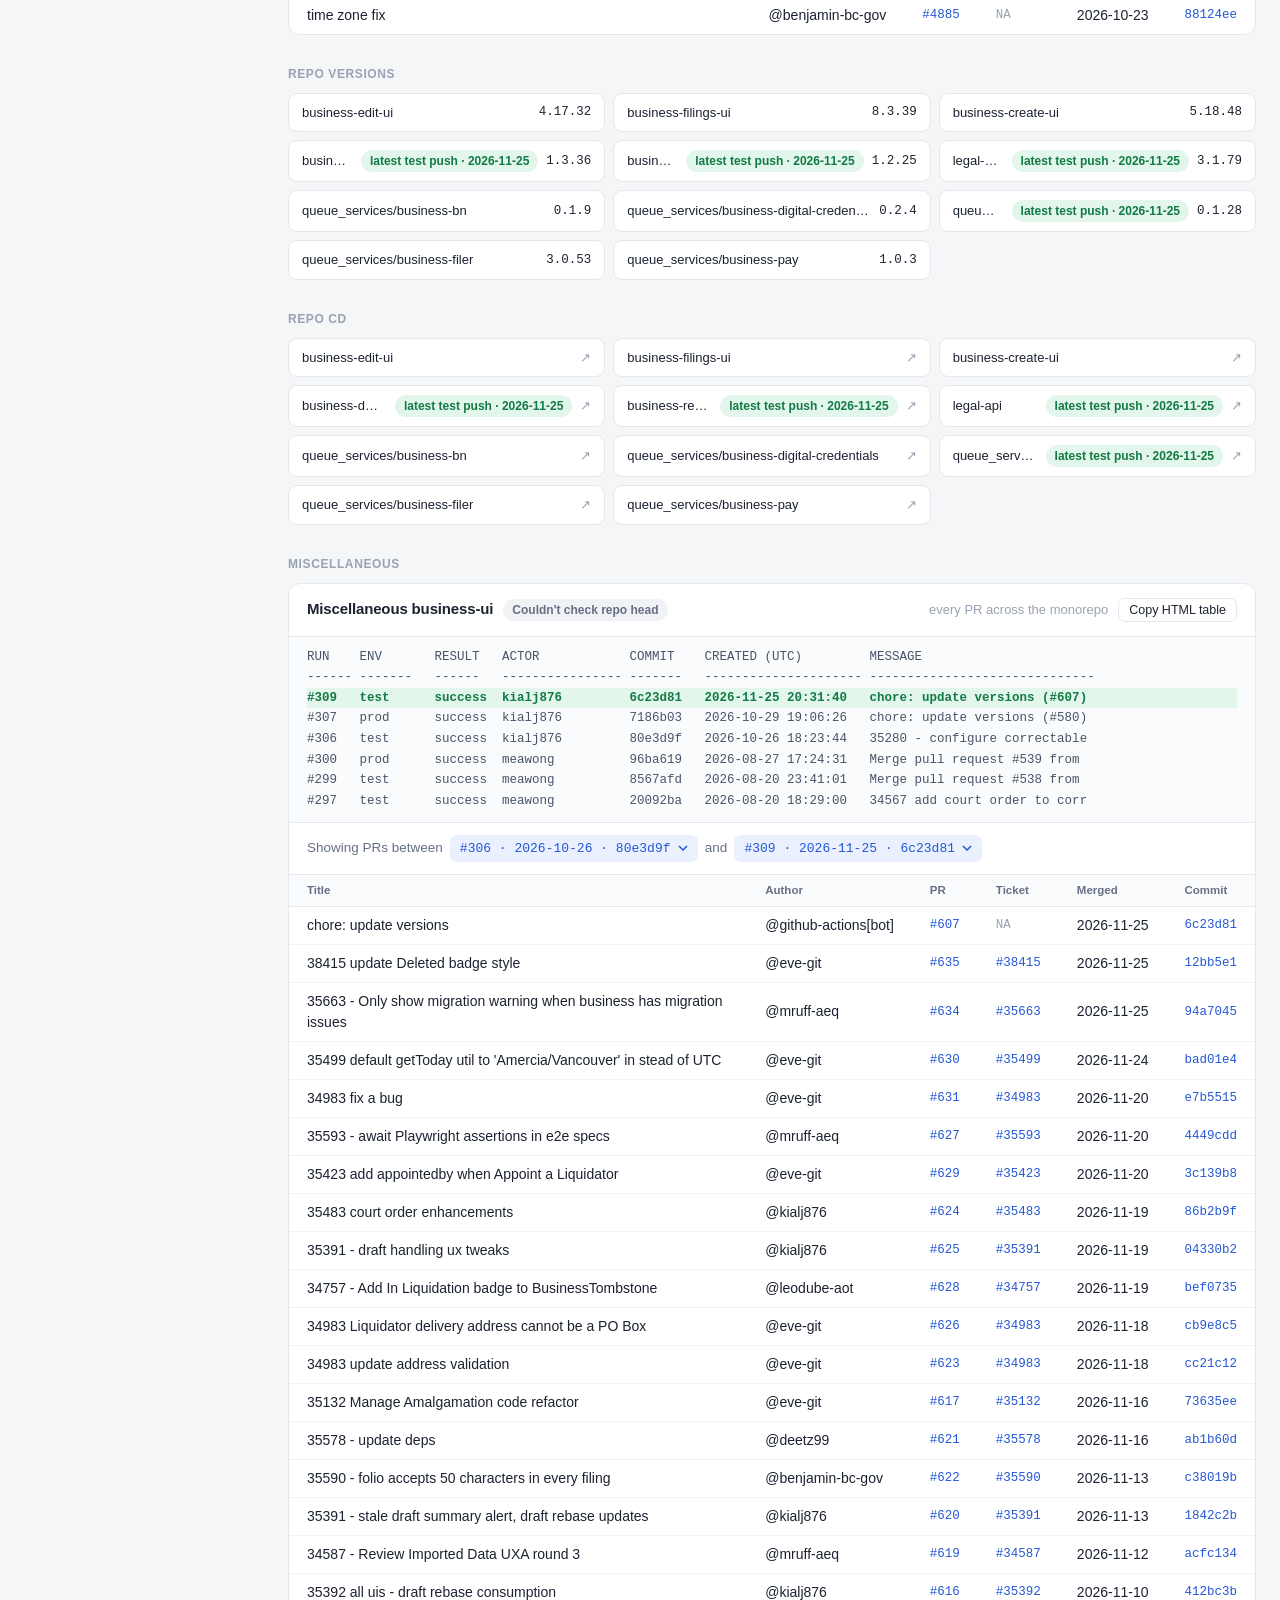
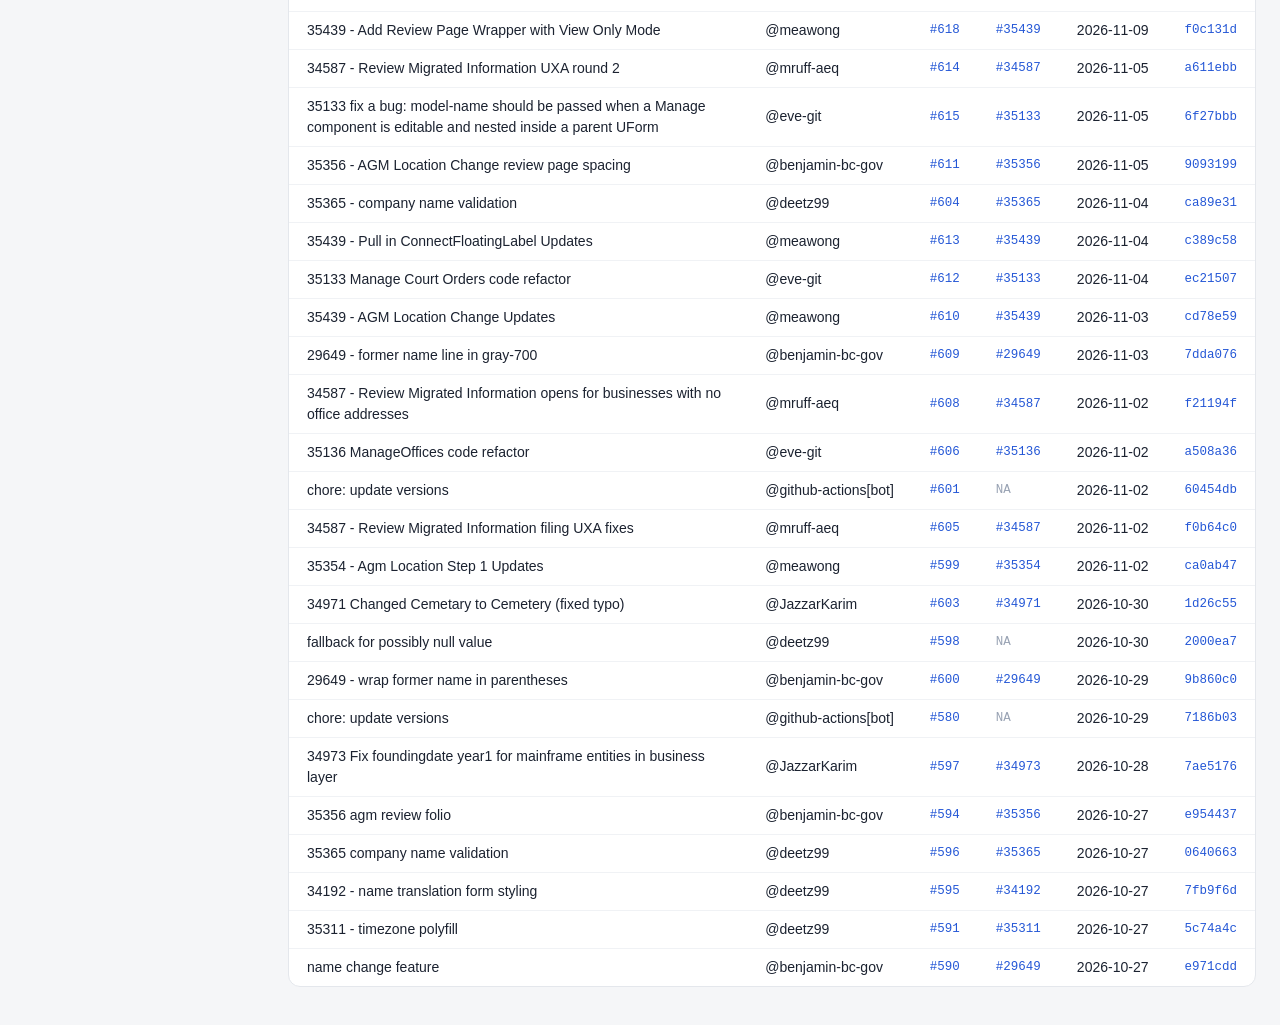
==== commit eb83407c: "Update post-release report [skip ci]" ====
--- a/post-release-report/post-release-report.html
+++ b/post-release-report/post-release-report.html
@@ -2,7 +2,7 @@
 <html lang="en"><head><meta charset="utf-8"><meta name="viewport" content="width=device-width, initial-scale=1"><title>Post-release | BC Gov Release Reports</title><link rel="stylesheet" href="../report.css"></head>
 <body data-report="post">
 <h1>Post-Release Report (PRs that have been pushed into TEST this release cycle)</h1>
-<p>Generated: Friday, November 27, 2026 at 9:03 PM MST</p>
+<p>Generated: Saturday, November 28, 2026 at 6:24 AM MST</p>
 <!-- bcgov/lear -->
 <h2>
 bcgov/lear
